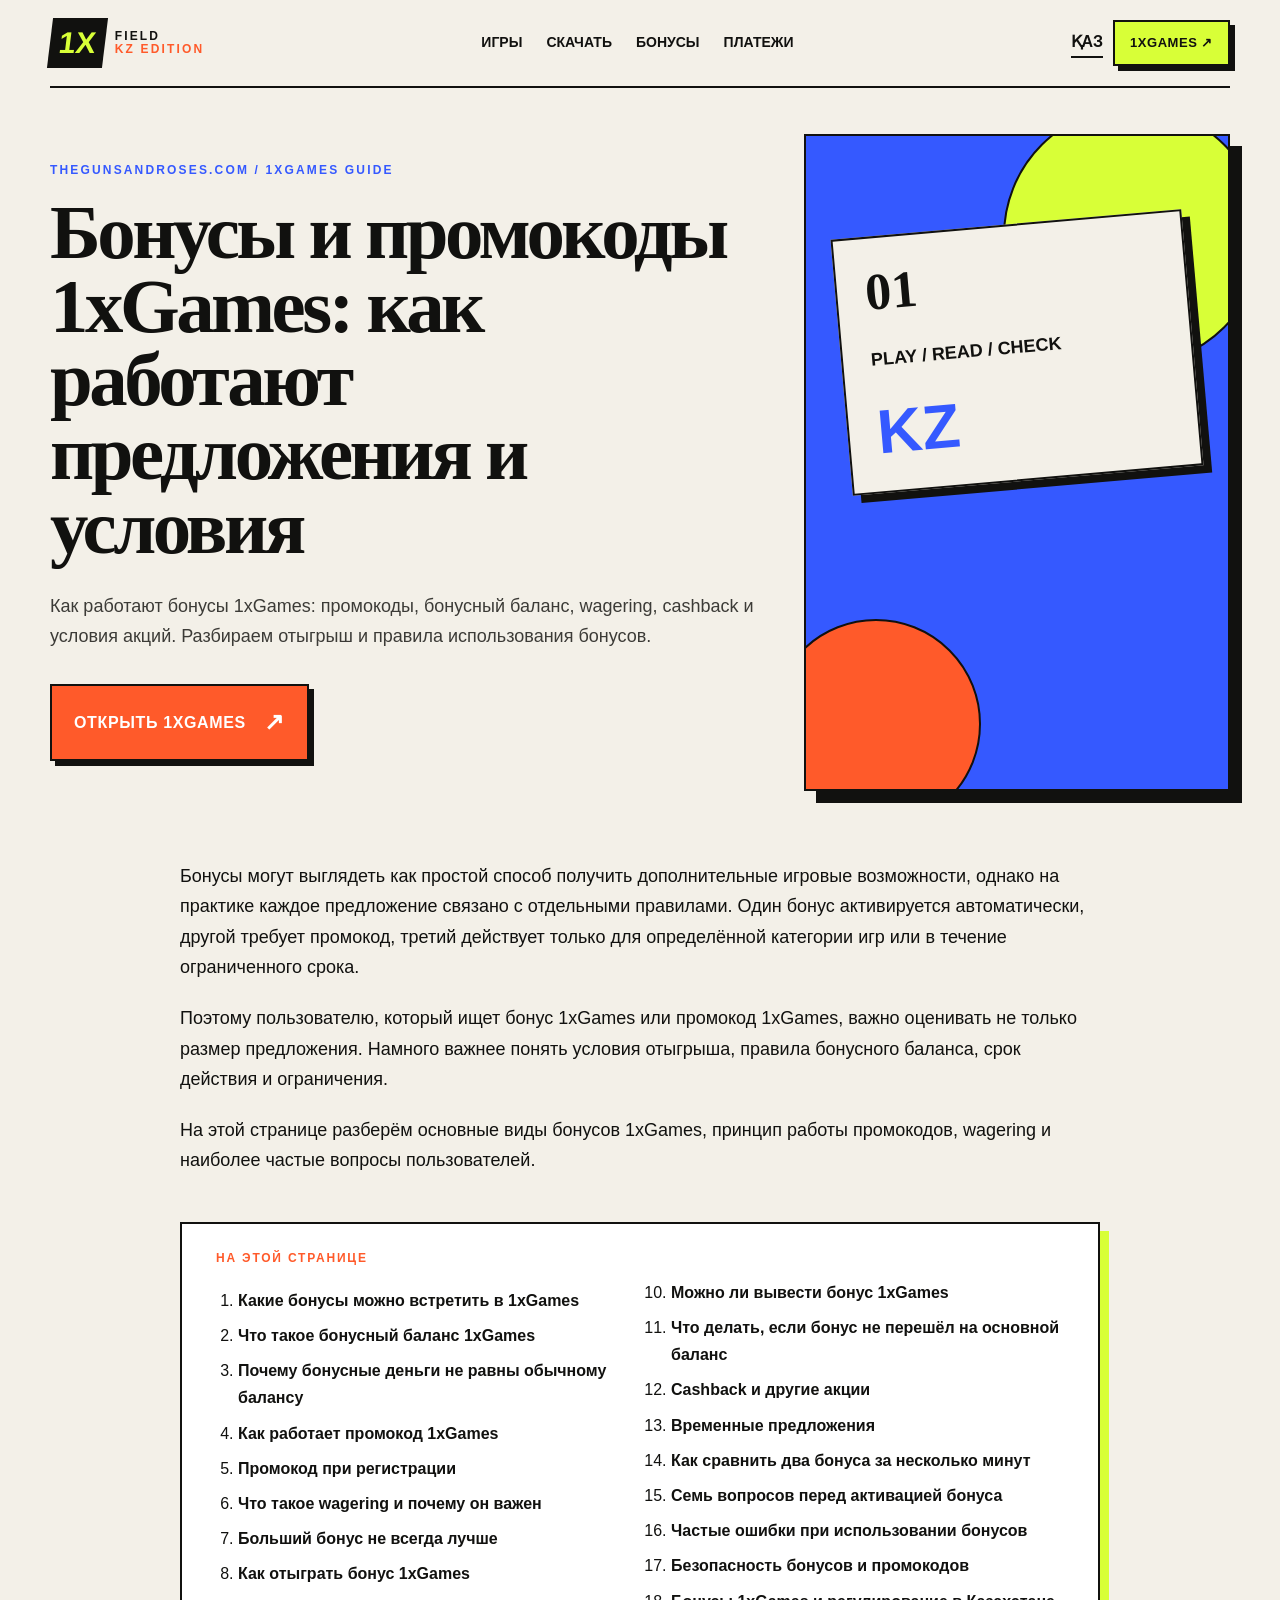
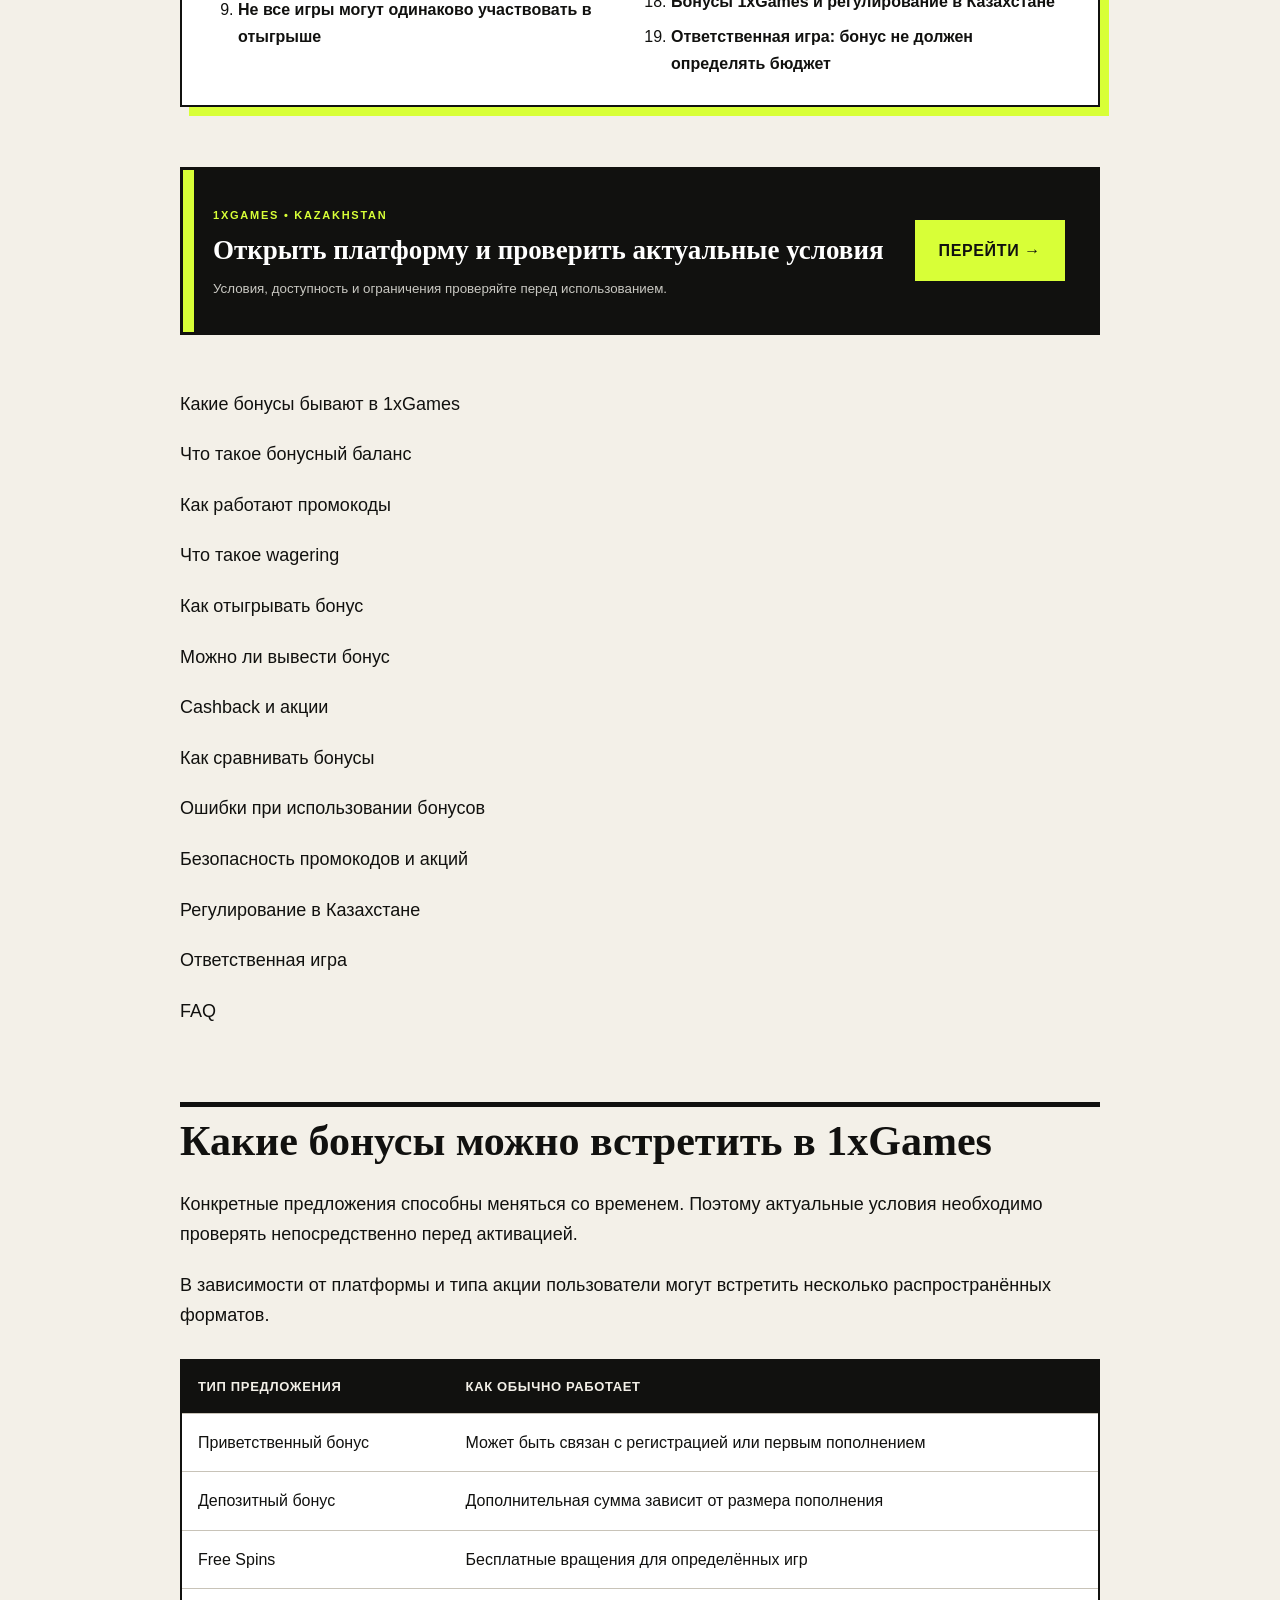
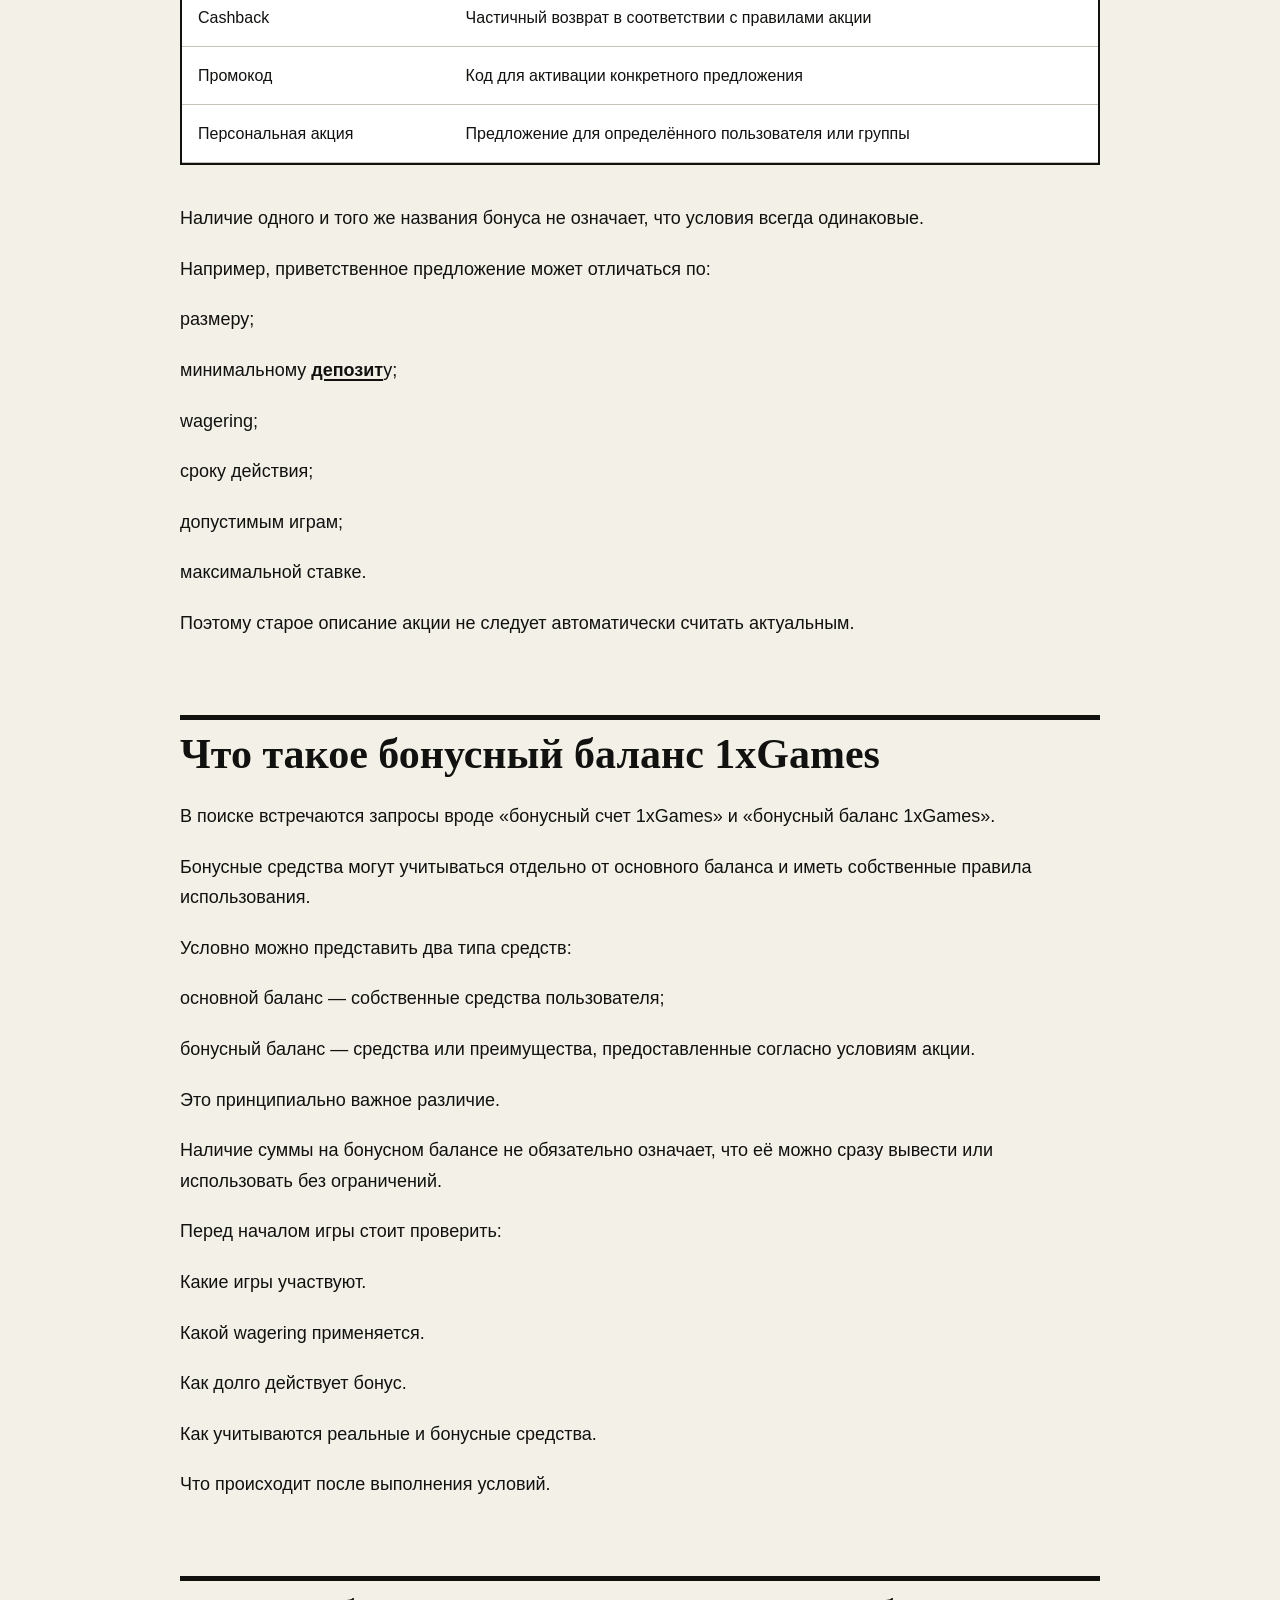
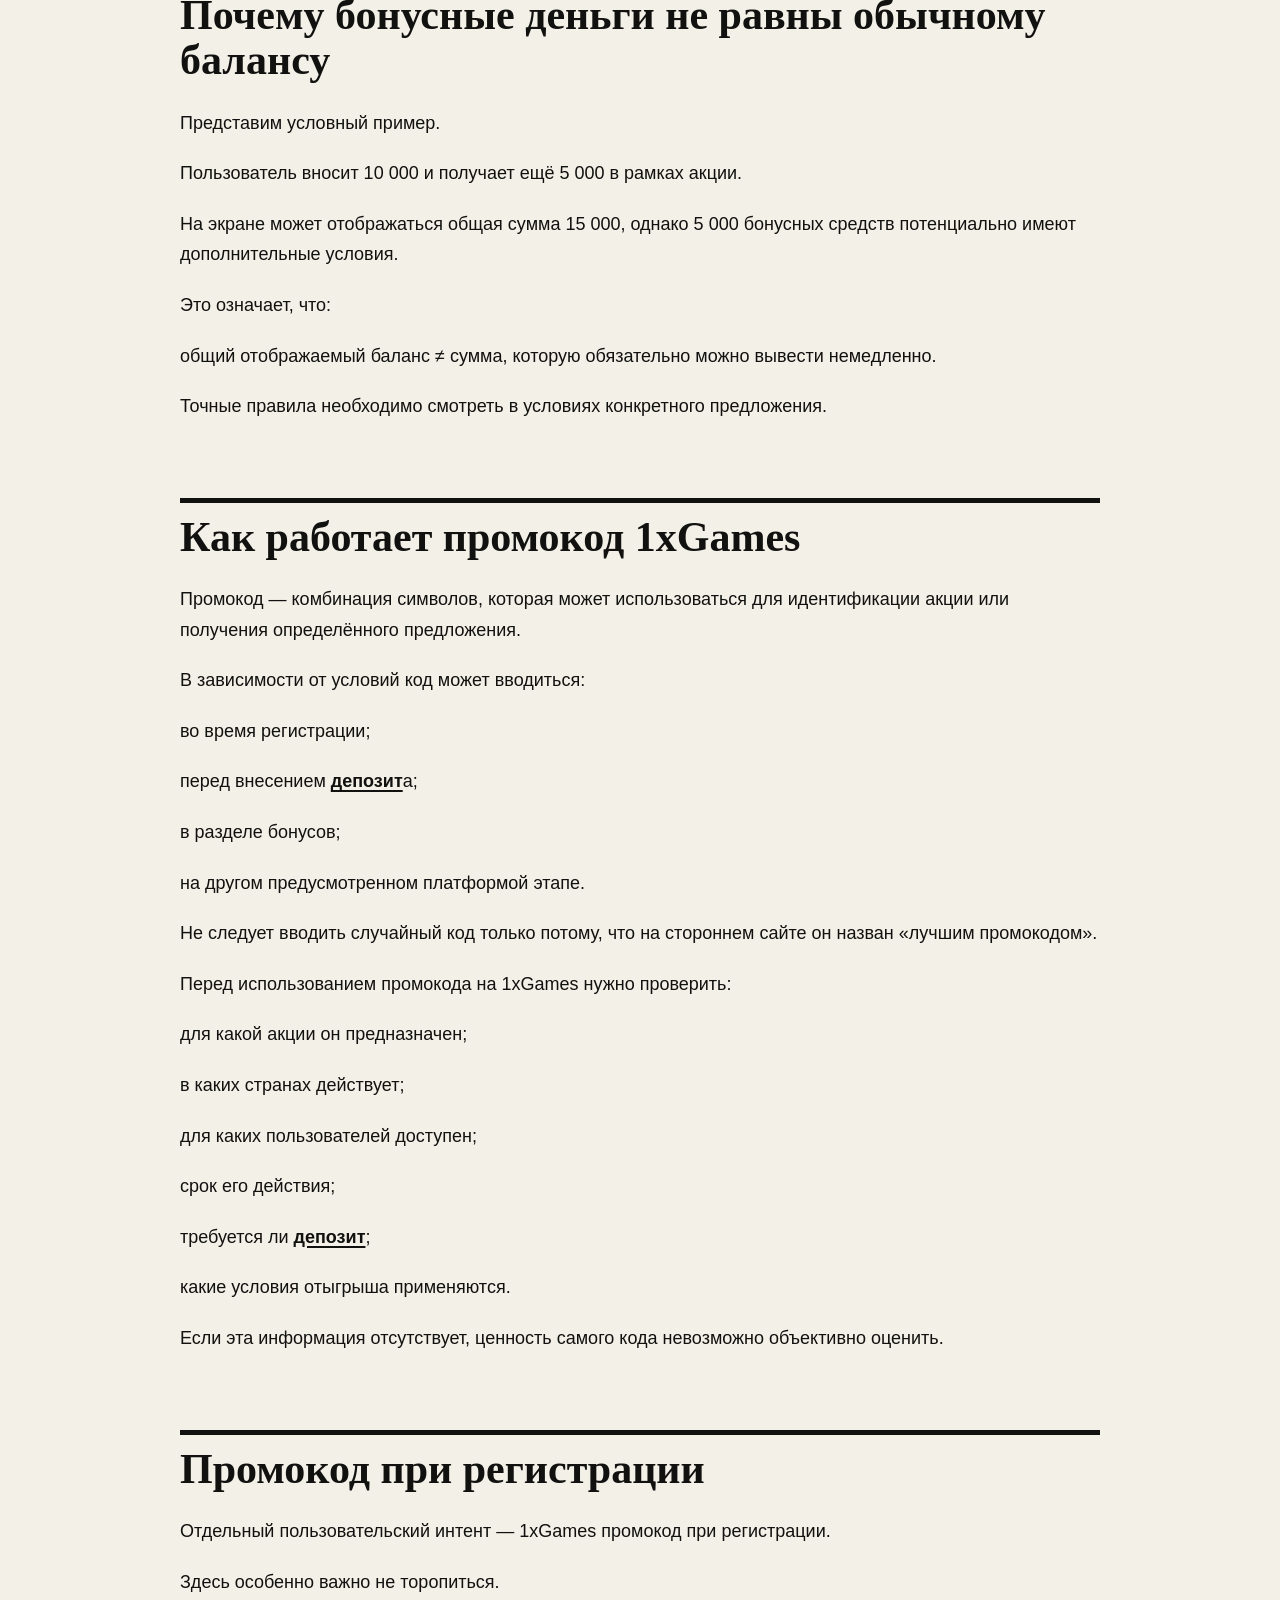
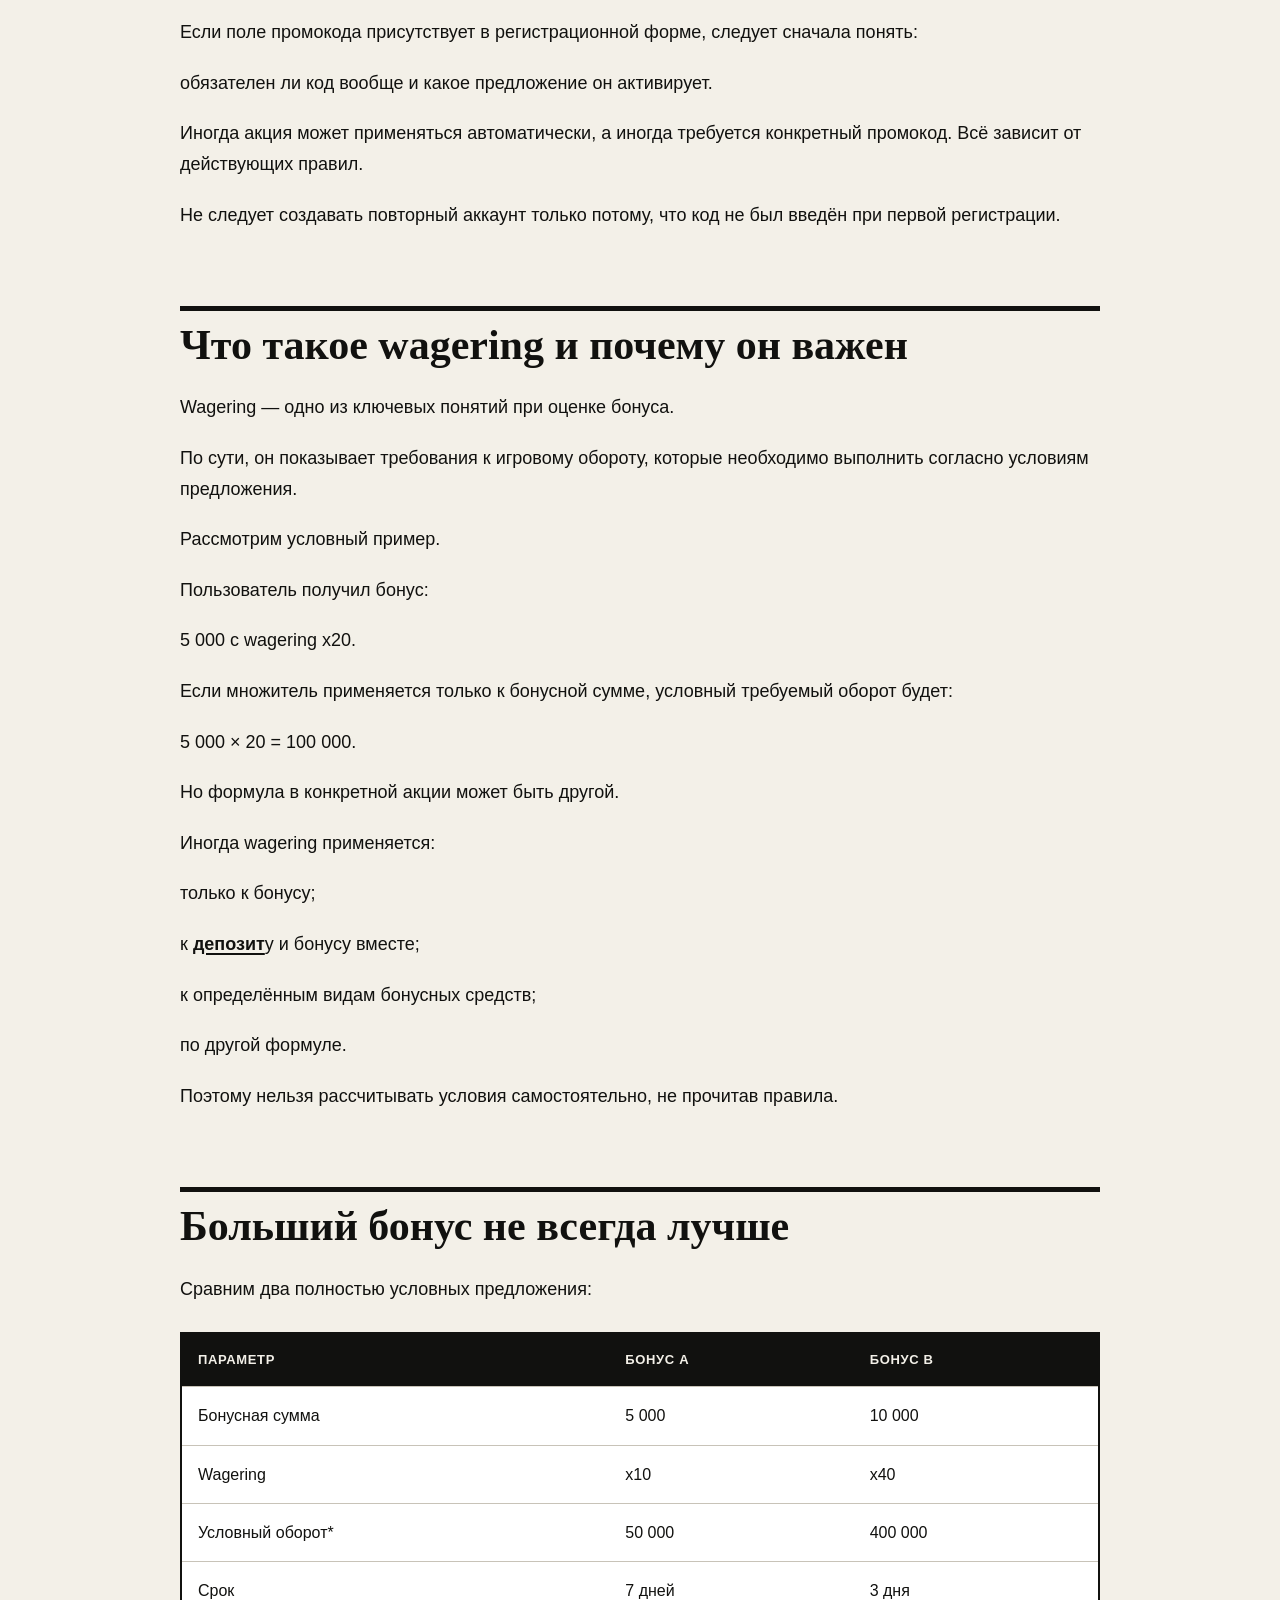
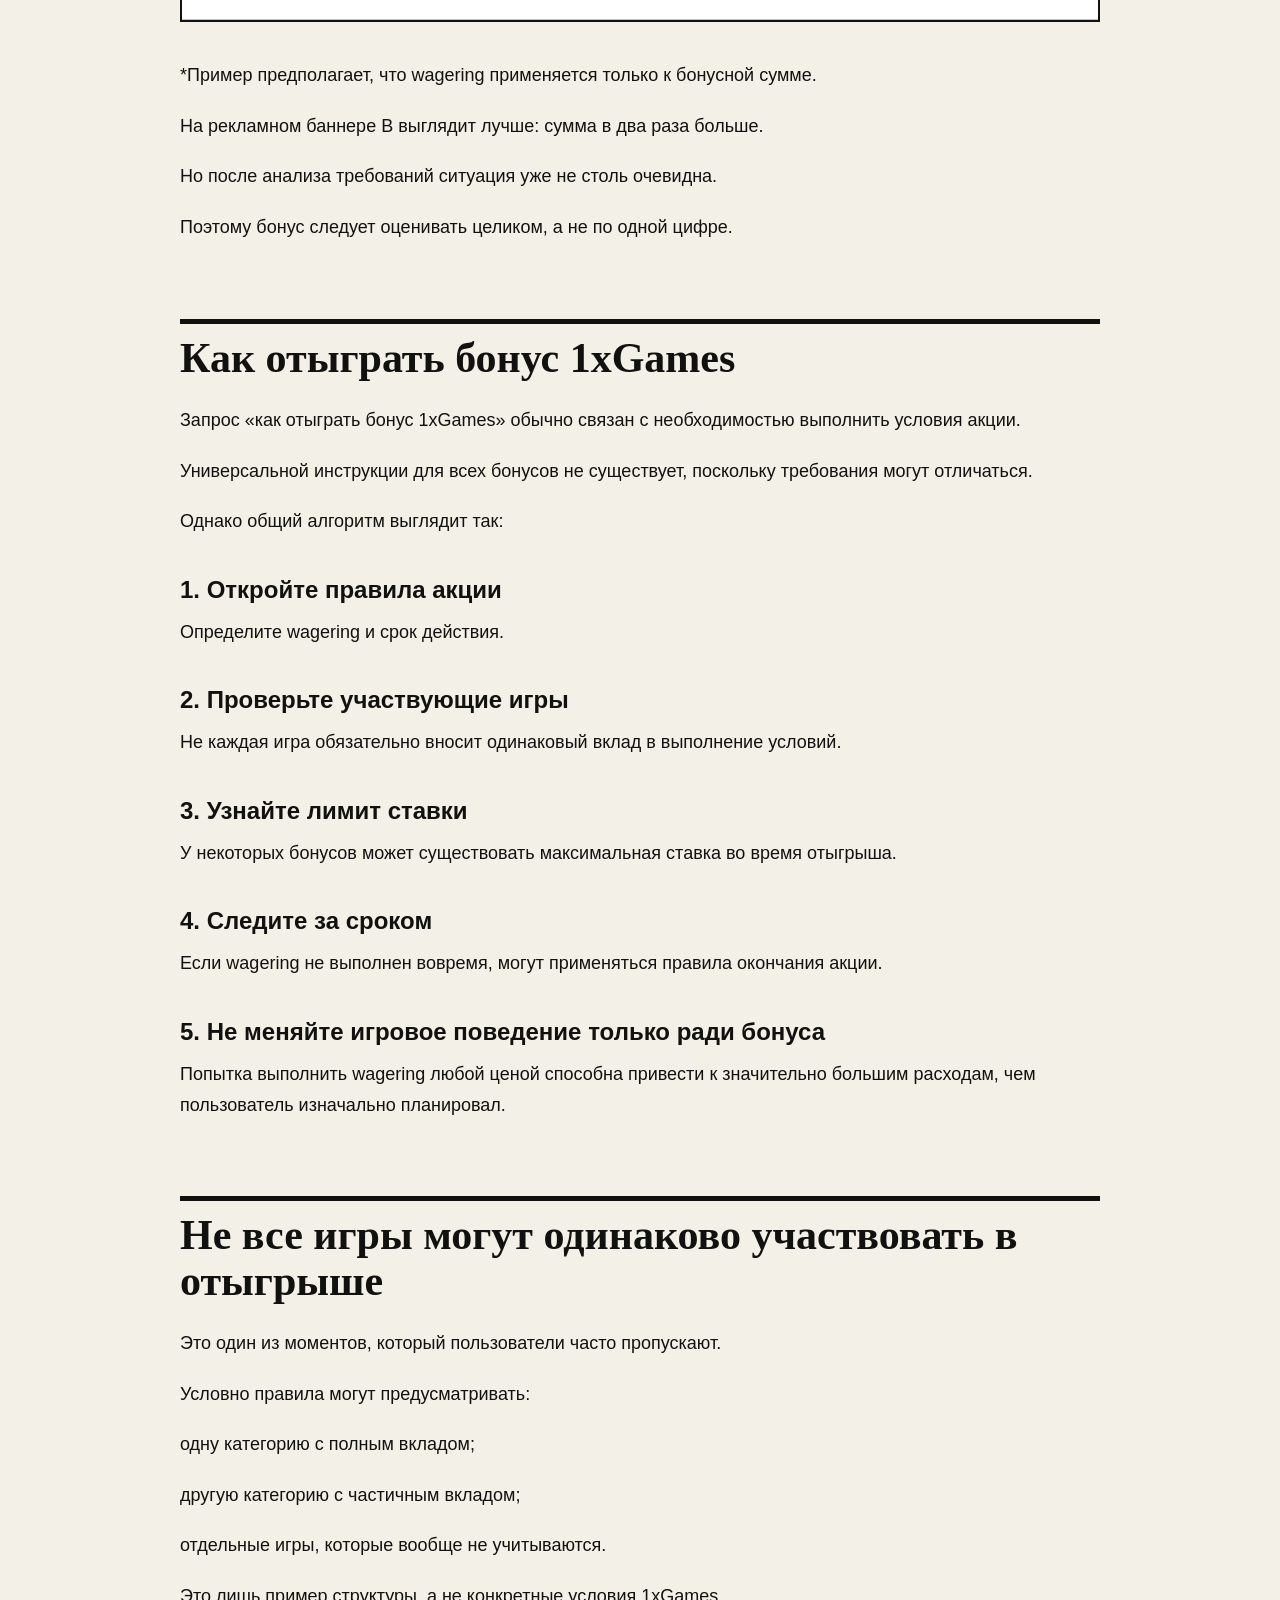
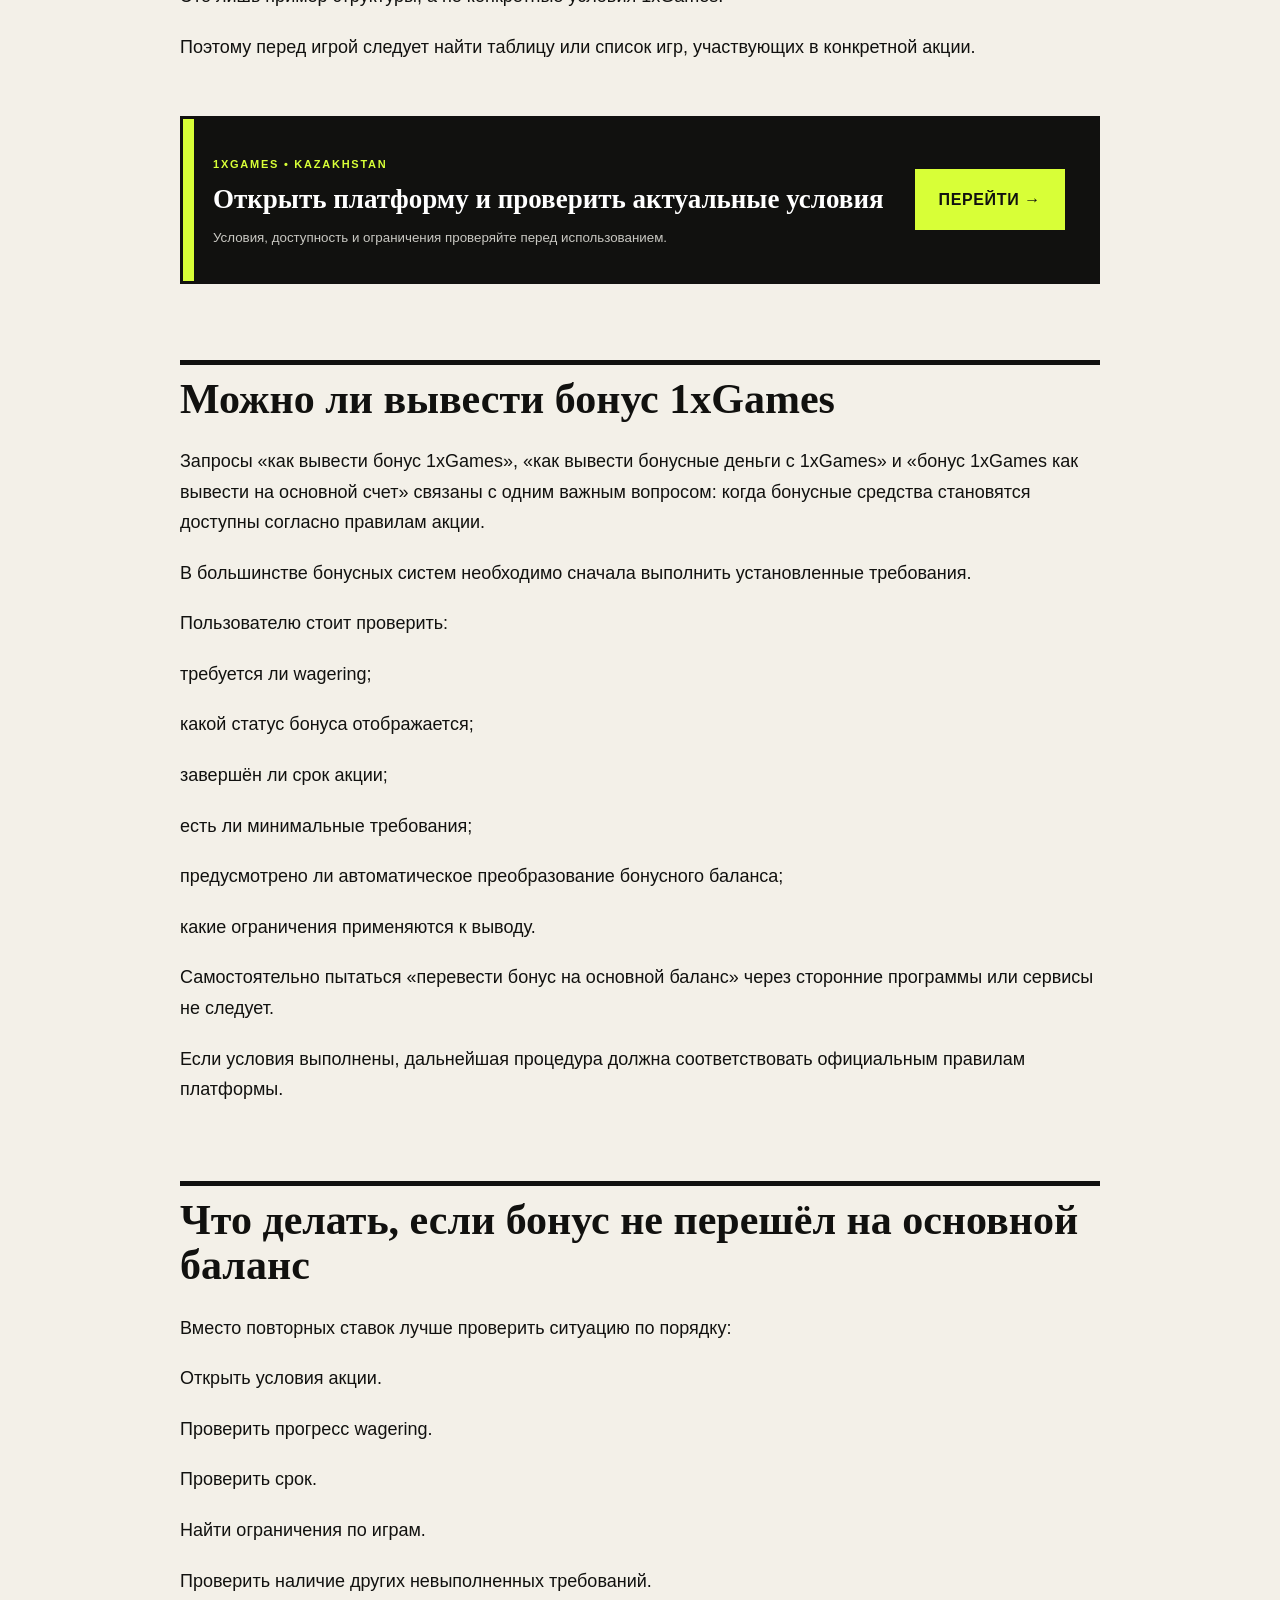
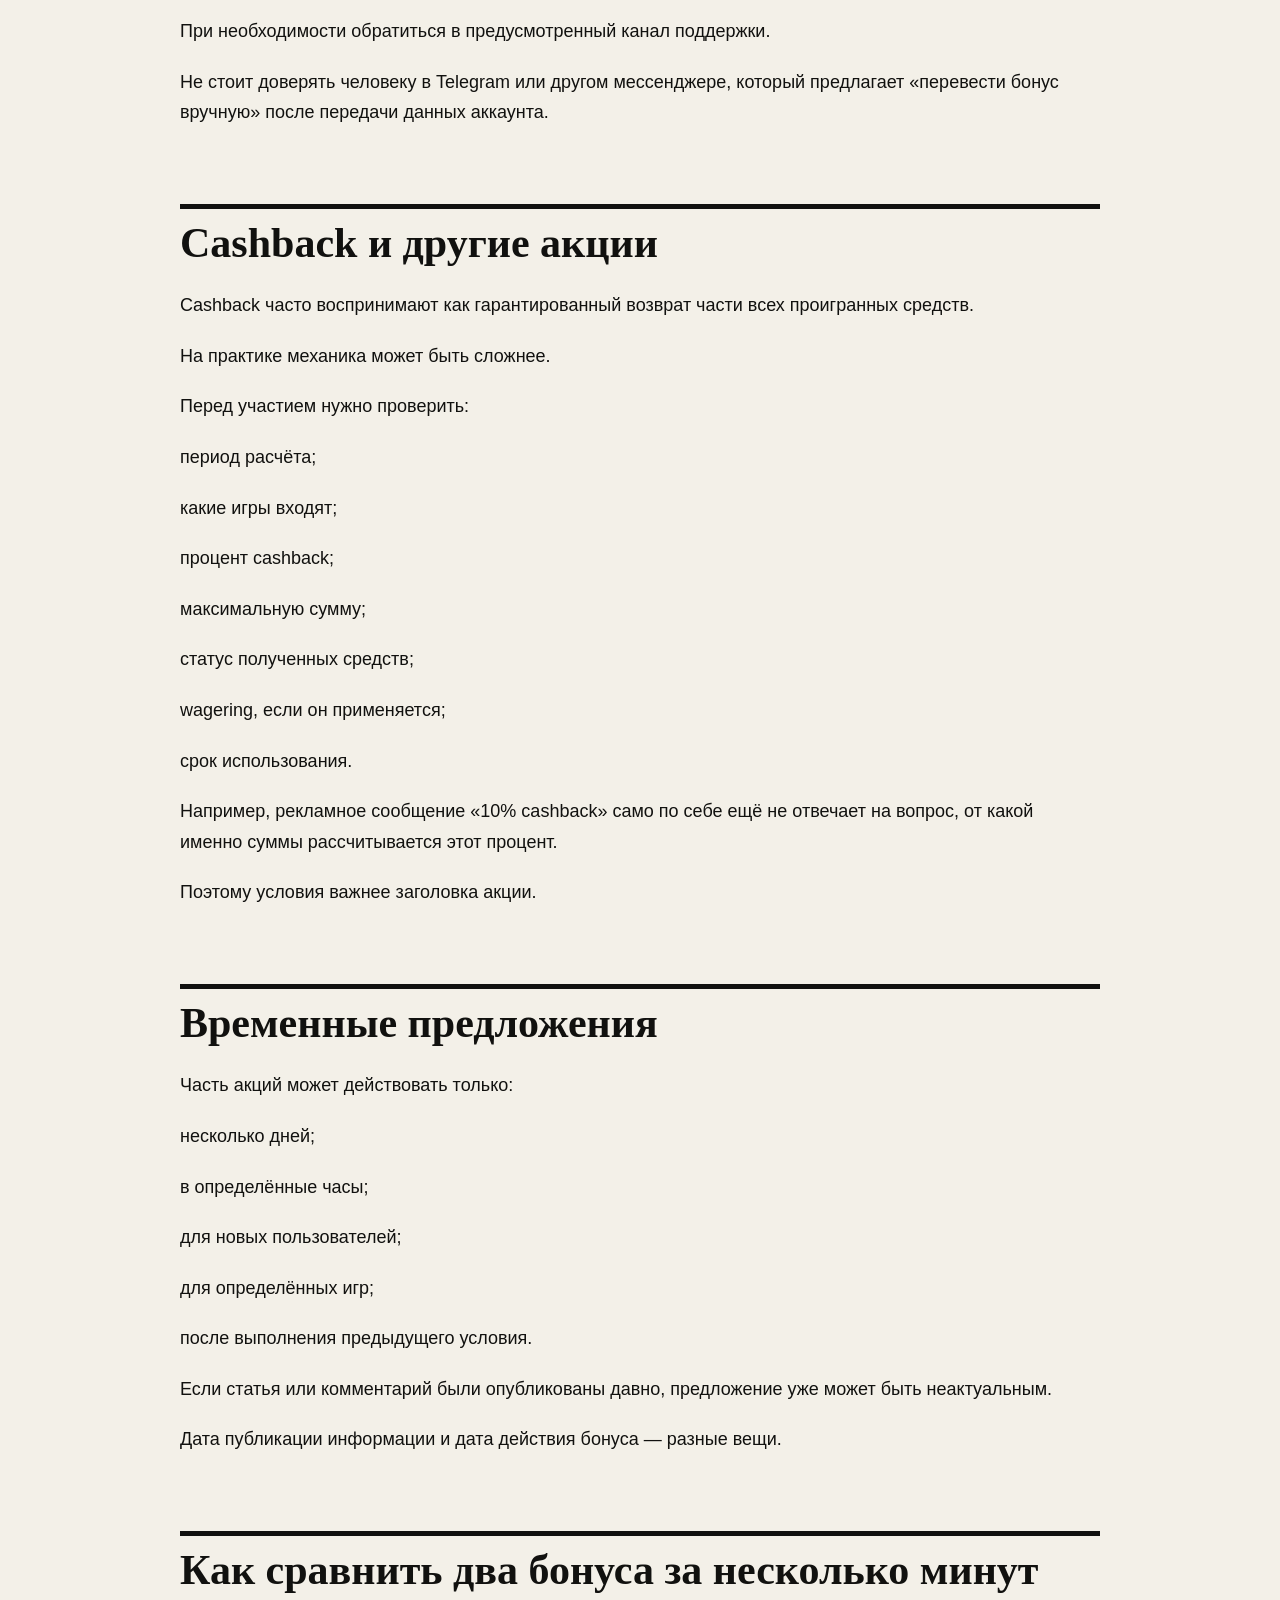
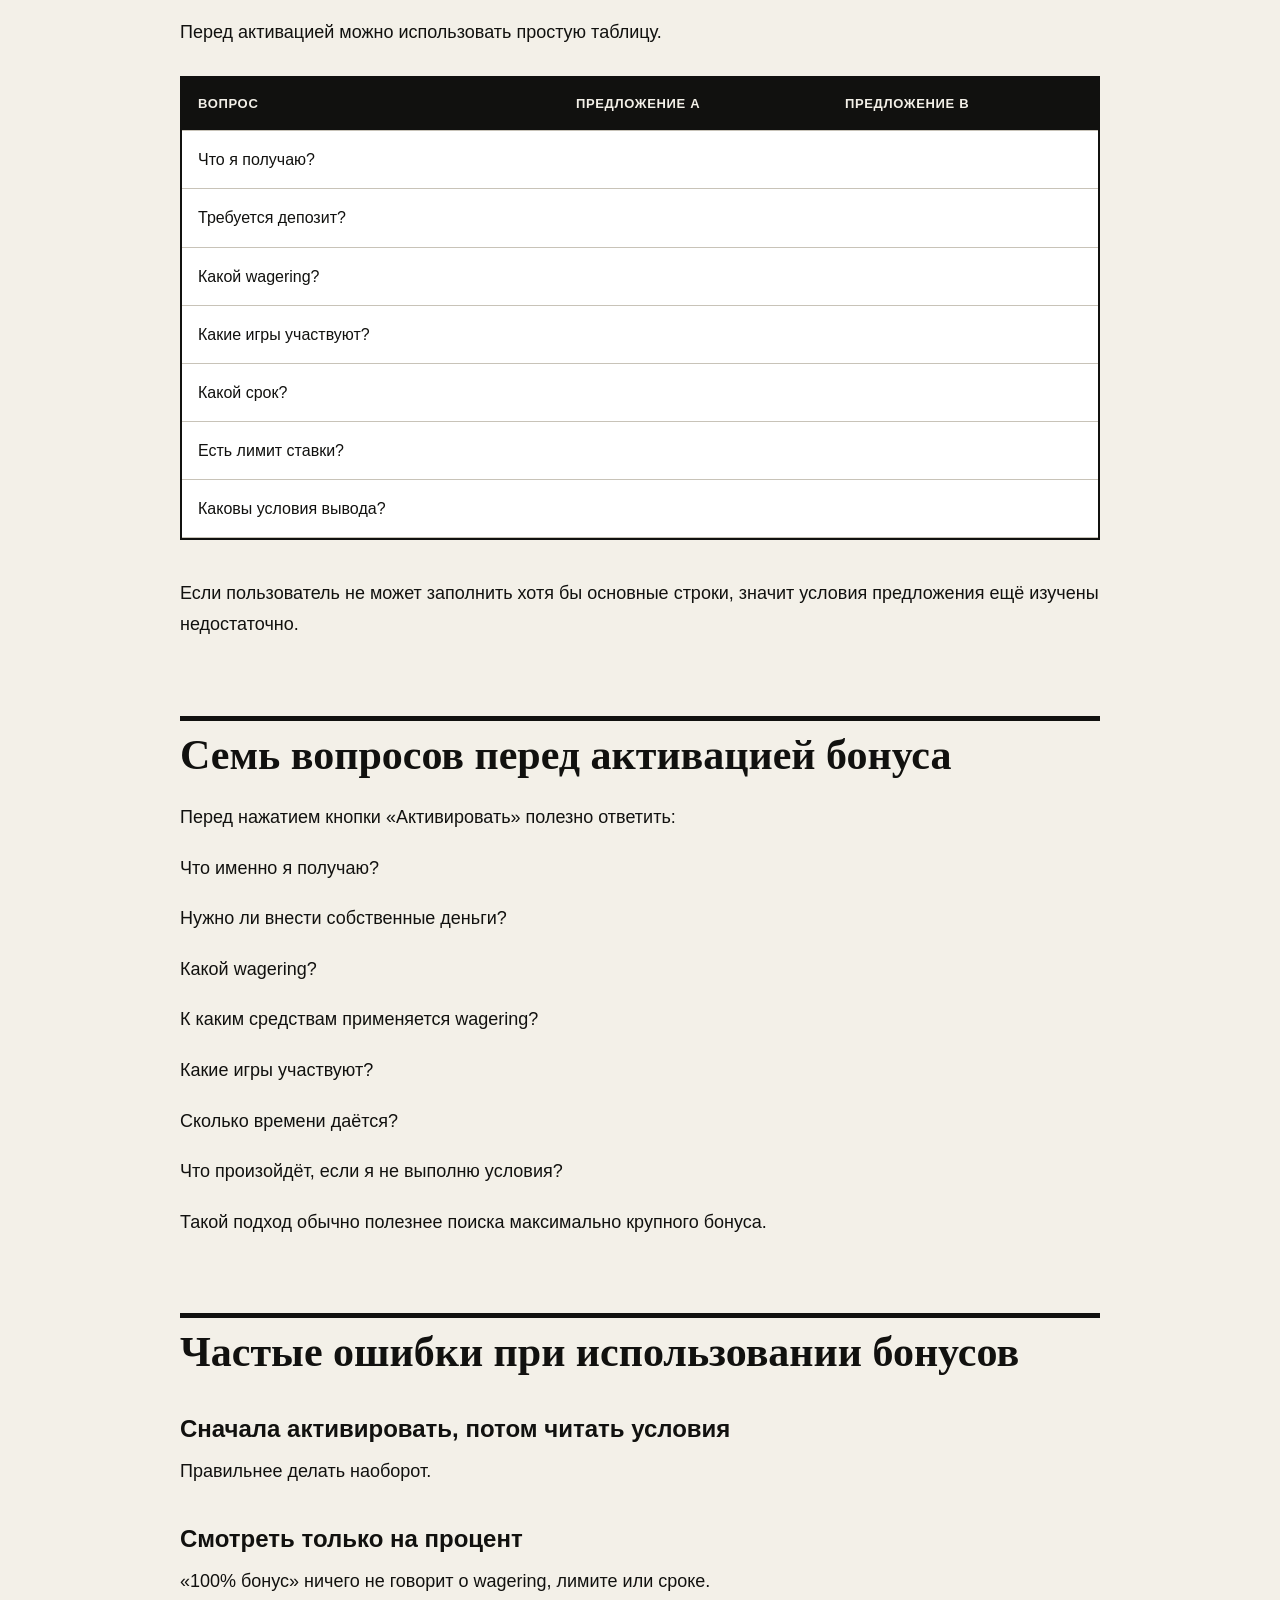
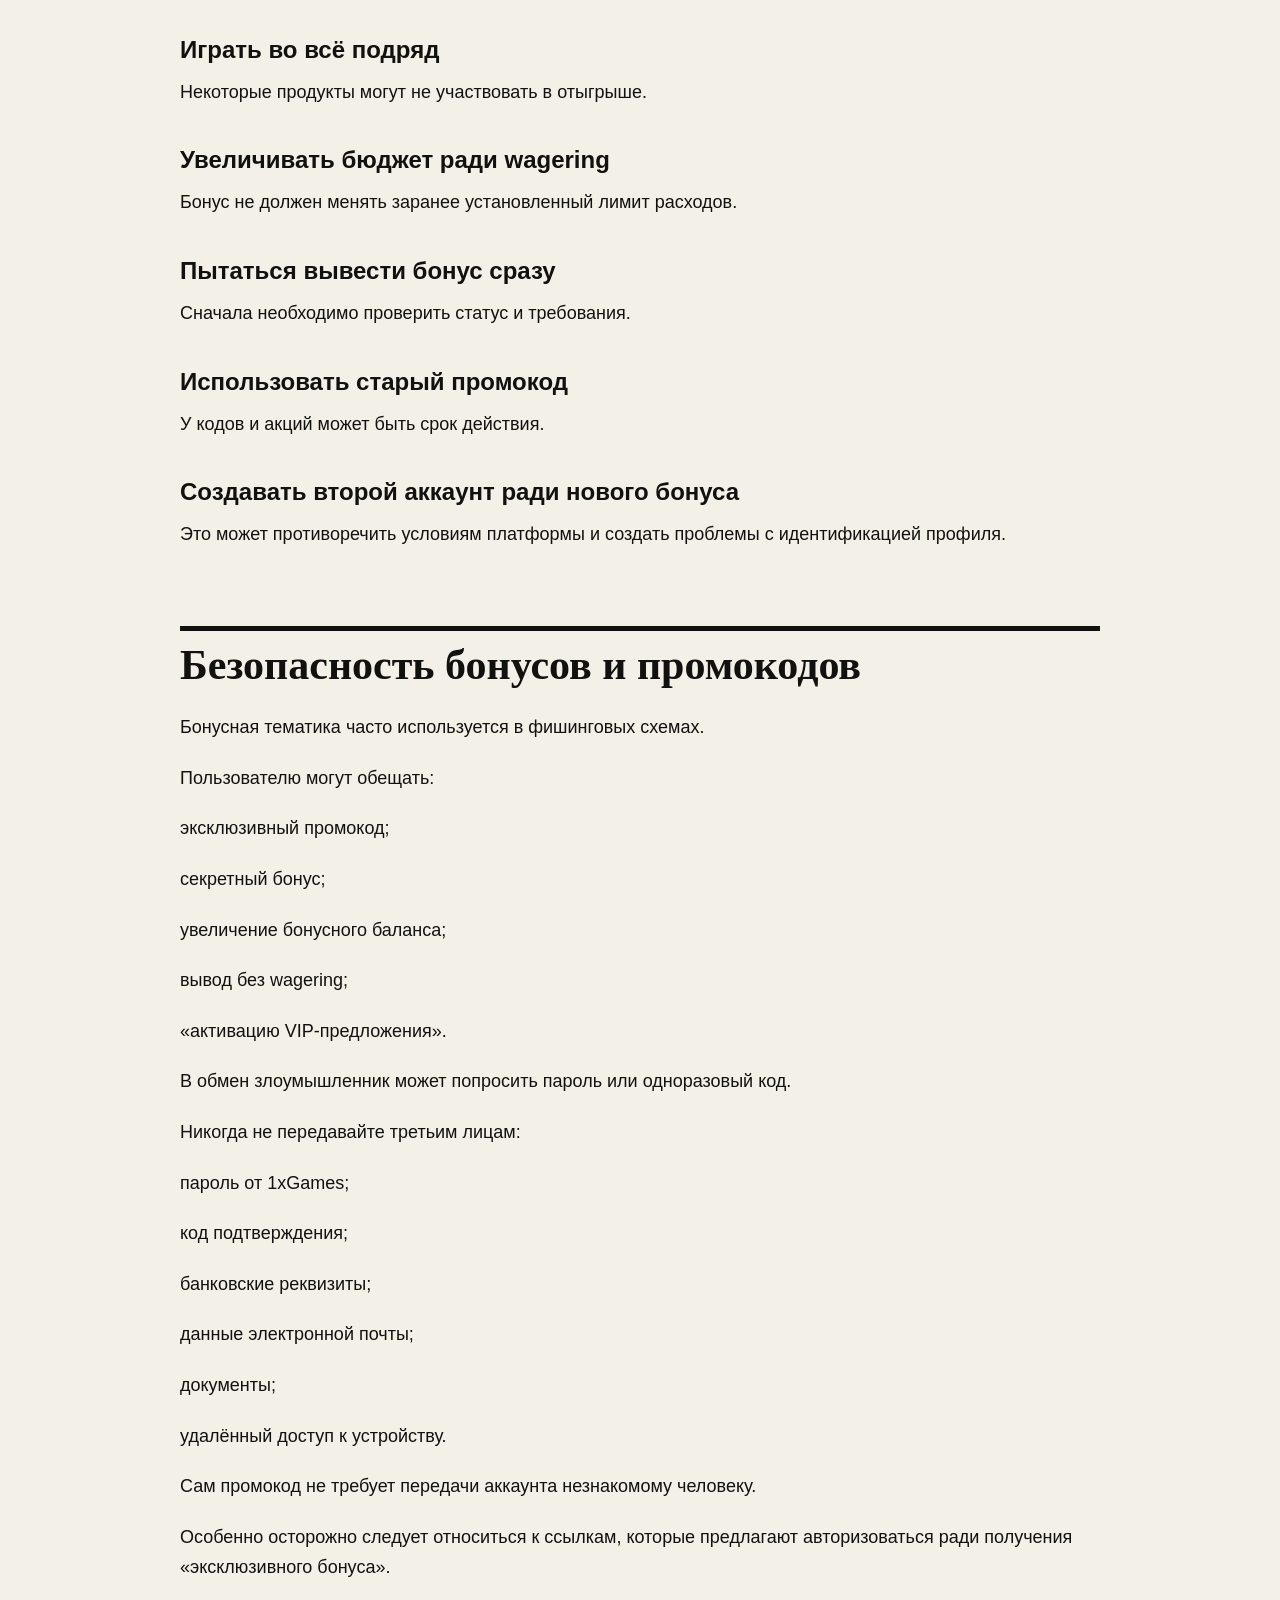
==== bonuses/index.html @ cf9b111a "first commit" ====
<!doctype html><html lang="ru"><head><meta charset="utf-8"><meta name="viewport" content="width=device-width,initial-scale=1"><title>Бонусы 1xGames — промокоды, условия и отыгрыш</title><meta name="description" content="Как работают бонусы 1xGames: промокоды, бонусный баланс, wagering, cashback и условия акций. Разбираем отыгрыш и правила использования бонусов."><link rel="canonical" href="https://thegunsandroses.com/bonuses/"><meta name="robots" content="index,follow"><meta name="google-site-verification" content="P_tBZTkmZBPvhhTVpAWwyuTfqRqusBLi5eSHK2BmX5U" /><meta property="og:title" content="Бонусы 1xGames — промокоды, условия и отыгрыш"><meta property="og:description" content="Как работают бонусы 1xGames: промокоды, бонусный баланс, wagering, cashback и условия акций. Разбираем отыгрыш и правила использования бонусов."><meta property="og:url" content="https://thegunsandroses.com/bonuses/"><meta property="og:type" content="article"><link rel="icon" href="/favicon.svg" type="image/svg+xml"><link rel="stylesheet" href="/assets/css/site.css"></head><body>
<header class="mast"><a class="brand" href="/"><span class="brand-mark">1X</span><span class="brand-copy">FIELD<br><b>KZ EDITION</b></span></a><nav class="desk-nav"><a href="/games/">Игры</a><a href="/download/">Скачать</a><a href="/bonuses/">Бонусы</a><a href="/payments/">Платежи</a></nav><div class="head-actions"><a class="lang" href="/kz/bonuses/">ҚАЗ</a><a class="head-cta" href="/go/">1XGAMES ↗</a></div></header>
<main><section class="hero"><div class="hero-copy"><div class="eyebrow">THEGUNSANDROSES.COM / 1XGAMES GUIDE</div><h1>Бонусы и промокоды 1xGames: как работают предложения и условия</h1><p>Как работают бонусы 1xGames: промокоды, бонусный баланс, wagering, cashback и условия акций. Разбираем отыгрыш и правила использования бонусов.</p><a class="hero-btn" href="/go/">ОТКРЫТЬ 1XGAMES <span>↗</span></a></div><div class="hero-art" aria-hidden="true"><div class="orb orb-a"></div><div class="orb orb-b"></div><div class="grid-card"><span>01</span><b>PLAY / READ / CHECK</b><em>KZ</em></div></div></section>
<article class="content-shell"><p>Бонусы могут выглядеть как простой способ получить дополнительные игровые возможности, однако на практике каждое предложение связано с отдельными правилами. Один бонус активируется автоматически, другой требует промокод, третий действует только для определённой категории игр или в течение ограниченного срока.</p><p>Поэтому пользователю, который ищет бонус 1xGames или промокод 1xGames, важно оценивать не только размер предложения. Намного важнее понять условия отыгрыша, правила бонусного баланса, срок действия и ограничения.</p><p>На этой странице разберём основные виды бонусов 1xGames, принцип работы промокодов, wagering и наиболее частые вопросы пользователей.</p><nav class="toc"><div class="toc-kicker">НА ЭТОЙ СТРАНИЦЕ</div><ol><li><a href="#какие-бонусы-можно-встретить-в-1xgames">Какие бонусы можно встретить в 1xGames</a></li><li><a href="#что-такое-бонусный-баланс-1xgames">Что такое бонусный баланс 1xGames</a></li><li><a href="#почему-бонусные-деньги-не-равны-обычному-балансу">Почему бонусные деньги не равны обычному балансу</a></li><li><a href="#как-работает-промокод-1xgames">Как работает промокод 1xGames</a></li><li><a href="#промокод-при-регистрации">Промокод при регистрации</a></li><li><a href="#что-такое-wagering-и-почему-он-важен">Что такое wagering и почему он важен</a></li><li><a href="#больший-бонус-не-всегда-лучше">Больший бонус не всегда лучше</a></li><li><a href="#как-отыграть-бонус-1xgames">Как отыграть бонус 1xGames</a></li><li><a href="#не-все-игры-могут-одинаково-участвовать-в-отыгрыше">Не все игры могут одинаково участвовать в отыгрыше</a></li><li><a href="#можно-ли-вывести-бонус-1xgames">Можно ли вывести бонус 1xGames</a></li><li><a href="#что-делать-если-бонус-не-перешёл-на-основной-баланс">Что делать, если бонус не перешёл на основной баланс</a></li><li><a href="#cashback-и-другие-акции">Cashback и другие акции</a></li><li><a href="#временные-предложения">Временные предложения</a></li><li><a href="#как-сравнить-два-бонуса-за-несколько-минут">Как сравнить два бонуса за несколько минут</a></li><li><a href="#семь-вопросов-перед-активацией-бонуса">Семь вопросов перед активацией бонуса</a></li><li><a href="#частые-ошибки-при-использовании-бонусов">Частые ошибки при использовании бонусов</a></li><li><a href="#безопасность-бонусов-и-промокодов">Безопасность бонусов и промокодов</a></li><li><a href="#бонусы-1xgames-и-регулирование-в-казахстане">Бонусы 1xGames и регулирование в Казахстане</a></li><li><a href="#ответственная-игра-бонус-не-должен-определять-бюджет">Ответственная игра: бонус не должен определять бюджет</a></li></ol></nav><aside class="ref-panel"><div><span class="ref-label">1XGAMES • KAZAKHSTAN</span><strong>Открыть платформу и проверить актуальные условия</strong><small>Условия, доступность и ограничения проверяйте перед использованием.</small></div><a class="action-btn" href="/go/">ПЕРЕЙТИ →</a></aside><p>Какие бонусы бывают в 1xGames</p><p>Что такое бонусный баланс</p><p>Как работают промокоды</p><p>Что такое wagering</p><p>Как отыгрывать бонус</p><p>Можно ли вывести бонус</p><p>Cashback и акции</p><p>Как сравнивать бонусы</p><p>Ошибки при использовании бонусов</p><p>Безопасность промокодов и акций</p><p>Регулирование в Казахстане</p><p>Ответственная игра</p><p>FAQ</p><h2 id="какие-бонусы-можно-встретить-в-1xgames">Какие бонусы можно встретить в 1xGames</h2><p>Конкретные предложения способны меняться со временем. Поэтому актуальные условия необходимо проверять непосредственно перед активацией.</p><p>В зависимости от платформы и типа акции пользователи могут встретить несколько распространённых форматов.</p><div class="table-wrap"><table><tr><th>Тип предложения</th><th>Как обычно работает</th></tr><tr><td>Приветственный бонус</td><td>Может быть связан с регистрацией или первым пополнением</td></tr><tr><td>Депозитный бонус</td><td>Дополнительная сумма зависит от размера пополнения</td></tr><tr><td>Free Spins</td><td>Бесплатные вращения для определённых игр</td></tr><tr><td>Cashback</td><td>Частичный возврат в соответствии с правилами акции</td></tr><tr><td>Промокод</td><td>Код для активации конкретного предложения</td></tr><tr><td>Персональная акция</td><td>Предложение для определённого пользователя или группы</td></tr></table></div><p>Наличие одного и того же названия бонуса не означает, что условия всегда одинаковые.</p><p>Например, приветственное предложение может отличаться по:</p><p>размеру;</p><p>минимальному <a class="text-link" href="/payments/">депозит</a>у;</p><p>wagering;</p><p>сроку действия;</p><p>допустимым играм;</p><p>максимальной ставке.</p><p>Поэтому старое описание акции не следует автоматически считать актуальным.</p><h2 id="что-такое-бонусный-баланс-1xgames">Что такое бонусный баланс 1xGames</h2><p>В поиске встречаются запросы вроде «бонусный счет 1xGames» и «бонусный баланс 1xGames».</p><p>Бонусные средства могут учитываться отдельно от основного баланса и иметь собственные правила использования.</p><p>Условно можно представить два типа средств:</p><p>основной баланс — собственные средства пользователя;</p><p>бонусный баланс — средства или преимущества, предоставленные согласно условиям акции.</p><p>Это принципиально важное различие.</p><p>Наличие суммы на бонусном балансе не обязательно означает, что её можно сразу вывести или использовать без ограничений.</p><p>Перед началом игры стоит проверить:</p><p>Какие игры участвуют.</p><p>Какой wagering применяется.</p><p>Как долго действует бонус.</p><p>Как учитываются реальные и бонусные средства.</p><p>Что происходит после выполнения условий.</p><h2 id="почему-бонусные-деньги-не-равны-обычному-балансу">Почему бонусные деньги не равны обычному балансу</h2><p>Представим условный пример.</p><p>Пользователь вносит 10 000 и получает ещё 5 000 в рамках акции.</p><p>На экране может отображаться общая сумма 15 000, однако 5 000 бонусных средств потенциально имеют дополнительные условия.</p><p>Это означает, что:</p><p>общий отображаемый баланс ≠ сумма, которую обязательно можно вывести немедленно.</p><p>Точные правила необходимо смотреть в условиях конкретного предложения.</p><h2 id="как-работает-промокод-1xgames">Как работает промокод 1xGames</h2><p>Промокод — комбинация символов, которая может использоваться для идентификации акции или получения определённого предложения.</p><p>В зависимости от условий код может вводиться:</p><p>во время регистрации;</p><p>перед внесением <a class="text-link" href="/payments/">депозит</a>а;</p><p>в разделе бонусов;</p><p>на другом предусмотренном платформой этапе.</p><p>Не следует вводить случайный код только потому, что на стороннем сайте он назван «лучшим промокодом».</p><p>Перед использованием промокода на 1xGames нужно проверить:</p><p>для какой акции он предназначен;</p><p>в каких странах действует;</p><p>для каких пользователей доступен;</p><p>срок его действия;</p><p>требуется ли <a class="text-link" href="/payments/">депозит</a>;</p><p>какие условия отыгрыша применяются.</p><p>Если эта информация отсутствует, ценность самого кода невозможно объективно оценить.</p><h2 id="промокод-при-регистрации">Промокод при регистрации</h2><p>Отдельный пользовательский интент — 1xGames промокод при регистрации.</p><p>Здесь особенно важно не торопиться.</p><p>Если поле промокода присутствует в регистрационной форме, следует сначала понять:</p><p>обязателен ли код вообще и какое предложение он активирует.</p><p>Иногда акция может применяться автоматически, а иногда требуется конкретный промокод. Всё зависит от действующих правил.</p><p>Не следует создавать повторный аккаунт только потому, что код не был введён при первой регистрации.</p><h2 id="что-такое-wagering-и-почему-он-важен">Что такое wagering и почему он важен</h2><p>Wagering — одно из ключевых понятий при оценке бонуса.</p><p>По сути, он показывает требования к игровому обороту, которые необходимо выполнить согласно условиям предложения.</p><p>Рассмотрим условный пример.</p><p>Пользователь получил бонус:</p><p>5 000 с wagering x20.</p><p>Если множитель применяется только к бонусной сумме, условный требуемый оборот будет:</p><p>5 000 × 20 = 100 000.</p><p>Но формула в конкретной акции может быть другой.</p><p>Иногда wagering применяется:</p><p>только к бонусу;</p><p>к <a class="text-link" href="/payments/">депозит</a>у и бонусу вместе;</p><p>к определённым видам бонусных средств;</p><p>по другой формуле.</p><p>Поэтому нельзя рассчитывать условия самостоятельно, не прочитав правила.</p><h2 id="больший-бонус-не-всегда-лучше">Больший бонус не всегда лучше</h2><p>Сравним два полностью условных предложения:</p><div class="table-wrap"><table><tr><th>Параметр</th><th>Бонус A</th><th>Бонус B</th></tr><tr><td>Бонусная сумма</td><td>5 000</td><td>10 000</td></tr><tr><td>Wagering</td><td>x10</td><td>x40</td></tr><tr><td>Условный оборот*</td><td>50 000</td><td>400 000</td></tr><tr><td>Срок</td><td>7 дней</td><td>3 дня</td></tr></table></div><p>*Пример предполагает, что wagering применяется только к бонусной сумме.</p><p>На рекламном баннере B выглядит лучше: сумма в два раза больше.</p><p>Но после анализа требований ситуация уже не столь очевидна.</p><p>Поэтому бонус следует оценивать целиком, а не по одной цифре.</p><h2 id="как-отыграть-бонус-1xgames">Как отыграть бонус 1xGames</h2><p>Запрос «как отыграть бонус 1xGames» обычно связан с необходимостью выполнить условия акции.</p><p>Универсальной инструкции для всех бонусов не существует, поскольку требования могут отличаться.</p><p>Однако общий алгоритм выглядит так:</p><h3>1. Откройте правила акции</h3><p>Определите wagering и срок действия.</p><h3>2. Проверьте участвующие игры</h3><p>Не каждая игра обязательно вносит одинаковый вклад в выполнение условий.</p><h3>3. Узнайте лимит ставки</h3><p>У некоторых бонусов может существовать максимальная ставка во время отыгрыша.</p><h3>4. Следите за сроком</h3><p>Если wagering не выполнен вовремя, могут применяться правила окончания акции.</p><h3>5. Не меняйте игровое поведение только ради бонуса</h3><p>Попытка выполнить wagering любой ценой способна привести к значительно большим расходам, чем пользователь изначально планировал.</p><h2 id="не-все-игры-могут-одинаково-участвовать-в-отыгрыше">Не все игры могут одинаково участвовать в отыгрыше</h2><p>Это один из моментов, который пользователи часто пропускают.</p><p>Условно правила могут предусматривать:</p><p>одну категорию с полным вкладом;</p><p>другую категорию с частичным вкладом;</p><p>отдельные игры, которые вообще не учитываются.</p><p>Это лишь пример структуры, а не конкретные условия 1xGames.</p><p>Поэтому перед игрой следует найти таблицу или список игр, участвующих в конкретной акции.</p><aside class="ref-panel"><div><span class="ref-label">1XGAMES • KAZAKHSTAN</span><strong>Открыть платформу и проверить актуальные условия</strong><small>Условия, доступность и ограничения проверяйте перед использованием.</small></div><a class="action-btn" href="/go/">ПЕРЕЙТИ →</a></aside><h2 id="можно-ли-вывести-бонус-1xgames">Можно ли вывести бонус 1xGames</h2><p>Запросы «как вывести бонус 1xGames», «как вывести бонусные деньги с 1xGames» и «бонус 1xGames как вывести на основной счет» связаны с одним важным вопросом: когда бонусные средства становятся доступны согласно правилам акции.</p><p>В большинстве бонусных систем необходимо сначала выполнить установленные требования.</p><p>Пользователю стоит проверить:</p><p>требуется ли wagering;</p><p>какой статус бонуса отображается;</p><p>завершён ли срок акции;</p><p>есть ли минимальные требования;</p><p>предусмотрено ли автоматическое преобразование бонусного баланса;</p><p>какие ограничения применяются к выводу.</p><p>Самостоятельно пытаться «перевести бонус на основной баланс» через сторонние программы или сервисы не следует.</p><p>Если условия выполнены, дальнейшая процедура должна соответствовать официальным правилам платформы.</p><h2 id="что-делать-если-бонус-не-перешёл-на-основной-баланс">Что делать, если бонус не перешёл на основной баланс</h2><p>Вместо повторных ставок лучше проверить ситуацию по порядку:</p><p>Открыть условия акции.</p><p>Проверить прогресс wagering.</p><p>Проверить срок.</p><p>Найти ограничения по играм.</p><p>Проверить наличие других невыполненных требований.</p><p>При необходимости обратиться в предусмотренный канал поддержки.</p><p>Не стоит доверять человеку в Telegram или другом мессенджере, который предлагает «перевести бонус вручную» после передачи данных аккаунта.</p><h2 id="cashback-и-другие-акции">Cashback и другие акции</h2><p>Cashback часто воспринимают как гарантированный возврат части всех проигранных средств.</p><p>На практике механика может быть сложнее.</p><p>Перед участием нужно проверить:</p><p>период расчёта;</p><p>какие игры входят;</p><p>процент cashback;</p><p>максимальную сумму;</p><p>статус полученных средств;</p><p>wagering, если он применяется;</p><p>срок использования.</p><p>Например, рекламное сообщение «10% cashback» само по себе ещё не отвечает на вопрос, от какой именно суммы рассчитывается этот процент.</p><p>Поэтому условия важнее заголовка акции.</p><h2 id="временные-предложения">Временные предложения</h2><p>Часть акций может действовать только:</p><p>несколько дней;</p><p>в определённые часы;</p><p>для новых пользователей;</p><p>для определённых игр;</p><p>после выполнения предыдущего условия.</p><p>Если статья или комментарий были опубликованы давно, предложение уже может быть неактуальным.</p><p>Дата публикации информации и дата действия бонуса — разные вещи.</p><h2 id="как-сравнить-два-бонуса-за-несколько-минут">Как сравнить два бонуса за несколько минут</h2><p>Перед активацией можно использовать простую таблицу.</p><div class="table-wrap"><table><tr><th>Вопрос</th><th>Предложение A</th><th>Предложение B</th></tr><tr><td>Что я получаю?</td><td></td><td></td></tr><tr><td>Требуется депозит?</td><td></td><td></td></tr><tr><td>Какой wagering?</td><td></td><td></td></tr><tr><td>Какие игры участвуют?</td><td></td><td></td></tr><tr><td>Какой срок?</td><td></td><td></td></tr><tr><td>Есть лимит ставки?</td><td></td><td></td></tr><tr><td>Каковы условия вывода?</td><td></td><td></td></tr></table></div><p>Если пользователь не может заполнить хотя бы основные строки, значит условия предложения ещё изучены недостаточно.</p><h2 id="семь-вопросов-перед-активацией-бонуса">Семь вопросов перед активацией бонуса</h2><p>Перед нажатием кнопки «Активировать» полезно ответить:</p><p>Что именно я получаю?</p><p>Нужно ли внести собственные деньги?</p><p>Какой wagering?</p><p>К каким средствам применяется wagering?</p><p>Какие игры участвуют?</p><p>Сколько времени даётся?</p><p>Что произойдёт, если я не выполню условия?</p><p>Такой подход обычно полезнее поиска максимально крупного бонуса.</p><h2 id="частые-ошибки-при-использовании-бонусов">Частые ошибки при использовании бонусов</h2><h3>Сначала активировать, потом читать условия</h3><p>Правильнее делать наоборот.</p><h3>Смотреть только на процент</h3><p>«100% бонус» ничего не говорит о wagering, лимите или сроке.</p><h3>Играть во всё подряд</h3><p>Некоторые продукты могут не участвовать в отыгрыше.</p><h3>Увеличивать бюджет ради wagering</h3><p>Бонус не должен менять заранее установленный лимит расходов.</p><h3>Пытаться вывести бонус сразу</h3><p>Сначала необходимо проверить статус и требования.</p><h3>Использовать старый промокод</h3><p>У кодов и акций может быть срок действия.</p><h3>Создавать второй аккаунт ради нового бонуса</h3><p>Это может противоречить условиям платформы и создать проблемы с идентификацией профиля.</p><h2 id="безопасность-бонусов-и-промокодов">Безопасность бонусов и промокодов</h2><p>Бонусная тематика часто используется в фишинговых схемах.</p><p>Пользователю могут обещать:</p><p>эксклюзивный промокод;</p><p>секретный бонус;</p><p>увеличение бонусного баланса;</p><p>вывод без wagering;</p><p>«активацию VIP-предложения».</p><p>В обмен злоумышленник может попросить пароль или одноразовый код.</p><p>Никогда не передавайте третьим лицам:</p><p>пароль от 1xGames;</p><p>код подтверждения;</p><p>банковские реквизиты;</p><p>данные электронной почты;</p><p>документы;</p><p>удалённый доступ к устройству.</p><p>Сам промокод не требует передачи аккаунта незнакомому человеку.</p><p>Особенно осторожно следует относиться к ссылкам, которые предлагают авторизоваться ради получения «эксклюзивного бонуса».</p><h2 id="бонусы-1xgames-и-регулирование-в-казахстане">Бонусы 1xGames и регулирование в Казахстане</h2><p>Маркетинговое предложение не определяет правовой статус азартной игры.</p><p>В Республике Казахстан сфера азартных игр регулируется законодательством, и к операторам, отдельным продуктам и пользователям могут применяться специальные требования и ограничения.</p><p>Наличие бонуса, промокода или акции с упоминанием Казахстана само по себе не означает, что конкретному пользователю разрешено участвовать.</p><p>Перед использованием необходимо проверить:</p><p>актуальное законодательство Казахстана;</p><p>возрастные требования;</p><p>правовой статус оператора;</p><p>условия платформы;</p><p>ограничения конкретной акции.</p><p>Не следует использовать бонус или технические способы доступа для обхода правовых ограничений.</p><h2 id="ответственная-игра-бонус-не-должен-определять-бюджет">Ответственная игра: бонус не должен определять бюджет</h2><p>Одна из наиболее полезных проверок перед активацией акции звучит так:</p><p>«Сделал бы я этот <a class="text-link" href="/payments/">депозит</a>, если бы бонуса не существовало?»</p><p>Если ответ «нет», предложение уже влияет на решение потратить деньги.</p><p>Бонус не должен быть причиной:</p><p>увеличивать бюджет;</p><p>вносить средства сверх первоначального плана;</p><p>продолжать игру после установленного времени;</p><p>пытаться выполнить wagering любой ценой;</p><p>использовать кредит или заёмные средства;</p><p>отыгрывать предыдущие потери.</p><p>Правильная последовательность:</p><p>сначала бюджет → затем оценка бонуса.</p><p>Не наоборот.</p><p>Если акция требует большего финансового риска, чем пользователь готов был принять изначально, от неё можно отказаться.</p><p>Отказ от бонуса — нормальное решение.</p><div class="faq-grid"><details><summary>Что такое бонус 1xGames?</summary><div class="faq-answer"><p>Это предложение, которое может предоставлять дополнительные средства, free spins, cashback или другое преимущество при выполнении установленных условий.</p></div></details><details><summary>Что такое бонусный баланс 1xGames?</summary><div class="faq-answer"><p>Бонусные средства могут учитываться отдельно от основного баланса и иметь собственные правила использования и отыгрыша.</p></div></details><details><summary>Как использовать бонус 1xGames?</summary><div class="faq-answer"><p>Сначала необходимо изучить условия акции, проверить wagering, участвующие игры, срок и ограничения. После этого бонус используется согласно установленным правилам.</p></div></details><details><summary>Как отыграть бонус 1xGames?</summary><div class="faq-answer"><p>Необходимо выполнить требования к игровому обороту, предусмотренные конкретной акцией. Формула wagering и вклад разных игр могут отличаться.</p></div></details><details><summary>Можно ли вывести бонус 1xGames?</summary><div class="faq-answer"><p>Это зависит от правил предложения. Бонусные средства могут требовать выполнения wagering или других условий до того, как их статус изменится согласно правилам платформы.</p></div></details><details><summary>Как перевести бонус 1xGames на основной счёт?</summary><div class="faq-answer"><p>Следует проверить, предусмотрен ли такой процесс условиями акции и выполнены ли все требования. Не используйте сторонние программы или услуги для «перевода бонуса».</p></div></details><details><summary>Что значит wagering x20?</summary><div class="faq-answer"><p>В упрощённом виде это множитель игрового оборота. Но необходимо отдельно проверить, применяется x20 только к бонусу, к <a class="text-link" href="/payments/">депозит</a>у и бонусу или к другой сумме.</p></div></details><details><summary>Что такое промокод 1xGames?</summary><div class="faq-answer"><p>Промокод — комбинация символов, которая может активировать определённую акцию. Сам код не объясняет условия предложения, поэтому их нужно читать отдельно.</p></div></details><details><summary>Где вводить промокод 1xGames?</summary><div class="faq-answer"><p>Это зависит от актуального интерфейса и условий акции. Код может использоваться при регистрации, в бонусном разделе или на другом предусмотренном этапе.</p></div></details><details><summary>Что делать, если промокод 1xGames не работает?</summary><div class="faq-answer"><p>Проверьте срок действия, регион, требования к пользователю и правильность ввода. Старый или предназначенный для другой акции код может быть недействителен.</p></div></details><details><summary>Что такое cashback 1xGames?</summary><div class="faq-answer"><p>Cashback — механика частичного возврата согласно правилам конкретной акции. Процент, период расчёта, лимиты и статус полученных средств необходимо проверять в условиях.</p></div></details><details><summary>Стоит ли выбирать самый большой бонус?</summary><div class="faq-answer"><p>Не обязательно. Размер бонуса нужно сравнивать с wagering, сроком, ограничениями игр, лимитами ставок и условиями вывода.</p></div></details></div><aside class="ref-panel"><div><span class="ref-label">1XGAMES • KAZAKHSTAN</span><strong>Открыть платформу и проверить актуальные условия</strong><small>Условия, доступность и ограничения проверяйте перед использованием.</small></div><a class="action-btn" href="/go/">ПЕРЕЙТИ →</a></aside></article></main>
<footer><div class="foot-brand">1X FIELD <span>/ KZ</span></div><div class="foot-links"><a href="/responsible-gaming/">Ответственная игра</a><a href="/privacy-policy/">Privacy</a><a href="/terms/">Terms</a></div><p>18+ • Информационный сайт. Азартные игры связаны с финансовым риском.</p></footer><script src="/assets/js/site.js" defer></script></body></html>
---- assets/css/site.css ----
:root{--ink:#11110f;--paper:#f3f0e8;--acid:#d8ff37;--orange:#ff5a2a;--blue:#3559ff;--muted:#6d6b63;--line:#c8c3b8;--max:1180px}*{box-sizing:border-box}html{scroll-behavior:smooth}body{margin:0;background:var(--paper);color:var(--ink);font-family:"Trebuchet MS",Arial,sans-serif;line-height:1.7}a{color:inherit}.mast{height:88px;max-width:var(--max);margin:auto;display:flex;align-items:center;justify-content:space-between;border-bottom:2px solid var(--ink);gap:24px}.brand{display:flex;align-items:center;text-decoration:none;gap:10px}.brand-mark{background:var(--ink);color:var(--acid);font:900 30px/1 Arial;padding:10px 9px;transform:skew(-7deg)}.brand-copy{font:700 12px/1.05 Arial;letter-spacing:.18em}.brand-copy b{color:var(--orange)}.desk-nav{display:flex;gap:24px}.desk-nav a{text-decoration:none;font-weight:800;font-size:14px;text-transform:uppercase}.desk-nav a:hover,.text-link:hover{color:var(--blue)}.head-actions{display:flex;gap:10px;align-items:center}.lang{font-weight:900;text-decoration:none;border-bottom:2px solid}.head-cta,.hero-btn,.action-btn{display:inline-flex;align-items:center;justify-content:center;text-decoration:none;font-weight:900;text-transform:uppercase;letter-spacing:.04em;border:2px solid var(--ink);box-shadow:5px 5px 0 var(--ink);transition:.18s}.head-cta{background:var(--acid);padding:10px 15px;font-size:13px}.head-cta:hover,.hero-btn:hover,.action-btn:hover{transform:translate(3px,3px);box-shadow:2px 2px 0 var(--ink)}main{overflow:hidden}.hero{max-width:var(--max);margin:46px auto 26px;display:grid;grid-template-columns:1.25fr .75fr;gap:44px;align-items:stretch}.hero-copy{padding:30px 0}.eyebrow{font:900 12px/1 Arial;letter-spacing:.18em;color:var(--blue);margin-bottom:20px}.hero h1,.policy h1{font-family:Georgia,"Times New Roman",serif;font-size:clamp(42px,6vw,78px);line-height:.96;letter-spacing:-.045em;margin:0 0 26px;max-width:900px}.hero-copy>p{font-size:18px;max-width:720px;color:#3c3b37}.hero-btn{margin-top:14px;background:var(--orange);color:#fff;padding:16px 22px}.hero-btn span{font-size:24px;margin-left:18px}.hero-art{position:relative;min-height:430px;border:2px solid var(--ink);background:var(--blue);overflow:hidden;box-shadow:12px 12px 0 var(--ink)}.orb{position:absolute;border-radius:50%;border:2px solid var(--ink)}.orb-a{width:260px;height:260px;background:var(--acid);right:-35px;top:-30px}.orb-b{width:210px;height:210px;background:var(--orange);left:-35px;bottom:-40px}.grid-card{position:absolute;inset:88px 35px auto 35px;background:var(--paper);border:2px solid var(--ink);padding:28px;transform:rotate(-5deg);box-shadow:8px 8px 0 var(--ink);display:grid;gap:26px}.grid-card span{font:900 52px/1 Georgia}.grid-card b{font-size:18px}.grid-card em{font:900 62px/1 Arial;color:var(--blue);font-style:normal}.content-shell{max-width:920px;margin:70px auto 100px}.content-shell>p{font-size:18px;margin:0 0 20px}.content-shell h2{font-family:Georgia,serif;font-size:42px;line-height:1.08;margin:76px 0 24px;padding-top:12px;border-top:5px solid var(--ink)}.content-shell h3{font-size:24px;line-height:1.25;margin:38px 0 12px}.text-link{font-weight:800;text-decoration-thickness:2px;text-underline-offset:3px}.toc{margin:46px 0 60px;background:#fff;border:2px solid var(--ink);padding:28px 34px;box-shadow:9px 9px 0 var(--acid)}.toc-kicker{font:900 12px/1 Arial;letter-spacing:.15em;color:var(--orange);margin-bottom:15px}.toc ol{columns:2;column-gap:40px;margin:0;padding-left:22px}.toc li{break-inside:avoid;margin:8px 0}.toc a{text-decoration:none;font-weight:700}.toc a:hover{text-decoration:underline}.table-wrap{overflow-x:auto;margin:28px 0 38px;border:2px solid var(--ink);background:#fff}.table-wrap table{border-collapse:collapse;width:100%;min-width:620px}.table-wrap th,.table-wrap td{padding:15px 16px;border-bottom:1px solid var(--line);text-align:left;vertical-align:top}.table-wrap th{background:var(--ink);color:var(--paper);font-size:13px;text-transform:uppercase;letter-spacing:.05em}.ref-panel{margin:54px 0;background:var(--ink);color:#fff;border:3px solid var(--ink);padding:30px;display:grid;grid-template-columns:1fr auto;gap:28px;align-items:center;position:relative}.ref-panel:before{content:"";position:absolute;left:0;top:0;width:11px;height:100%;background:var(--acid)}.ref-panel strong{display:block;font:700 27px/1.15 Georgia;margin:8px 0}.ref-panel small{color:#c9c8c2}.ref-label{color:var(--acid);font:900 11px/1 Arial;letter-spacing:.16em}.action-btn{background:var(--acid);color:var(--ink);padding:17px 24px;min-width:150px}.faq-grid{display:grid;gap:14px;margin:30px 0 60px}.faq-grid details{background:#fff;border:2px solid var(--ink);box-shadow:5px 5px 0 #d9d4c8}.faq-grid summary{cursor:pointer;list-style:none;padding:20px 56px 20px 22px;font-weight:900;font-size:18px;position:relative}.faq-grid summary::-webkit-details-marker{display:none}.faq-grid summary:after{content:"+";position:absolute;right:20px;top:12px;font:900 34px/1 Arial;color:var(--orange)}.faq-grid details[open] summary:after{content:"−"}.faq-answer{padding:0 22px 20px;color:#3f3d38}.policy{max-width:920px;margin:90px auto 160px}.policy p{font-size:20px}footer{border-top:2px solid var(--ink);max-width:var(--max);margin:auto;padding:35px 0 55px;display:grid;grid-template-columns:1fr 2fr;gap:20px}.foot-brand{font:900 28px/1 Arial}.foot-brand span{color:var(--orange)}.foot-links{display:flex;gap:22px;flex-wrap:wrap}.foot-links a{font-weight:800}footer p{grid-column:1/-1;color:var(--muted);font-size:13px}
@media(max-width:900px){.mast{height:auto;padding:18px 20px}.desk-nav{display:none}.hero{grid-template-columns:1fr;margin:25px 20px}.hero-art{min-height:300px}.content-shell{margin:50px 20px 80px}.content-shell h2{font-size:34px}.toc ol{columns:1}.ref-panel{grid-template-columns:1fr}.action-btn{width:100%}.policy{margin:60px 20px 100px}footer{margin:0 20px;grid-template-columns:1fr}.head-cta{padding:9px 10px}.brand-copy{display:none}}
@media(max-width:520px){.hero h1{font-size:44px}.hero-art{min-height:250px}.grid-card{inset:55px 25px auto}.grid-card em{font-size:48px}.content-shell>p{font-size:17px}.content-shell h2{font-size:30px}.ref-panel strong{font-size:23px}.toc{padding:24px}.head-actions{gap:7px}.head-cta{font-size:11px}.lang{font-size:12px}}
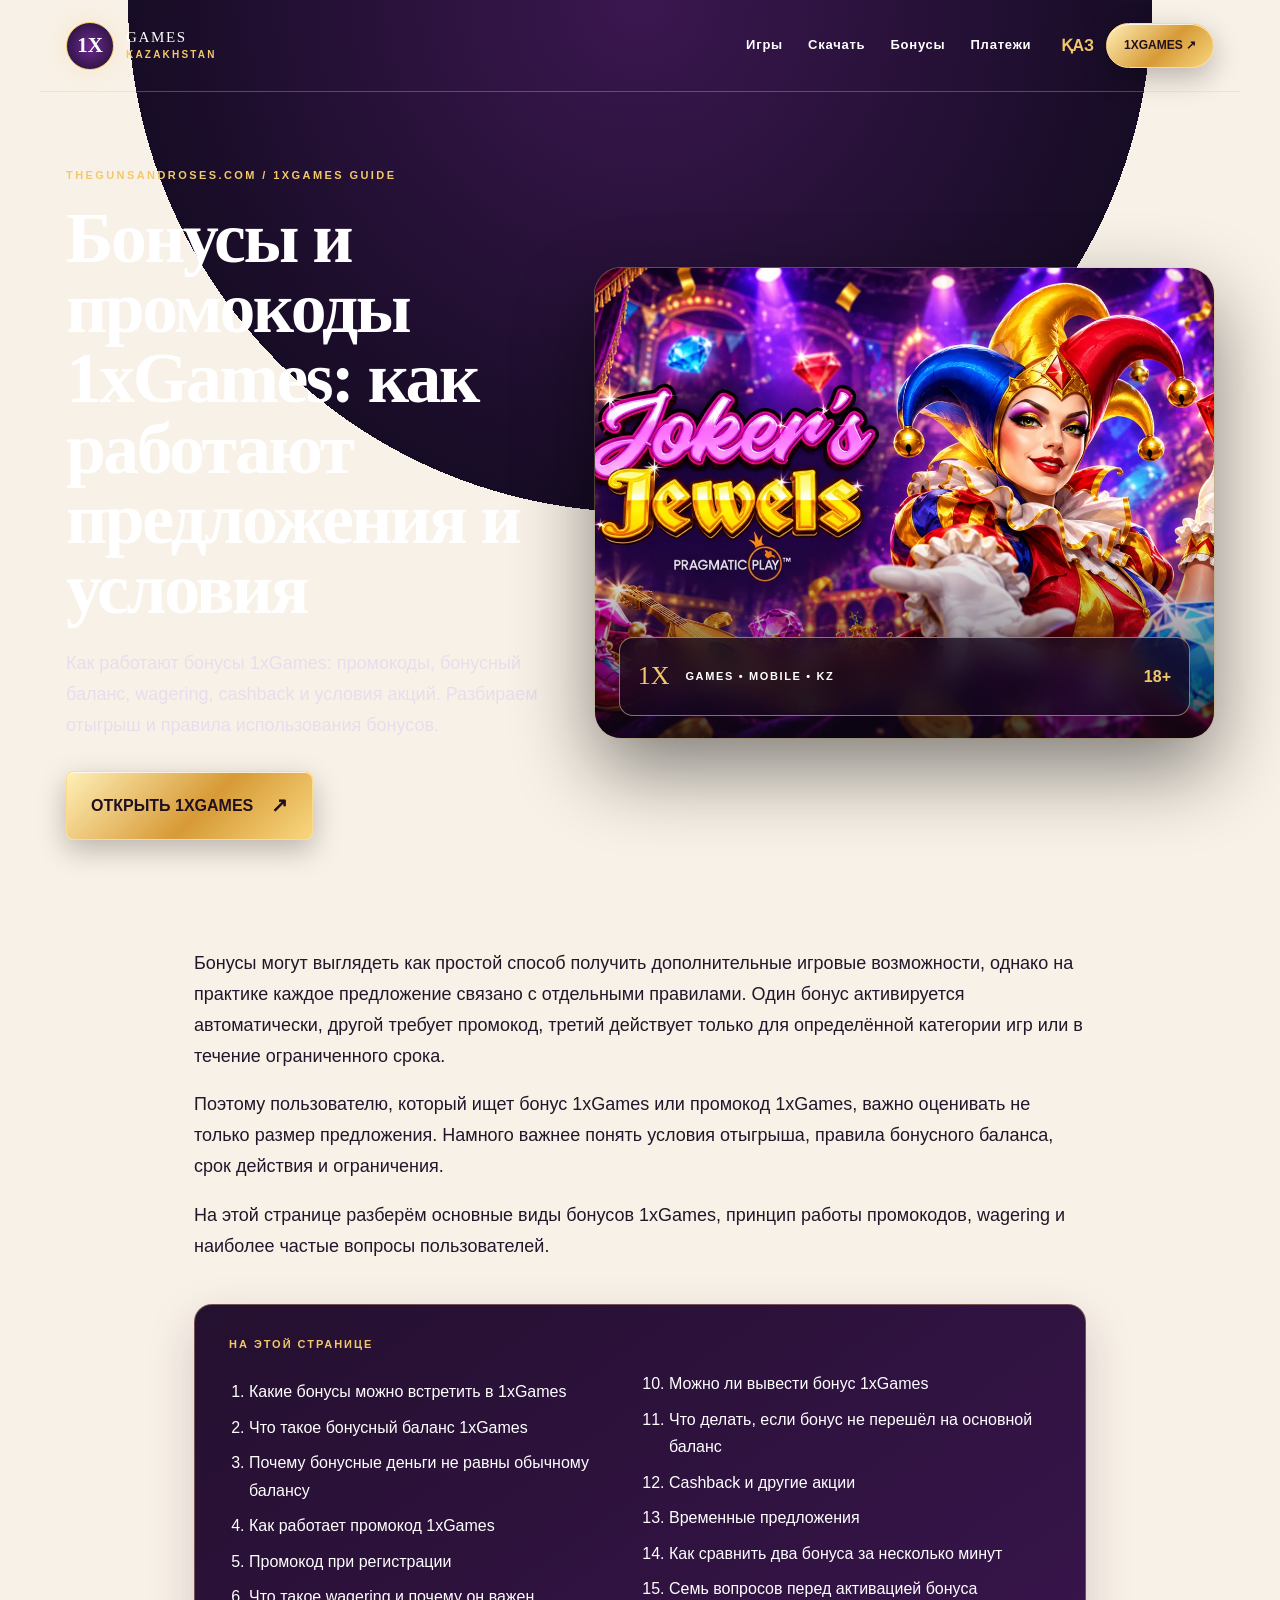
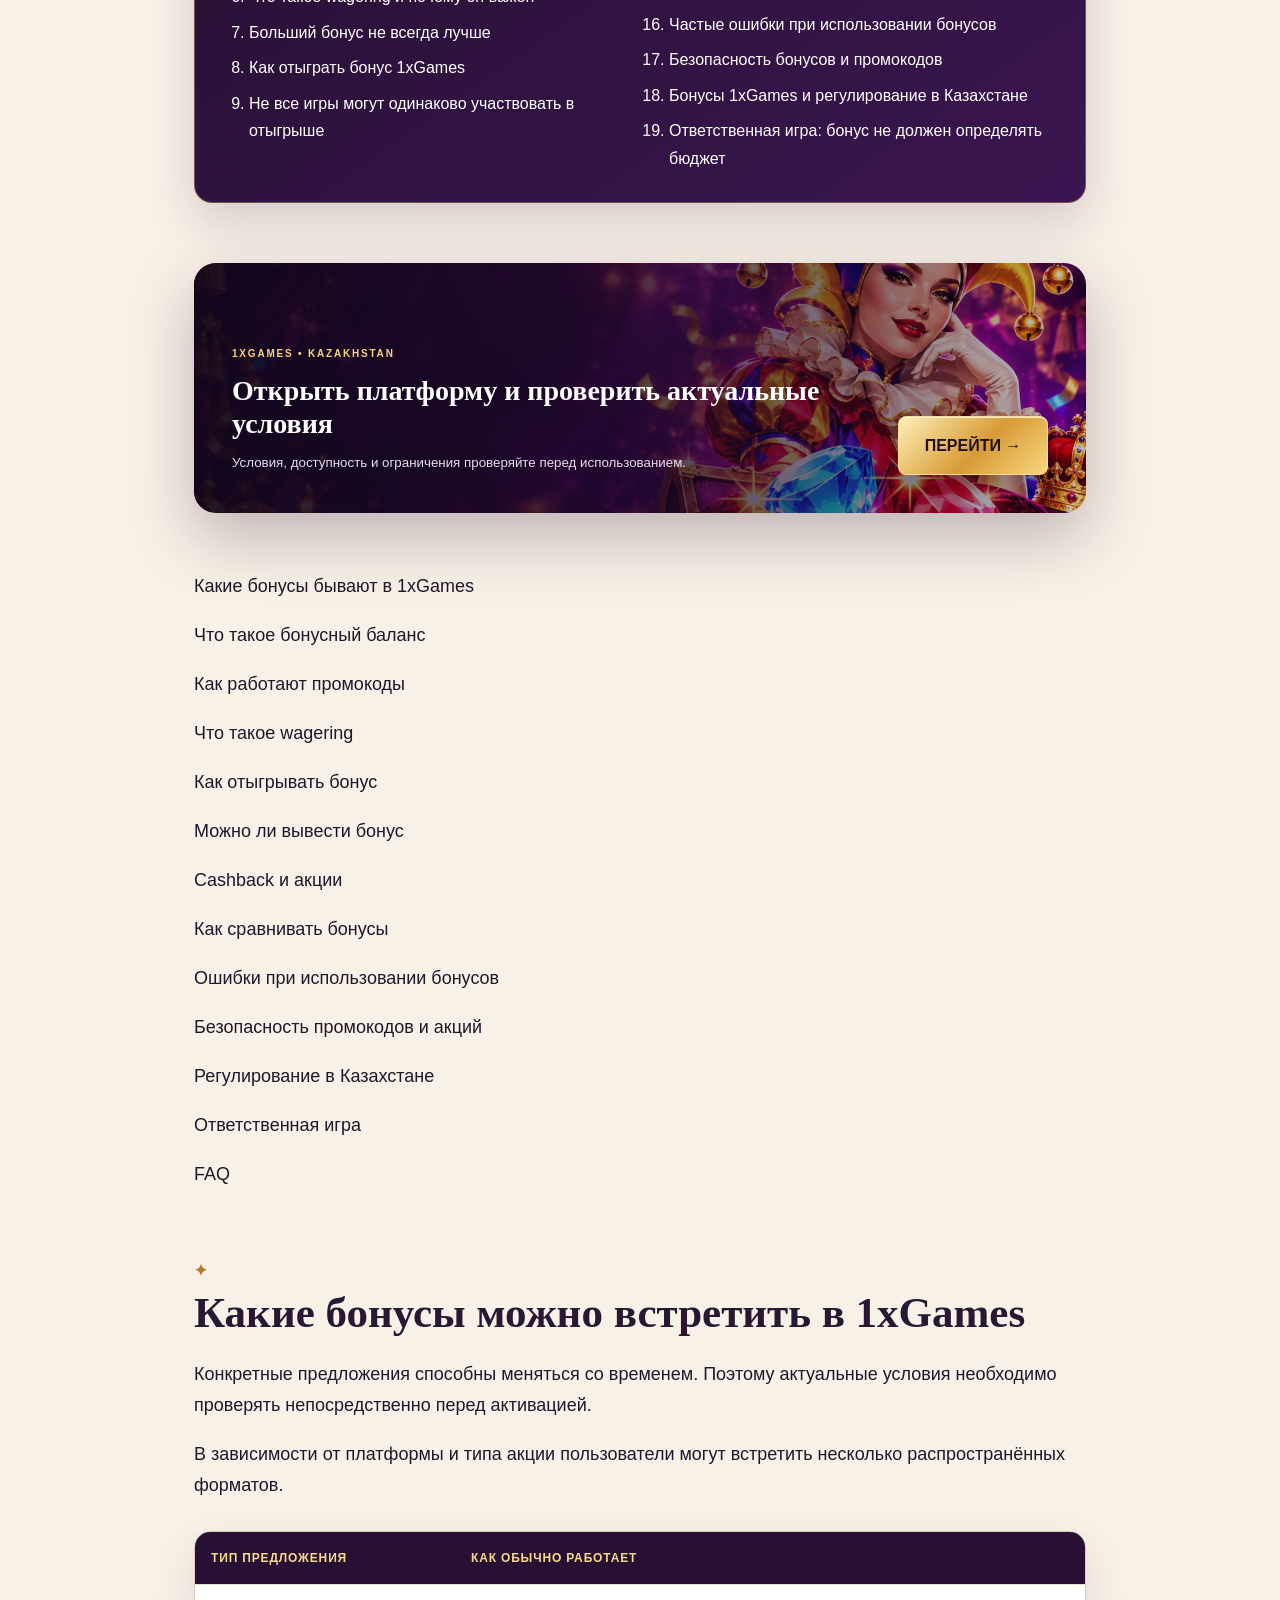
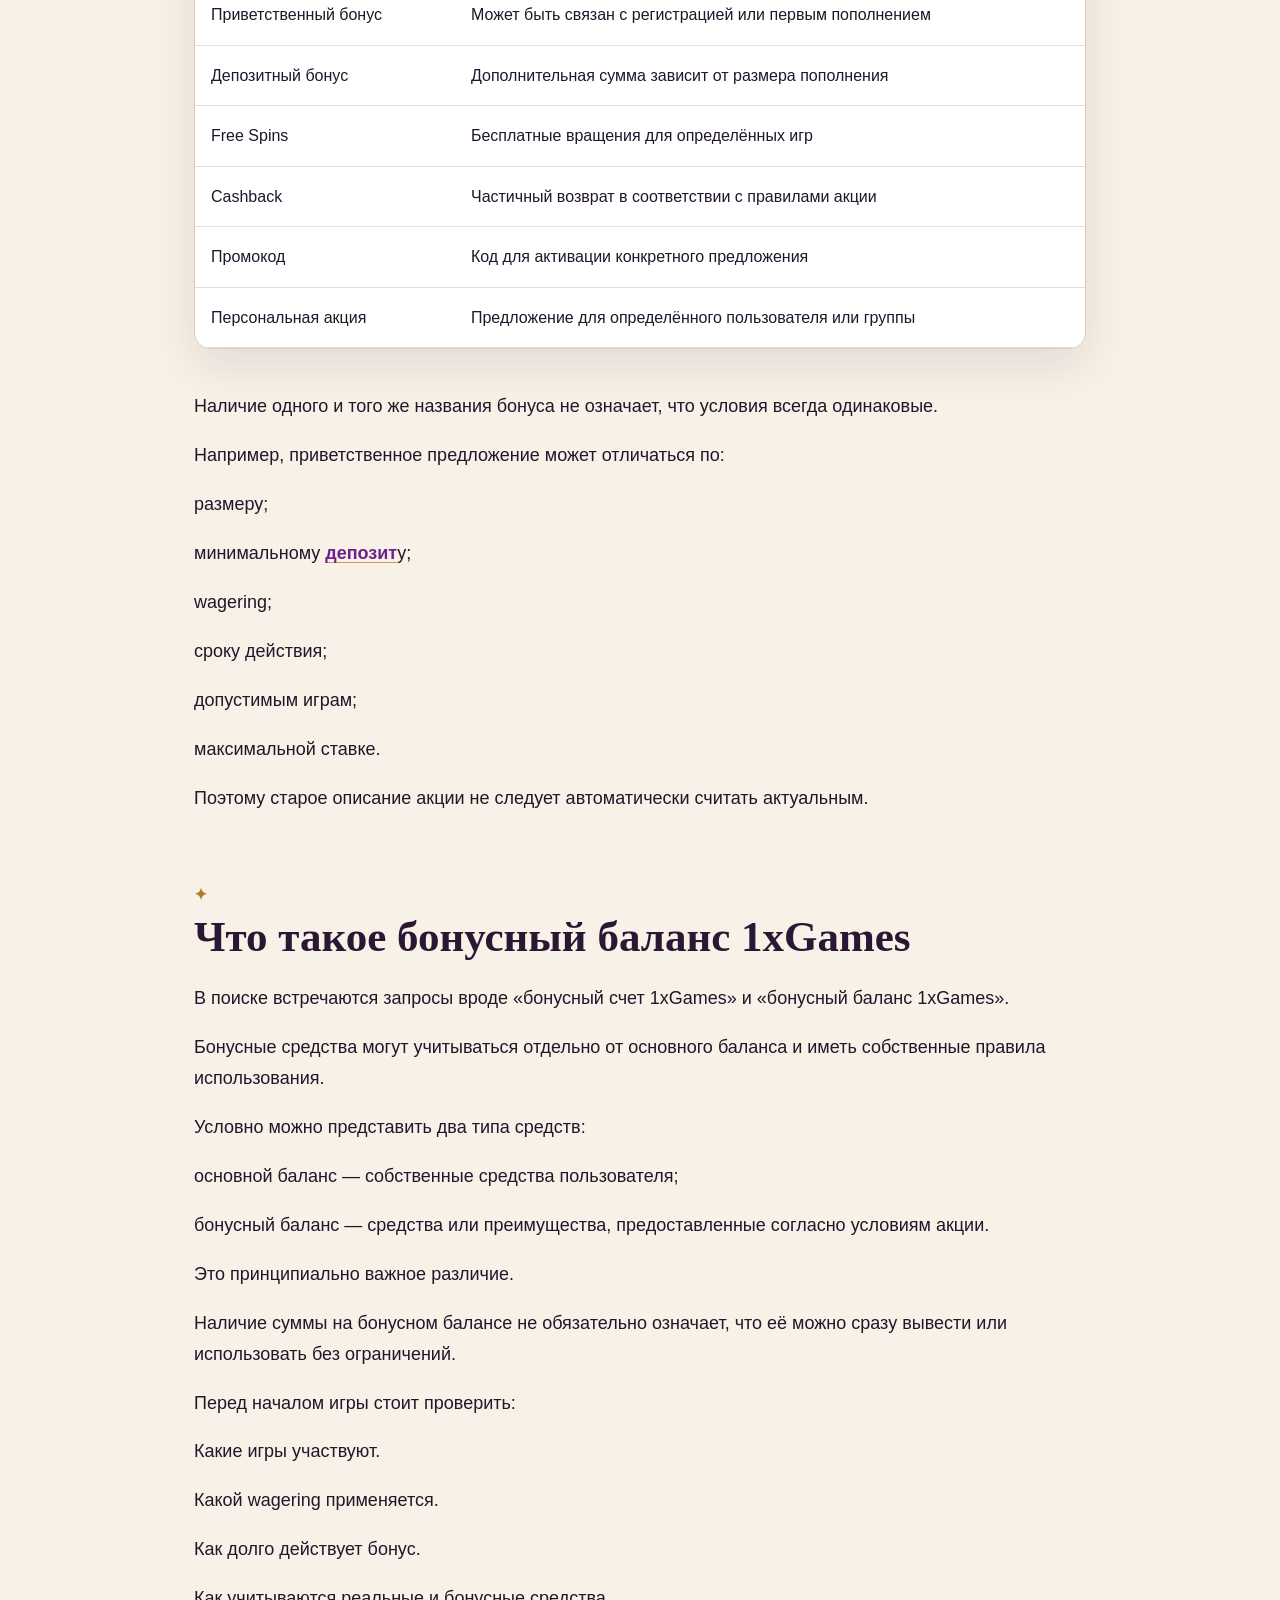
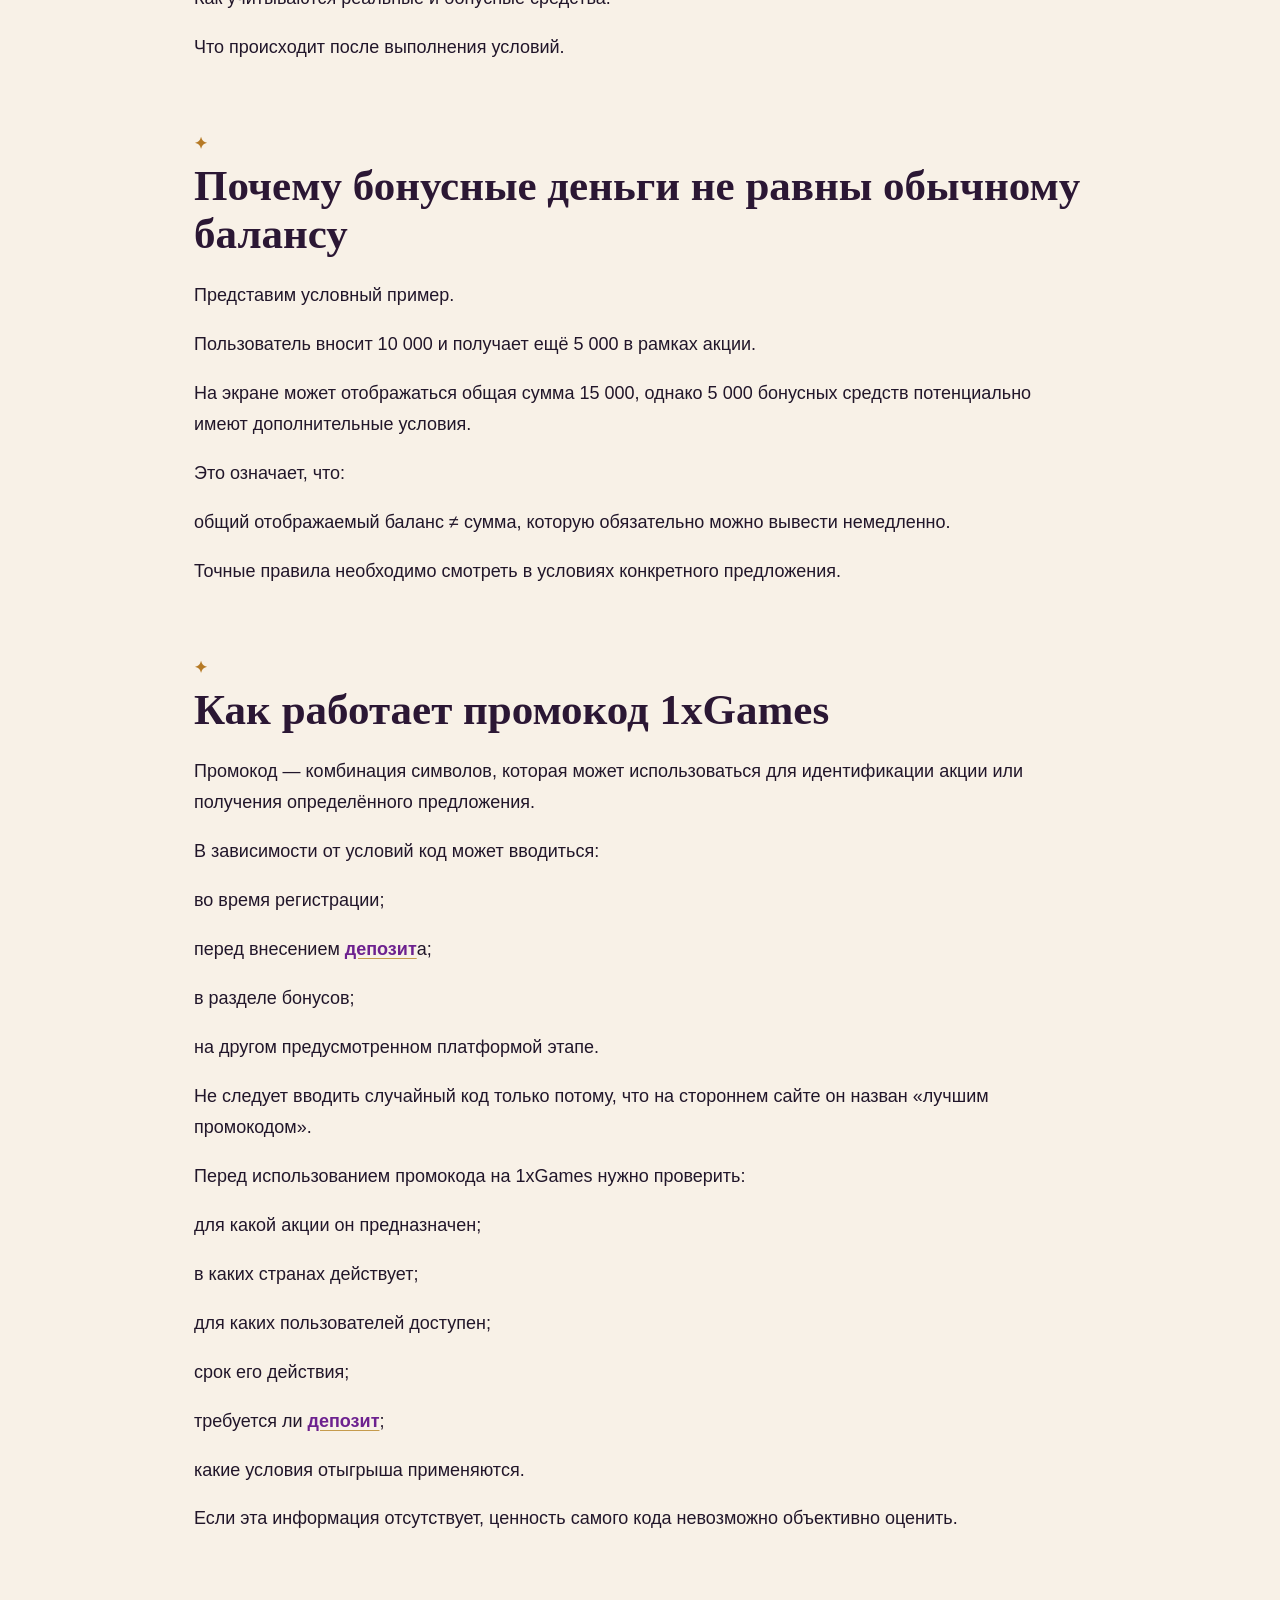
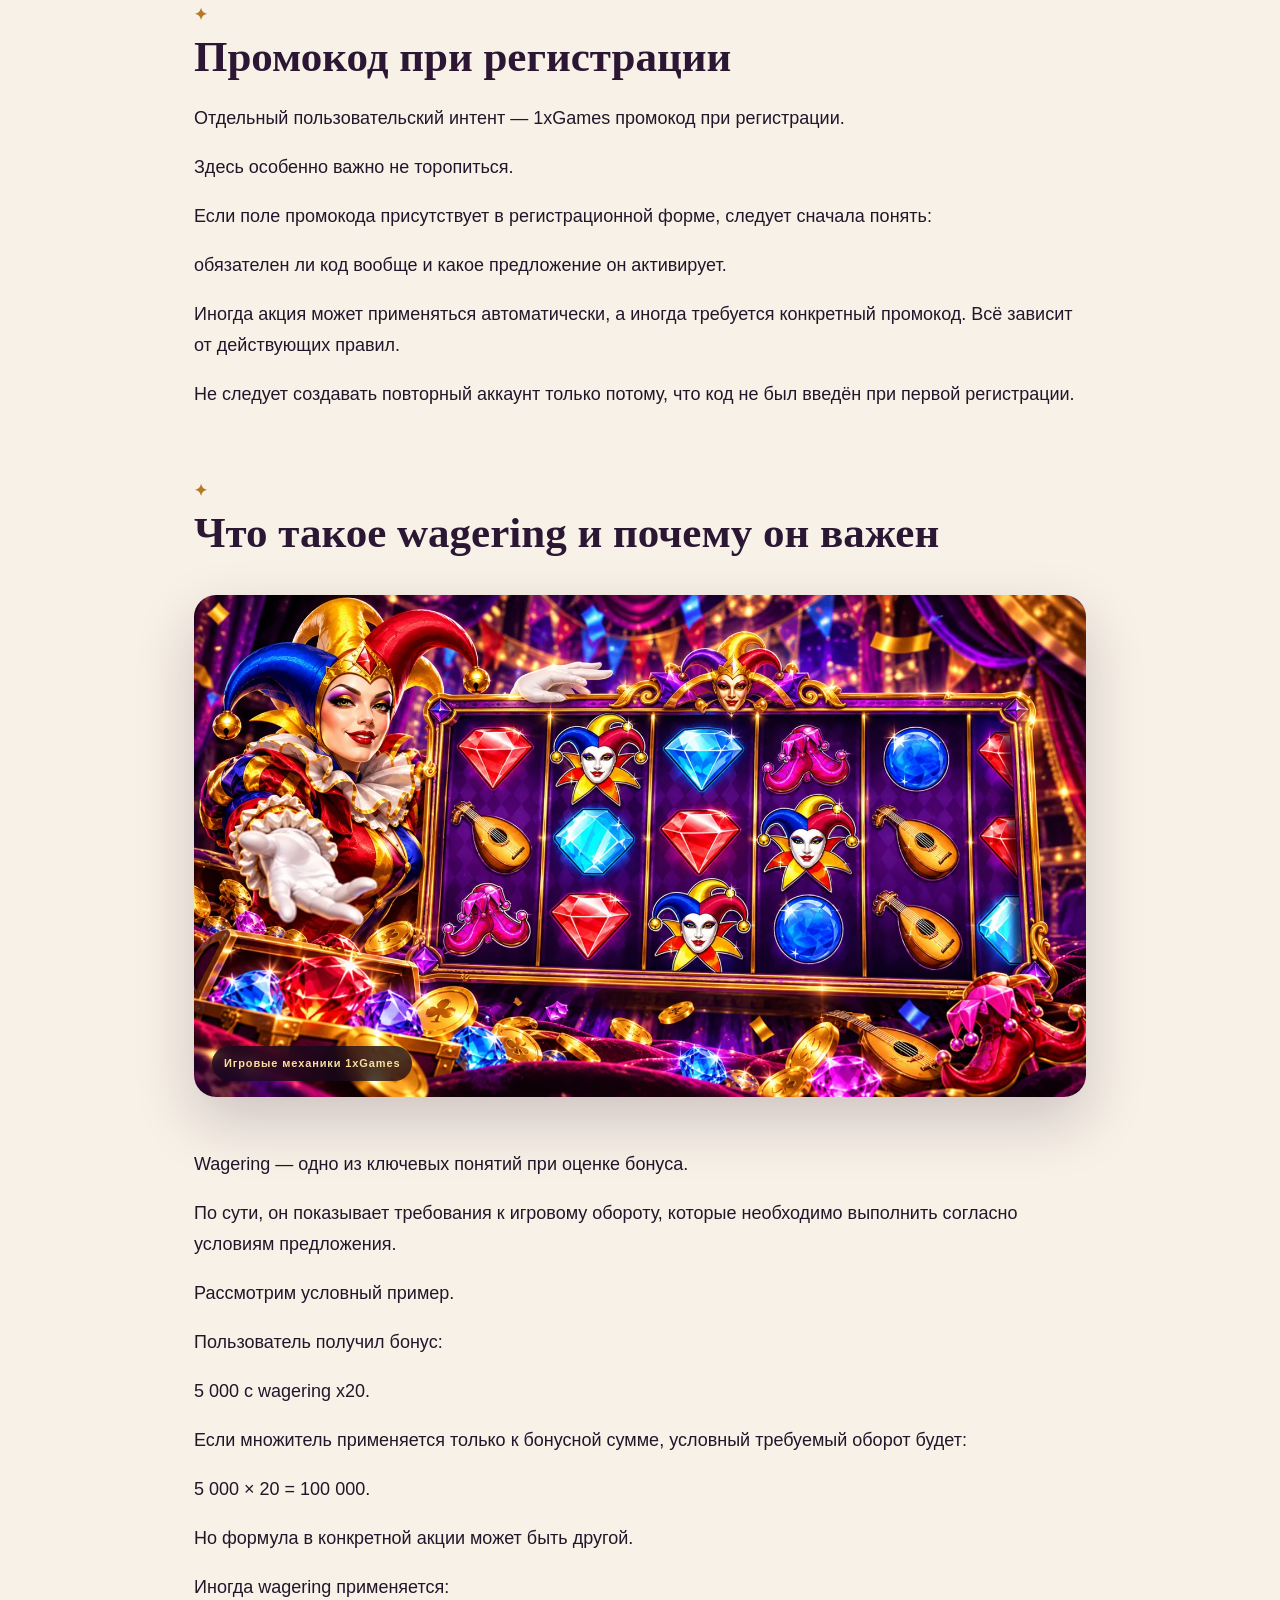
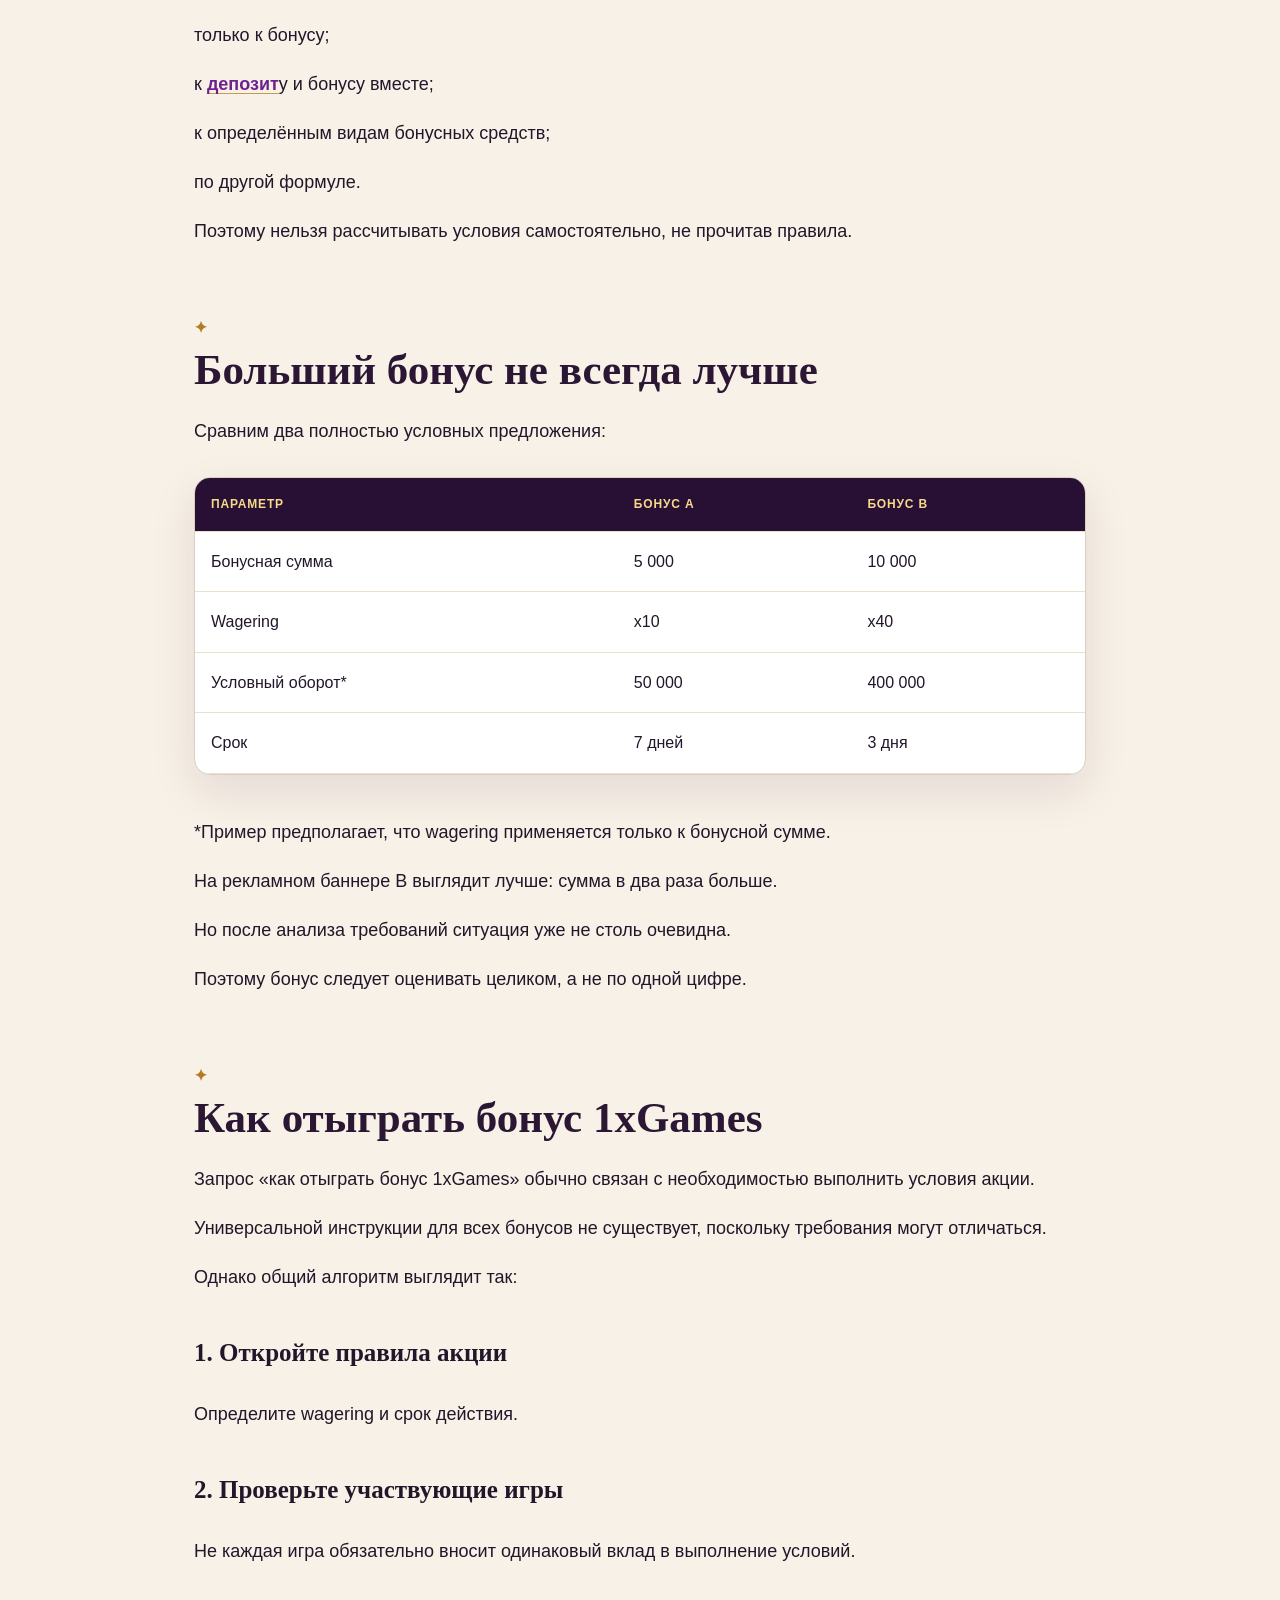
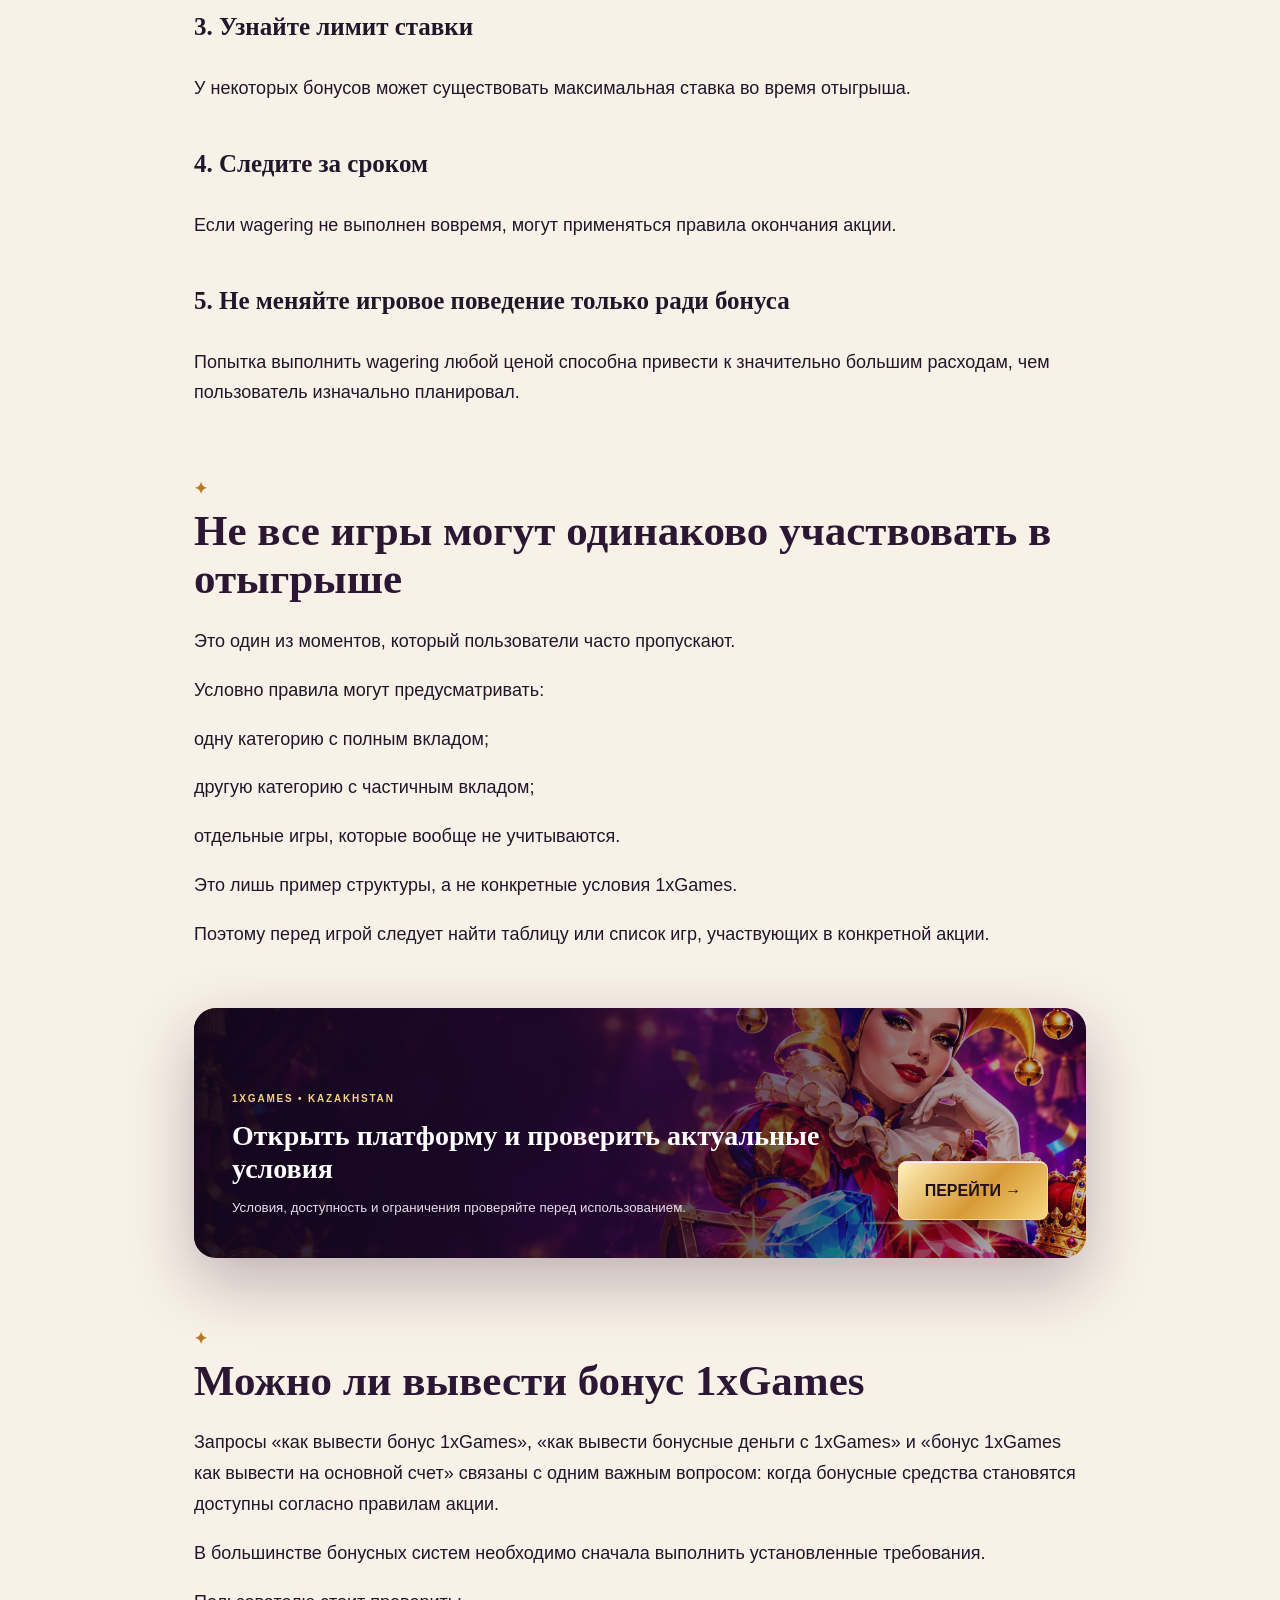
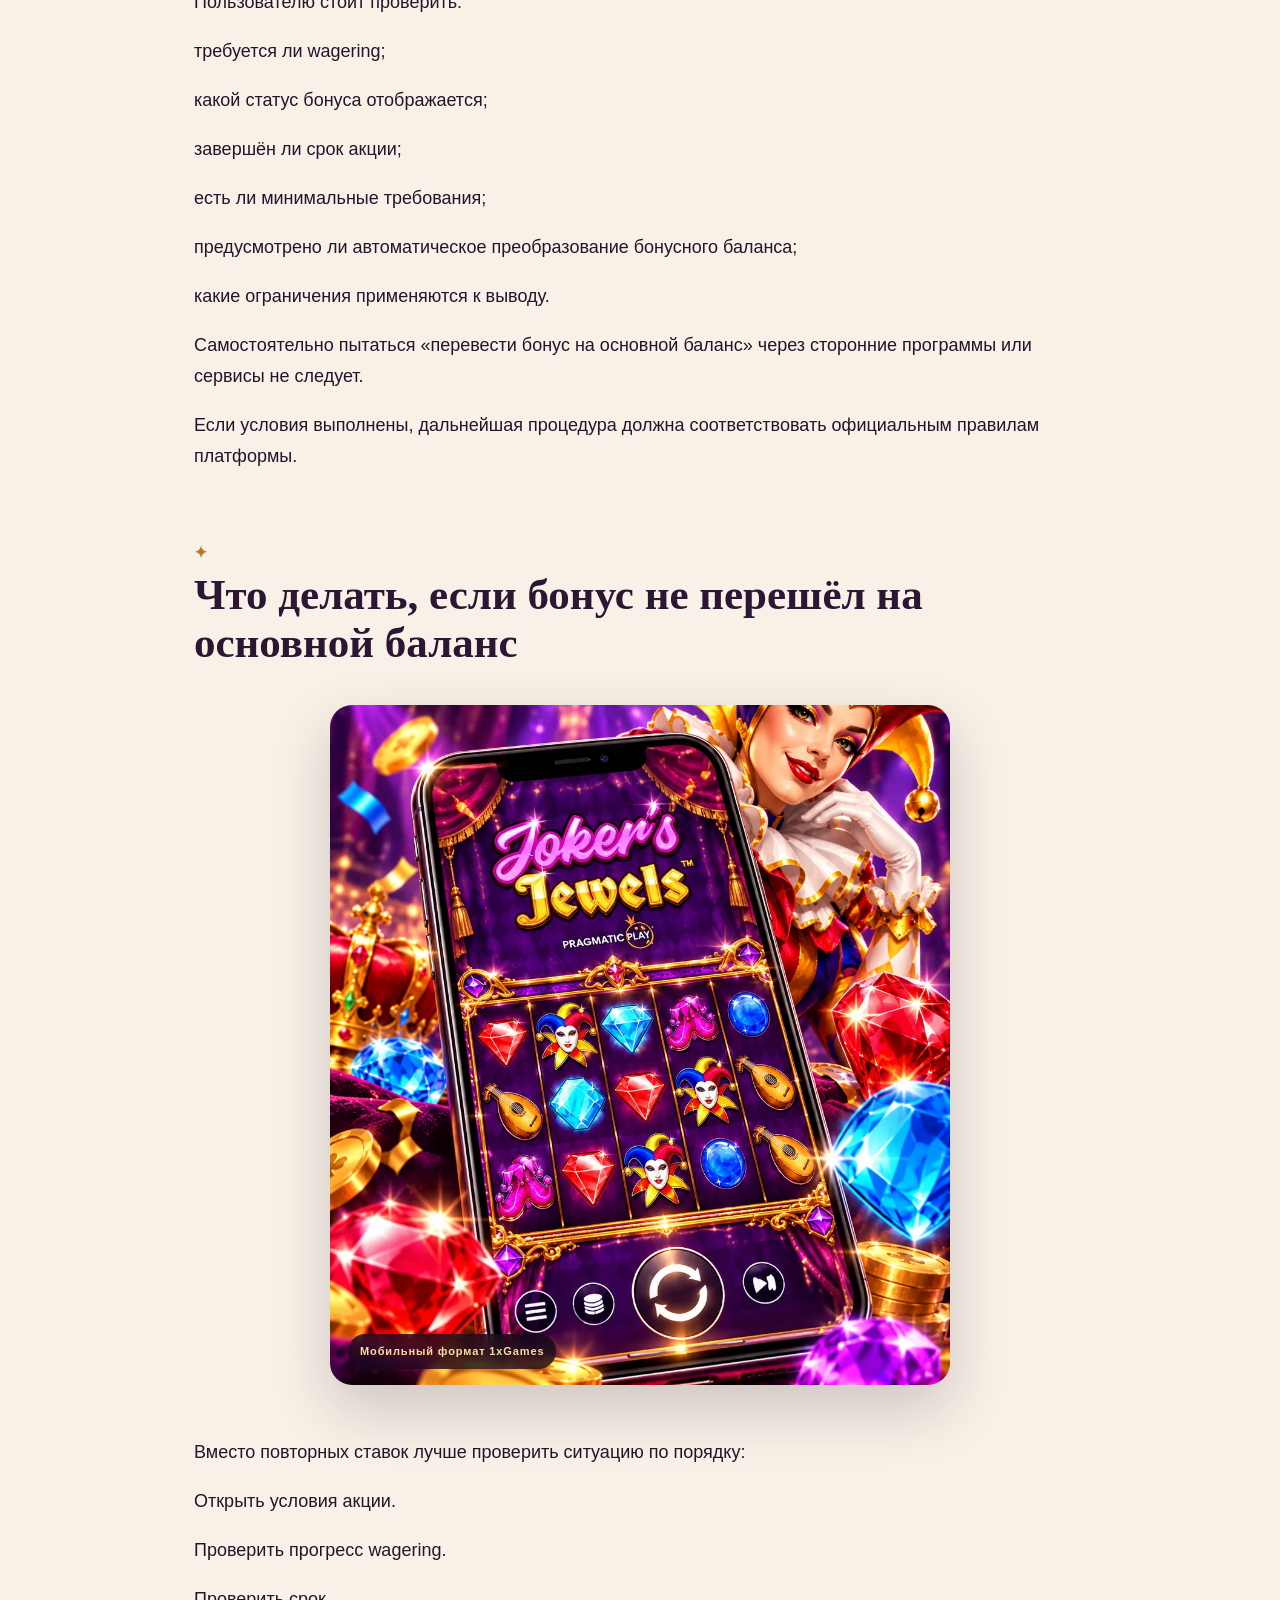
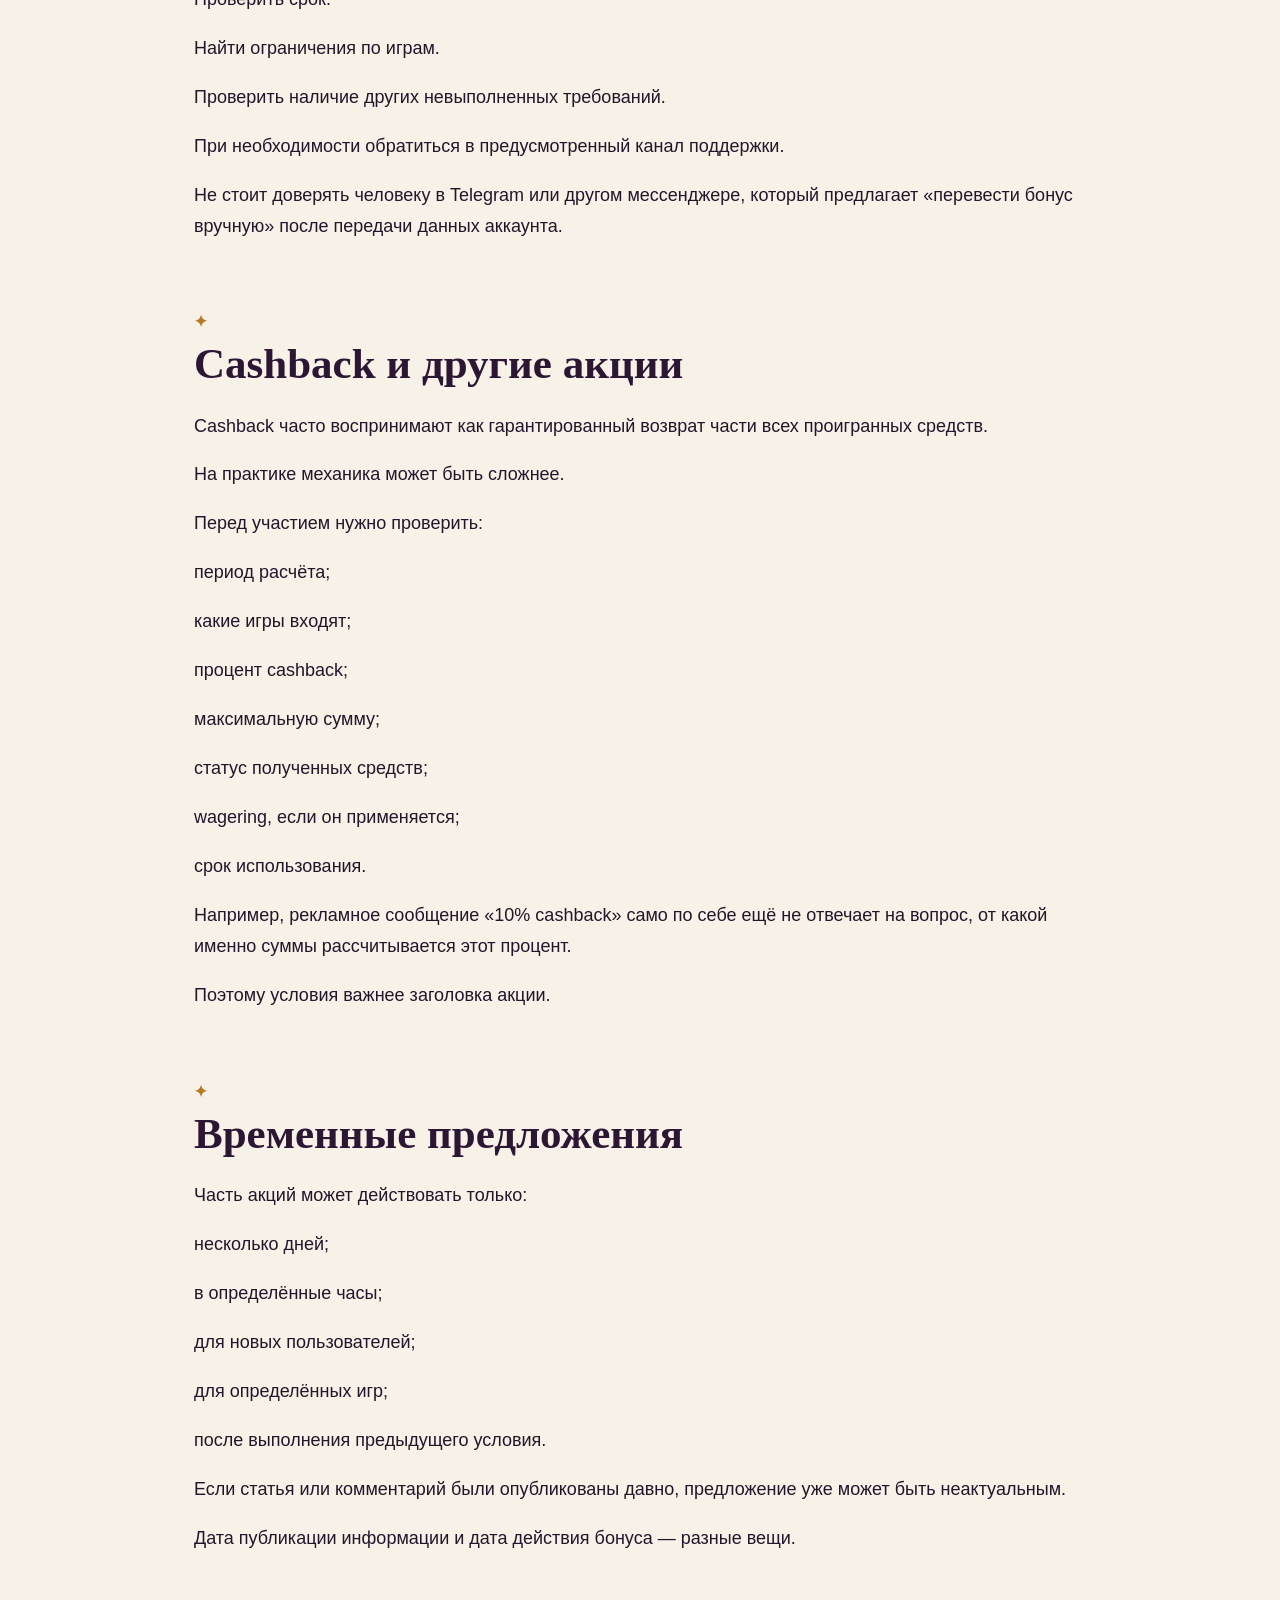
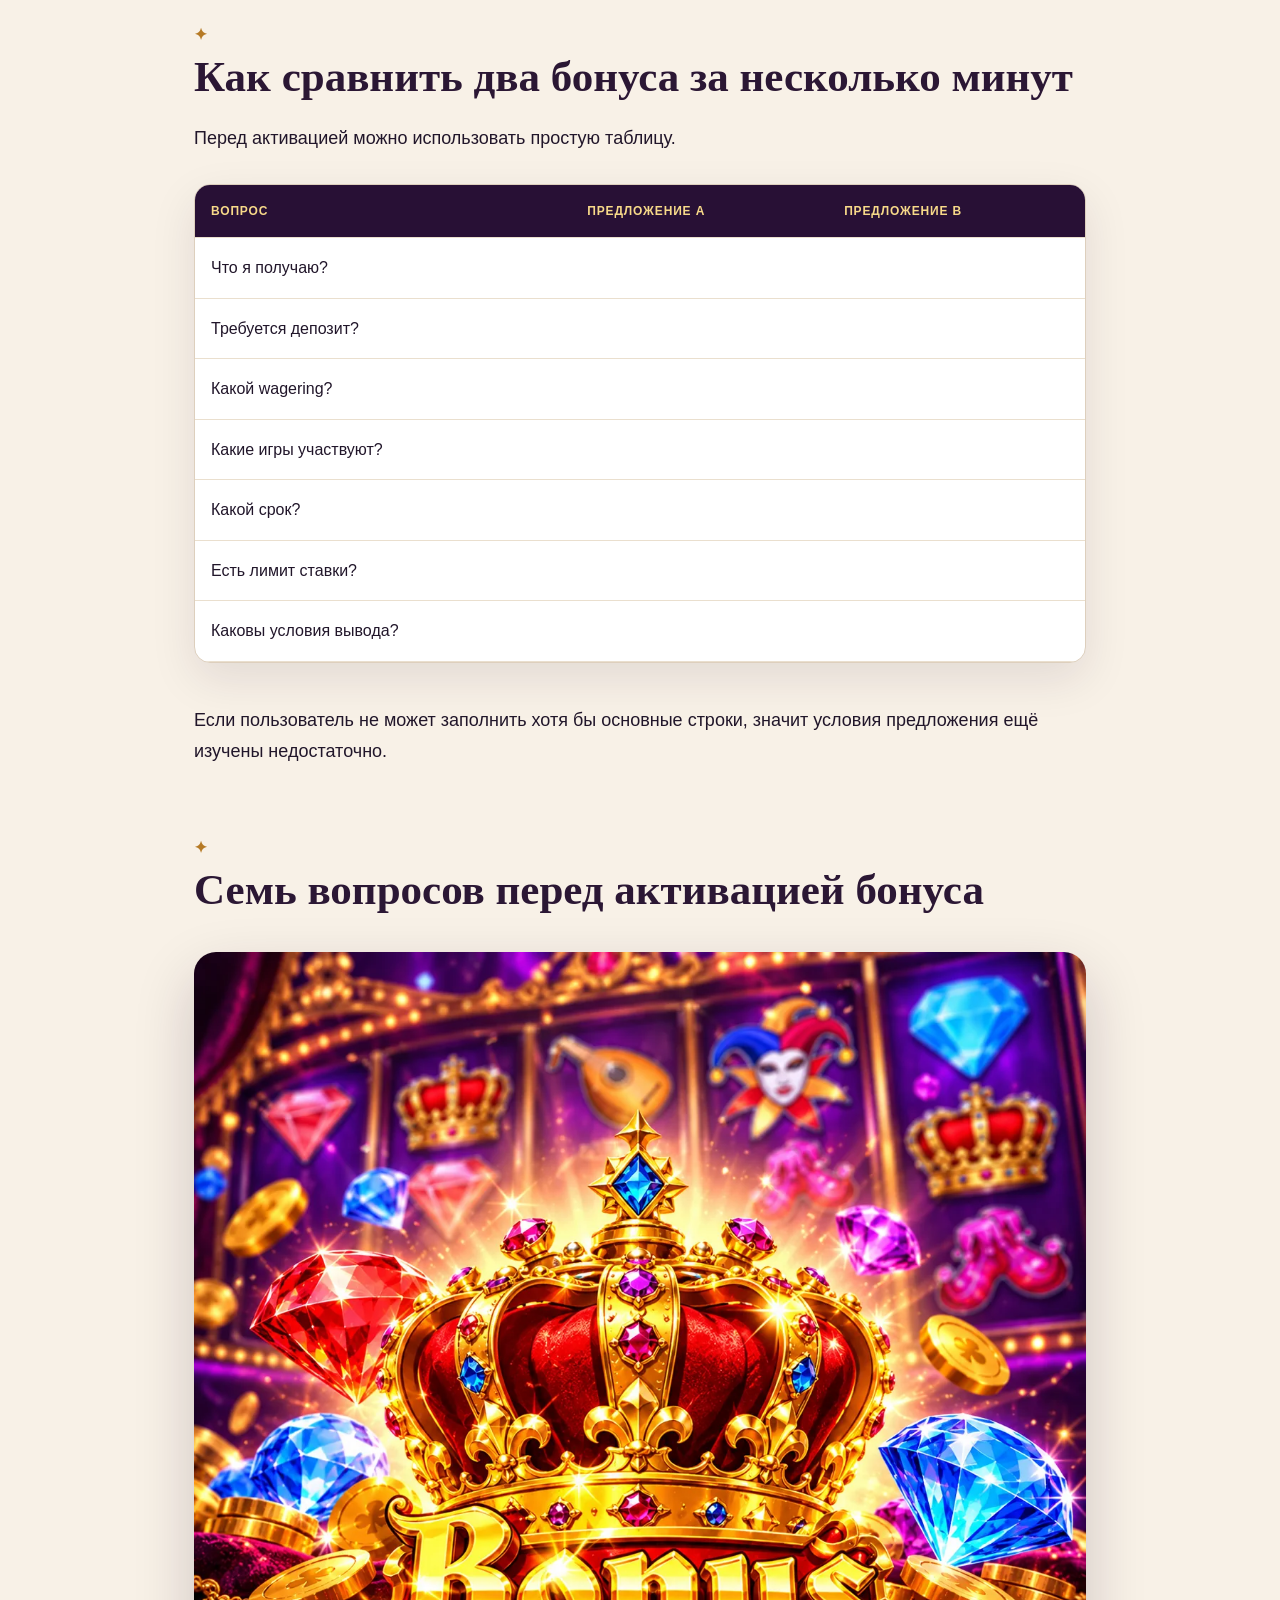
==== commit 68218de9: "Update" ====
--- a/bonuses/index.html
+++ b/bonuses/index.html
@@ -1,5 +1,5 @@
 <!doctype html><html lang="ru"><head><meta charset="utf-8"><meta name="viewport" content="width=device-width,initial-scale=1"><title>Бонусы 1xGames — промокоды, условия и отыгрыш</title><meta name="description" content="Как работают бонусы 1xGames: промокоды, бонусный баланс, wagering, cashback и условия акций. Разбираем отыгрыш и правила использования бонусов."><link rel="canonical" href="https://thegunsandroses.com/bonuses/"><meta name="robots" content="index,follow"><meta name="google-site-verification" content="P_tBZTkmZBPvhhTVpAWwyuTfqRqusBLi5eSHK2BmX5U" /><meta property="og:title" content="Бонусы 1xGames — промокоды, условия и отыгрыш"><meta property="og:description" content="Как работают бонусы 1xGames: промокоды, бонусный баланс, wagering, cashback и условия акций. Разбираем отыгрыш и правила использования бонусов."><meta property="og:url" content="https://thegunsandroses.com/bonuses/"><meta property="og:type" content="article"><link rel="icon" href="/favicon.svg" type="image/svg+xml"><link rel="stylesheet" href="/assets/css/site.css"></head><body>
-<header class="mast"><a class="brand" href="/"><span class="brand-mark">1X</span><span class="brand-copy">FIELD<br><b>KZ EDITION</b></span></a><nav class="desk-nav"><a href="/games/">Игры</a><a href="/download/">Скачать</a><a href="/bonuses/">Бонусы</a><a href="/payments/">Платежи</a></nav><div class="head-actions"><a class="lang" href="/kz/bonuses/">ҚАЗ</a><a class="head-cta" href="/go/">1XGAMES ↗</a></div></header>
-<main><section class="hero"><div class="hero-copy"><div class="eyebrow">THEGUNSANDROSES.COM / 1XGAMES GUIDE</div><h1>Бонусы и промокоды 1xGames: как работают предложения и условия</h1><p>Как работают бонусы 1xGames: промокоды, бонусный баланс, wagering, cashback и условия акций. Разбираем отыгрыш и правила использования бонусов.</p><a class="hero-btn" href="/go/">ОТКРЫТЬ 1XGAMES <span>↗</span></a></div><div class="hero-art" aria-hidden="true"><div class="orb orb-a"></div><div class="orb orb-b"></div><div class="grid-card"><span>01</span><b>PLAY / READ / CHECK</b><em>KZ</em></div></div></section>
-<article class="content-shell"><p>Бонусы могут выглядеть как простой способ получить дополнительные игровые возможности, однако на практике каждое предложение связано с отдельными правилами. Один бонус активируется автоматически, другой требует промокод, третий действует только для определённой категории игр или в течение ограниченного срока.</p><p>Поэтому пользователю, который ищет бонус 1xGames или промокод 1xGames, важно оценивать не только размер предложения. Намного важнее понять условия отыгрыша, правила бонусного баланса, срок действия и ограничения.</p><p>На этой странице разберём основные виды бонусов 1xGames, принцип работы промокодов, wagering и наиболее частые вопросы пользователей.</p><nav class="toc"><div class="toc-kicker">НА ЭТОЙ СТРАНИЦЕ</div><ol><li><a href="#какие-бонусы-можно-встретить-в-1xgames">Какие бонусы можно встретить в 1xGames</a></li><li><a href="#что-такое-бонусный-баланс-1xgames">Что такое бонусный баланс 1xGames</a></li><li><a href="#почему-бонусные-деньги-не-равны-обычному-балансу">Почему бонусные деньги не равны обычному балансу</a></li><li><a href="#как-работает-промокод-1xgames">Как работает промокод 1xGames</a></li><li><a href="#промокод-при-регистрации">Промокод при регистрации</a></li><li><a href="#что-такое-wagering-и-почему-он-важен">Что такое wagering и почему он важен</a></li><li><a href="#больший-бонус-не-всегда-лучше">Больший бонус не всегда лучше</a></li><li><a href="#как-отыграть-бонус-1xgames">Как отыграть бонус 1xGames</a></li><li><a href="#не-все-игры-могут-одинаково-участвовать-в-отыгрыше">Не все игры могут одинаково участвовать в отыгрыше</a></li><li><a href="#можно-ли-вывести-бонус-1xgames">Можно ли вывести бонус 1xGames</a></li><li><a href="#что-делать-если-бонус-не-перешёл-на-основной-баланс">Что делать, если бонус не перешёл на основной баланс</a></li><li><a href="#cashback-и-другие-акции">Cashback и другие акции</a></li><li><a href="#временные-предложения">Временные предложения</a></li><li><a href="#как-сравнить-два-бонуса-за-несколько-минут">Как сравнить два бонуса за несколько минут</a></li><li><a href="#семь-вопросов-перед-активацией-бонуса">Семь вопросов перед активацией бонуса</a></li><li><a href="#частые-ошибки-при-использовании-бонусов">Частые ошибки при использовании бонусов</a></li><li><a href="#безопасность-бонусов-и-промокодов">Безопасность бонусов и промокодов</a></li><li><a href="#бонусы-1xgames-и-регулирование-в-казахстане">Бонусы 1xGames и регулирование в Казахстане</a></li><li><a href="#ответственная-игра-бонус-не-должен-определять-бюджет">Ответственная игра: бонус не должен определять бюджет</a></li></ol></nav><aside class="ref-panel"><div><span class="ref-label">1XGAMES • KAZAKHSTAN</span><strong>Открыть платформу и проверить актуальные условия</strong><small>Условия, доступность и ограничения проверяйте перед использованием.</small></div><a class="action-btn" href="/go/">ПЕРЕЙТИ →</a></aside><p>Какие бонусы бывают в 1xGames</p><p>Что такое бонусный баланс</p><p>Как работают промокоды</p><p>Что такое wagering</p><p>Как отыгрывать бонус</p><p>Можно ли вывести бонус</p><p>Cashback и акции</p><p>Как сравнивать бонусы</p><p>Ошибки при использовании бонусов</p><p>Безопасность промокодов и акций</p><p>Регулирование в Казахстане</p><p>Ответственная игра</p><p>FAQ</p><h2 id="какие-бонусы-можно-встретить-в-1xgames">Какие бонусы можно встретить в 1xGames</h2><p>Конкретные предложения способны меняться со временем. Поэтому актуальные условия необходимо проверять непосредственно перед активацией.</p><p>В зависимости от платформы и типа акции пользователи могут встретить несколько распространённых форматов.</p><div class="table-wrap"><table><tr><th>Тип предложения</th><th>Как обычно работает</th></tr><tr><td>Приветственный бонус</td><td>Может быть связан с регистрацией или первым пополнением</td></tr><tr><td>Депозитный бонус</td><td>Дополнительная сумма зависит от размера пополнения</td></tr><tr><td>Free Spins</td><td>Бесплатные вращения для определённых игр</td></tr><tr><td>Cashback</td><td>Частичный возврат в соответствии с правилами акции</td></tr><tr><td>Промокод</td><td>Код для активации конкретного предложения</td></tr><tr><td>Персональная акция</td><td>Предложение для определённого пользователя или группы</td></tr></table></div><p>Наличие одного и того же названия бонуса не означает, что условия всегда одинаковые.</p><p>Например, приветственное предложение может отличаться по:</p><p>размеру;</p><p>минимальному <a class="text-link" href="/payments/">депозит</a>у;</p><p>wagering;</p><p>сроку действия;</p><p>допустимым играм;</p><p>максимальной ставке.</p><p>Поэтому старое описание акции не следует автоматически считать актуальным.</p><h2 id="что-такое-бонусный-баланс-1xgames">Что такое бонусный баланс 1xGames</h2><p>В поиске встречаются запросы вроде «бонусный счет 1xGames» и «бонусный баланс 1xGames».</p><p>Бонусные средства могут учитываться отдельно от основного баланса и иметь собственные правила использования.</p><p>Условно можно представить два типа средств:</p><p>основной баланс — собственные средства пользователя;</p><p>бонусный баланс — средства или преимущества, предоставленные согласно условиям акции.</p><p>Это принципиально важное различие.</p><p>Наличие суммы на бонусном балансе не обязательно означает, что её можно сразу вывести или использовать без ограничений.</p><p>Перед началом игры стоит проверить:</p><p>Какие игры участвуют.</p><p>Какой wagering применяется.</p><p>Как долго действует бонус.</p><p>Как учитываются реальные и бонусные средства.</p><p>Что происходит после выполнения условий.</p><h2 id="почему-бонусные-деньги-не-равны-обычному-балансу">Почему бонусные деньги не равны обычному балансу</h2><p>Представим условный пример.</p><p>Пользователь вносит 10 000 и получает ещё 5 000 в рамках акции.</p><p>На экране может отображаться общая сумма 15 000, однако 5 000 бонусных средств потенциально имеют дополнительные условия.</p><p>Это означает, что:</p><p>общий отображаемый баланс ≠ сумма, которую обязательно можно вывести немедленно.</p><p>Точные правила необходимо смотреть в условиях конкретного предложения.</p><h2 id="как-работает-промокод-1xgames">Как работает промокод 1xGames</h2><p>Промокод — комбинация символов, которая может использоваться для идентификации акции или получения определённого предложения.</p><p>В зависимости от условий код может вводиться:</p><p>во время регистрации;</p><p>перед внесением <a class="text-link" href="/payments/">депозит</a>а;</p><p>в разделе бонусов;</p><p>на другом предусмотренном платформой этапе.</p><p>Не следует вводить случайный код только потому, что на стороннем сайте он назван «лучшим промокодом».</p><p>Перед использованием промокода на 1xGames нужно проверить:</p><p>для какой акции он предназначен;</p><p>в каких странах действует;</p><p>для каких пользователей доступен;</p><p>срок его действия;</p><p>требуется ли <a class="text-link" href="/payments/">депозит</a>;</p><p>какие условия отыгрыша применяются.</p><p>Если эта информация отсутствует, ценность самого кода невозможно объективно оценить.</p><h2 id="промокод-при-регистрации">Промокод при регистрации</h2><p>Отдельный пользовательский интент — 1xGames промокод при регистрации.</p><p>Здесь особенно важно не торопиться.</p><p>Если поле промокода присутствует в регистрационной форме, следует сначала понять:</p><p>обязателен ли код вообще и какое предложение он активирует.</p><p>Иногда акция может применяться автоматически, а иногда требуется конкретный промокод. Всё зависит от действующих правил.</p><p>Не следует создавать повторный аккаунт только потому, что код не был введён при первой регистрации.</p><h2 id="что-такое-wagering-и-почему-он-важен">Что такое wagering и почему он важен</h2><p>Wagering — одно из ключевых понятий при оценке бонуса.</p><p>По сути, он показывает требования к игровому обороту, которые необходимо выполнить согласно условиям предложения.</p><p>Рассмотрим условный пример.</p><p>Пользователь получил бонус:</p><p>5 000 с wagering x20.</p><p>Если множитель применяется только к бонусной сумме, условный требуемый оборот будет:</p><p>5 000 × 20 = 100 000.</p><p>Но формула в конкретной акции может быть другой.</p><p>Иногда wagering применяется:</p><p>только к бонусу;</p><p>к <a class="text-link" href="/payments/">депозит</a>у и бонусу вместе;</p><p>к определённым видам бонусных средств;</p><p>по другой формуле.</p><p>Поэтому нельзя рассчитывать условия самостоятельно, не прочитав правила.</p><h2 id="больший-бонус-не-всегда-лучше">Больший бонус не всегда лучше</h2><p>Сравним два полностью условных предложения:</p><div class="table-wrap"><table><tr><th>Параметр</th><th>Бонус A</th><th>Бонус B</th></tr><tr><td>Бонусная сумма</td><td>5 000</td><td>10 000</td></tr><tr><td>Wagering</td><td>x10</td><td>x40</td></tr><tr><td>Условный оборот*</td><td>50 000</td><td>400 000</td></tr><tr><td>Срок</td><td>7 дней</td><td>3 дня</td></tr></table></div><p>*Пример предполагает, что wagering применяется только к бонусной сумме.</p><p>На рекламном баннере B выглядит лучше: сумма в два раза больше.</p><p>Но после анализа требований ситуация уже не столь очевидна.</p><p>Поэтому бонус следует оценивать целиком, а не по одной цифре.</p><h2 id="как-отыграть-бонус-1xgames">Как отыграть бонус 1xGames</h2><p>Запрос «как отыграть бонус 1xGames» обычно связан с необходимостью выполнить условия акции.</p><p>Универсальной инструкции для всех бонусов не существует, поскольку требования могут отличаться.</p><p>Однако общий алгоритм выглядит так:</p><h3>1. Откройте правила акции</h3><p>Определите wagering и срок действия.</p><h3>2. Проверьте участвующие игры</h3><p>Не каждая игра обязательно вносит одинаковый вклад в выполнение условий.</p><h3>3. Узнайте лимит ставки</h3><p>У некоторых бонусов может существовать максимальная ставка во время отыгрыша.</p><h3>4. Следите за сроком</h3><p>Если wagering не выполнен вовремя, могут применяться правила окончания акции.</p><h3>5. Не меняйте игровое поведение только ради бонуса</h3><p>Попытка выполнить wagering любой ценой способна привести к значительно большим расходам, чем пользователь изначально планировал.</p><h2 id="не-все-игры-могут-одинаково-участвовать-в-отыгрыше">Не все игры могут одинаково участвовать в отыгрыше</h2><p>Это один из моментов, который пользователи часто пропускают.</p><p>Условно правила могут предусматривать:</p><p>одну категорию с полным вкладом;</p><p>другую категорию с частичным вкладом;</p><p>отдельные игры, которые вообще не учитываются.</p><p>Это лишь пример структуры, а не конкретные условия 1xGames.</p><p>Поэтому перед игрой следует найти таблицу или список игр, участвующих в конкретной акции.</p><aside class="ref-panel"><div><span class="ref-label">1XGAMES • KAZAKHSTAN</span><strong>Открыть платформу и проверить актуальные условия</strong><small>Условия, доступность и ограничения проверяйте перед использованием.</small></div><a class="action-btn" href="/go/">ПЕРЕЙТИ →</a></aside><h2 id="можно-ли-вывести-бонус-1xgames">Можно ли вывести бонус 1xGames</h2><p>Запросы «как вывести бонус 1xGames», «как вывести бонусные деньги с 1xGames» и «бонус 1xGames как вывести на основной счет» связаны с одним важным вопросом: когда бонусные средства становятся доступны согласно правилам акции.</p><p>В большинстве бонусных систем необходимо сначала выполнить установленные требования.</p><p>Пользователю стоит проверить:</p><p>требуется ли wagering;</p><p>какой статус бонуса отображается;</p><p>завершён ли срок акции;</p><p>есть ли минимальные требования;</p><p>предусмотрено ли автоматическое преобразование бонусного баланса;</p><p>какие ограничения применяются к выводу.</p><p>Самостоятельно пытаться «перевести бонус на основной баланс» через сторонние программы или сервисы не следует.</p><p>Если условия выполнены, дальнейшая процедура должна соответствовать официальным правилам платформы.</p><h2 id="что-делать-если-бонус-не-перешёл-на-основной-баланс">Что делать, если бонус не перешёл на основной баланс</h2><p>Вместо повторных ставок лучше проверить ситуацию по порядку:</p><p>Открыть условия акции.</p><p>Проверить прогресс wagering.</p><p>Проверить срок.</p><p>Найти ограничения по играм.</p><p>Проверить наличие других невыполненных требований.</p><p>При необходимости обратиться в предусмотренный канал поддержки.</p><p>Не стоит доверять человеку в Telegram или другом мессенджере, который предлагает «перевести бонус вручную» после передачи данных аккаунта.</p><h2 id="cashback-и-другие-акции">Cashback и другие акции</h2><p>Cashback часто воспринимают как гарантированный возврат части всех проигранных средств.</p><p>На практике механика может быть сложнее.</p><p>Перед участием нужно проверить:</p><p>период расчёта;</p><p>какие игры входят;</p><p>процент cashback;</p><p>максимальную сумму;</p><p>статус полученных средств;</p><p>wagering, если он применяется;</p><p>срок использования.</p><p>Например, рекламное сообщение «10% cashback» само по себе ещё не отвечает на вопрос, от какой именно суммы рассчитывается этот процент.</p><p>Поэтому условия важнее заголовка акции.</p><h2 id="временные-предложения">Временные предложения</h2><p>Часть акций может действовать только:</p><p>несколько дней;</p><p>в определённые часы;</p><p>для новых пользователей;</p><p>для определённых игр;</p><p>после выполнения предыдущего условия.</p><p>Если статья или комментарий были опубликованы давно, предложение уже может быть неактуальным.</p><p>Дата публикации информации и дата действия бонуса — разные вещи.</p><h2 id="как-сравнить-два-бонуса-за-несколько-минут">Как сравнить два бонуса за несколько минут</h2><p>Перед активацией можно использовать простую таблицу.</p><div class="table-wrap"><table><tr><th>Вопрос</th><th>Предложение A</th><th>Предложение B</th></tr><tr><td>Что я получаю?</td><td></td><td></td></tr><tr><td>Требуется депозит?</td><td></td><td></td></tr><tr><td>Какой wagering?</td><td></td><td></td></tr><tr><td>Какие игры участвуют?</td><td></td><td></td></tr><tr><td>Какой срок?</td><td></td><td></td></tr><tr><td>Есть лимит ставки?</td><td></td><td></td></tr><tr><td>Каковы условия вывода?</td><td></td><td></td></tr></table></div><p>Если пользователь не может заполнить хотя бы основные строки, значит условия предложения ещё изучены недостаточно.</p><h2 id="семь-вопросов-перед-активацией-бонуса">Семь вопросов перед активацией бонуса</h2><p>Перед нажатием кнопки «Активировать» полезно ответить:</p><p>Что именно я получаю?</p><p>Нужно ли внести собственные деньги?</p><p>Какой wagering?</p><p>К каким средствам применяется wagering?</p><p>Какие игры участвуют?</p><p>Сколько времени даётся?</p><p>Что произойдёт, если я не выполню условия?</p><p>Такой подход обычно полезнее поиска максимально крупного бонуса.</p><h2 id="частые-ошибки-при-использовании-бонусов">Частые ошибки при использовании бонусов</h2><h3>Сначала активировать, потом читать условия</h3><p>Правильнее делать наоборот.</p><h3>Смотреть только на процент</h3><p>«100% бонус» ничего не говорит о wagering, лимите или сроке.</p><h3>Играть во всё подряд</h3><p>Некоторые продукты могут не участвовать в отыгрыше.</p><h3>Увеличивать бюджет ради wagering</h3><p>Бонус не должен менять заранее установленный лимит расходов.</p><h3>Пытаться вывести бонус сразу</h3><p>Сначала необходимо проверить статус и требования.</p><h3>Использовать старый промокод</h3><p>У кодов и акций может быть срок действия.</p><h3>Создавать второй аккаунт ради нового бонуса</h3><p>Это может противоречить условиям платформы и создать проблемы с идентификацией профиля.</p><h2 id="безопасность-бонусов-и-промокодов">Безопасность бонусов и промокодов</h2><p>Бонусная тематика часто используется в фишинговых схемах.</p><p>Пользователю могут обещать:</p><p>эксклюзивный промокод;</p><p>секретный бонус;</p><p>увеличение бонусного баланса;</p><p>вывод без wagering;</p><p>«активацию VIP-предложения».</p><p>В обмен злоумышленник может попросить пароль или одноразовый код.</p><p>Никогда не передавайте третьим лицам:</p><p>пароль от 1xGames;</p><p>код подтверждения;</p><p>банковские реквизиты;</p><p>данные электронной почты;</p><p>документы;</p><p>удалённый доступ к устройству.</p><p>Сам промокод не требует передачи аккаунта незнакомому человеку.</p><p>Особенно осторожно следует относиться к ссылкам, которые предлагают авторизоваться ради получения «эксклюзивного бонуса».</p><h2 id="бонусы-1xgames-и-регулирование-в-казахстане">Бонусы 1xGames и регулирование в Казахстане</h2><p>Маркетинговое предложение не определяет правовой статус азартной игры.</p><p>В Республике Казахстан сфера азартных игр регулируется законодательством, и к операторам, отдельным продуктам и пользователям могут применяться специальные требования и ограничения.</p><p>Наличие бонуса, промокода или акции с упоминанием Казахстана само по себе не означает, что конкретному пользователю разрешено участвовать.</p><p>Перед использованием необходимо проверить:</p><p>актуальное законодательство Казахстана;</p><p>возрастные требования;</p><p>правовой статус оператора;</p><p>условия платформы;</p><p>ограничения конкретной акции.</p><p>Не следует использовать бонус или технические способы доступа для обхода правовых ограничений.</p><h2 id="ответственная-игра-бонус-не-должен-определять-бюджет">Ответственная игра: бонус не должен определять бюджет</h2><p>Одна из наиболее полезных проверок перед активацией акции звучит так:</p><p>«Сделал бы я этот <a class="text-link" href="/payments/">депозит</a>, если бы бонуса не существовало?»</p><p>Если ответ «нет», предложение уже влияет на решение потратить деньги.</p><p>Бонус не должен быть причиной:</p><p>увеличивать бюджет;</p><p>вносить средства сверх первоначального плана;</p><p>продолжать игру после установленного времени;</p><p>пытаться выполнить wagering любой ценой;</p><p>использовать кредит или заёмные средства;</p><p>отыгрывать предыдущие потери.</p><p>Правильная последовательность:</p><p>сначала бюджет → затем оценка бонуса.</p><p>Не наоборот.</p><p>Если акция требует большего финансового риска, чем пользователь готов был принять изначально, от неё можно отказаться.</p><p>Отказ от бонуса — нормальное решение.</p><div class="faq-grid"><details><summary>Что такое бонус 1xGames?</summary><div class="faq-answer"><p>Это предложение, которое может предоставлять дополнительные средства, free spins, cashback или другое преимущество при выполнении установленных условий.</p></div></details><details><summary>Что такое бонусный баланс 1xGames?</summary><div class="faq-answer"><p>Бонусные средства могут учитываться отдельно от основного баланса и иметь собственные правила использования и отыгрыша.</p></div></details><details><summary>Как использовать бонус 1xGames?</summary><div class="faq-answer"><p>Сначала необходимо изучить условия акции, проверить wagering, участвующие игры, срок и ограничения. После этого бонус используется согласно установленным правилам.</p></div></details><details><summary>Как отыграть бонус 1xGames?</summary><div class="faq-answer"><p>Необходимо выполнить требования к игровому обороту, предусмотренные конкретной акцией. Формула wagering и вклад разных игр могут отличаться.</p></div></details><details><summary>Можно ли вывести бонус 1xGames?</summary><div class="faq-answer"><p>Это зависит от правил предложения. Бонусные средства могут требовать выполнения wagering или других условий до того, как их статус изменится согласно правилам платформы.</p></div></details><details><summary>Как перевести бонус 1xGames на основной счёт?</summary><div class="faq-answer"><p>Следует проверить, предусмотрен ли такой процесс условиями акции и выполнены ли все требования. Не используйте сторонние программы или услуги для «перевода бонуса».</p></div></details><details><summary>Что значит wagering x20?</summary><div class="faq-answer"><p>В упрощённом виде это множитель игрового оборота. Но необходимо отдельно проверить, применяется x20 только к бонусу, к <a class="text-link" href="/payments/">депозит</a>у и бонусу или к другой сумме.</p></div></details><details><summary>Что такое промокод 1xGames?</summary><div class="faq-answer"><p>Промокод — комбинация символов, которая может активировать определённую акцию. Сам код не объясняет условия предложения, поэтому их нужно читать отдельно.</p></div></details><details><summary>Где вводить промокод 1xGames?</summary><div class="faq-answer"><p>Это зависит от актуального интерфейса и условий акции. Код может использоваться при регистрации, в бонусном разделе или на другом предусмотренном этапе.</p></div></details><details><summary>Что делать, если промокод 1xGames не работает?</summary><div class="faq-answer"><p>Проверьте срок действия, регион, требования к пользователю и правильность ввода. Старый или предназначенный для другой акции код может быть недействителен.</p></div></details><details><summary>Что такое cashback 1xGames?</summary><div class="faq-answer"><p>Cashback — механика частичного возврата согласно правилам конкретной акции. Процент, период расчёта, лимиты и статус полученных средств необходимо проверять в условиях.</p></div></details><details><summary>Стоит ли выбирать самый большой бонус?</summary><div class="faq-answer"><p>Не обязательно. Размер бонуса нужно сравнивать с wagering, сроком, ограничениями игр, лимитами ставок и условиями вывода.</p></div></details></div><aside class="ref-panel"><div><span class="ref-label">1XGAMES • KAZAKHSTAN</span><strong>Открыть платформу и проверить актуальные условия</strong><small>Условия, доступность и ограничения проверяйте перед использованием.</small></div><a class="action-btn" href="/go/">ПЕРЕЙТИ →</a></aside></article></main>
-<footer><div class="foot-brand">1X FIELD <span>/ KZ</span></div><div class="foot-links"><a href="/responsible-gaming/">Ответственная игра</a><a href="/privacy-policy/">Privacy</a><a href="/terms/">Terms</a></div><p>18+ • Информационный сайт. Азартные игры связаны с финансовым риском.</p></footer><script src="/assets/js/site.js" defer></script></body></html>+<header class="mast"><a class="brand" href="/"><span class="brand-mark">1X</span><span class="brand-copy">GAMES<br><b>KAZAKHSTAN</b></span></a><nav class="desk-nav"><a href="/games/">Игры</a><a href="/download/">Скачать</a><a href="/bonuses/">Бонусы</a><a href="/payments/">Платежи</a></nav><div class="head-actions"><a class="lang" href="/kz/bonuses/">ҚАЗ</a><a class="head-cta" href="/go/">1XGAMES ↗</a></div></header>
+<main><section class="hero"><div class="hero-copy"><div class="eyebrow">THEGUNSANDROSES.COM / 1XGAMES GUIDE</div><h1>Бонусы и промокоды 1xGames: как работают предложения и условия</h1><p>Как работают бонусы 1xGames: промокоды, бонусный баланс, wagering, cashback и условия акций. Разбираем отыгрыш и правила использования бонусов.</p><a class="hero-btn" href="/go/">ОТКРЫТЬ 1XGAMES <span>↗</span></a></div><div class="hero-art" aria-hidden="true"><div class="grid-card"><span>1X</span><b>GAMES • MOBILE • KZ</b><em>18+</em></div></div></section>
+<article class="content-shell"><p>Бонусы могут выглядеть как простой способ получить дополнительные игровые возможности, однако на практике каждое предложение связано с отдельными правилами. Один бонус активируется автоматически, другой требует промокод, третий действует только для определённой категории игр или в течение ограниченного срока.</p><p>Поэтому пользователю, который ищет бонус 1xGames или промокод 1xGames, важно оценивать не только размер предложения. Намного важнее понять условия отыгрыша, правила бонусного баланса, срок действия и ограничения.</p><p>На этой странице разберём основные виды бонусов 1xGames, принцип работы промокодов, wagering и наиболее частые вопросы пользователей.</p><nav class="toc"><div class="toc-kicker">НА ЭТОЙ СТРАНИЦЕ</div><ol><li><a href="#какие-бонусы-можно-встретить-в-1xgames">Какие бонусы можно встретить в 1xGames</a></li><li><a href="#что-такое-бонусный-баланс-1xgames">Что такое бонусный баланс 1xGames</a></li><li><a href="#почему-бонусные-деньги-не-равны-обычному-балансу">Почему бонусные деньги не равны обычному балансу</a></li><li><a href="#как-работает-промокод-1xgames">Как работает промокод 1xGames</a></li><li><a href="#промокод-при-регистрации">Промокод при регистрации</a></li><li><a href="#что-такое-wagering-и-почему-он-важен">Что такое wagering и почему он важен</a></li><li><a href="#больший-бонус-не-всегда-лучше">Больший бонус не всегда лучше</a></li><li><a href="#как-отыграть-бонус-1xgames">Как отыграть бонус 1xGames</a></li><li><a href="#не-все-игры-могут-одинаково-участвовать-в-отыгрыше">Не все игры могут одинаково участвовать в отыгрыше</a></li><li><a href="#можно-ли-вывести-бонус-1xgames">Можно ли вывести бонус 1xGames</a></li><li><a href="#что-делать-если-бонус-не-перешёл-на-основной-баланс">Что делать, если бонус не перешёл на основной баланс</a></li><li><a href="#cashback-и-другие-акции">Cashback и другие акции</a></li><li><a href="#временные-предложения">Временные предложения</a></li><li><a href="#как-сравнить-два-бонуса-за-несколько-минут">Как сравнить два бонуса за несколько минут</a></li><li><a href="#семь-вопросов-перед-активацией-бонуса">Семь вопросов перед активацией бонуса</a></li><li><a href="#частые-ошибки-при-использовании-бонусов">Частые ошибки при использовании бонусов</a></li><li><a href="#безопасность-бонусов-и-промокодов">Безопасность бонусов и промокодов</a></li><li><a href="#бонусы-1xgames-и-регулирование-в-казахстане">Бонусы 1xGames и регулирование в Казахстане</a></li><li><a href="#ответственная-игра-бонус-не-должен-определять-бюджет">Ответственная игра: бонус не должен определять бюджет</a></li></ol></nav><aside class="ref-panel"><div><span class="ref-label">1XGAMES • KAZAKHSTAN</span><strong>Открыть платформу и проверить актуальные условия</strong><small>Условия, доступность и ограничения проверяйте перед использованием.</small></div><a class="action-btn" href="/go/">ПЕРЕЙТИ →</a></aside><p>Какие бонусы бывают в 1xGames</p><p>Что такое бонусный баланс</p><p>Как работают промокоды</p><p>Что такое wagering</p><p>Как отыгрывать бонус</p><p>Можно ли вывести бонус</p><p>Cashback и акции</p><p>Как сравнивать бонусы</p><p>Ошибки при использовании бонусов</p><p>Безопасность промокодов и акций</p><p>Регулирование в Казахстане</p><p>Ответственная игра</p><p>FAQ</p><h2 id="какие-бонусы-можно-встретить-в-1xgames">Какие бонусы можно встретить в 1xGames</h2><p>Конкретные предложения способны меняться со временем. Поэтому актуальные условия необходимо проверять непосредственно перед активацией.</p><p>В зависимости от платформы и типа акции пользователи могут встретить несколько распространённых форматов.</p><div class="table-wrap"><table><tr><th>Тип предложения</th><th>Как обычно работает</th></tr><tr><td>Приветственный бонус</td><td>Может быть связан с регистрацией или первым пополнением</td></tr><tr><td>Депозитный бонус</td><td>Дополнительная сумма зависит от размера пополнения</td></tr><tr><td>Free Spins</td><td>Бесплатные вращения для определённых игр</td></tr><tr><td>Cashback</td><td>Частичный возврат в соответствии с правилами акции</td></tr><tr><td>Промокод</td><td>Код для активации конкретного предложения</td></tr><tr><td>Персональная акция</td><td>Предложение для определённого пользователя или группы</td></tr></table></div><p>Наличие одного и того же названия бонуса не означает, что условия всегда одинаковые.</p><p>Например, приветственное предложение может отличаться по:</p><p>размеру;</p><p>минимальному <a class="text-link" href="/payments/">депозит</a>у;</p><p>wagering;</p><p>сроку действия;</p><p>допустимым играм;</p><p>максимальной ставке.</p><p>Поэтому старое описание акции не следует автоматически считать актуальным.</p><h2 id="что-такое-бонусный-баланс-1xgames">Что такое бонусный баланс 1xGames</h2><p>В поиске встречаются запросы вроде «бонусный счет 1xGames» и «бонусный баланс 1xGames».</p><p>Бонусные средства могут учитываться отдельно от основного баланса и иметь собственные правила использования.</p><p>Условно можно представить два типа средств:</p><p>основной баланс — собственные средства пользователя;</p><p>бонусный баланс — средства или преимущества, предоставленные согласно условиям акции.</p><p>Это принципиально важное различие.</p><p>Наличие суммы на бонусном балансе не обязательно означает, что её можно сразу вывести или использовать без ограничений.</p><p>Перед началом игры стоит проверить:</p><p>Какие игры участвуют.</p><p>Какой wagering применяется.</p><p>Как долго действует бонус.</p><p>Как учитываются реальные и бонусные средства.</p><p>Что происходит после выполнения условий.</p><h2 id="почему-бонусные-деньги-не-равны-обычному-балансу">Почему бонусные деньги не равны обычному балансу</h2><p>Представим условный пример.</p><p>Пользователь вносит 10 000 и получает ещё 5 000 в рамках акции.</p><p>На экране может отображаться общая сумма 15 000, однако 5 000 бонусных средств потенциально имеют дополнительные условия.</p><p>Это означает, что:</p><p>общий отображаемый баланс ≠ сумма, которую обязательно можно вывести немедленно.</p><p>Точные правила необходимо смотреть в условиях конкретного предложения.</p><h2 id="как-работает-промокод-1xgames">Как работает промокод 1xGames</h2><p>Промокод — комбинация символов, которая может использоваться для идентификации акции или получения определённого предложения.</p><p>В зависимости от условий код может вводиться:</p><p>во время регистрации;</p><p>перед внесением <a class="text-link" href="/payments/">депозит</a>а;</p><p>в разделе бонусов;</p><p>на другом предусмотренном платформой этапе.</p><p>Не следует вводить случайный код только потому, что на стороннем сайте он назван «лучшим промокодом».</p><p>Перед использованием промокода на 1xGames нужно проверить:</p><p>для какой акции он предназначен;</p><p>в каких странах действует;</p><p>для каких пользователей доступен;</p><p>срок его действия;</p><p>требуется ли <a class="text-link" href="/payments/">депозит</a>;</p><p>какие условия отыгрыша применяются.</p><p>Если эта информация отсутствует, ценность самого кода невозможно объективно оценить.</p><h2 id="промокод-при-регистрации">Промокод при регистрации</h2><p>Отдельный пользовательский интент — 1xGames промокод при регистрации.</p><p>Здесь особенно важно не торопиться.</p><p>Если поле промокода присутствует в регистрационной форме, следует сначала понять:</p><p>обязателен ли код вообще и какое предложение он активирует.</p><p>Иногда акция может применяться автоматически, а иногда требуется конкретный промокод. Всё зависит от действующих правил.</p><p>Не следует создавать повторный аккаунт только потому, что код не был введён при первой регистрации.</p><h2 id="что-такое-wagering-и-почему-он-важен">Что такое wagering и почему он важен</h2><figure class="editorial-image"><img src="/assets/img/gameplay.webp" alt="Игровые механики 1xGames" loading="lazy"><figcaption class="image-note">Игровые механики 1xGames</figcaption></figure><p>Wagering — одно из ключевых понятий при оценке бонуса.</p><p>По сути, он показывает требования к игровому обороту, которые необходимо выполнить согласно условиям предложения.</p><p>Рассмотрим условный пример.</p><p>Пользователь получил бонус:</p><p>5 000 с wagering x20.</p><p>Если множитель применяется только к бонусной сумме, условный требуемый оборот будет:</p><p>5 000 × 20 = 100 000.</p><p>Но формула в конкретной акции может быть другой.</p><p>Иногда wagering применяется:</p><p>только к бонусу;</p><p>к <a class="text-link" href="/payments/">депозит</a>у и бонусу вместе;</p><p>к определённым видам бонусных средств;</p><p>по другой формуле.</p><p>Поэтому нельзя рассчитывать условия самостоятельно, не прочитав правила.</p><h2 id="больший-бонус-не-всегда-лучше">Больший бонус не всегда лучше</h2><p>Сравним два полностью условных предложения:</p><div class="table-wrap"><table><tr><th>Параметр</th><th>Бонус A</th><th>Бонус B</th></tr><tr><td>Бонусная сумма</td><td>5 000</td><td>10 000</td></tr><tr><td>Wagering</td><td>x10</td><td>x40</td></tr><tr><td>Условный оборот*</td><td>50 000</td><td>400 000</td></tr><tr><td>Срок</td><td>7 дней</td><td>3 дня</td></tr></table></div><p>*Пример предполагает, что wagering применяется только к бонусной сумме.</p><p>На рекламном баннере B выглядит лучше: сумма в два раза больше.</p><p>Но после анализа требований ситуация уже не столь очевидна.</p><p>Поэтому бонус следует оценивать целиком, а не по одной цифре.</p><h2 id="как-отыграть-бонус-1xgames">Как отыграть бонус 1xGames</h2><p>Запрос «как отыграть бонус 1xGames» обычно связан с необходимостью выполнить условия акции.</p><p>Универсальной инструкции для всех бонусов не существует, поскольку требования могут отличаться.</p><p>Однако общий алгоритм выглядит так:</p><h3>1. Откройте правила акции</h3><p>Определите wagering и срок действия.</p><h3>2. Проверьте участвующие игры</h3><p>Не каждая игра обязательно вносит одинаковый вклад в выполнение условий.</p><h3>3. Узнайте лимит ставки</h3><p>У некоторых бонусов может существовать максимальная ставка во время отыгрыша.</p><h3>4. Следите за сроком</h3><p>Если wagering не выполнен вовремя, могут применяться правила окончания акции.</p><h3>5. Не меняйте игровое поведение только ради бонуса</h3><p>Попытка выполнить wagering любой ценой способна привести к значительно большим расходам, чем пользователь изначально планировал.</p><h2 id="не-все-игры-могут-одинаково-участвовать-в-отыгрыше">Не все игры могут одинаково участвовать в отыгрыше</h2><p>Это один из моментов, который пользователи часто пропускают.</p><p>Условно правила могут предусматривать:</p><p>одну категорию с полным вкладом;</p><p>другую категорию с частичным вкладом;</p><p>отдельные игры, которые вообще не учитываются.</p><p>Это лишь пример структуры, а не конкретные условия 1xGames.</p><p>Поэтому перед игрой следует найти таблицу или список игр, участвующих в конкретной акции.</p><aside class="ref-panel"><div><span class="ref-label">1XGAMES • KAZAKHSTAN</span><strong>Открыть платформу и проверить актуальные условия</strong><small>Условия, доступность и ограничения проверяйте перед использованием.</small></div><a class="action-btn" href="/go/">ПЕРЕЙТИ →</a></aside><h2 id="можно-ли-вывести-бонус-1xgames">Можно ли вывести бонус 1xGames</h2><p>Запросы «как вывести бонус 1xGames», «как вывести бонусные деньги с 1xGames» и «бонус 1xGames как вывести на основной счет» связаны с одним важным вопросом: когда бонусные средства становятся доступны согласно правилам акции.</p><p>В большинстве бонусных систем необходимо сначала выполнить установленные требования.</p><p>Пользователю стоит проверить:</p><p>требуется ли wagering;</p><p>какой статус бонуса отображается;</p><p>завершён ли срок акции;</p><p>есть ли минимальные требования;</p><p>предусмотрено ли автоматическое преобразование бонусного баланса;</p><p>какие ограничения применяются к выводу.</p><p>Самостоятельно пытаться «перевести бонус на основной баланс» через сторонние программы или сервисы не следует.</p><p>Если условия выполнены, дальнейшая процедура должна соответствовать официальным правилам платформы.</p><h2 id="что-делать-если-бонус-не-перешёл-на-основной-баланс">Что делать, если бонус не перешёл на основной баланс</h2><figure class="editorial-image tall"><img src="/assets/img/mobile.webp" alt="Мобильный формат 1xGames" loading="lazy"><figcaption class="image-note">Мобильный формат 1xGames</figcaption></figure><p>Вместо повторных ставок лучше проверить ситуацию по порядку:</p><p>Открыть условия акции.</p><p>Проверить прогресс wagering.</p><p>Проверить срок.</p><p>Найти ограничения по играм.</p><p>Проверить наличие других невыполненных требований.</p><p>При необходимости обратиться в предусмотренный канал поддержки.</p><p>Не стоит доверять человеку в Telegram или другом мессенджере, который предлагает «перевести бонус вручную» после передачи данных аккаунта.</p><h2 id="cashback-и-другие-акции">Cashback и другие акции</h2><p>Cashback часто воспринимают как гарантированный возврат части всех проигранных средств.</p><p>На практике механика может быть сложнее.</p><p>Перед участием нужно проверить:</p><p>период расчёта;</p><p>какие игры входят;</p><p>процент cashback;</p><p>максимальную сумму;</p><p>статус полученных средств;</p><p>wagering, если он применяется;</p><p>срок использования.</p><p>Например, рекламное сообщение «10% cashback» само по себе ещё не отвечает на вопрос, от какой именно суммы рассчитывается этот процент.</p><p>Поэтому условия важнее заголовка акции.</p><h2 id="временные-предложения">Временные предложения</h2><p>Часть акций может действовать только:</p><p>несколько дней;</p><p>в определённые часы;</p><p>для новых пользователей;</p><p>для определённых игр;</p><p>после выполнения предыдущего условия.</p><p>Если статья или комментарий были опубликованы давно, предложение уже может быть неактуальным.</p><p>Дата публикации информации и дата действия бонуса — разные вещи.</p><h2 id="как-сравнить-два-бонуса-за-несколько-минут">Как сравнить два бонуса за несколько минут</h2><p>Перед активацией можно использовать простую таблицу.</p><div class="table-wrap"><table><tr><th>Вопрос</th><th>Предложение A</th><th>Предложение B</th></tr><tr><td>Что я получаю?</td><td></td><td></td></tr><tr><td>Требуется депозит?</td><td></td><td></td></tr><tr><td>Какой wagering?</td><td></td><td></td></tr><tr><td>Какие игры участвуют?</td><td></td><td></td></tr><tr><td>Какой срок?</td><td></td><td></td></tr><tr><td>Есть лимит ставки?</td><td></td><td></td></tr><tr><td>Каковы условия вывода?</td><td></td><td></td></tr></table></div><p>Если пользователь не может заполнить хотя бы основные строки, значит условия предложения ещё изучены недостаточно.</p><h2 id="семь-вопросов-перед-активацией-бонуса">Семь вопросов перед активацией бонуса</h2><figure class="editorial-image"><img src="/assets/img/feature.webp" alt="Функции и игровые возможности" loading="lazy"><figcaption class="image-note">Функции и игровые возможности</figcaption></figure><p>Перед нажатием кнопки «Активировать» полезно ответить:</p><p>Что именно я получаю?</p><p>Нужно ли внести собственные деньги?</p><p>Какой wagering?</p><p>К каким средствам применяется wagering?</p><p>Какие игры участвуют?</p><p>Сколько времени даётся?</p><p>Что произойдёт, если я не выполню условия?</p><p>Такой подход обычно полезнее поиска максимально крупного бонуса.</p><h2 id="частые-ошибки-при-использовании-бонусов">Частые ошибки при использовании бонусов</h2><h3>Сначала активировать, потом читать условия</h3><p>Правильнее делать наоборот.</p><h3>Смотреть только на процент</h3><p>«100% бонус» ничего не говорит о wagering, лимите или сроке.</p><h3>Играть во всё подряд</h3><p>Некоторые продукты могут не участвовать в отыгрыше.</p><h3>Увеличивать бюджет ради wagering</h3><p>Бонус не должен менять заранее установленный лимит расходов.</p><h3>Пытаться вывести бонус сразу</h3><p>Сначала необходимо проверить статус и требования.</p><h3>Использовать старый промокод</h3><p>У кодов и акций может быть срок действия.</p><h3>Создавать второй аккаунт ради нового бонуса</h3><p>Это может противоречить условиям платформы и создать проблемы с идентификацией профиля.</p><h2 id="безопасность-бонусов-и-промокодов">Безопасность бонусов и промокодов</h2><p>Бонусная тематика часто используется в фишинговых схемах.</p><p>Пользователю могут обещать:</p><p>эксклюзивный промокод;</p><p>секретный бонус;</p><p>увеличение бонусного баланса;</p><p>вывод без wagering;</p><p>«активацию VIP-предложения».</p><p>В обмен злоумышленник может попросить пароль или одноразовый код.</p><p>Никогда не передавайте третьим лицам:</p><p>пароль от 1xGames;</p><p>код подтверждения;</p><p>банковские реквизиты;</p><p>данные электронной почты;</p><p>документы;</p><p>удалённый доступ к устройству.</p><p>Сам промокод не требует передачи аккаунта незнакомому человеку.</p><p>Особенно осторожно следует относиться к ссылкам, которые предлагают авторизоваться ради получения «эксклюзивного бонуса».</p><h2 id="бонусы-1xgames-и-регулирование-в-казахстане">Бонусы 1xGames и регулирование в Казахстане</h2><p>Маркетинговое предложение не определяет правовой статус азартной игры.</p><p>В Республике Казахстан сфера азартных игр регулируется законодательством, и к операторам, отдельным продуктам и пользователям могут применяться специальные требования и ограничения.</p><p>Наличие бонуса, промокода или акции с упоминанием Казахстана само по себе не означает, что конкретному пользователю разрешено участвовать.</p><p>Перед использованием необходимо проверить:</p><p>актуальное законодательство Казахстана;</p><p>возрастные требования;</p><p>правовой статус оператора;</p><p>условия платформы;</p><p>ограничения конкретной акции.</p><p>Не следует использовать бонус или технические способы доступа для обхода правовых ограничений.</p><h2 id="ответственная-игра-бонус-не-должен-определять-бюджет">Ответственная игра: бонус не должен определять бюджет</h2><p>Одна из наиболее полезных проверок перед активацией акции звучит так:</p><p>«Сделал бы я этот <a class="text-link" href="/payments/">депозит</a>, если бы бонуса не существовало?»</p><p>Если ответ «нет», предложение уже влияет на решение потратить деньги.</p><p>Бонус не должен быть причиной:</p><p>увеличивать бюджет;</p><p>вносить средства сверх первоначального плана;</p><p>продолжать игру после установленного времени;</p><p>пытаться выполнить wagering любой ценой;</p><p>использовать кредит или заёмные средства;</p><p>отыгрывать предыдущие потери.</p><p>Правильная последовательность:</p><p>сначала бюджет → затем оценка бонуса.</p><p>Не наоборот.</p><p>Если акция требует большего финансового риска, чем пользователь готов был принять изначально, от неё можно отказаться.</p><p>Отказ от бонуса — нормальное решение.</p><div class="faq-grid"><details><summary>Что такое бонус 1xGames?</summary><div class="faq-answer"><p>Это предложение, которое может предоставлять дополнительные средства, free spins, cashback или другое преимущество при выполнении установленных условий.</p></div></details><details><summary>Что такое бонусный баланс 1xGames?</summary><div class="faq-answer"><p>Бонусные средства могут учитываться отдельно от основного баланса и иметь собственные правила использования и отыгрыша.</p></div></details><details><summary>Как использовать бонус 1xGames?</summary><div class="faq-answer"><p>Сначала необходимо изучить условия акции, проверить wagering, участвующие игры, срок и ограничения. После этого бонус используется согласно установленным правилам.</p></div></details><details><summary>Как отыграть бонус 1xGames?</summary><div class="faq-answer"><p>Необходимо выполнить требования к игровому обороту, предусмотренные конкретной акцией. Формула wagering и вклад разных игр могут отличаться.</p></div></details><details><summary>Можно ли вывести бонус 1xGames?</summary><div class="faq-answer"><p>Это зависит от правил предложения. Бонусные средства могут требовать выполнения wagering или других условий до того, как их статус изменится согласно правилам платформы.</p></div></details><details><summary>Как перевести бонус 1xGames на основной счёт?</summary><div class="faq-answer"><p>Следует проверить, предусмотрен ли такой процесс условиями акции и выполнены ли все требования. Не используйте сторонние программы или услуги для «перевода бонуса».</p></div></details><details><summary>Что значит wagering x20?</summary><div class="faq-answer"><p>В упрощённом виде это множитель игрового оборота. Но необходимо отдельно проверить, применяется x20 только к бонусу, к <a class="text-link" href="/payments/">депозит</a>у и бонусу или к другой сумме.</p></div></details><details><summary>Что такое промокод 1xGames?</summary><div class="faq-answer"><p>Промокод — комбинация символов, которая может активировать определённую акцию. Сам код не объясняет условия предложения, поэтому их нужно читать отдельно.</p></div></details><details><summary>Где вводить промокод 1xGames?</summary><div class="faq-answer"><p>Это зависит от актуального интерфейса и условий акции. Код может использоваться при регистрации, в бонусном разделе или на другом предусмотренном этапе.</p></div></details><details><summary>Что делать, если промокод 1xGames не работает?</summary><div class="faq-answer"><p>Проверьте срок действия, регион, требования к пользователю и правильность ввода. Старый или предназначенный для другой акции код может быть недействителен.</p></div></details><details><summary>Что такое cashback 1xGames?</summary><div class="faq-answer"><p>Cashback — механика частичного возврата согласно правилам конкретной акции. Процент, период расчёта, лимиты и статус полученных средств необходимо проверять в условиях.</p></div></details><details><summary>Стоит ли выбирать самый большой бонус?</summary><div class="faq-answer"><p>Не обязательно. Размер бонуса нужно сравнивать с wagering, сроком, ограничениями игр, лимитами ставок и условиями вывода.</p></div></details></div><aside class="ref-panel"><div><span class="ref-label">1XGAMES • KAZAKHSTAN</span><strong>Открыть платформу и проверить актуальные условия</strong><small>Условия, доступность и ограничения проверяйте перед использованием.</small></div><a class="action-btn" href="/go/">ПЕРЕЙТИ →</a></aside></article></main>
+<footer><div class="foot-brand">1X GAMES <span>/ KZ</span></div><div class="foot-links"><a href="/responsible-gaming/">Ответственная игра</a><a href="/privacy-policy/">Privacy</a><a href="/terms/">Terms</a></div><p>18+ • Информационный сайт. Азартные игры связаны с финансовым риском.</p></footer><script src="/assets/js/site.js" defer></script></body></html>
--- a/assets/css/site.css
+++ b/assets/css/site.css
@@ -1,4 +1,9 @@
 
-:root{--ink:#11110f;--paper:#f3f0e8;--acid:#d8ff37;--orange:#ff5a2a;--blue:#3559ff;--muted:#6d6b63;--line:#c8c3b8;--max:1180px}*{box-sizing:border-box}html{scroll-behavior:smooth}body{margin:0;background:var(--paper);color:var(--ink);font-family:"Trebuchet MS",Arial,sans-serif;line-height:1.7}a{color:inherit}.mast{height:88px;max-width:var(--max);margin:auto;display:flex;align-items:center;justify-content:space-between;border-bottom:2px solid var(--ink);gap:24px}.brand{display:flex;align-items:center;text-decoration:none;gap:10px}.brand-mark{background:var(--ink);color:var(--acid);font:900 30px/1 Arial;padding:10px 9px;transform:skew(-7deg)}.brand-copy{font:700 12px/1.05 Arial;letter-spacing:.18em}.brand-copy b{color:var(--orange)}.desk-nav{display:flex;gap:24px}.desk-nav a{text-decoration:none;font-weight:800;font-size:14px;text-transform:uppercase}.desk-nav a:hover,.text-link:hover{color:var(--blue)}.head-actions{display:flex;gap:10px;align-items:center}.lang{font-weight:900;text-decoration:none;border-bottom:2px solid}.head-cta,.hero-btn,.action-btn{display:inline-flex;align-items:center;justify-content:center;text-decoration:none;font-weight:900;text-transform:uppercase;letter-spacing:.04em;border:2px solid var(--ink);box-shadow:5px 5px 0 var(--ink);transition:.18s}.head-cta{background:var(--acid);padding:10px 15px;font-size:13px}.head-cta:hover,.hero-btn:hover,.action-btn:hover{transform:translate(3px,3px);box-shadow:2px 2px 0 var(--ink)}main{overflow:hidden}.hero{max-width:var(--max);margin:46px auto 26px;display:grid;grid-template-columns:1.25fr .75fr;gap:44px;align-items:stretch}.hero-copy{padding:30px 0}.eyebrow{font:900 12px/1 Arial;letter-spacing:.18em;color:var(--blue);margin-bottom:20px}.hero h1,.policy h1{font-family:Georgia,"Times New Roman",serif;font-size:clamp(42px,6vw,78px);line-height:.96;letter-spacing:-.045em;margin:0 0 26px;max-width:900px}.hero-copy>p{font-size:18px;max-width:720px;color:#3c3b37}.hero-btn{margin-top:14px;background:var(--orange);color:#fff;padding:16px 22px}.hero-btn span{font-size:24px;margin-left:18px}.hero-art{position:relative;min-height:430px;border:2px solid var(--ink);background:var(--blue);overflow:hidden;box-shadow:12px 12px 0 var(--ink)}.orb{position:absolute;border-radius:50%;border:2px solid var(--ink)}.orb-a{width:260px;height:260px;background:var(--acid);right:-35px;top:-30px}.orb-b{width:210px;height:210px;background:var(--orange);left:-35px;bottom:-40px}.grid-card{position:absolute;inset:88px 35px auto 35px;background:var(--paper);border:2px solid var(--ink);padding:28px;transform:rotate(-5deg);box-shadow:8px 8px 0 var(--ink);display:grid;gap:26px}.grid-card span{font:900 52px/1 Georgia}.grid-card b{font-size:18px}.grid-card em{font:900 62px/1 Arial;color:var(--blue);font-style:normal}.content-shell{max-width:920px;margin:70px auto 100px}.content-shell>p{font-size:18px;margin:0 0 20px}.content-shell h2{font-family:Georgia,serif;font-size:42px;line-height:1.08;margin:76px 0 24px;padding-top:12px;border-top:5px solid var(--ink)}.content-shell h3{font-size:24px;line-height:1.25;margin:38px 0 12px}.text-link{font-weight:800;text-decoration-thickness:2px;text-underline-offset:3px}.toc{margin:46px 0 60px;background:#fff;border:2px solid var(--ink);padding:28px 34px;box-shadow:9px 9px 0 var(--acid)}.toc-kicker{font:900 12px/1 Arial;letter-spacing:.15em;color:var(--orange);margin-bottom:15px}.toc ol{columns:2;column-gap:40px;margin:0;padding-left:22px}.toc li{break-inside:avoid;margin:8px 0}.toc a{text-decoration:none;font-weight:700}.toc a:hover{text-decoration:underline}.table-wrap{overflow-x:auto;margin:28px 0 38px;border:2px solid var(--ink);background:#fff}.table-wrap table{border-collapse:collapse;width:100%;min-width:620px}.table-wrap th,.table-wrap td{padding:15px 16px;border-bottom:1px solid var(--line);text-align:left;vertical-align:top}.table-wrap th{background:var(--ink);color:var(--paper);font-size:13px;text-transform:uppercase;letter-spacing:.05em}.ref-panel{margin:54px 0;background:var(--ink);color:#fff;border:3px solid var(--ink);padding:30px;display:grid;grid-template-columns:1fr auto;gap:28px;align-items:center;position:relative}.ref-panel:before{content:"";position:absolute;left:0;top:0;width:11px;height:100%;background:var(--acid)}.ref-panel strong{display:block;font:700 27px/1.15 Georgia;margin:8px 0}.ref-panel small{color:#c9c8c2}.ref-label{color:var(--acid);font:900 11px/1 Arial;letter-spacing:.16em}.action-btn{background:var(--acid);color:var(--ink);padding:17px 24px;min-width:150px}.faq-grid{display:grid;gap:14px;margin:30px 0 60px}.faq-grid details{background:#fff;border:2px solid var(--ink);box-shadow:5px 5px 0 #d9d4c8}.faq-grid summary{cursor:pointer;list-style:none;padding:20px 56px 20px 22px;font-weight:900;font-size:18px;position:relative}.faq-grid summary::-webkit-details-marker{display:none}.faq-grid summary:after{content:"+";position:absolute;right:20px;top:12px;font:900 34px/1 Arial;color:var(--orange)}.faq-grid details[open] summary:after{content:"−"}.faq-answer{padding:0 22px 20px;color:#3f3d38}.policy{max-width:920px;margin:90px auto 160px}.policy p{font-size:20px}footer{border-top:2px solid var(--ink);max-width:var(--max);margin:auto;padding:35px 0 55px;display:grid;grid-template-columns:1fr 2fr;gap:20px}.foot-brand{font:900 28px/1 Arial}.foot-brand span{color:var(--orange)}.foot-links{display:flex;gap:22px;flex-wrap:wrap}.foot-links a{font-weight:800}footer p{grid-column:1/-1;color:var(--muted);font-size:13px}
-@media(max-width:900px){.mast{height:auto;padding:18px 20px}.desk-nav{display:none}.hero{grid-template-columns:1fr;margin:25px 20px}.hero-art{min-height:300px}.content-shell{margin:50px 20px 80px}.content-shell h2{font-size:34px}.toc ol{columns:1}.ref-panel{grid-template-columns:1fr}.action-btn{width:100%}.policy{margin:60px 20px 100px}footer{margin:0 20px;grid-template-columns:1fr}.head-cta{padding:9px 10px}.brand-copy{display:none}}
-@media(max-width:520px){.hero h1{font-size:44px}.hero-art{min-height:250px}.grid-card{inset:55px 25px auto}.grid-card em{font-size:48px}.content-shell>p{font-size:17px}.content-shell h2{font-size:30px}.ref-panel strong{font-size:23px}.toc{padding:24px}.head-actions{gap:7px}.head-cta{font-size:11px}.lang{font-size:12px}}
+:root{--night:#10091b;--night2:#1b0d2d;--velvet:#34104b;--gold:#f2c86b;--gold2:#b67a25;--cream:#fff7e8;--rose:#b81755;--violet:#6c28a9;--ink:#21162a;--muted:#74687b;--max:1200px;--content:940px}
+*{box-sizing:border-box}html{scroll-behavior:smooth}body{margin:0;background:radial-gradient(circle at 50% 0,#3b1750 0,#170c25 32rem,#f8f1e7 32rem,#f8f1e7 100%);color:var(--ink);font-family:Arial,"Helvetica Neue",sans-serif;line-height:1.72}a{color:inherit}main{overflow:hidden}.mast{max-width:var(--max);margin:0 auto;height:92px;display:flex;align-items:center;gap:30px;padding:0 26px;color:#fff;border-bottom:1px solid rgba(242,200,107,.32);position:relative;z-index:5}.brand{display:flex;align-items:center;gap:12px;text-decoration:none;margin-right:auto}.brand-mark{width:48px;height:48px;border:1px solid var(--gold);border-radius:50%;display:grid;place-items:center;font-family:Georgia,serif;font-size:21px;font-weight:800;background:radial-gradient(circle,#6e2b91,#1c0c2d);box-shadow:0 0 28px rgba(242,200,107,.2)}.brand-copy{font-family:Georgia,serif;font-size:15px;line-height:1.05;letter-spacing:.11em}.brand-copy b{font:700 10px/1 Arial;color:var(--gold);letter-spacing:.22em}.desk-nav{display:flex;gap:25px}.desk-nav a{text-decoration:none;font-size:13px;font-weight:700;letter-spacing:.06em}.desk-nav a:hover{color:var(--gold)}.head-actions{display:flex;align-items:center;gap:12px}.lang{color:var(--gold);font-weight:800;text-decoration:none}.head-cta,.hero-btn,.action-btn{display:inline-flex;align-items:center;justify-content:center;text-decoration:none;font-weight:800;border:1px solid #ffd98c;color:#21101e;background:linear-gradient(135deg,#fff0b8,#d79a36 55%,#f8d77f);box-shadow:0 10px 28px rgba(0,0,0,.25),inset 0 1px rgba(255,255,255,.8);transition:.2s}.head-cta{padding:11px 17px;border-radius:999px;font-size:12px}.head-cta:hover,.hero-btn:hover,.action-btn:hover{transform:translateY(-2px);filter:brightness(1.08)}
+.hero{max-width:var(--max);margin:42px auto 76px;padding:0 26px;display:grid;grid-template-columns:.88fr 1.12fr;align-items:center;gap:42px;color:#fff}.hero-copy{padding:32px 0}.eyebrow{color:var(--gold);font-size:11px;font-weight:800;letter-spacing:.22em;text-transform:uppercase;margin-bottom:18px}.hero h1,.policy h1{font-family:Georgia,"Times New Roman",serif;font-size:clamp(42px,5.6vw,72px);line-height:.98;letter-spacing:-.035em;margin:0 0 24px}.hero-copy>p{font-size:18px;color:#e8ddec;max-width:620px}.hero-btn{margin-top:12px;padding:16px 24px;border-radius:8px}.hero-btn span{font-size:20px;margin-left:18px}.hero-art{min-height:470px;border-radius:26px;background:url('/assets/img/hero.webp') center/cover no-repeat;position:relative;box-shadow:0 32px 80px rgba(0,0,0,.48),0 0 0 1px rgba(255,218,142,.35);overflow:hidden}.hero-art:after{content:"";position:absolute;inset:0;background:linear-gradient(180deg,transparent 58%,rgba(12,5,20,.82))}.grid-card{position:absolute;z-index:2;left:24px;right:24px;bottom:22px;padding:16px 18px;border:1px solid rgba(255,224,157,.5);border-radius:14px;background:rgba(20,8,31,.72);backdrop-filter:blur(12px);display:flex;align-items:center;gap:16px}.grid-card span{font-family:Georgia,serif;color:var(--gold);font-size:26px}.grid-card b{font-size:11px;letter-spacing:.15em}.grid-card em{margin-left:auto;font-style:normal;font-weight:900;color:var(--gold)}
+.content-shell{max-width:var(--content);margin:0 auto 110px;padding:0 24px}.content-shell>p{font-size:18px}.content-shell h2{font-family:Georgia,serif;font-size:clamp(31px,4vw,43px);line-height:1.12;margin:72px 0 22px;color:#2b1734}.content-shell h2:before{content:"✦";display:block;color:var(--gold2);font-size:16px;margin-bottom:9px}.content-shell h3{font-family:Georgia,serif;font-size:25px;margin-top:38px}.text-link{color:#6d218f;font-weight:700;text-decoration-color:#c69b4d;text-underline-offset:3px}.toc{margin:42px 0 60px;padding:30px 34px;border-radius:18px;background:linear-gradient(145deg,#24102f,#3b1550);color:#fff;box-shadow:0 18px 48px rgba(51,20,65,.18);border:1px solid rgba(242,200,107,.35)}.toc-kicker{font-size:11px;letter-spacing:.18em;color:var(--gold);font-weight:900;margin-bottom:16px}.toc ol{columns:2;column-gap:38px;margin:0;padding-left:20px}.toc li{break-inside:avoid;margin:8px 0}.toc a{text-decoration:none}.toc a:hover{color:var(--gold)}.table-wrap{overflow-x:auto;margin:30px 0 42px;border-radius:16px;box-shadow:0 16px 45px rgba(44,20,51,.1);border:1px solid #ddcfbd;background:#fff}.table-wrap table{border-collapse:collapse;width:100%;min-width:650px}.table-wrap th,.table-wrap td{padding:16px;border-bottom:1px solid #eadfce;text-align:left}.table-wrap th{background:#281035;color:#f7d989;font-size:12px;text-transform:uppercase;letter-spacing:.07em}
+.editorial-image{margin:38px 0 52px;border-radius:22px;overflow:hidden;box-shadow:0 24px 60px rgba(39,15,47,.2);position:relative}.editorial-image img{width:100%;height:auto;display:block}.editorial-image.tall{max-width:620px;margin-left:auto;margin-right:auto}.editorial-image.tall img{max-height:680px;object-fit:cover}.image-note{position:absolute;left:18px;bottom:16px;padding:8px 12px;border-radius:999px;background:rgba(20,8,29,.75);backdrop-filter:blur(8px);color:#f8dfa1;font-size:11px;font-weight:800;letter-spacing:.08em}
+.ref-panel{margin:58px 0;border-radius:22px;min-height:250px;padding:38px;display:grid;grid-template-columns:1fr auto;gap:28px;align-items:end;position:relative;overflow:hidden;color:#fff;background:#24102f url('/assets/img/cta.webp') center/cover no-repeat;box-shadow:0 24px 65px rgba(39,15,47,.28)}.ref-panel:before{content:"";position:absolute;inset:0;background:linear-gradient(90deg,rgba(18,7,28,.94),rgba(28,9,39,.72) 58%,rgba(28,9,39,.25))}.ref-panel>div,.ref-panel>a{position:relative;z-index:1}.ref-panel strong{display:block;font-family:Georgia,serif;font-size:28px;line-height:1.18;margin:8px 0}.ref-panel small{color:#e8ddeb}.ref-label{color:#f5d47f;font-size:10px;letter-spacing:.18em;font-weight:900}.action-btn{padding:15px 22px;border-radius:8px;min-width:150px}.faq-grid{display:grid;gap:13px;margin:30px 0 58px}.faq-grid details{background:#fff;border:1px solid #dfd1c0;border-radius:14px;box-shadow:0 9px 24px rgba(46,26,48,.06)}.faq-grid summary{cursor:pointer;list-style:none;padding:19px 55px 19px 21px;font-weight:800;position:relative}.faq-grid summary::-webkit-details-marker{display:none}.faq-grid summary:after{content:"+";position:absolute;right:20px;color:#8a3ca3;font-size:26px;top:11px}.faq-grid details[open] summary:after{content:"−"}.faq-answer{padding:0 21px 18px;color:#54485a}.policy{max-width:900px;margin:80px auto 140px;padding:0 24px}.policy h1{color:#fff;margin-bottom:70px}.policy p{font-size:18px}footer{background:#14091f;color:#ddd0e1;padding:48px max(24px,calc((100vw - var(--max))/2));display:grid;grid-template-columns:1fr 2fr;gap:24px}.foot-brand{font-family:Georgia,serif;font-size:25px;color:#fff}.foot-brand span{color:var(--gold)}.foot-links{display:flex;gap:22px;flex-wrap:wrap}.foot-links a{color:#eee;text-decoration:none}.foot-links a:hover{color:var(--gold)}footer p{grid-column:1/-1;color:#9e91a3;font-size:13px}
+@media(max-width:900px){body{background:linear-gradient(#170c25 0 29rem,#f8f1e7 29rem)}.mast{height:auto;min-height:78px;padding:14px 18px;gap:13px}.desk-nav{display:flex;order:3;width:100%;overflow-x:auto;padding:5px 0 2px}.mast{flex-wrap:wrap}.brand-copy{display:none}.hero{grid-template-columns:1fr;margin:24px auto 58px;padding:0 18px;gap:24px}.hero-copy{padding:12px 0}.hero-art{min-height:330px}.content-shell{padding:0 18px}.toc ol{columns:1}.ref-panel{grid-template-columns:1fr;padding:28px;min-height:300px}.action-btn{width:100%}.policy{margin-top:55px}.policy h1{margin-bottom:55px}footer{grid-template-columns:1fr}.head-cta{padding:9px 12px}}
+@media(max-width:520px){.hero h1{font-size:43px}.hero-art{min-height:280px;border-radius:18px}.grid-card{left:12px;right:12px;bottom:12px}.grid-card b{display:none}.content-shell h2{font-size:30px}.toc{padding:25px 22px}.ref-panel strong{font-size:24px}.lang{font-size:12px}.head-cta{font-size:10px}.editorial-image{border-radius:15px}}
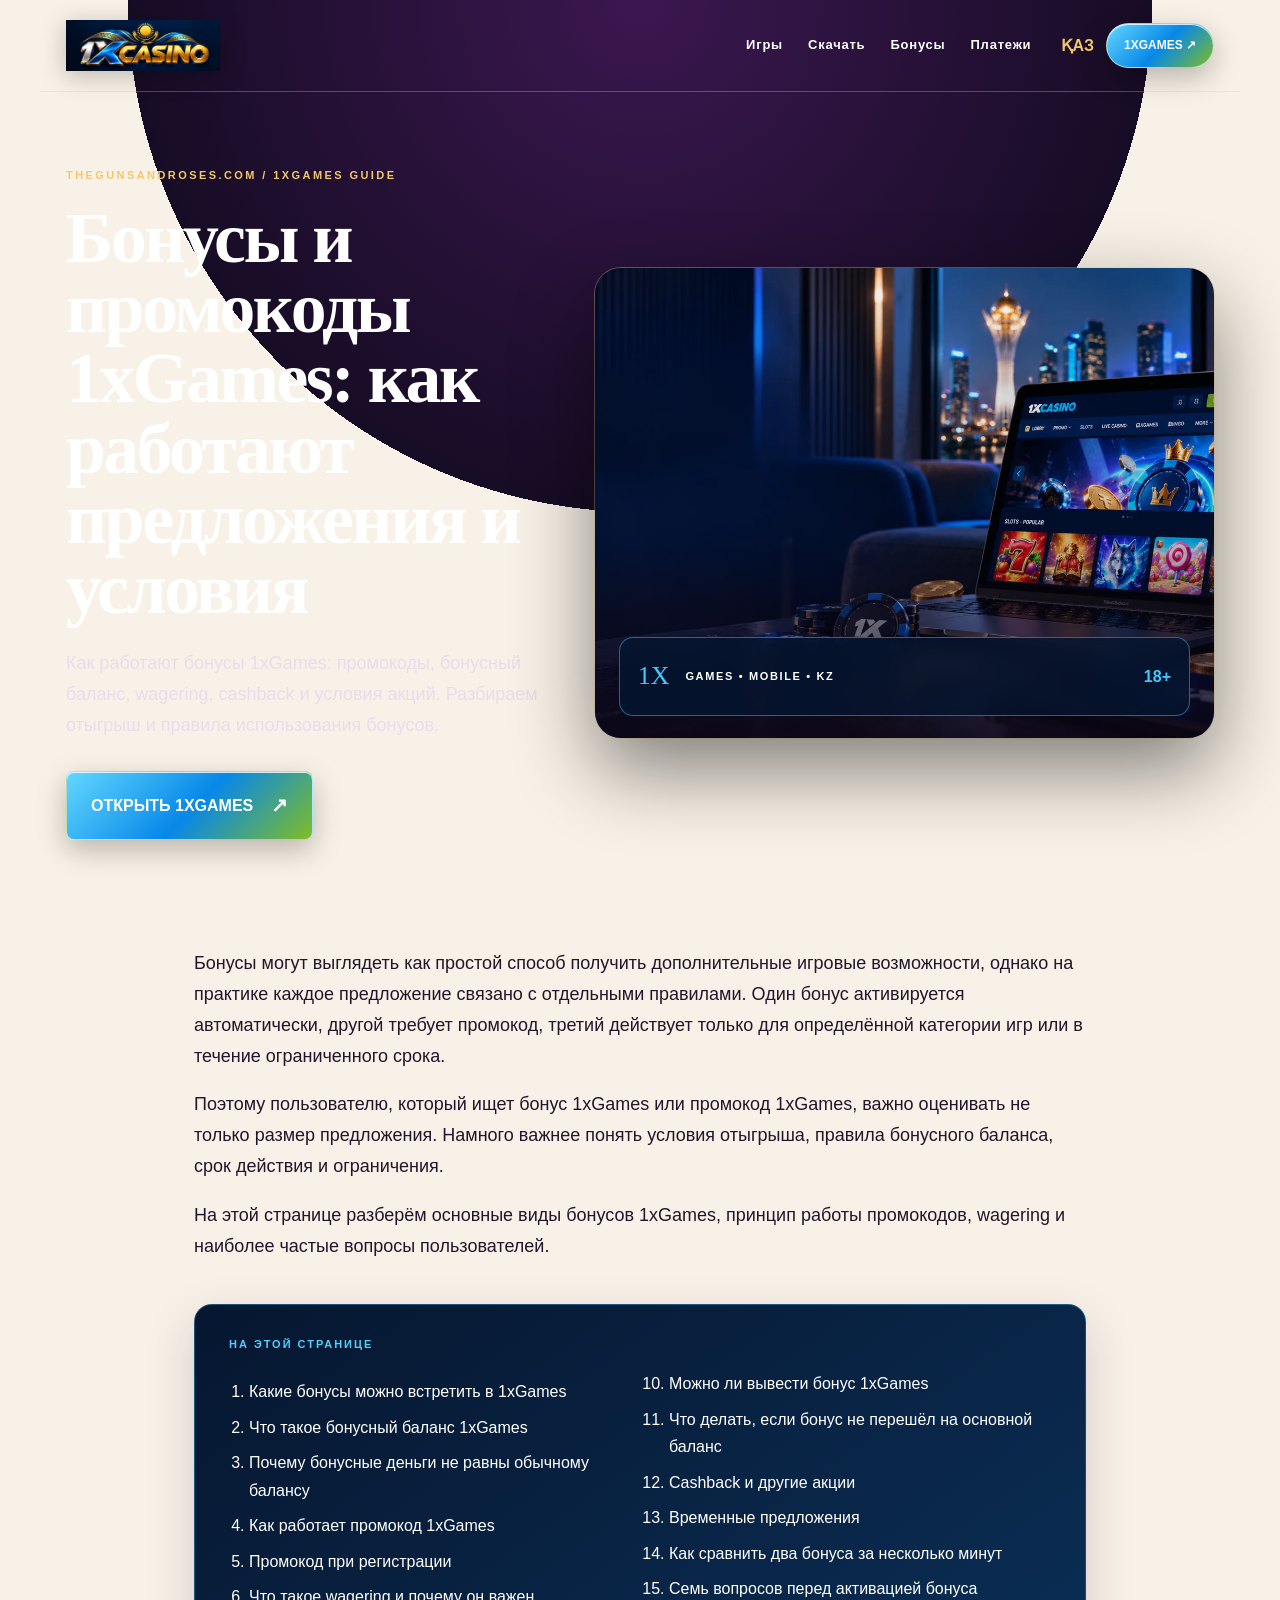
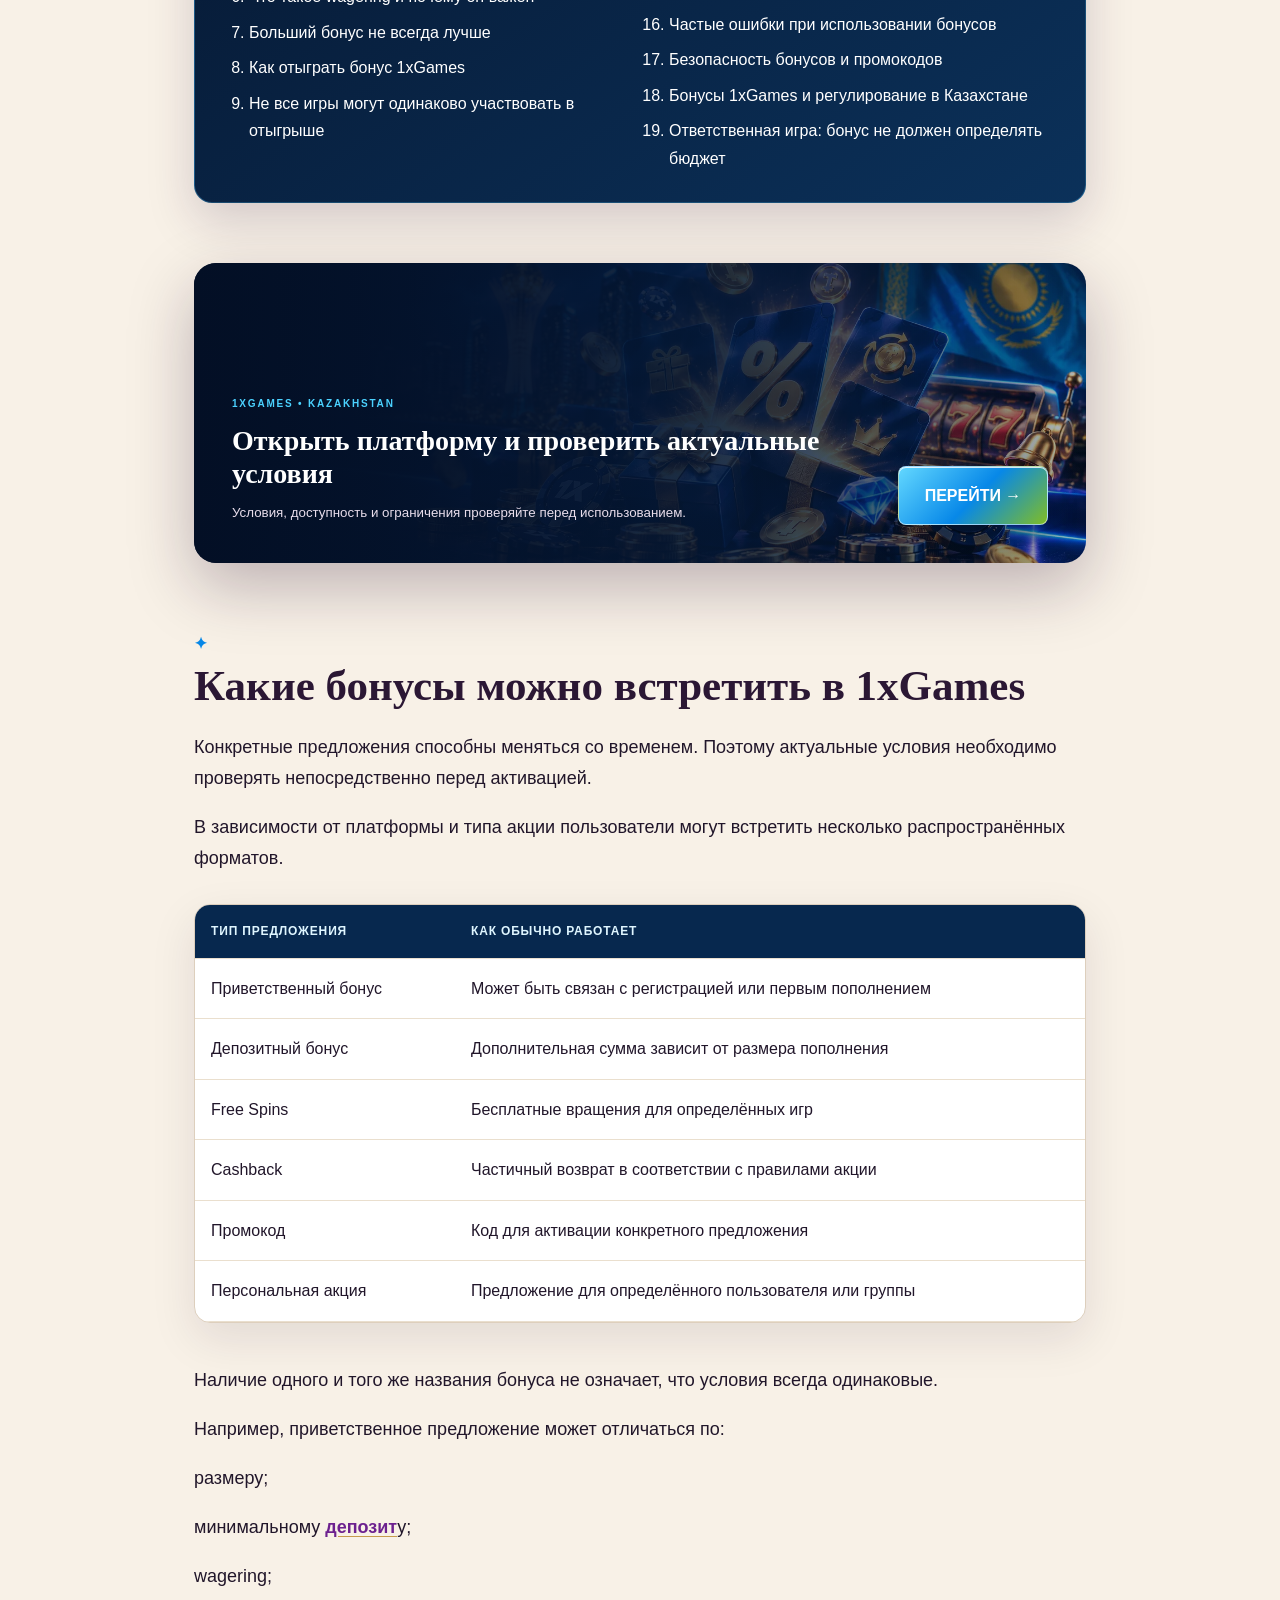
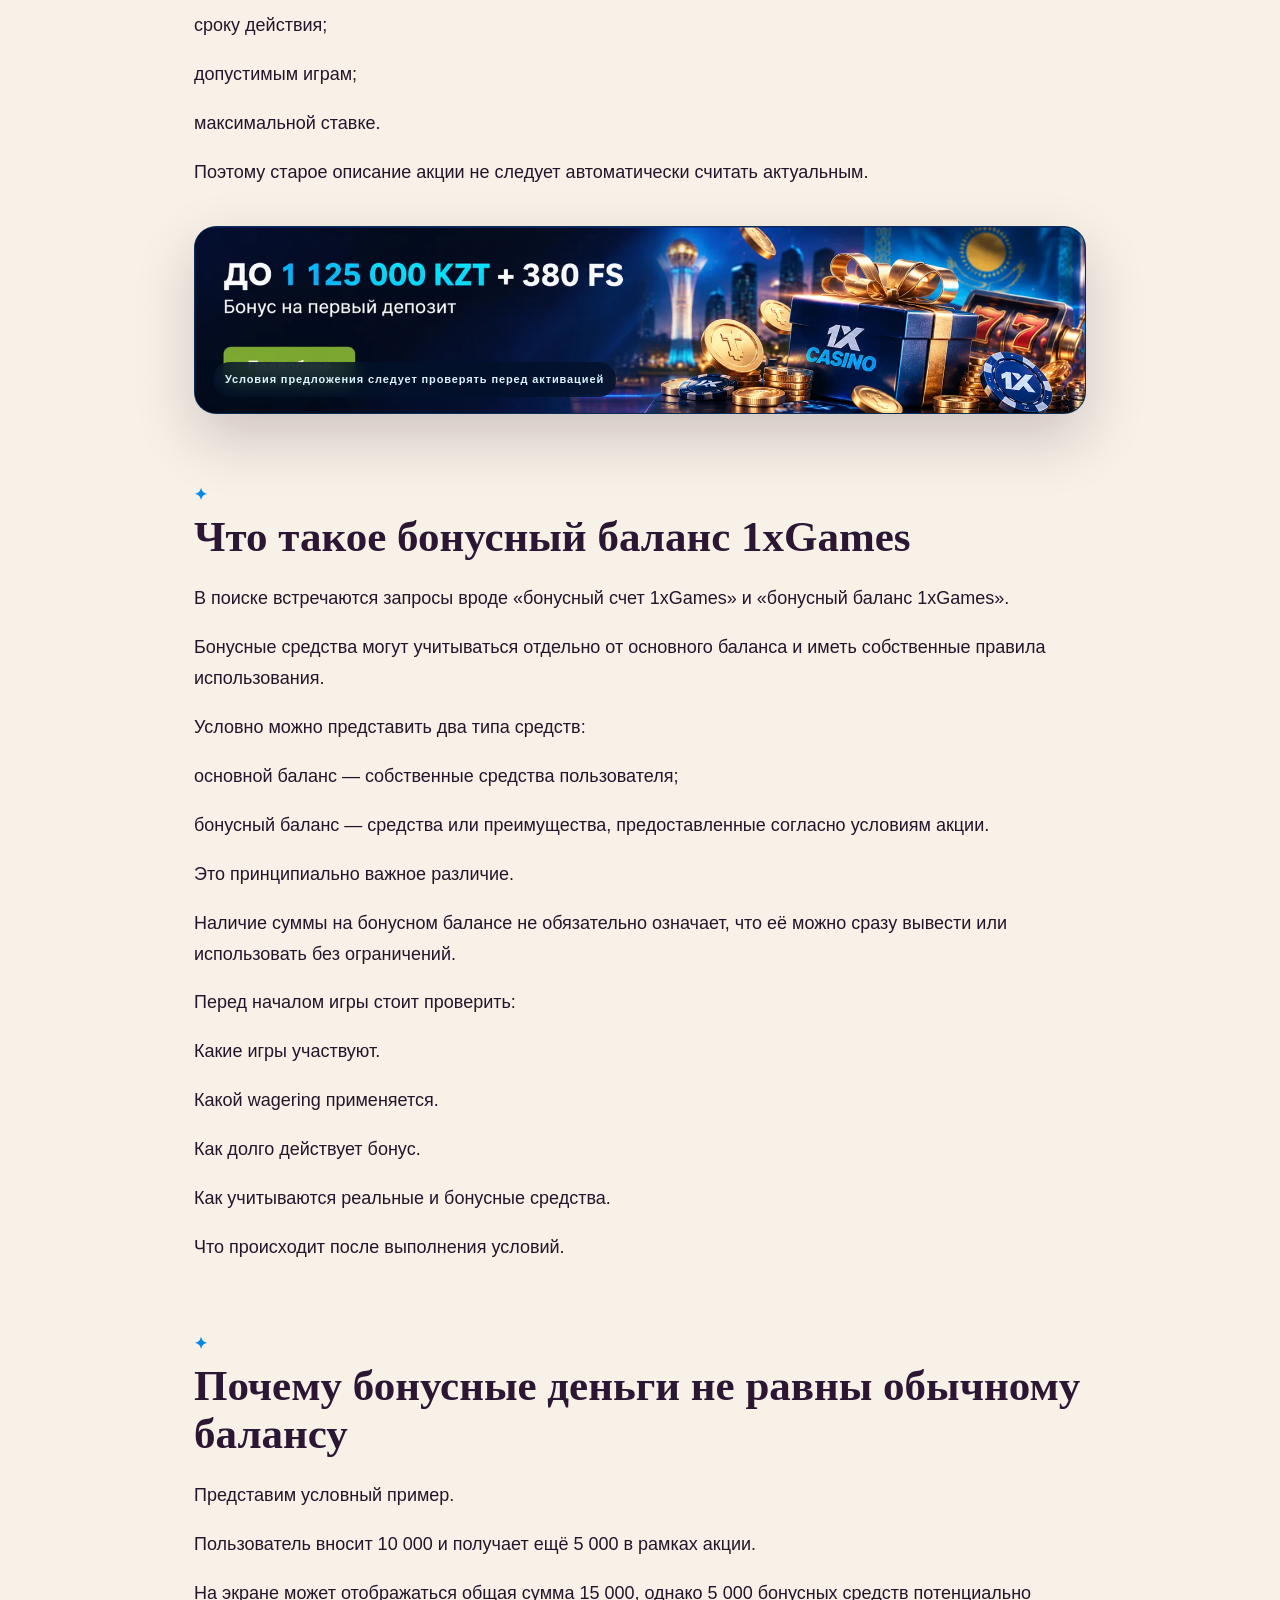
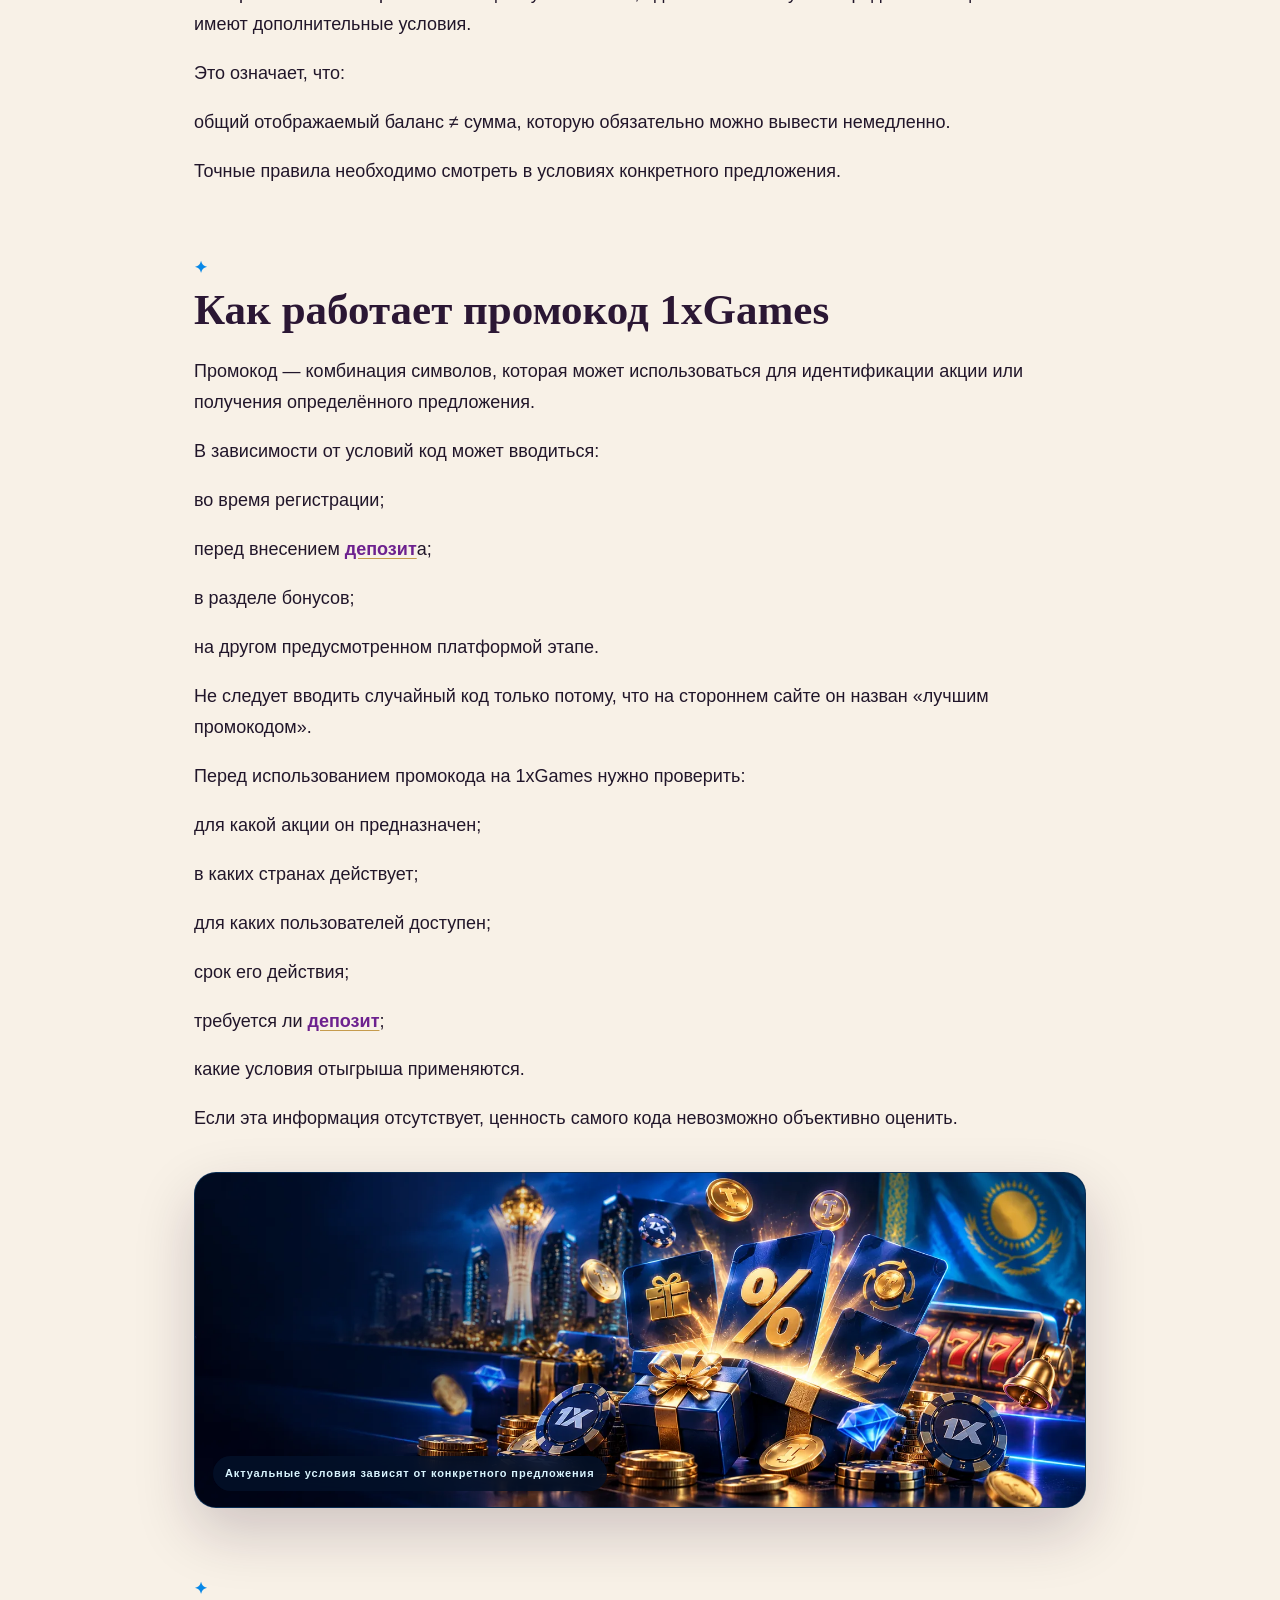
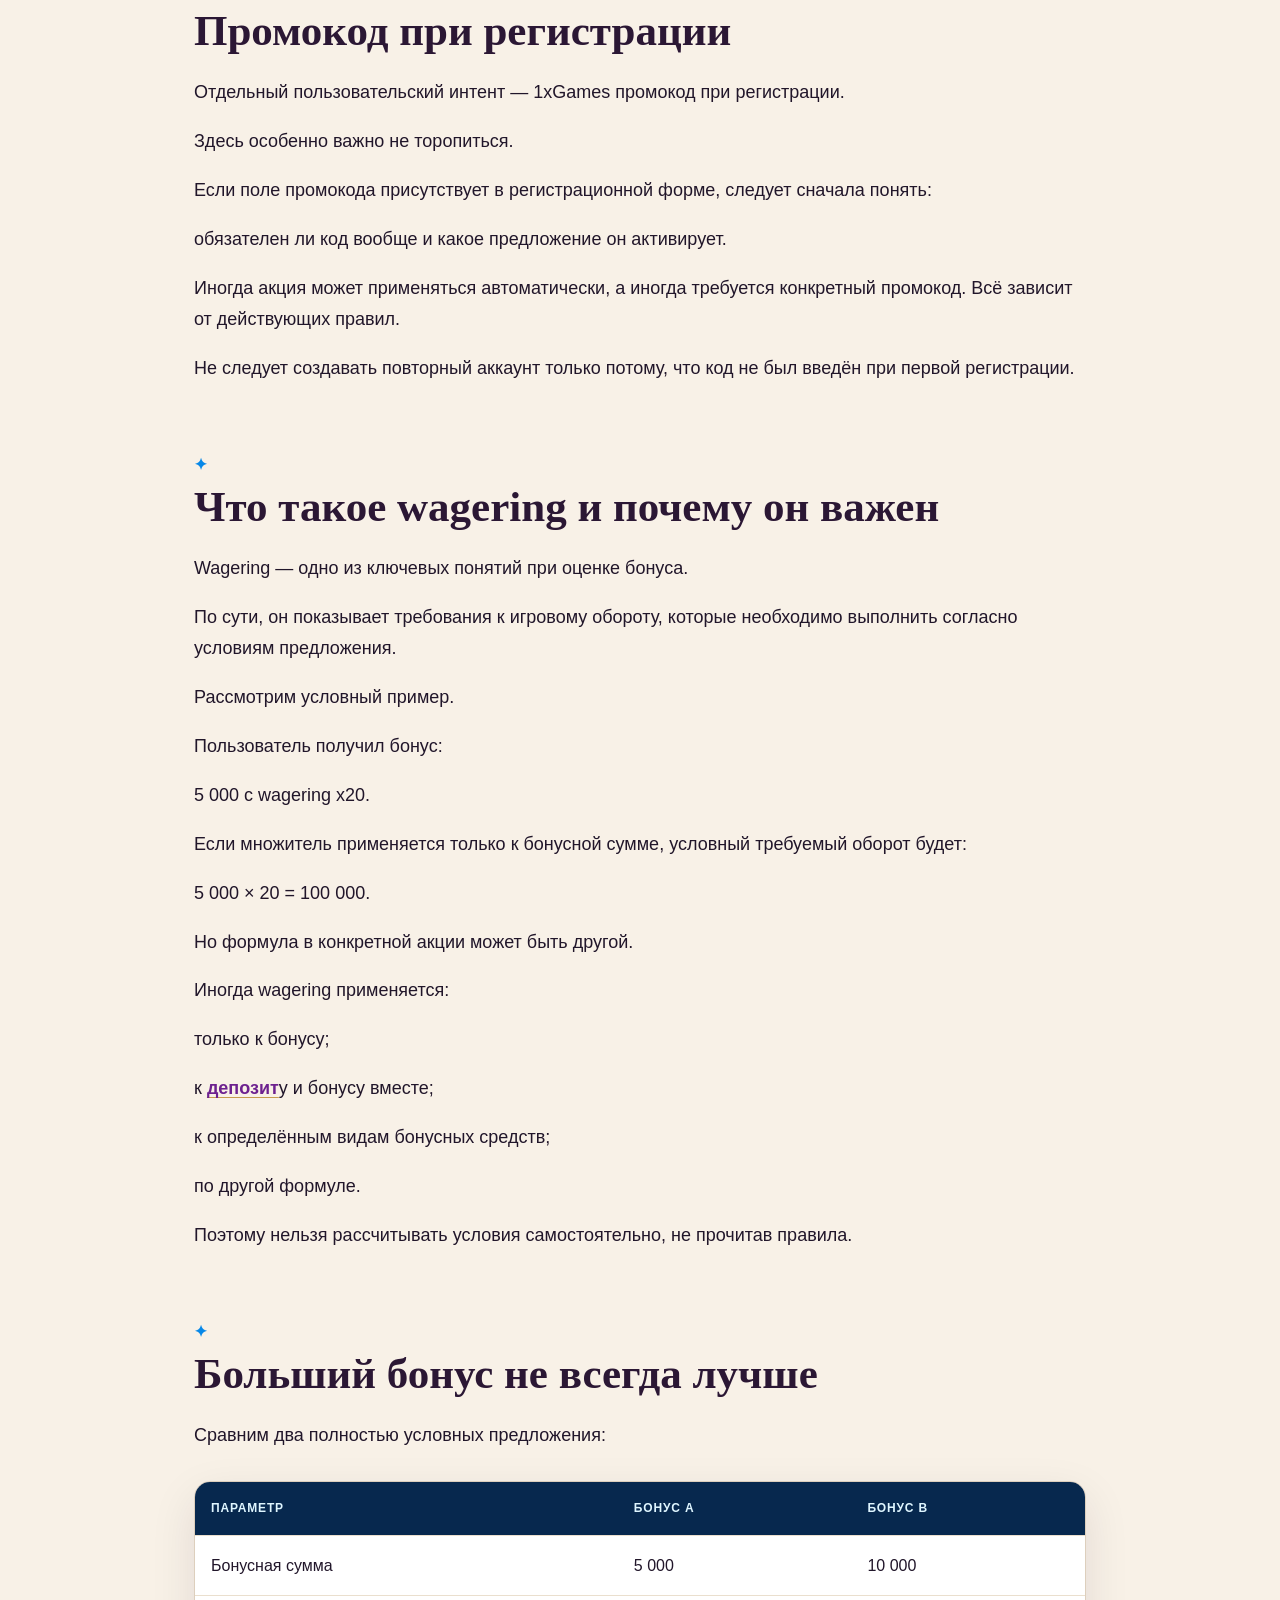
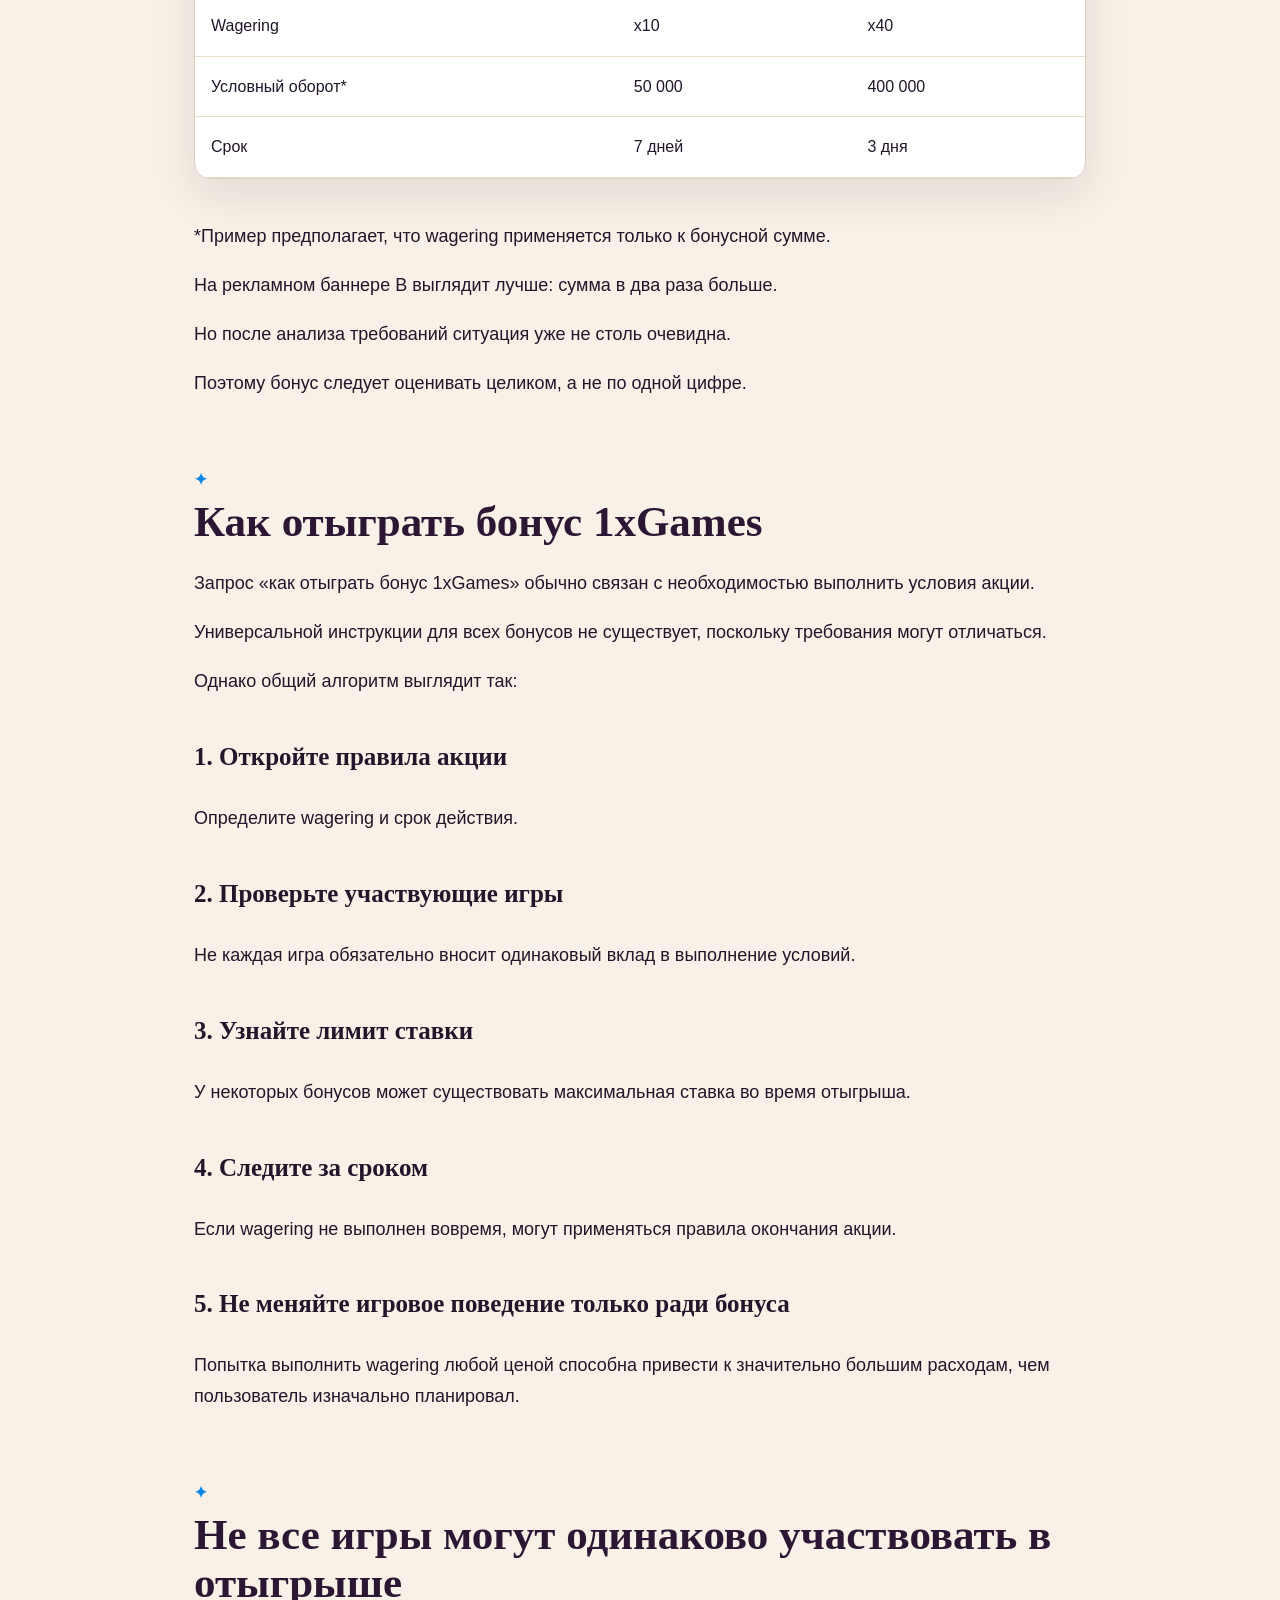
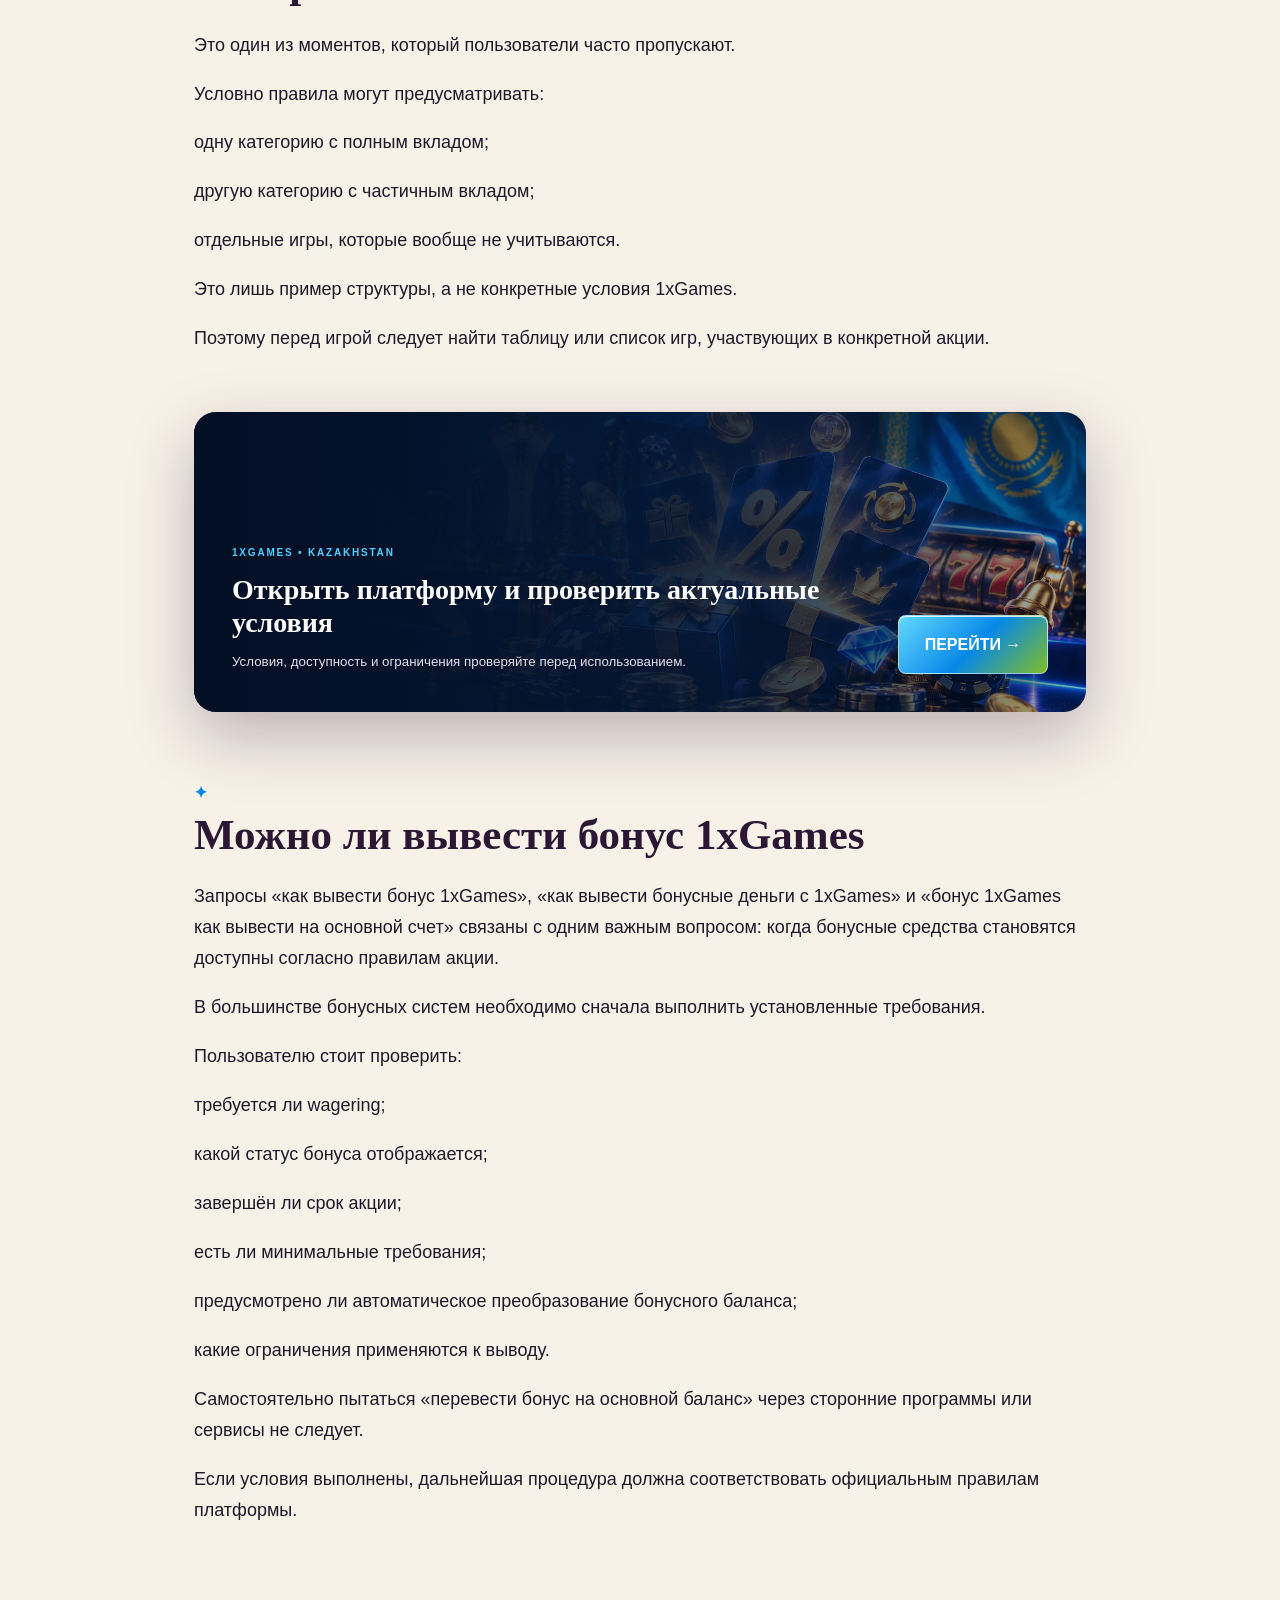
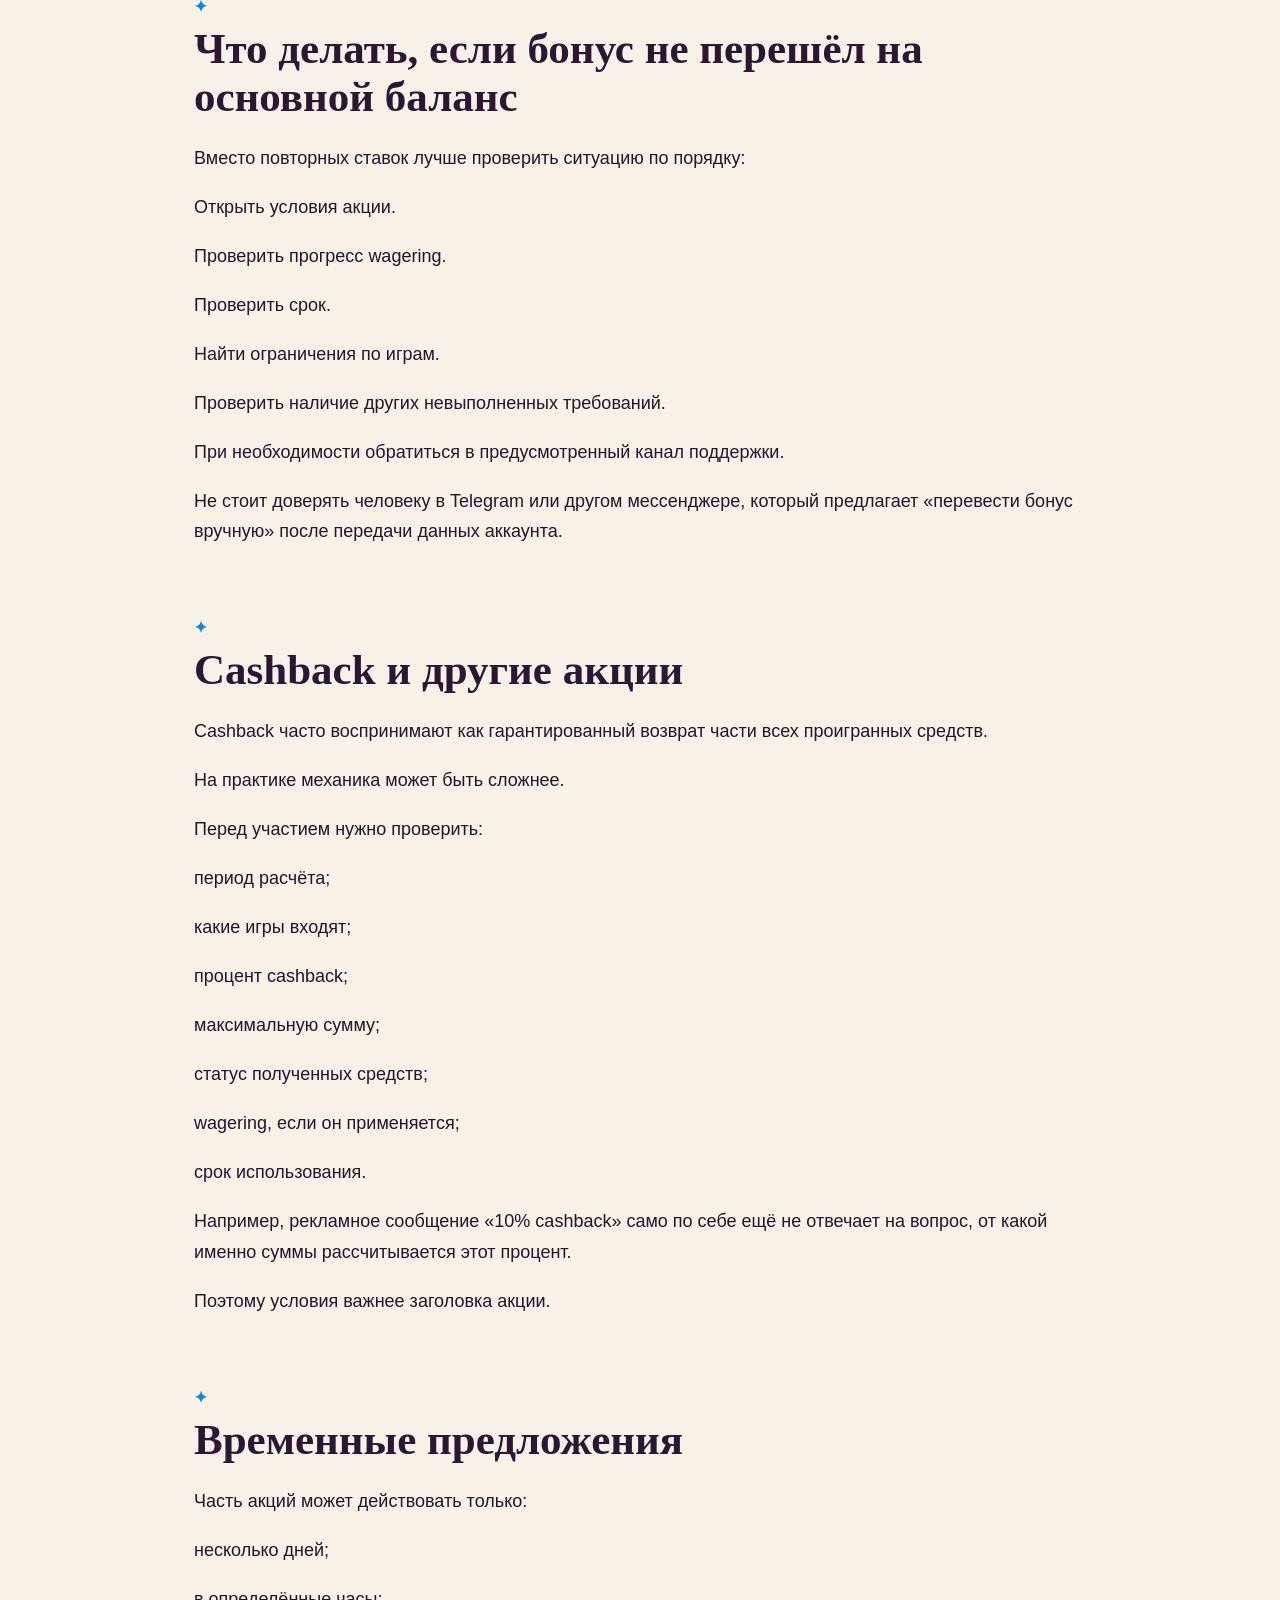
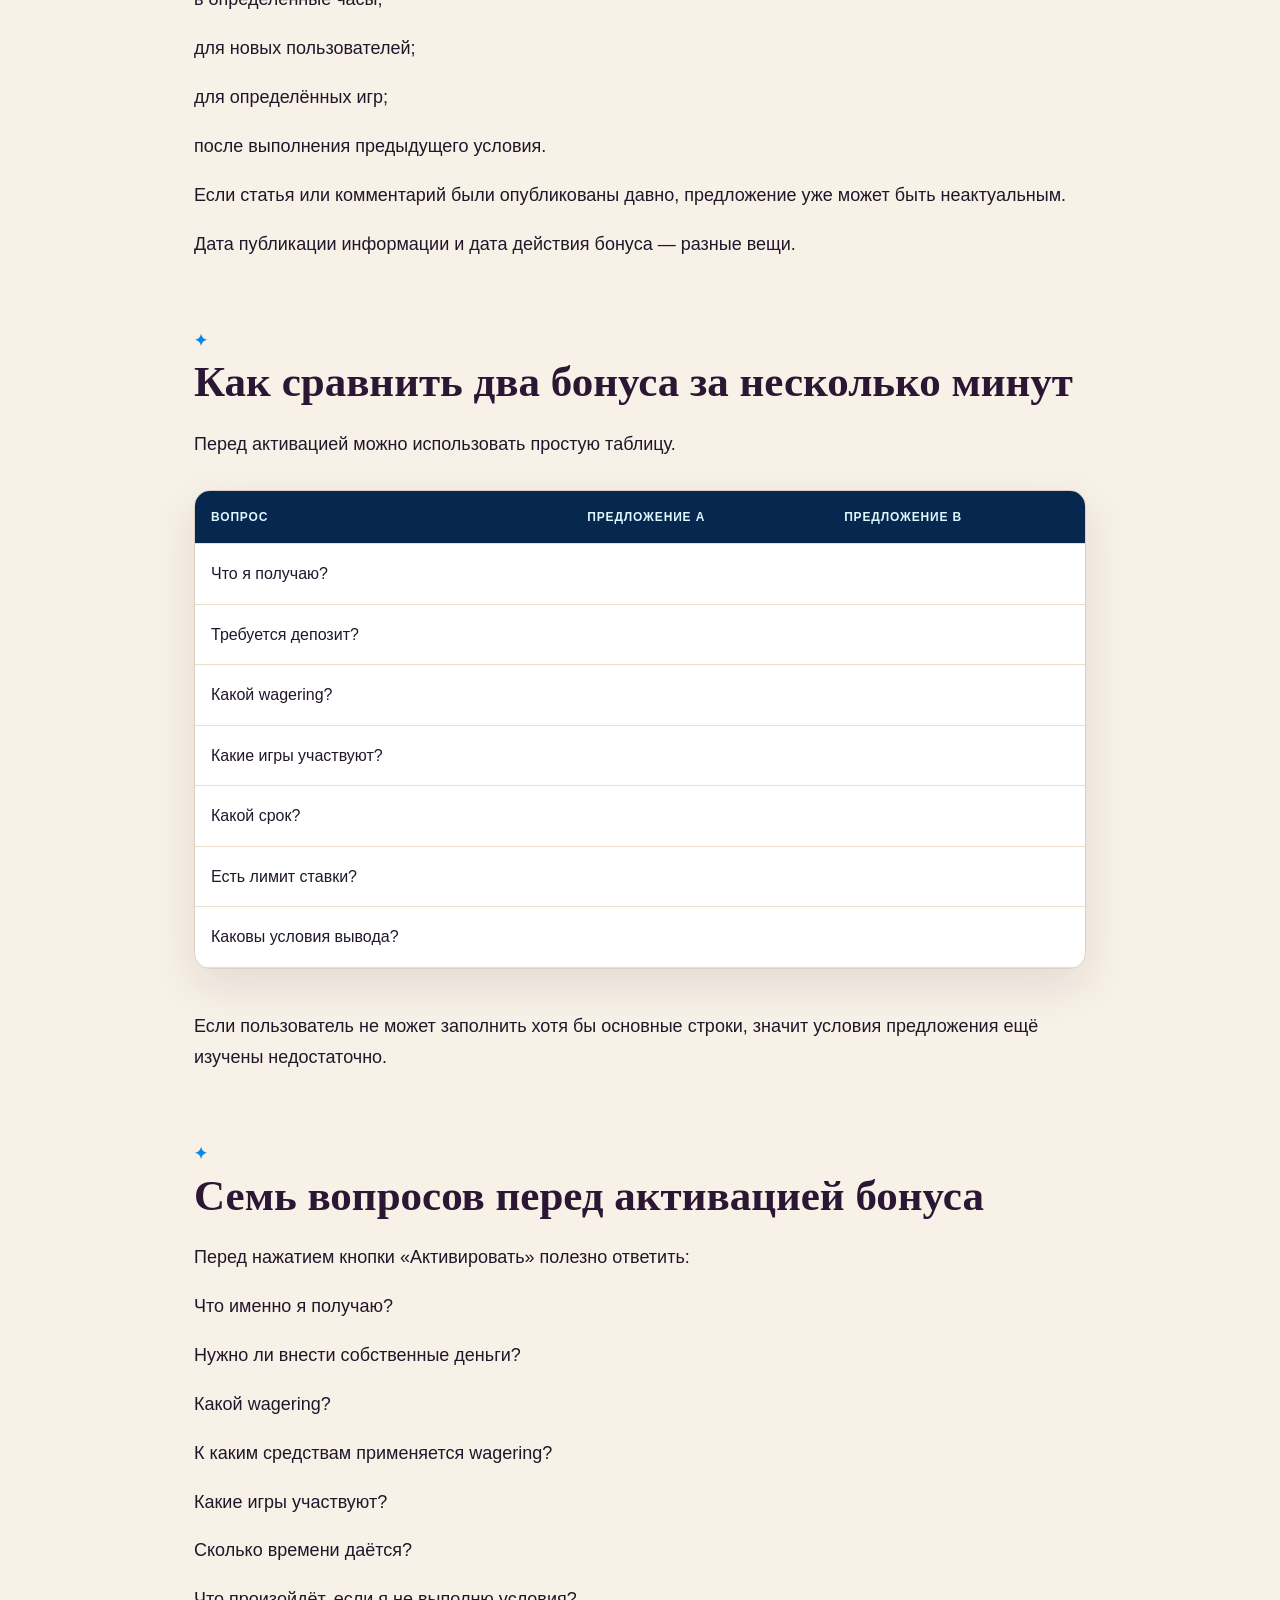
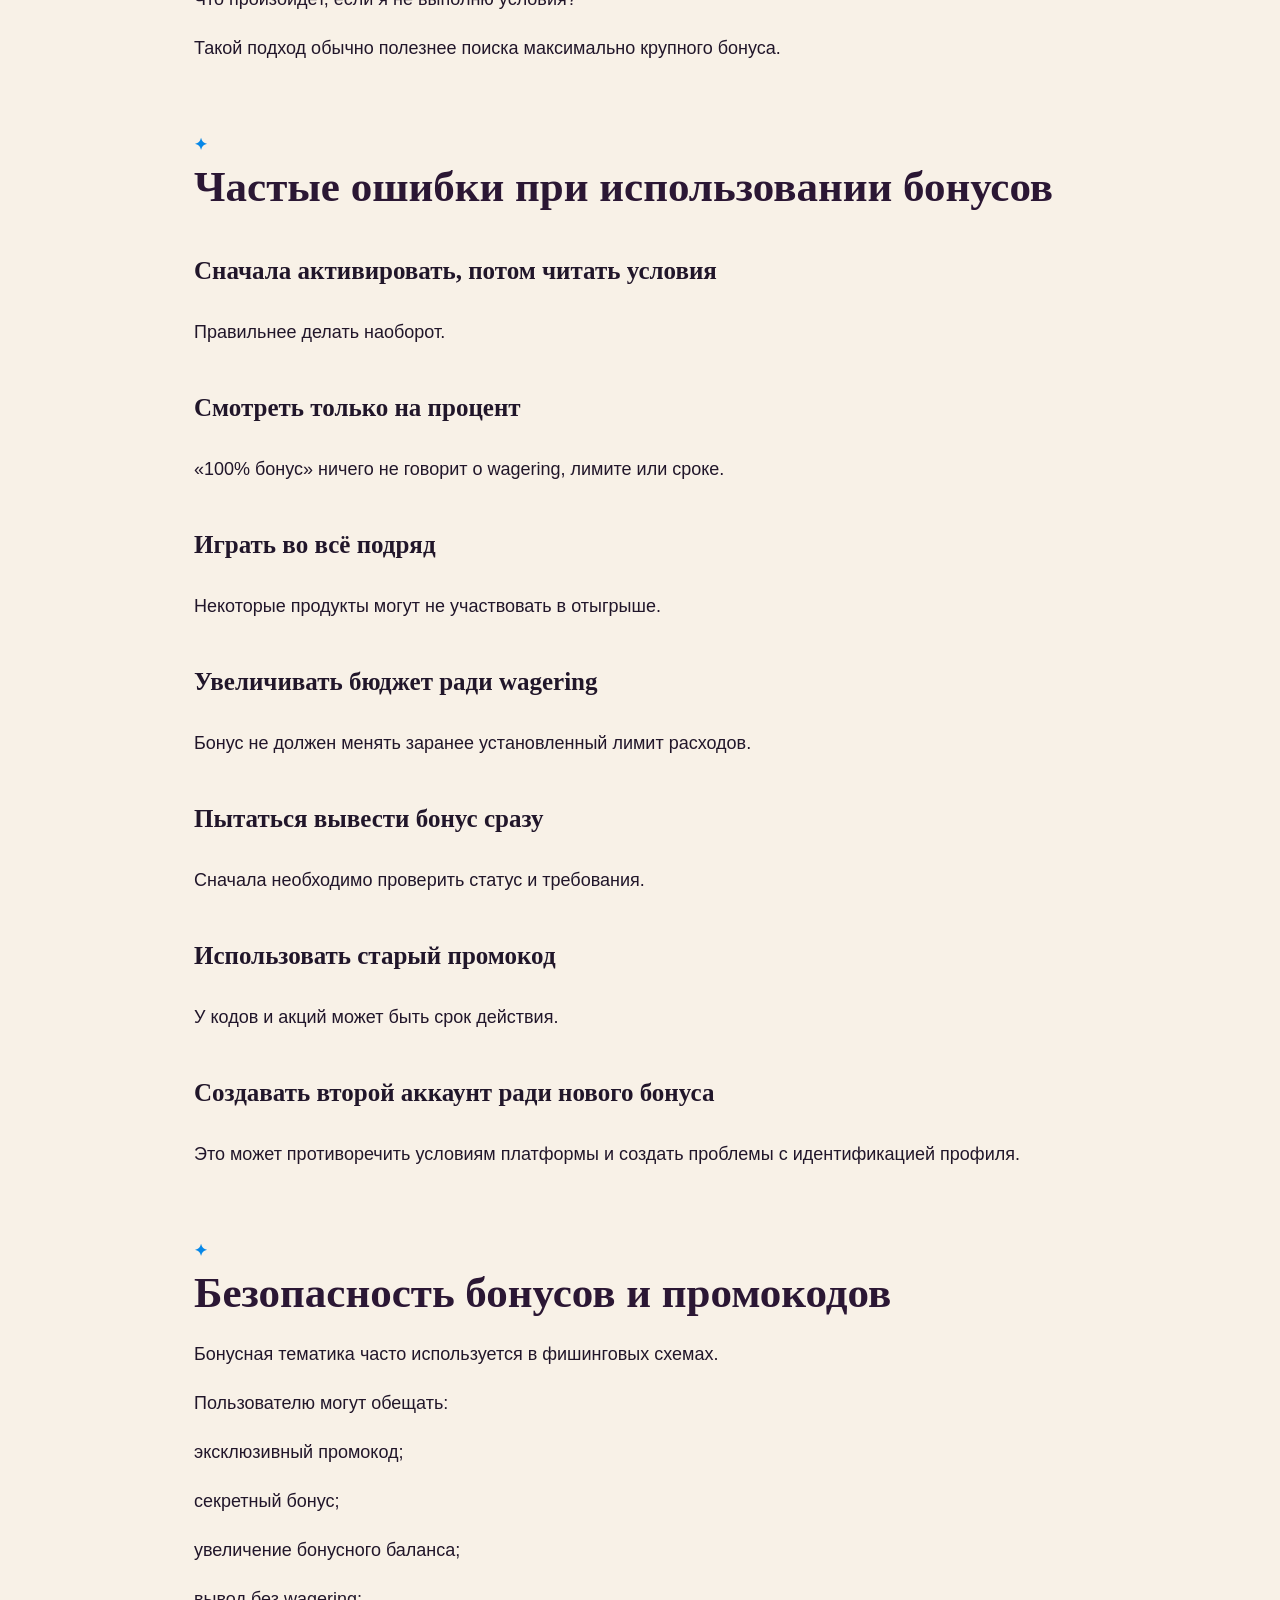
==== commit a059399f: "Update2" ====
--- a/bonuses/index.html
+++ b/bonuses/index.html
@@ -1,5 +1,5 @@
-<!doctype html><html lang="ru"><head><meta charset="utf-8"><meta name="viewport" content="width=device-width,initial-scale=1"><title>Бонусы 1xGames — промокоды, условия и отыгрыш</title><meta name="description" content="Как работают бонусы 1xGames: промокоды, бонусный баланс, wagering, cashback и условия акций. Разбираем отыгрыш и правила использования бонусов."><link rel="canonical" href="https://thegunsandroses.com/bonuses/"><meta name="robots" content="index,follow"><meta name="google-site-verification" content="P_tBZTkmZBPvhhTVpAWwyuTfqRqusBLi5eSHK2BmX5U" /><meta property="og:title" content="Бонусы 1xGames — промокоды, условия и отыгрыш"><meta property="og:description" content="Как работают бонусы 1xGames: промокоды, бонусный баланс, wagering, cashback и условия акций. Разбираем отыгрыш и правила использования бонусов."><meta property="og:url" content="https://thegunsandroses.com/bonuses/"><meta property="og:type" content="article"><link rel="icon" href="/favicon.svg" type="image/svg+xml"><link rel="stylesheet" href="/assets/css/site.css"></head><body>
-<header class="mast"><a class="brand" href="/"><span class="brand-mark">1X</span><span class="brand-copy">GAMES<br><b>KAZAKHSTAN</b></span></a><nav class="desk-nav"><a href="/games/">Игры</a><a href="/download/">Скачать</a><a href="/bonuses/">Бонусы</a><a href="/payments/">Платежи</a></nav><div class="head-actions"><a class="lang" href="/kz/bonuses/">ҚАЗ</a><a class="head-cta" href="/go/">1XGAMES ↗</a></div></header>
+<!doctype html><html lang="ru"><head><meta charset="utf-8"><meta name="viewport" content="width=device-width,initial-scale=1"><title>Бонусы 1xGames — промокоды, условия и отыгрыш</title><meta name="description" content="Как работают бонусы 1xGames: промокоды, бонусный баланс, wagering, cashback и условия акций. Разбираем отыгрыш и правила использования бонусов."><link rel="canonical" href="https://thegunsandroses.com/bonuses/"><meta name="robots" content="index,follow"><meta name="google-site-verification" content="P_tBZTkmZBPvhhTVpAWwyuTfqRqusBLi5eSHK2BmX5U" /><meta property="og:title" content="Бонусы 1xGames — промокоды, условия и отыгрыш"><meta property="og:description" content="Как работают бонусы 1xGames: промокоды, бонусный баланс, wagering, cashback и условия акций. Разбираем отыгрыш и правила использования бонусов."><meta property="og:url" content="https://thegunsandroses.com/bonuses/"><meta property="og:type" content="article"><link rel="icon" href="/assets/img/favicon.webp" type="image/webp"><link rel="stylesheet" href="/assets/css/site.css"></head><body class="route-bonuses">
+<header class="mast"><a class="brand" href="/"><img src="/assets/img/logo.webp" alt="1xCasino Kazakhstan"></a><nav class="desk-nav"><a href="/games/">Игры</a><a href="/download/">Скачать</a><a href="/bonuses/">Бонусы</a><a href="/payments/">Платежи</a></nav><div class="head-actions"><a class="lang" href="/kz/bonuses/">ҚАЗ</a><a class="head-cta" href="/go/">1XGAMES ↗</a></div></header>
 <main><section class="hero"><div class="hero-copy"><div class="eyebrow">THEGUNSANDROSES.COM / 1XGAMES GUIDE</div><h1>Бонусы и промокоды 1xGames: как работают предложения и условия</h1><p>Как работают бонусы 1xGames: промокоды, бонусный баланс, wagering, cashback и условия акций. Разбираем отыгрыш и правила использования бонусов.</p><a class="hero-btn" href="/go/">ОТКРЫТЬ 1XGAMES <span>↗</span></a></div><div class="hero-art" aria-hidden="true"><div class="grid-card"><span>1X</span><b>GAMES • MOBILE • KZ</b><em>18+</em></div></div></section>
-<article class="content-shell"><p>Бонусы могут выглядеть как простой способ получить дополнительные игровые возможности, однако на практике каждое предложение связано с отдельными правилами. Один бонус активируется автоматически, другой требует промокод, третий действует только для определённой категории игр или в течение ограниченного срока.</p><p>Поэтому пользователю, который ищет бонус 1xGames или промокод 1xGames, важно оценивать не только размер предложения. Намного важнее понять условия отыгрыша, правила бонусного баланса, срок действия и ограничения.</p><p>На этой странице разберём основные виды бонусов 1xGames, принцип работы промокодов, wagering и наиболее частые вопросы пользователей.</p><nav class="toc"><div class="toc-kicker">НА ЭТОЙ СТРАНИЦЕ</div><ol><li><a href="#какие-бонусы-можно-встретить-в-1xgames">Какие бонусы можно встретить в 1xGames</a></li><li><a href="#что-такое-бонусный-баланс-1xgames">Что такое бонусный баланс 1xGames</a></li><li><a href="#почему-бонусные-деньги-не-равны-обычному-балансу">Почему бонусные деньги не равны обычному балансу</a></li><li><a href="#как-работает-промокод-1xgames">Как работает промокод 1xGames</a></li><li><a href="#промокод-при-регистрации">Промокод при регистрации</a></li><li><a href="#что-такое-wagering-и-почему-он-важен">Что такое wagering и почему он важен</a></li><li><a href="#больший-бонус-не-всегда-лучше">Больший бонус не всегда лучше</a></li><li><a href="#как-отыграть-бонус-1xgames">Как отыграть бонус 1xGames</a></li><li><a href="#не-все-игры-могут-одинаково-участвовать-в-отыгрыше">Не все игры могут одинаково участвовать в отыгрыше</a></li><li><a href="#можно-ли-вывести-бонус-1xgames">Можно ли вывести бонус 1xGames</a></li><li><a href="#что-делать-если-бонус-не-перешёл-на-основной-баланс">Что делать, если бонус не перешёл на основной баланс</a></li><li><a href="#cashback-и-другие-акции">Cashback и другие акции</a></li><li><a href="#временные-предложения">Временные предложения</a></li><li><a href="#как-сравнить-два-бонуса-за-несколько-минут">Как сравнить два бонуса за несколько минут</a></li><li><a href="#семь-вопросов-перед-активацией-бонуса">Семь вопросов перед активацией бонуса</a></li><li><a href="#частые-ошибки-при-использовании-бонусов">Частые ошибки при использовании бонусов</a></li><li><a href="#безопасность-бонусов-и-промокодов">Безопасность бонусов и промокодов</a></li><li><a href="#бонусы-1xgames-и-регулирование-в-казахстане">Бонусы 1xGames и регулирование в Казахстане</a></li><li><a href="#ответственная-игра-бонус-не-должен-определять-бюджет">Ответственная игра: бонус не должен определять бюджет</a></li></ol></nav><aside class="ref-panel"><div><span class="ref-label">1XGAMES • KAZAKHSTAN</span><strong>Открыть платформу и проверить актуальные условия</strong><small>Условия, доступность и ограничения проверяйте перед использованием.</small></div><a class="action-btn" href="/go/">ПЕРЕЙТИ →</a></aside><p>Какие бонусы бывают в 1xGames</p><p>Что такое бонусный баланс</p><p>Как работают промокоды</p><p>Что такое wagering</p><p>Как отыгрывать бонус</p><p>Можно ли вывести бонус</p><p>Cashback и акции</p><p>Как сравнивать бонусы</p><p>Ошибки при использовании бонусов</p><p>Безопасность промокодов и акций</p><p>Регулирование в Казахстане</p><p>Ответственная игра</p><p>FAQ</p><h2 id="какие-бонусы-можно-встретить-в-1xgames">Какие бонусы можно встретить в 1xGames</h2><p>Конкретные предложения способны меняться со временем. Поэтому актуальные условия необходимо проверять непосредственно перед активацией.</p><p>В зависимости от платформы и типа акции пользователи могут встретить несколько распространённых форматов.</p><div class="table-wrap"><table><tr><th>Тип предложения</th><th>Как обычно работает</th></tr><tr><td>Приветственный бонус</td><td>Может быть связан с регистрацией или первым пополнением</td></tr><tr><td>Депозитный бонус</td><td>Дополнительная сумма зависит от размера пополнения</td></tr><tr><td>Free Spins</td><td>Бесплатные вращения для определённых игр</td></tr><tr><td>Cashback</td><td>Частичный возврат в соответствии с правилами акции</td></tr><tr><td>Промокод</td><td>Код для активации конкретного предложения</td></tr><tr><td>Персональная акция</td><td>Предложение для определённого пользователя или группы</td></tr></table></div><p>Наличие одного и того же названия бонуса не означает, что условия всегда одинаковые.</p><p>Например, приветственное предложение может отличаться по:</p><p>размеру;</p><p>минимальному <a class="text-link" href="/payments/">депозит</a>у;</p><p>wagering;</p><p>сроку действия;</p><p>допустимым играм;</p><p>максимальной ставке.</p><p>Поэтому старое описание акции не следует автоматически считать актуальным.</p><h2 id="что-такое-бонусный-баланс-1xgames">Что такое бонусный баланс 1xGames</h2><p>В поиске встречаются запросы вроде «бонусный счет 1xGames» и «бонусный баланс 1xGames».</p><p>Бонусные средства могут учитываться отдельно от основного баланса и иметь собственные правила использования.</p><p>Условно можно представить два типа средств:</p><p>основной баланс — собственные средства пользователя;</p><p>бонусный баланс — средства или преимущества, предоставленные согласно условиям акции.</p><p>Это принципиально важное различие.</p><p>Наличие суммы на бонусном балансе не обязательно означает, что её можно сразу вывести или использовать без ограничений.</p><p>Перед началом игры стоит проверить:</p><p>Какие игры участвуют.</p><p>Какой wagering применяется.</p><p>Как долго действует бонус.</p><p>Как учитываются реальные и бонусные средства.</p><p>Что происходит после выполнения условий.</p><h2 id="почему-бонусные-деньги-не-равны-обычному-балансу">Почему бонусные деньги не равны обычному балансу</h2><p>Представим условный пример.</p><p>Пользователь вносит 10 000 и получает ещё 5 000 в рамках акции.</p><p>На экране может отображаться общая сумма 15 000, однако 5 000 бонусных средств потенциально имеют дополнительные условия.</p><p>Это означает, что:</p><p>общий отображаемый баланс ≠ сумма, которую обязательно можно вывести немедленно.</p><p>Точные правила необходимо смотреть в условиях конкретного предложения.</p><h2 id="как-работает-промокод-1xgames">Как работает промокод 1xGames</h2><p>Промокод — комбинация символов, которая может использоваться для идентификации акции или получения определённого предложения.</p><p>В зависимости от условий код может вводиться:</p><p>во время регистрации;</p><p>перед внесением <a class="text-link" href="/payments/">депозит</a>а;</p><p>в разделе бонусов;</p><p>на другом предусмотренном платформой этапе.</p><p>Не следует вводить случайный код только потому, что на стороннем сайте он назван «лучшим промокодом».</p><p>Перед использованием промокода на 1xGames нужно проверить:</p><p>для какой акции он предназначен;</p><p>в каких странах действует;</p><p>для каких пользователей доступен;</p><p>срок его действия;</p><p>требуется ли <a class="text-link" href="/payments/">депозит</a>;</p><p>какие условия отыгрыша применяются.</p><p>Если эта информация отсутствует, ценность самого кода невозможно объективно оценить.</p><h2 id="промокод-при-регистрации">Промокод при регистрации</h2><p>Отдельный пользовательский интент — 1xGames промокод при регистрации.</p><p>Здесь особенно важно не торопиться.</p><p>Если поле промокода присутствует в регистрационной форме, следует сначала понять:</p><p>обязателен ли код вообще и какое предложение он активирует.</p><p>Иногда акция может применяться автоматически, а иногда требуется конкретный промокод. Всё зависит от действующих правил.</p><p>Не следует создавать повторный аккаунт только потому, что код не был введён при первой регистрации.</p><h2 id="что-такое-wagering-и-почему-он-важен">Что такое wagering и почему он важен</h2><figure class="editorial-image"><img src="/assets/img/gameplay.webp" alt="Игровые механики 1xGames" loading="lazy"><figcaption class="image-note">Игровые механики 1xGames</figcaption></figure><p>Wagering — одно из ключевых понятий при оценке бонуса.</p><p>По сути, он показывает требования к игровому обороту, которые необходимо выполнить согласно условиям предложения.</p><p>Рассмотрим условный пример.</p><p>Пользователь получил бонус:</p><p>5 000 с wagering x20.</p><p>Если множитель применяется только к бонусной сумме, условный требуемый оборот будет:</p><p>5 000 × 20 = 100 000.</p><p>Но формула в конкретной акции может быть другой.</p><p>Иногда wagering применяется:</p><p>только к бонусу;</p><p>к <a class="text-link" href="/payments/">депозит</a>у и бонусу вместе;</p><p>к определённым видам бонусных средств;</p><p>по другой формуле.</p><p>Поэтому нельзя рассчитывать условия самостоятельно, не прочитав правила.</p><h2 id="больший-бонус-не-всегда-лучше">Больший бонус не всегда лучше</h2><p>Сравним два полностью условных предложения:</p><div class="table-wrap"><table><tr><th>Параметр</th><th>Бонус A</th><th>Бонус B</th></tr><tr><td>Бонусная сумма</td><td>5 000</td><td>10 000</td></tr><tr><td>Wagering</td><td>x10</td><td>x40</td></tr><tr><td>Условный оборот*</td><td>50 000</td><td>400 000</td></tr><tr><td>Срок</td><td>7 дней</td><td>3 дня</td></tr></table></div><p>*Пример предполагает, что wagering применяется только к бонусной сумме.</p><p>На рекламном баннере B выглядит лучше: сумма в два раза больше.</p><p>Но после анализа требований ситуация уже не столь очевидна.</p><p>Поэтому бонус следует оценивать целиком, а не по одной цифре.</p><h2 id="как-отыграть-бонус-1xgames">Как отыграть бонус 1xGames</h2><p>Запрос «как отыграть бонус 1xGames» обычно связан с необходимостью выполнить условия акции.</p><p>Универсальной инструкции для всех бонусов не существует, поскольку требования могут отличаться.</p><p>Однако общий алгоритм выглядит так:</p><h3>1. Откройте правила акции</h3><p>Определите wagering и срок действия.</p><h3>2. Проверьте участвующие игры</h3><p>Не каждая игра обязательно вносит одинаковый вклад в выполнение условий.</p><h3>3. Узнайте лимит ставки</h3><p>У некоторых бонусов может существовать максимальная ставка во время отыгрыша.</p><h3>4. Следите за сроком</h3><p>Если wagering не выполнен вовремя, могут применяться правила окончания акции.</p><h3>5. Не меняйте игровое поведение только ради бонуса</h3><p>Попытка выполнить wagering любой ценой способна привести к значительно большим расходам, чем пользователь изначально планировал.</p><h2 id="не-все-игры-могут-одинаково-участвовать-в-отыгрыше">Не все игры могут одинаково участвовать в отыгрыше</h2><p>Это один из моментов, который пользователи часто пропускают.</p><p>Условно правила могут предусматривать:</p><p>одну категорию с полным вкладом;</p><p>другую категорию с частичным вкладом;</p><p>отдельные игры, которые вообще не учитываются.</p><p>Это лишь пример структуры, а не конкретные условия 1xGames.</p><p>Поэтому перед игрой следует найти таблицу или список игр, участвующих в конкретной акции.</p><aside class="ref-panel"><div><span class="ref-label">1XGAMES • KAZAKHSTAN</span><strong>Открыть платформу и проверить актуальные условия</strong><small>Условия, доступность и ограничения проверяйте перед использованием.</small></div><a class="action-btn" href="/go/">ПЕРЕЙТИ →</a></aside><h2 id="можно-ли-вывести-бонус-1xgames">Можно ли вывести бонус 1xGames</h2><p>Запросы «как вывести бонус 1xGames», «как вывести бонусные деньги с 1xGames» и «бонус 1xGames как вывести на основной счет» связаны с одним важным вопросом: когда бонусные средства становятся доступны согласно правилам акции.</p><p>В большинстве бонусных систем необходимо сначала выполнить установленные требования.</p><p>Пользователю стоит проверить:</p><p>требуется ли wagering;</p><p>какой статус бонуса отображается;</p><p>завершён ли срок акции;</p><p>есть ли минимальные требования;</p><p>предусмотрено ли автоматическое преобразование бонусного баланса;</p><p>какие ограничения применяются к выводу.</p><p>Самостоятельно пытаться «перевести бонус на основной баланс» через сторонние программы или сервисы не следует.</p><p>Если условия выполнены, дальнейшая процедура должна соответствовать официальным правилам платформы.</p><h2 id="что-делать-если-бонус-не-перешёл-на-основной-баланс">Что делать, если бонус не перешёл на основной баланс</h2><figure class="editorial-image tall"><img src="/assets/img/mobile.webp" alt="Мобильный формат 1xGames" loading="lazy"><figcaption class="image-note">Мобильный формат 1xGames</figcaption></figure><p>Вместо повторных ставок лучше проверить ситуацию по порядку:</p><p>Открыть условия акции.</p><p>Проверить прогресс wagering.</p><p>Проверить срок.</p><p>Найти ограничения по играм.</p><p>Проверить наличие других невыполненных требований.</p><p>При необходимости обратиться в предусмотренный канал поддержки.</p><p>Не стоит доверять человеку в Telegram или другом мессенджере, который предлагает «перевести бонус вручную» после передачи данных аккаунта.</p><h2 id="cashback-и-другие-акции">Cashback и другие акции</h2><p>Cashback часто воспринимают как гарантированный возврат части всех проигранных средств.</p><p>На практике механика может быть сложнее.</p><p>Перед участием нужно проверить:</p><p>период расчёта;</p><p>какие игры входят;</p><p>процент cashback;</p><p>максимальную сумму;</p><p>статус полученных средств;</p><p>wagering, если он применяется;</p><p>срок использования.</p><p>Например, рекламное сообщение «10% cashback» само по себе ещё не отвечает на вопрос, от какой именно суммы рассчитывается этот процент.</p><p>Поэтому условия важнее заголовка акции.</p><h2 id="временные-предложения">Временные предложения</h2><p>Часть акций может действовать только:</p><p>несколько дней;</p><p>в определённые часы;</p><p>для новых пользователей;</p><p>для определённых игр;</p><p>после выполнения предыдущего условия.</p><p>Если статья или комментарий были опубликованы давно, предложение уже может быть неактуальным.</p><p>Дата публикации информации и дата действия бонуса — разные вещи.</p><h2 id="как-сравнить-два-бонуса-за-несколько-минут">Как сравнить два бонуса за несколько минут</h2><p>Перед активацией можно использовать простую таблицу.</p><div class="table-wrap"><table><tr><th>Вопрос</th><th>Предложение A</th><th>Предложение B</th></tr><tr><td>Что я получаю?</td><td></td><td></td></tr><tr><td>Требуется депозит?</td><td></td><td></td></tr><tr><td>Какой wagering?</td><td></td><td></td></tr><tr><td>Какие игры участвуют?</td><td></td><td></td></tr><tr><td>Какой срок?</td><td></td><td></td></tr><tr><td>Есть лимит ставки?</td><td></td><td></td></tr><tr><td>Каковы условия вывода?</td><td></td><td></td></tr></table></div><p>Если пользователь не может заполнить хотя бы основные строки, значит условия предложения ещё изучены недостаточно.</p><h2 id="семь-вопросов-перед-активацией-бонуса">Семь вопросов перед активацией бонуса</h2><figure class="editorial-image"><img src="/assets/img/feature.webp" alt="Функции и игровые возможности" loading="lazy"><figcaption class="image-note">Функции и игровые возможности</figcaption></figure><p>Перед нажатием кнопки «Активировать» полезно ответить:</p><p>Что именно я получаю?</p><p>Нужно ли внести собственные деньги?</p><p>Какой wagering?</p><p>К каким средствам применяется wagering?</p><p>Какие игры участвуют?</p><p>Сколько времени даётся?</p><p>Что произойдёт, если я не выполню условия?</p><p>Такой подход обычно полезнее поиска максимально крупного бонуса.</p><h2 id="частые-ошибки-при-использовании-бонусов">Частые ошибки при использовании бонусов</h2><h3>Сначала активировать, потом читать условия</h3><p>Правильнее делать наоборот.</p><h3>Смотреть только на процент</h3><p>«100% бонус» ничего не говорит о wagering, лимите или сроке.</p><h3>Играть во всё подряд</h3><p>Некоторые продукты могут не участвовать в отыгрыше.</p><h3>Увеличивать бюджет ради wagering</h3><p>Бонус не должен менять заранее установленный лимит расходов.</p><h3>Пытаться вывести бонус сразу</h3><p>Сначала необходимо проверить статус и требования.</p><h3>Использовать старый промокод</h3><p>У кодов и акций может быть срок действия.</p><h3>Создавать второй аккаунт ради нового бонуса</h3><p>Это может противоречить условиям платформы и создать проблемы с идентификацией профиля.</p><h2 id="безопасность-бонусов-и-промокодов">Безопасность бонусов и промокодов</h2><p>Бонусная тематика часто используется в фишинговых схемах.</p><p>Пользователю могут обещать:</p><p>эксклюзивный промокод;</p><p>секретный бонус;</p><p>увеличение бонусного баланса;</p><p>вывод без wagering;</p><p>«активацию VIP-предложения».</p><p>В обмен злоумышленник может попросить пароль или одноразовый код.</p><p>Никогда не передавайте третьим лицам:</p><p>пароль от 1xGames;</p><p>код подтверждения;</p><p>банковские реквизиты;</p><p>данные электронной почты;</p><p>документы;</p><p>удалённый доступ к устройству.</p><p>Сам промокод не требует передачи аккаунта незнакомому человеку.</p><p>Особенно осторожно следует относиться к ссылкам, которые предлагают авторизоваться ради получения «эксклюзивного бонуса».</p><h2 id="бонусы-1xgames-и-регулирование-в-казахстане">Бонусы 1xGames и регулирование в Казахстане</h2><p>Маркетинговое предложение не определяет правовой статус азартной игры.</p><p>В Республике Казахстан сфера азартных игр регулируется законодательством, и к операторам, отдельным продуктам и пользователям могут применяться специальные требования и ограничения.</p><p>Наличие бонуса, промокода или акции с упоминанием Казахстана само по себе не означает, что конкретному пользователю разрешено участвовать.</p><p>Перед использованием необходимо проверить:</p><p>актуальное законодательство Казахстана;</p><p>возрастные требования;</p><p>правовой статус оператора;</p><p>условия платформы;</p><p>ограничения конкретной акции.</p><p>Не следует использовать бонус или технические способы доступа для обхода правовых ограничений.</p><h2 id="ответственная-игра-бонус-не-должен-определять-бюджет">Ответственная игра: бонус не должен определять бюджет</h2><p>Одна из наиболее полезных проверок перед активацией акции звучит так:</p><p>«Сделал бы я этот <a class="text-link" href="/payments/">депозит</a>, если бы бонуса не существовало?»</p><p>Если ответ «нет», предложение уже влияет на решение потратить деньги.</p><p>Бонус не должен быть причиной:</p><p>увеличивать бюджет;</p><p>вносить средства сверх первоначального плана;</p><p>продолжать игру после установленного времени;</p><p>пытаться выполнить wagering любой ценой;</p><p>использовать кредит или заёмные средства;</p><p>отыгрывать предыдущие потери.</p><p>Правильная последовательность:</p><p>сначала бюджет → затем оценка бонуса.</p><p>Не наоборот.</p><p>Если акция требует большего финансового риска, чем пользователь готов был принять изначально, от неё можно отказаться.</p><p>Отказ от бонуса — нормальное решение.</p><div class="faq-grid"><details><summary>Что такое бонус 1xGames?</summary><div class="faq-answer"><p>Это предложение, которое может предоставлять дополнительные средства, free spins, cashback или другое преимущество при выполнении установленных условий.</p></div></details><details><summary>Что такое бонусный баланс 1xGames?</summary><div class="faq-answer"><p>Бонусные средства могут учитываться отдельно от основного баланса и иметь собственные правила использования и отыгрыша.</p></div></details><details><summary>Как использовать бонус 1xGames?</summary><div class="faq-answer"><p>Сначала необходимо изучить условия акции, проверить wagering, участвующие игры, срок и ограничения. После этого бонус используется согласно установленным правилам.</p></div></details><details><summary>Как отыграть бонус 1xGames?</summary><div class="faq-answer"><p>Необходимо выполнить требования к игровому обороту, предусмотренные конкретной акцией. Формула wagering и вклад разных игр могут отличаться.</p></div></details><details><summary>Можно ли вывести бонус 1xGames?</summary><div class="faq-answer"><p>Это зависит от правил предложения. Бонусные средства могут требовать выполнения wagering или других условий до того, как их статус изменится согласно правилам платформы.</p></div></details><details><summary>Как перевести бонус 1xGames на основной счёт?</summary><div class="faq-answer"><p>Следует проверить, предусмотрен ли такой процесс условиями акции и выполнены ли все требования. Не используйте сторонние программы или услуги для «перевода бонуса».</p></div></details><details><summary>Что значит wagering x20?</summary><div class="faq-answer"><p>В упрощённом виде это множитель игрового оборота. Но необходимо отдельно проверить, применяется x20 только к бонусу, к <a class="text-link" href="/payments/">депозит</a>у и бонусу или к другой сумме.</p></div></details><details><summary>Что такое промокод 1xGames?</summary><div class="faq-answer"><p>Промокод — комбинация символов, которая может активировать определённую акцию. Сам код не объясняет условия предложения, поэтому их нужно читать отдельно.</p></div></details><details><summary>Где вводить промокод 1xGames?</summary><div class="faq-answer"><p>Это зависит от актуального интерфейса и условий акции. Код может использоваться при регистрации, в бонусном разделе или на другом предусмотренном этапе.</p></div></details><details><summary>Что делать, если промокод 1xGames не работает?</summary><div class="faq-answer"><p>Проверьте срок действия, регион, требования к пользователю и правильность ввода. Старый или предназначенный для другой акции код может быть недействителен.</p></div></details><details><summary>Что такое cashback 1xGames?</summary><div class="faq-answer"><p>Cashback — механика частичного возврата согласно правилам конкретной акции. Процент, период расчёта, лимиты и статус полученных средств необходимо проверять в условиях.</p></div></details><details><summary>Стоит ли выбирать самый большой бонус?</summary><div class="faq-answer"><p>Не обязательно. Размер бонуса нужно сравнивать с wagering, сроком, ограничениями игр, лимитами ставок и условиями вывода.</p></div></details></div><aside class="ref-panel"><div><span class="ref-label">1XGAMES • KAZAKHSTAN</span><strong>Открыть платформу и проверить актуальные условия</strong><small>Условия, доступность и ограничения проверяйте перед использованием.</small></div><a class="action-btn" href="/go/">ПЕРЕЙТИ →</a></aside></article></main>
+<article class="content-shell"><p>Бонусы могут выглядеть как простой способ получить дополнительные игровые возможности, однако на практике каждое предложение связано с отдельными правилами. Один бонус активируется автоматически, другой требует промокод, третий действует только для определённой категории игр или в течение ограниченного срока.</p><p>Поэтому пользователю, который ищет бонус 1xGames или промокод 1xGames, важно оценивать не только размер предложения. Намного важнее понять условия отыгрыша, правила бонусного баланса, срок действия и ограничения.</p><p>На этой странице разберём основные виды бонусов 1xGames, принцип работы промокодов, wagering и наиболее частые вопросы пользователей.</p><nav class="toc"><div class="toc-kicker">НА ЭТОЙ СТРАНИЦЕ</div><ol><li><a href="#какие-бонусы-можно-встретить-в-1xgames">Какие бонусы можно встретить в 1xGames</a></li><li><a href="#что-такое-бонусный-баланс-1xgames">Что такое бонусный баланс 1xGames</a></li><li><a href="#почему-бонусные-деньги-не-равны-обычному-балансу">Почему бонусные деньги не равны обычному балансу</a></li><li><a href="#как-работает-промокод-1xgames">Как работает промокод 1xGames</a></li><li><a href="#промокод-при-регистрации">Промокод при регистрации</a></li><li><a href="#что-такое-wagering-и-почему-он-важен">Что такое wagering и почему он важен</a></li><li><a href="#больший-бонус-не-всегда-лучше">Больший бонус не всегда лучше</a></li><li><a href="#как-отыграть-бонус-1xgames">Как отыграть бонус 1xGames</a></li><li><a href="#не-все-игры-могут-одинаково-участвовать-в-отыгрыше">Не все игры могут одинаково участвовать в отыгрыше</a></li><li><a href="#можно-ли-вывести-бонус-1xgames">Можно ли вывести бонус 1xGames</a></li><li><a href="#что-делать-если-бонус-не-перешёл-на-основной-баланс">Что делать, если бонус не перешёл на основной баланс</a></li><li><a href="#cashback-и-другие-акции">Cashback и другие акции</a></li><li><a href="#временные-предложения">Временные предложения</a></li><li><a href="#как-сравнить-два-бонуса-за-несколько-минут">Как сравнить два бонуса за несколько минут</a></li><li><a href="#семь-вопросов-перед-активацией-бонуса">Семь вопросов перед активацией бонуса</a></li><li><a href="#частые-ошибки-при-использовании-бонусов">Частые ошибки при использовании бонусов</a></li><li><a href="#безопасность-бонусов-и-промокодов">Безопасность бонусов и промокодов</a></li><li><a href="#бонусы-1xgames-и-регулирование-в-казахстане">Бонусы 1xGames и регулирование в Казахстане</a></li><li><a href="#ответственная-игра-бонус-не-должен-определять-бюджет">Ответственная игра: бонус не должен определять бюджет</a></li></ol></nav><aside class="ref-panel"><div><span class="ref-label">1XGAMES • KAZAKHSTAN</span><strong>Открыть платформу и проверить актуальные условия</strong><small>Условия, доступность и ограничения проверяйте перед использованием.</small></div><a class="action-btn" href="/go/">ПЕРЕЙТИ →</a></aside><h2 id="какие-бонусы-можно-встретить-в-1xgames">Какие бонусы можно встретить в 1xGames</h2><p>Конкретные предложения способны меняться со временем. Поэтому актуальные условия необходимо проверять непосредственно перед активацией.</p><p>В зависимости от платформы и типа акции пользователи могут встретить несколько распространённых форматов.</p><div class="table-wrap"><table><tr><th>Тип предложения</th><th>Как обычно работает</th></tr><tr><td>Приветственный бонус</td><td>Может быть связан с регистрацией или первым пополнением</td></tr><tr><td>Депозитный бонус</td><td>Дополнительная сумма зависит от размера пополнения</td></tr><tr><td>Free Spins</td><td>Бесплатные вращения для определённых игр</td></tr><tr><td>Cashback</td><td>Частичный возврат в соответствии с правилами акции</td></tr><tr><td>Промокод</td><td>Код для активации конкретного предложения</td></tr><tr><td>Персональная акция</td><td>Предложение для определённого пользователя или группы</td></tr></table></div><p>Наличие одного и того же названия бонуса не означает, что условия всегда одинаковые.</p><p>Например, приветственное предложение может отличаться по:</p><p>размеру;</p><p>минимальному <a class="text-link" href="/payments/">депозит</a>у;</p><p>wagering;</p><p>сроку действия;</p><p>допустимым играм;</p><p>максимальной ставке.</p><p>Поэтому старое описание акции не следует автоматически считать актуальным.</p><figure class="editorial-image wide"><img src="/assets/img/bonus.webp" alt="Бонусное предложение" loading="lazy"><figcaption class="image-note">Условия предложения следует проверять перед активацией</figcaption></figure><h2 id="что-такое-бонусный-баланс-1xgames">Что такое бонусный баланс 1xGames</h2><p>В поиске встречаются запросы вроде «бонусный счет 1xGames» и «бонусный баланс 1xGames».</p><p>Бонусные средства могут учитываться отдельно от основного баланса и иметь собственные правила использования.</p><p>Условно можно представить два типа средств:</p><p>основной баланс — собственные средства пользователя;</p><p>бонусный баланс — средства или преимущества, предоставленные согласно условиям акции.</p><p>Это принципиально важное различие.</p><p>Наличие суммы на бонусном балансе не обязательно означает, что её можно сразу вывести или использовать без ограничений.</p><p>Перед началом игры стоит проверить:</p><p>Какие игры участвуют.</p><p>Какой wagering применяется.</p><p>Как долго действует бонус.</p><p>Как учитываются реальные и бонусные средства.</p><p>Что происходит после выполнения условий.</p><h2 id="почему-бонусные-деньги-не-равны-обычному-балансу">Почему бонусные деньги не равны обычному балансу</h2><p>Представим условный пример.</p><p>Пользователь вносит 10 000 и получает ещё 5 000 в рамках акции.</p><p>На экране может отображаться общая сумма 15 000, однако 5 000 бонусных средств потенциально имеют дополнительные условия.</p><p>Это означает, что:</p><p>общий отображаемый баланс ≠ сумма, которую обязательно можно вывести немедленно.</p><p>Точные правила необходимо смотреть в условиях конкретного предложения.</p><h2 id="как-работает-промокод-1xgames">Как работает промокод 1xGames</h2><p>Промокод — комбинация символов, которая может использоваться для идентификации акции или получения определённого предложения.</p><p>В зависимости от условий код может вводиться:</p><p>во время регистрации;</p><p>перед внесением <a class="text-link" href="/payments/">депозит</a>а;</p><p>в разделе бонусов;</p><p>на другом предусмотренном платформой этапе.</p><p>Не следует вводить случайный код только потому, что на стороннем сайте он назван «лучшим промокодом».</p><p>Перед использованием промокода на 1xGames нужно проверить:</p><p>для какой акции он предназначен;</p><p>в каких странах действует;</p><p>для каких пользователей доступен;</p><p>срок его действия;</p><p>требуется ли <a class="text-link" href="/payments/">депозит</a>;</p><p>какие условия отыгрыша применяются.</p><p>Если эта информация отсутствует, ценность самого кода невозможно объективно оценить.</p><figure class="editorial-image wide"><img src="/assets/img/promo.webp" alt="Промо и акции" loading="lazy"><figcaption class="image-note">Актуальные условия зависят от конкретного предложения</figcaption></figure><h2 id="промокод-при-регистрации">Промокод при регистрации</h2><p>Отдельный пользовательский интент — 1xGames промокод при регистрации.</p><p>Здесь особенно важно не торопиться.</p><p>Если поле промокода присутствует в регистрационной форме, следует сначала понять:</p><p>обязателен ли код вообще и какое предложение он активирует.</p><p>Иногда акция может применяться автоматически, а иногда требуется конкретный промокод. Всё зависит от действующих правил.</p><p>Не следует создавать повторный аккаунт только потому, что код не был введён при первой регистрации.</p><h2 id="что-такое-wagering-и-почему-он-важен">Что такое wagering и почему он важен</h2><p>Wagering — одно из ключевых понятий при оценке бонуса.</p><p>По сути, он показывает требования к игровому обороту, которые необходимо выполнить согласно условиям предложения.</p><p>Рассмотрим условный пример.</p><p>Пользователь получил бонус:</p><p>5 000 с wagering x20.</p><p>Если множитель применяется только к бонусной сумме, условный требуемый оборот будет:</p><p>5 000 × 20 = 100 000.</p><p>Но формула в конкретной акции может быть другой.</p><p>Иногда wagering применяется:</p><p>только к бонусу;</p><p>к <a class="text-link" href="/payments/">депозит</a>у и бонусу вместе;</p><p>к определённым видам бонусных средств;</p><p>по другой формуле.</p><p>Поэтому нельзя рассчитывать условия самостоятельно, не прочитав правила.</p><h2 id="больший-бонус-не-всегда-лучше">Больший бонус не всегда лучше</h2><p>Сравним два полностью условных предложения:</p><div class="table-wrap"><table><tr><th>Параметр</th><th>Бонус A</th><th>Бонус B</th></tr><tr><td>Бонусная сумма</td><td>5 000</td><td>10 000</td></tr><tr><td>Wagering</td><td>x10</td><td>x40</td></tr><tr><td>Условный оборот*</td><td>50 000</td><td>400 000</td></tr><tr><td>Срок</td><td>7 дней</td><td>3 дня</td></tr></table></div><p>*Пример предполагает, что wagering применяется только к бонусной сумме.</p><p>На рекламном баннере B выглядит лучше: сумма в два раза больше.</p><p>Но после анализа требований ситуация уже не столь очевидна.</p><p>Поэтому бонус следует оценивать целиком, а не по одной цифре.</p><h2 id="как-отыграть-бонус-1xgames">Как отыграть бонус 1xGames</h2><p>Запрос «как отыграть бонус 1xGames» обычно связан с необходимостью выполнить условия акции.</p><p>Универсальной инструкции для всех бонусов не существует, поскольку требования могут отличаться.</p><p>Однако общий алгоритм выглядит так:</p><h3>1. Откройте правила акции</h3><p>Определите wagering и срок действия.</p><h3>2. Проверьте участвующие игры</h3><p>Не каждая игра обязательно вносит одинаковый вклад в выполнение условий.</p><h3>3. Узнайте лимит ставки</h3><p>У некоторых бонусов может существовать максимальная ставка во время отыгрыша.</p><h3>4. Следите за сроком</h3><p>Если wagering не выполнен вовремя, могут применяться правила окончания акции.</p><h3>5. Не меняйте игровое поведение только ради бонуса</h3><p>Попытка выполнить wagering любой ценой способна привести к значительно большим расходам, чем пользователь изначально планировал.</p><h2 id="не-все-игры-могут-одинаково-участвовать-в-отыгрыше">Не все игры могут одинаково участвовать в отыгрыше</h2><p>Это один из моментов, который пользователи часто пропускают.</p><p>Условно правила могут предусматривать:</p><p>одну категорию с полным вкладом;</p><p>другую категорию с частичным вкладом;</p><p>отдельные игры, которые вообще не учитываются.</p><p>Это лишь пример структуры, а не конкретные условия 1xGames.</p><p>Поэтому перед игрой следует найти таблицу или список игр, участвующих в конкретной акции.</p><aside class="ref-panel"><div><span class="ref-label">1XGAMES • KAZAKHSTAN</span><strong>Открыть платформу и проверить актуальные условия</strong><small>Условия, доступность и ограничения проверяйте перед использованием.</small></div><a class="action-btn" href="/go/">ПЕРЕЙТИ →</a></aside><h2 id="можно-ли-вывести-бонус-1xgames">Можно ли вывести бонус 1xGames</h2><p>Запросы «как вывести бонус 1xGames», «как вывести бонусные деньги с 1xGames» и «бонус 1xGames как вывести на основной счет» связаны с одним важным вопросом: когда бонусные средства становятся доступны согласно правилам акции.</p><p>В большинстве бонусных систем необходимо сначала выполнить установленные требования.</p><p>Пользователю стоит проверить:</p><p>требуется ли wagering;</p><p>какой статус бонуса отображается;</p><p>завершён ли срок акции;</p><p>есть ли минимальные требования;</p><p>предусмотрено ли автоматическое преобразование бонусного баланса;</p><p>какие ограничения применяются к выводу.</p><p>Самостоятельно пытаться «перевести бонус на основной баланс» через сторонние программы или сервисы не следует.</p><p>Если условия выполнены, дальнейшая процедура должна соответствовать официальным правилам платформы.</p><h2 id="что-делать-если-бонус-не-перешёл-на-основной-баланс">Что делать, если бонус не перешёл на основной баланс</h2><p>Вместо повторных ставок лучше проверить ситуацию по порядку:</p><p>Открыть условия акции.</p><p>Проверить прогресс wagering.</p><p>Проверить срок.</p><p>Найти ограничения по играм.</p><p>Проверить наличие других невыполненных требований.</p><p>При необходимости обратиться в предусмотренный канал поддержки.</p><p>Не стоит доверять человеку в Telegram или другом мессенджере, который предлагает «перевести бонус вручную» после передачи данных аккаунта.</p><h2 id="cashback-и-другие-акции">Cashback и другие акции</h2><p>Cashback часто воспринимают как гарантированный возврат части всех проигранных средств.</p><p>На практике механика может быть сложнее.</p><p>Перед участием нужно проверить:</p><p>период расчёта;</p><p>какие игры входят;</p><p>процент cashback;</p><p>максимальную сумму;</p><p>статус полученных средств;</p><p>wagering, если он применяется;</p><p>срок использования.</p><p>Например, рекламное сообщение «10% cashback» само по себе ещё не отвечает на вопрос, от какой именно суммы рассчитывается этот процент.</p><p>Поэтому условия важнее заголовка акции.</p><h2 id="временные-предложения">Временные предложения</h2><p>Часть акций может действовать только:</p><p>несколько дней;</p><p>в определённые часы;</p><p>для новых пользователей;</p><p>для определённых игр;</p><p>после выполнения предыдущего условия.</p><p>Если статья или комментарий были опубликованы давно, предложение уже может быть неактуальным.</p><p>Дата публикации информации и дата действия бонуса — разные вещи.</p><h2 id="как-сравнить-два-бонуса-за-несколько-минут">Как сравнить два бонуса за несколько минут</h2><p>Перед активацией можно использовать простую таблицу.</p><div class="table-wrap"><table><tr><th>Вопрос</th><th>Предложение A</th><th>Предложение B</th></tr><tr><td>Что я получаю?</td><td></td><td></td></tr><tr><td>Требуется депозит?</td><td></td><td></td></tr><tr><td>Какой wagering?</td><td></td><td></td></tr><tr><td>Какие игры участвуют?</td><td></td><td></td></tr><tr><td>Какой срок?</td><td></td><td></td></tr><tr><td>Есть лимит ставки?</td><td></td><td></td></tr><tr><td>Каковы условия вывода?</td><td></td><td></td></tr></table></div><p>Если пользователь не может заполнить хотя бы основные строки, значит условия предложения ещё изучены недостаточно.</p><h2 id="семь-вопросов-перед-активацией-бонуса">Семь вопросов перед активацией бонуса</h2><p>Перед нажатием кнопки «Активировать» полезно ответить:</p><p>Что именно я получаю?</p><p>Нужно ли внести собственные деньги?</p><p>Какой wagering?</p><p>К каким средствам применяется wagering?</p><p>Какие игры участвуют?</p><p>Сколько времени даётся?</p><p>Что произойдёт, если я не выполню условия?</p><p>Такой подход обычно полезнее поиска максимально крупного бонуса.</p><h2 id="частые-ошибки-при-использовании-бонусов">Частые ошибки при использовании бонусов</h2><h3>Сначала активировать, потом читать условия</h3><p>Правильнее делать наоборот.</p><h3>Смотреть только на процент</h3><p>«100% бонус» ничего не говорит о wagering, лимите или сроке.</p><h3>Играть во всё подряд</h3><p>Некоторые продукты могут не участвовать в отыгрыше.</p><h3>Увеличивать бюджет ради wagering</h3><p>Бонус не должен менять заранее установленный лимит расходов.</p><h3>Пытаться вывести бонус сразу</h3><p>Сначала необходимо проверить статус и требования.</p><h3>Использовать старый промокод</h3><p>У кодов и акций может быть срок действия.</p><h3>Создавать второй аккаунт ради нового бонуса</h3><p>Это может противоречить условиям платформы и создать проблемы с идентификацией профиля.</p><h2 id="безопасность-бонусов-и-промокодов">Безопасность бонусов и промокодов</h2><p>Бонусная тематика часто используется в фишинговых схемах.</p><p>Пользователю могут обещать:</p><p>эксклюзивный промокод;</p><p>секретный бонус;</p><p>увеличение бонусного баланса;</p><p>вывод без wagering;</p><p>«активацию VIP-предложения».</p><p>В обмен злоумышленник может попросить пароль или одноразовый код.</p><p>Никогда не передавайте третьим лицам:</p><p>пароль от 1xGames;</p><p>код подтверждения;</p><p>банковские реквизиты;</p><p>данные электронной почты;</p><p>документы;</p><p>удалённый доступ к устройству.</p><p>Сам промокод не требует передачи аккаунта незнакомому человеку.</p><p>Особенно осторожно следует относиться к ссылкам, которые предлагают авторизоваться ради получения «эксклюзивного бонуса».</p><h2 id="бонусы-1xgames-и-регулирование-в-казахстане">Бонусы 1xGames и регулирование в Казахстане</h2><p>Маркетинговое предложение не определяет правовой статус азартной игры.</p><p>В Республике Казахстан сфера азартных игр регулируется законодательством, и к операторам, отдельным продуктам и пользователям могут применяться специальные требования и ограничения.</p><p>Наличие бонуса, промокода или акции с упоминанием Казахстана само по себе не означает, что конкретному пользователю разрешено участвовать.</p><p>Перед использованием необходимо проверить:</p><p>актуальное законодательство Казахстана;</p><p>возрастные требования;</p><p>правовой статус оператора;</p><p>условия платформы;</p><p>ограничения конкретной акции.</p><p>Не следует использовать бонус или технические способы доступа для обхода правовых ограничений.</p><h2 id="ответственная-игра-бонус-не-должен-определять-бюджет">Ответственная игра: бонус не должен определять бюджет</h2><p>Одна из наиболее полезных проверок перед активацией акции звучит так:</p><p>«Сделал бы я этот <a class="text-link" href="/payments/">депозит</a>, если бы бонуса не существовало?»</p><p>Если ответ «нет», предложение уже влияет на решение потратить деньги.</p><p>Бонус не должен быть причиной:</p><p>увеличивать бюджет;</p><p>вносить средства сверх первоначального плана;</p><p>продолжать игру после установленного времени;</p><p>пытаться выполнить wagering любой ценой;</p><p>использовать кредит или заёмные средства;</p><p>отыгрывать предыдущие потери.</p><p>Правильная последовательность:</p><p>сначала бюджет → затем оценка бонуса.</p><p>Не наоборот.</p><p>Если акция требует большего финансового риска, чем пользователь готов был принять изначально, от неё можно отказаться.</p><p>Отказ от бонуса — нормальное решение.</p><div class="faq-grid"><details><summary>Что такое бонус 1xGames?</summary><div class="faq-answer"><p>Это предложение, которое может предоставлять дополнительные средства, free spins, cashback или другое преимущество при выполнении установленных условий.</p></div></details><details><summary>Что такое бонусный баланс 1xGames?</summary><div class="faq-answer"><p>Бонусные средства могут учитываться отдельно от основного баланса и иметь собственные правила использования и отыгрыша.</p></div></details><details><summary>Как использовать бонус 1xGames?</summary><div class="faq-answer"><p>Сначала необходимо изучить условия акции, проверить wagering, участвующие игры, срок и ограничения. После этого бонус используется согласно установленным правилам.</p></div></details><details><summary>Как отыграть бонус 1xGames?</summary><div class="faq-answer"><p>Необходимо выполнить требования к игровому обороту, предусмотренные конкретной акцией. Формула wagering и вклад разных игр могут отличаться.</p></div></details><details><summary>Можно ли вывести бонус 1xGames?</summary><div class="faq-answer"><p>Это зависит от правил предложения. Бонусные средства могут требовать выполнения wagering или других условий до того, как их статус изменится согласно правилам платформы.</p></div></details><details><summary>Как перевести бонус 1xGames на основной счёт?</summary><div class="faq-answer"><p>Следует проверить, предусмотрен ли такой процесс условиями акции и выполнены ли все требования. Не используйте сторонние программы или услуги для «перевода бонуса».</p></div></details><details><summary>Что значит wagering x20?</summary><div class="faq-answer"><p>В упрощённом виде это множитель игрового оборота. Но необходимо отдельно проверить, применяется x20 только к бонусу, к <a class="text-link" href="/payments/">депозит</a>у и бонусу или к другой сумме.</p></div></details><details><summary>Что такое промокод 1xGames?</summary><div class="faq-answer"><p>Промокод — комбинация символов, которая может активировать определённую акцию. Сам код не объясняет условия предложения, поэтому их нужно читать отдельно.</p></div></details><details><summary>Где вводить промокод 1xGames?</summary><div class="faq-answer"><p>Это зависит от актуального интерфейса и условий акции. Код может использоваться при регистрации, в бонусном разделе или на другом предусмотренном этапе.</p></div></details><details><summary>Что делать, если промокод 1xGames не работает?</summary><div class="faq-answer"><p>Проверьте срок действия, регион, требования к пользователю и правильность ввода. Старый или предназначенный для другой акции код может быть недействителен.</p></div></details><details><summary>Что такое cashback 1xGames?</summary><div class="faq-answer"><p>Cashback — механика частичного возврата согласно правилам конкретной акции. Процент, период расчёта, лимиты и статус полученных средств необходимо проверять в условиях.</p></div></details><details><summary>Стоит ли выбирать самый большой бонус?</summary><div class="faq-answer"><p>Не обязательно. Размер бонуса нужно сравнивать с wagering, сроком, ограничениями игр, лимитами ставок и условиями вывода.</p></div></details></div><aside class="ref-panel"><div><span class="ref-label">1XGAMES • KAZAKHSTAN</span><strong>Открыть платформу и проверить актуальные условия</strong><small>Условия, доступность и ограничения проверяйте перед использованием.</small></div><a class="action-btn" href="/go/">ПЕРЕЙТИ →</a></aside></article></main>
 <footer><div class="foot-brand">1X GAMES <span>/ KZ</span></div><div class="foot-links"><a href="/responsible-gaming/">Ответственная игра</a><a href="/privacy-policy/">Privacy</a><a href="/terms/">Terms</a></div><p>18+ • Информационный сайт. Азартные игры связаны с финансовым риском.</p></footer><script src="/assets/js/site.js" defer></script></body></html>
--- a/assets/css/site.css
+++ b/assets/css/site.css
@@ -7,3 +7,8 @@
 .ref-panel{margin:58px 0;border-radius:22px;min-height:250px;padding:38px;display:grid;grid-template-columns:1fr auto;gap:28px;align-items:end;position:relative;overflow:hidden;color:#fff;background:#24102f url('/assets/img/cta.webp') center/cover no-repeat;box-shadow:0 24px 65px rgba(39,15,47,.28)}.ref-panel:before{content:"";position:absolute;inset:0;background:linear-gradient(90deg,rgba(18,7,28,.94),rgba(28,9,39,.72) 58%,rgba(28,9,39,.25))}.ref-panel>div,.ref-panel>a{position:relative;z-index:1}.ref-panel strong{display:block;font-family:Georgia,serif;font-size:28px;line-height:1.18;margin:8px 0}.ref-panel small{color:#e8ddeb}.ref-label{color:#f5d47f;font-size:10px;letter-spacing:.18em;font-weight:900}.action-btn{padding:15px 22px;border-radius:8px;min-width:150px}.faq-grid{display:grid;gap:13px;margin:30px 0 58px}.faq-grid details{background:#fff;border:1px solid #dfd1c0;border-radius:14px;box-shadow:0 9px 24px rgba(46,26,48,.06)}.faq-grid summary{cursor:pointer;list-style:none;padding:19px 55px 19px 21px;font-weight:800;position:relative}.faq-grid summary::-webkit-details-marker{display:none}.faq-grid summary:after{content:"+";position:absolute;right:20px;color:#8a3ca3;font-size:26px;top:11px}.faq-grid details[open] summary:after{content:"−"}.faq-answer{padding:0 21px 18px;color:#54485a}.policy{max-width:900px;margin:80px auto 140px;padding:0 24px}.policy h1{color:#fff;margin-bottom:70px}.policy p{font-size:18px}footer{background:#14091f;color:#ddd0e1;padding:48px max(24px,calc((100vw - var(--max))/2));display:grid;grid-template-columns:1fr 2fr;gap:24px}.foot-brand{font-family:Georgia,serif;font-size:25px;color:#fff}.foot-brand span{color:var(--gold)}.foot-links{display:flex;gap:22px;flex-wrap:wrap}.foot-links a{color:#eee;text-decoration:none}.foot-links a:hover{color:var(--gold)}footer p{grid-column:1/-1;color:#9e91a3;font-size:13px}
 @media(max-width:900px){body{background:linear-gradient(#170c25 0 29rem,#f8f1e7 29rem)}.mast{height:auto;min-height:78px;padding:14px 18px;gap:13px}.desk-nav{display:flex;order:3;width:100%;overflow-x:auto;padding:5px 0 2px}.mast{flex-wrap:wrap}.brand-copy{display:none}.hero{grid-template-columns:1fr;margin:24px auto 58px;padding:0 18px;gap:24px}.hero-copy{padding:12px 0}.hero-art{min-height:330px}.content-shell{padding:0 18px}.toc ol{columns:1}.ref-panel{grid-template-columns:1fr;padding:28px;min-height:300px}.action-btn{width:100%}.policy{margin-top:55px}.policy h1{margin-bottom:55px}footer{grid-template-columns:1fr}.head-cta{padding:9px 12px}}
 @media(max-width:520px){.hero h1{font-size:43px}.hero-art{min-height:280px;border-radius:18px}.grid-card{left:12px;right:12px;bottom:12px}.grid-card b{display:none}.content-shell h2{font-size:30px}.toc{padding:25px 22px}.ref-panel strong{font-size:24px}.lang{font-size:12px}.head-cta{font-size:10px}.editorial-image{border-radius:15px}}
+
+/* v3: Kazakhstan visual system using supplied media */
+.brand img{display:block;width:154px;max-height:52px;object-fit:contain;object-position:left center;filter:drop-shadow(0 5px 12px rgba(0,0,0,.24))}.brand-mark,.brand-copy{display:none!important}
+.hero-art{background-image:linear-gradient(180deg,rgba(7,19,44,.02),rgba(5,12,31,.35)),url('/assets/img/hero.webp');background-position:center;background-size:cover}.route-kz .hero-art{background-position:62% center}.grid-card{background:rgba(5,21,48,.78);border-color:rgba(71,191,255,.48)}.grid-card span,.grid-card em{color:#43c9ff}.head-cta,.hero-btn,.action-btn{background:linear-gradient(135deg,#63d8ff,#0788e8 52%,#80bd25);border-color:rgba(255,255,255,.55);color:#fff}.ref-panel{background-image:linear-gradient(90deg,rgba(4,17,42,.96),rgba(4,26,57,.72) 52%,rgba(4,20,48,.18)),url('/assets/img/promo.webp');background-position:center;background-size:cover;min-height:300px}.ref-panel:before{background:linear-gradient(90deg,rgba(3,15,37,.96),rgba(4,23,51,.68) 58%,rgba(4,23,51,.12))}.ref-label{color:#4bd2ff}.editorial-image{background:#061b39;border:1px solid rgba(22,134,209,.18)}.editorial-image img{width:100%;height:auto;max-height:none;object-fit:contain;display:block}.editorial-image.phone-shot{max-width:650px;margin-left:auto;margin-right:auto;background:linear-gradient(145deg,#06152d,#0b3561);padding:22px}.editorial-image.phone-shot img{max-height:820px;object-fit:contain}.editorial-image.phone-shot .image-note{left:38px;bottom:36px}.image-note{background:rgba(3,18,42,.82);color:#d9f5ff}.content-shell h2:before{color:#0788e8}.toc{background:linear-gradient(145deg,#06162f,#0b315a);border-color:rgba(70,192,255,.3)}.toc-kicker{color:#4bd2ff}.table-wrap th{background:#07284e;color:#dff6ff}.faq-grid summary:after{color:#0788e8}
+@media(max-width:900px){.brand img{width:126px}.hero-art{background-position:62% center}.editorial-image.phone-shot{padding:12px}.ref-panel{min-height:330px;background-position:62% center}}
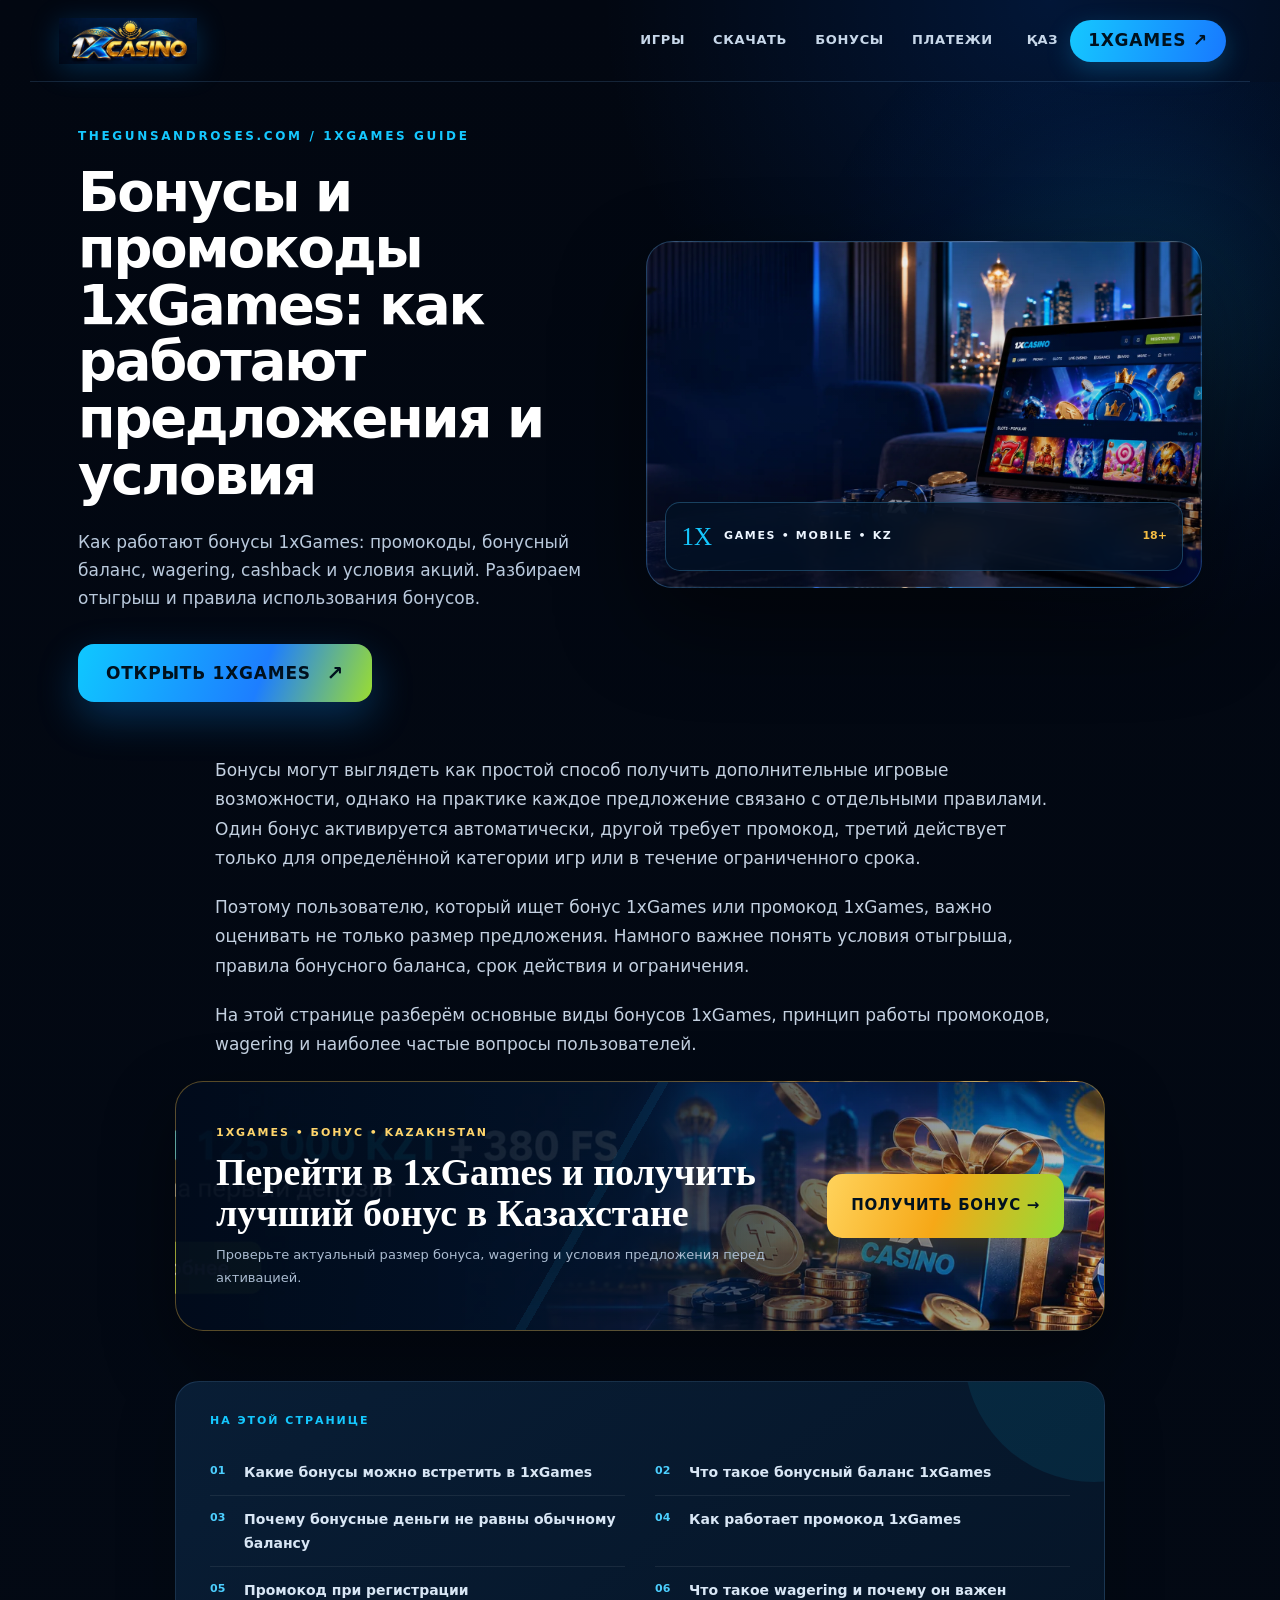
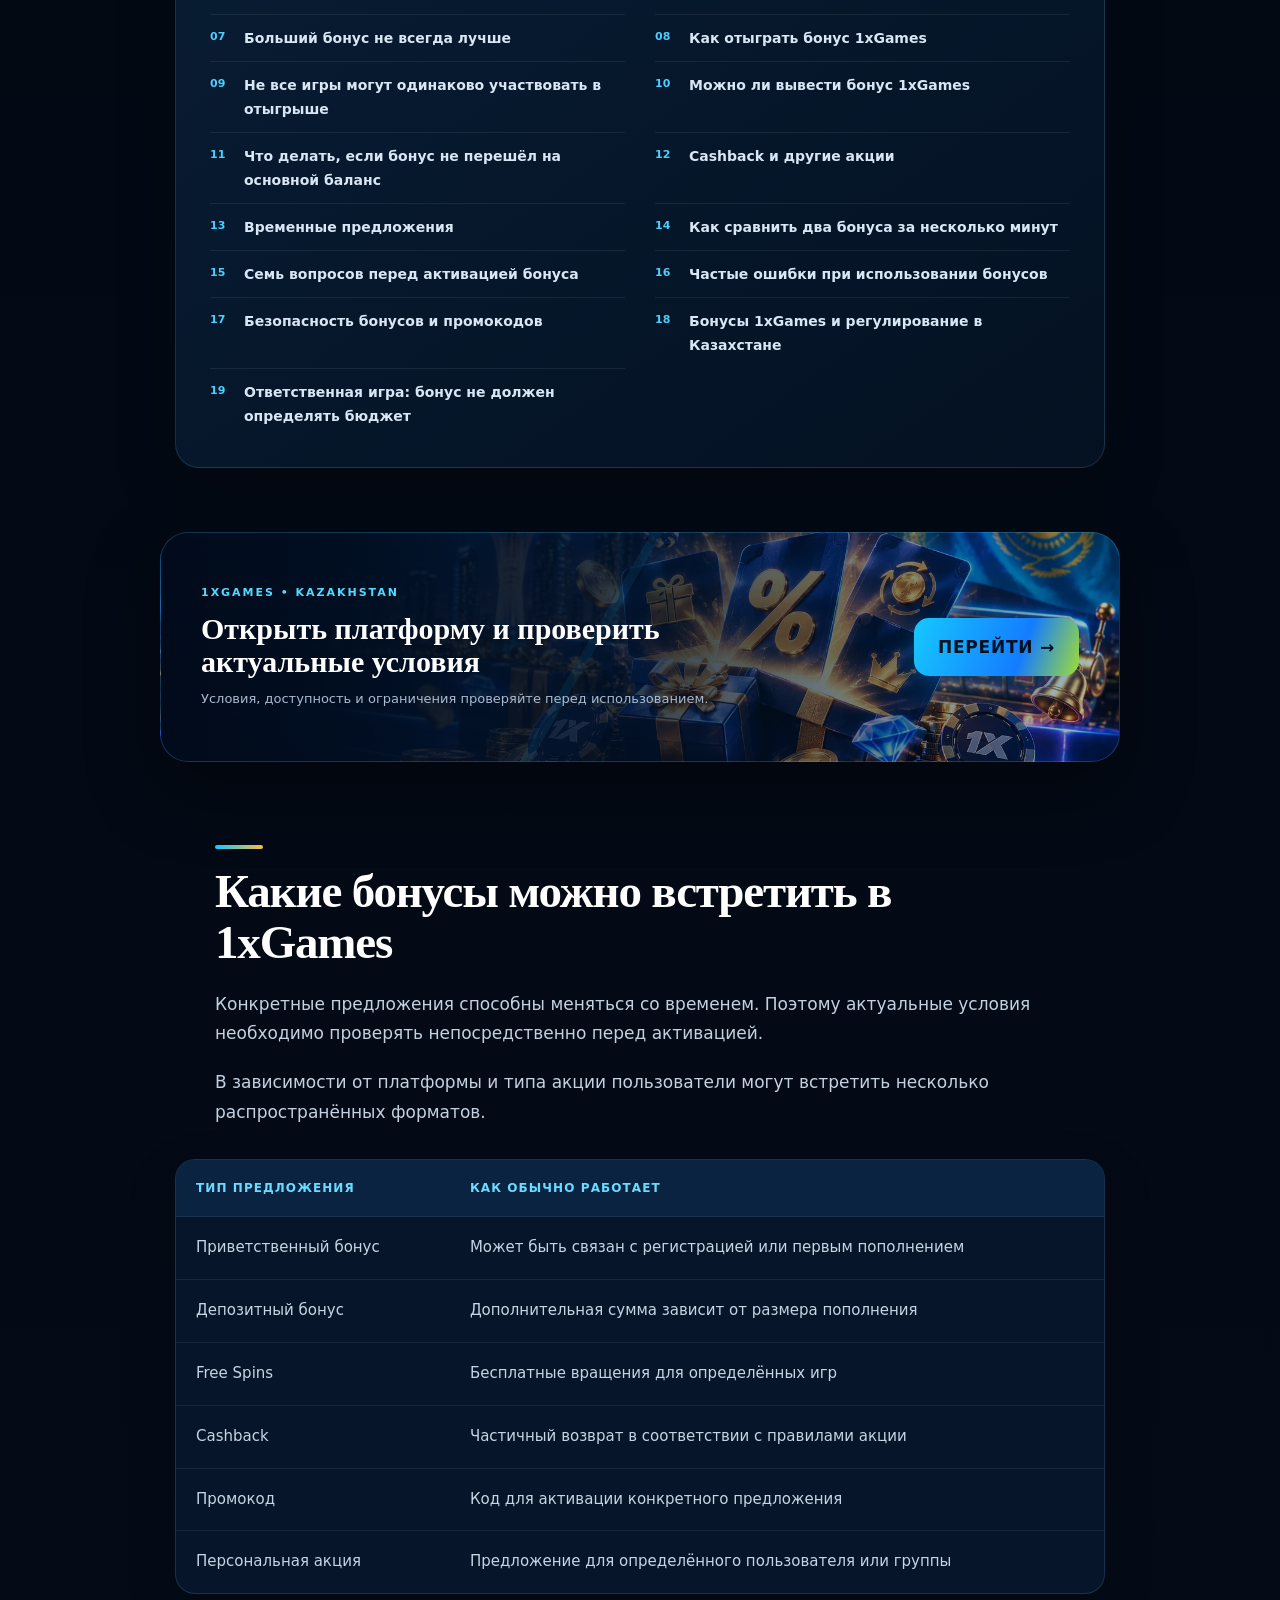
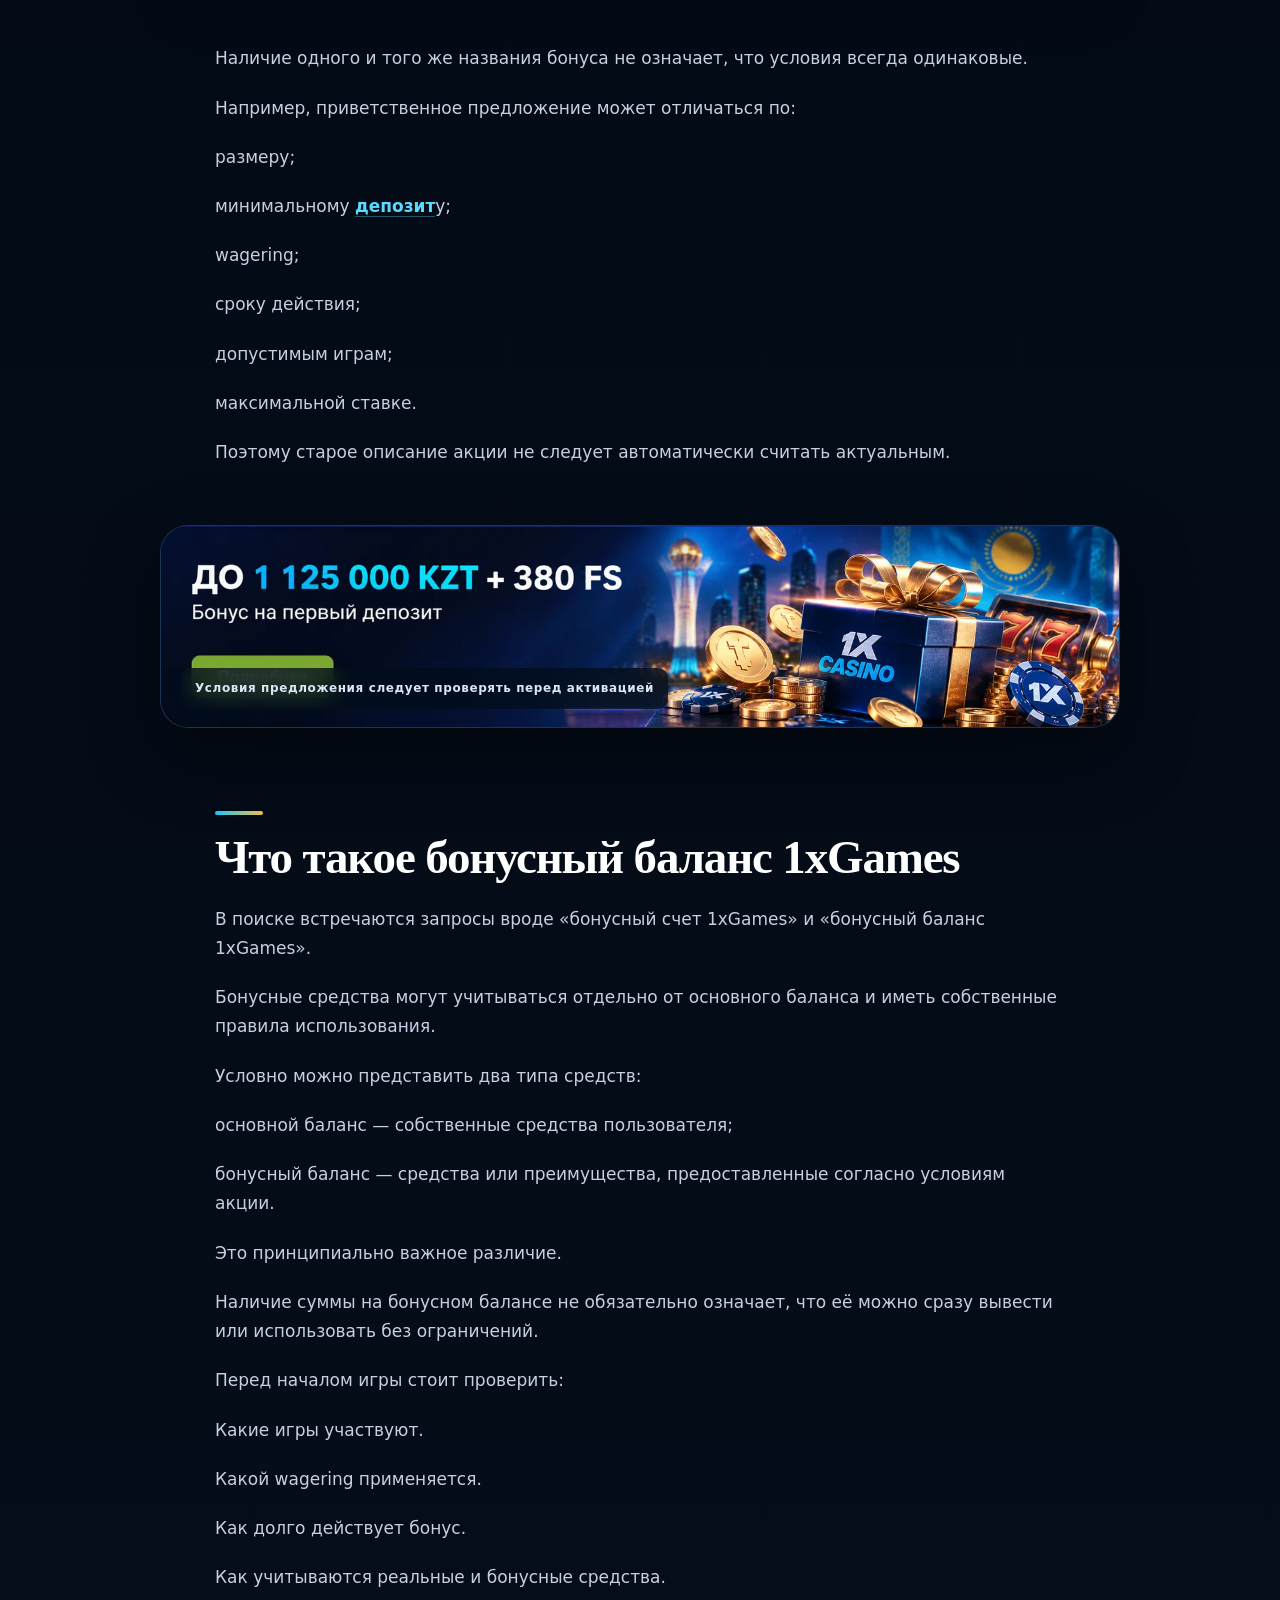
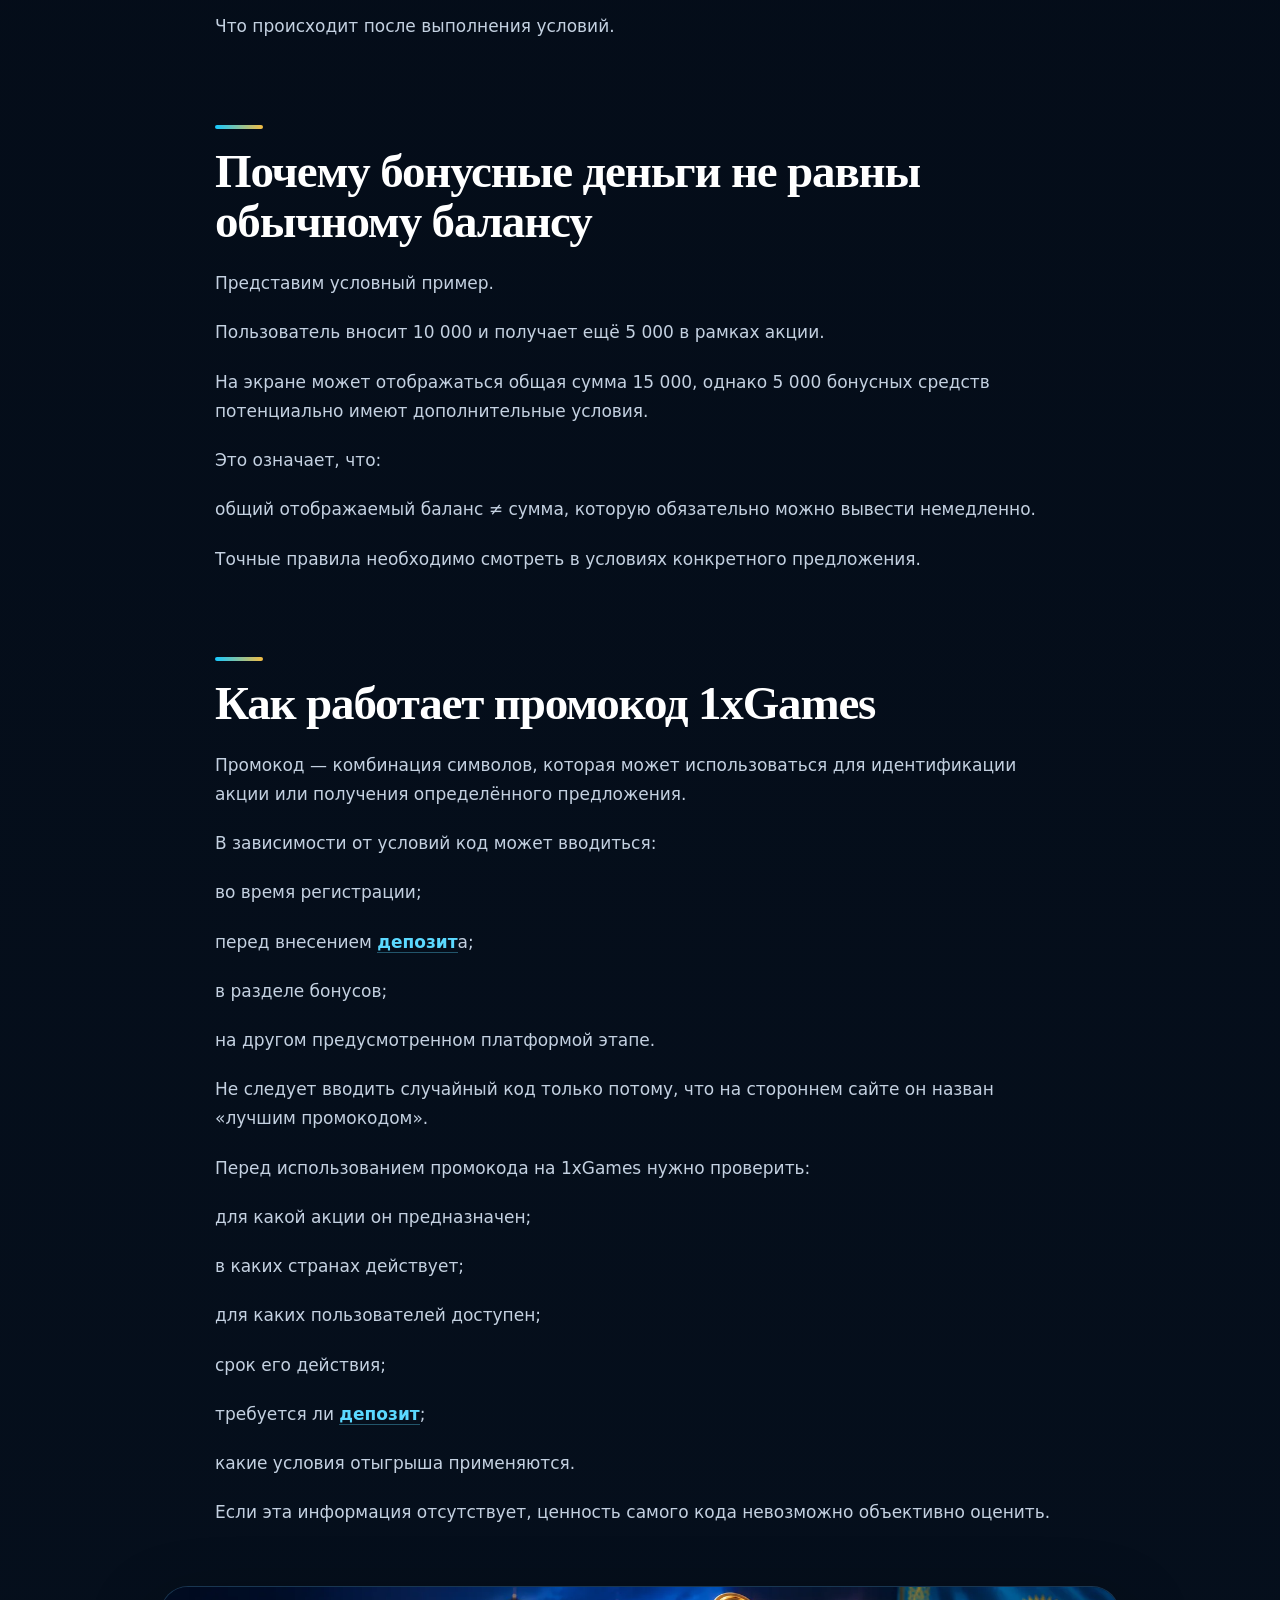
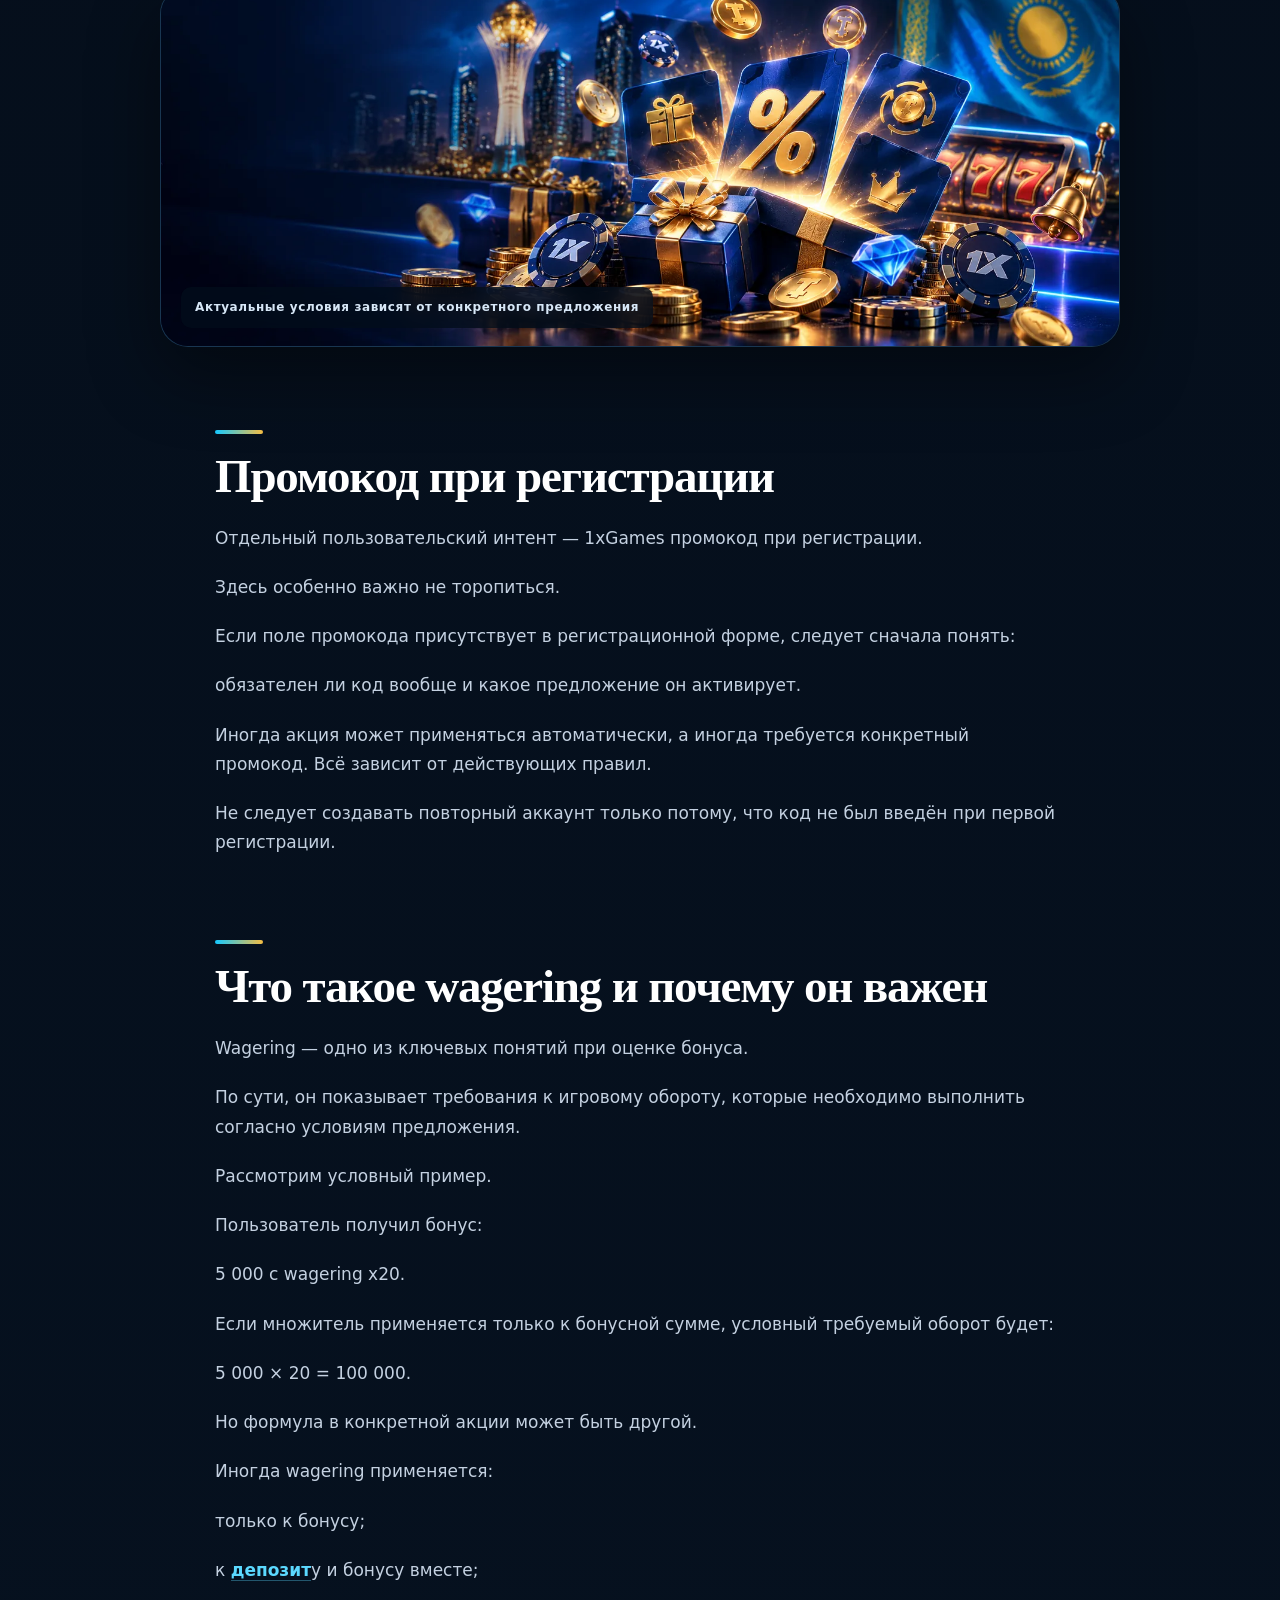
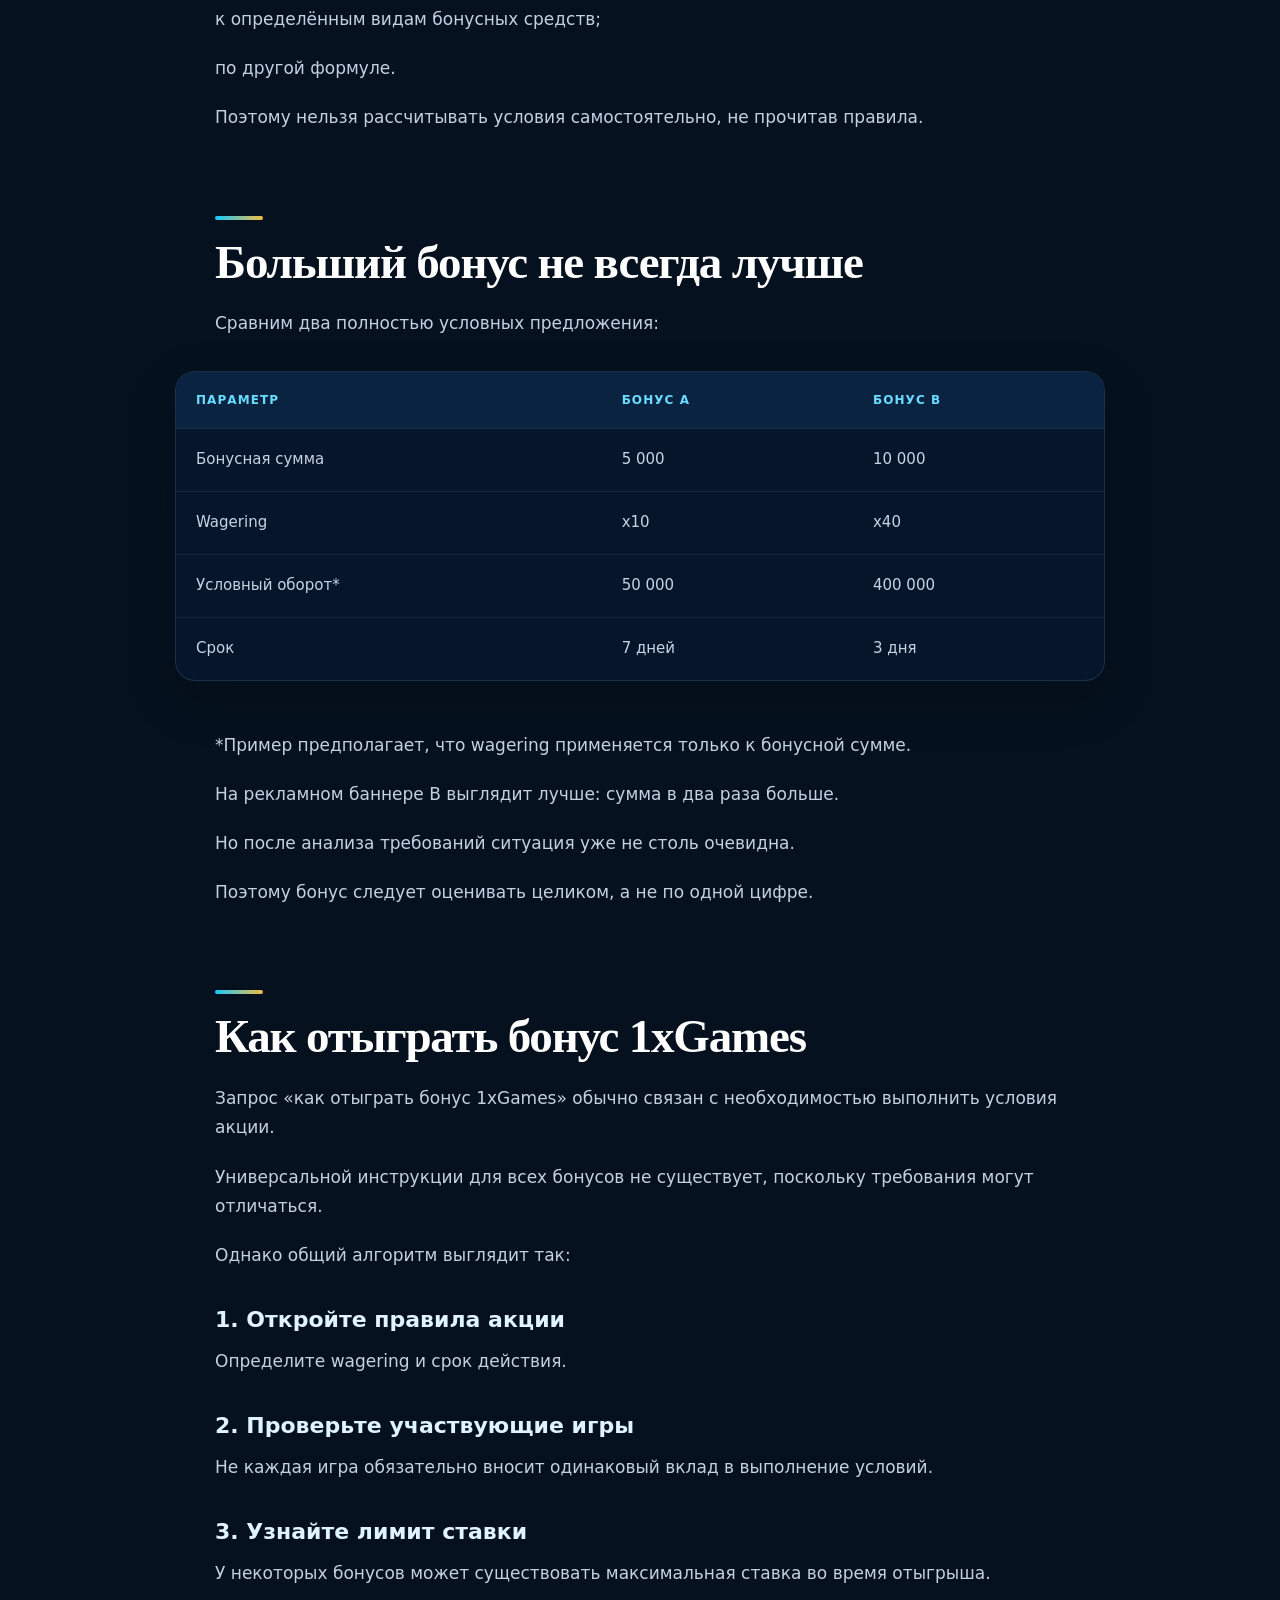
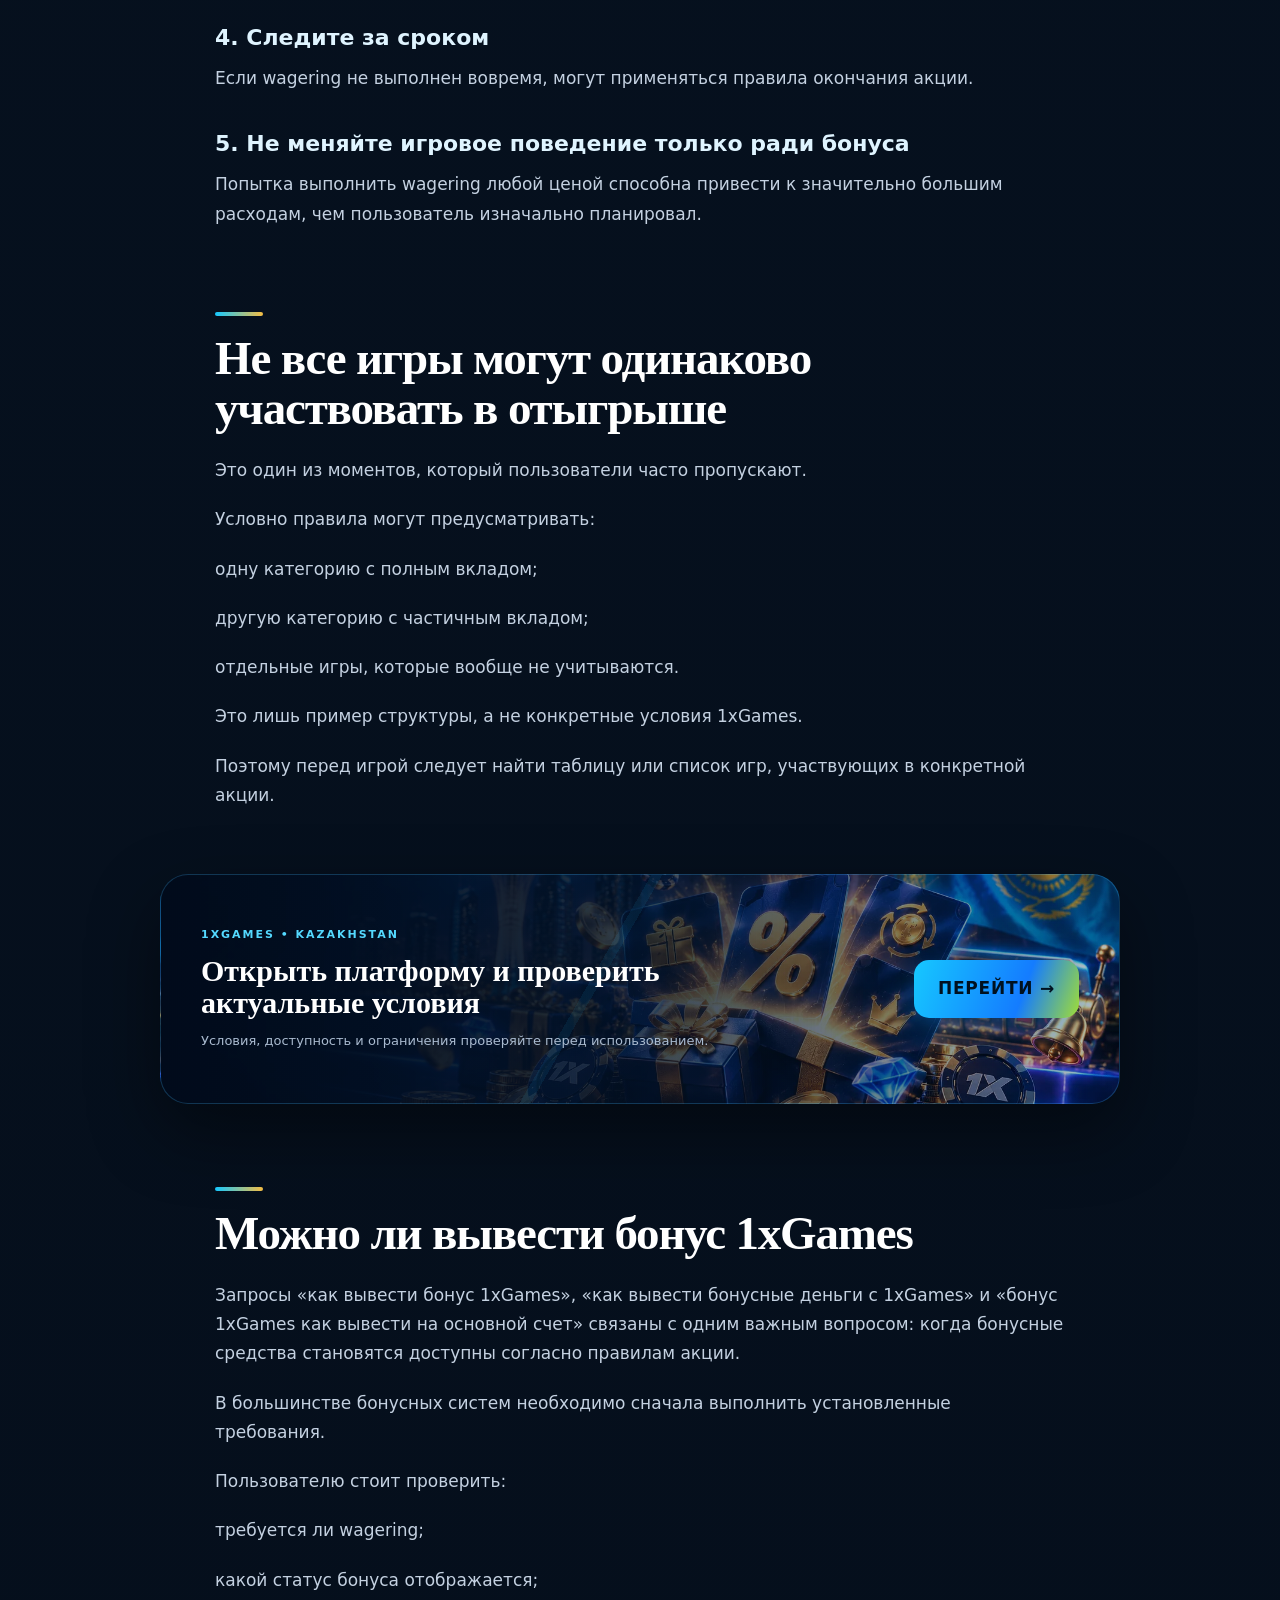
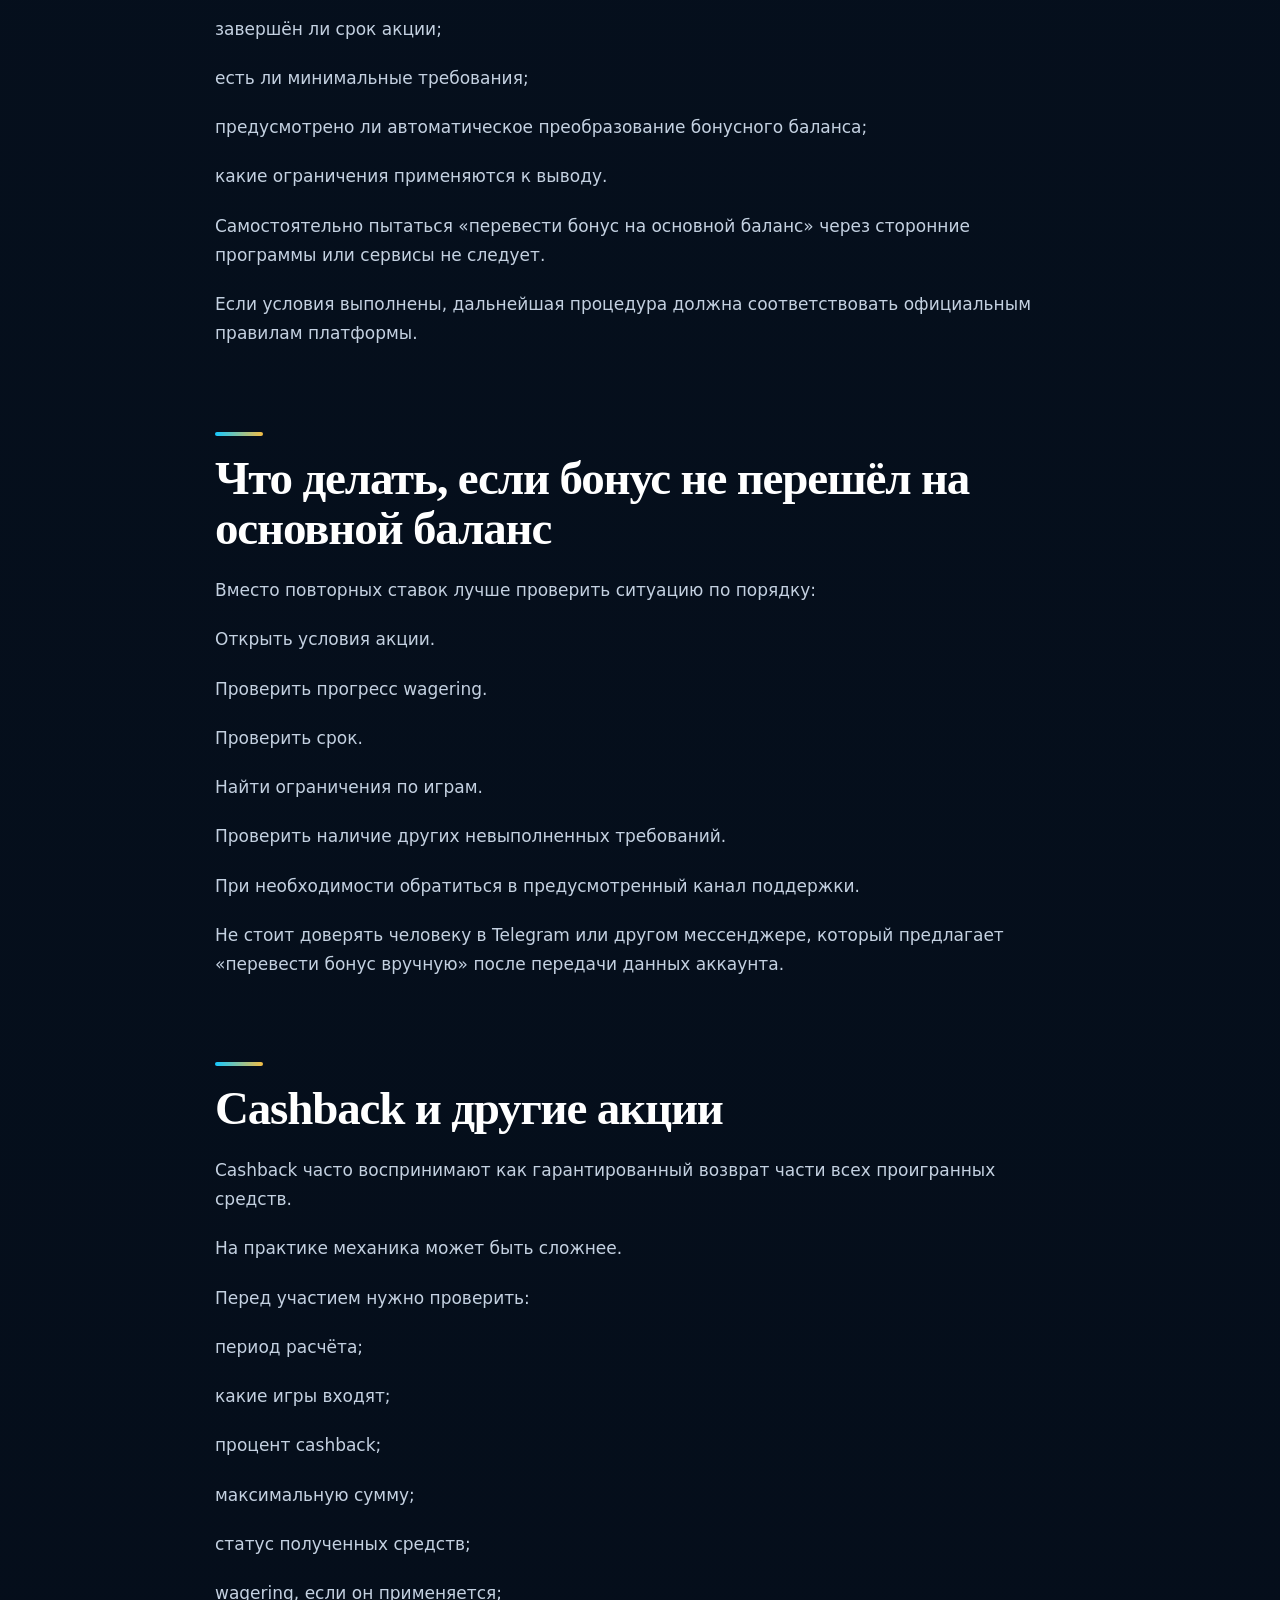
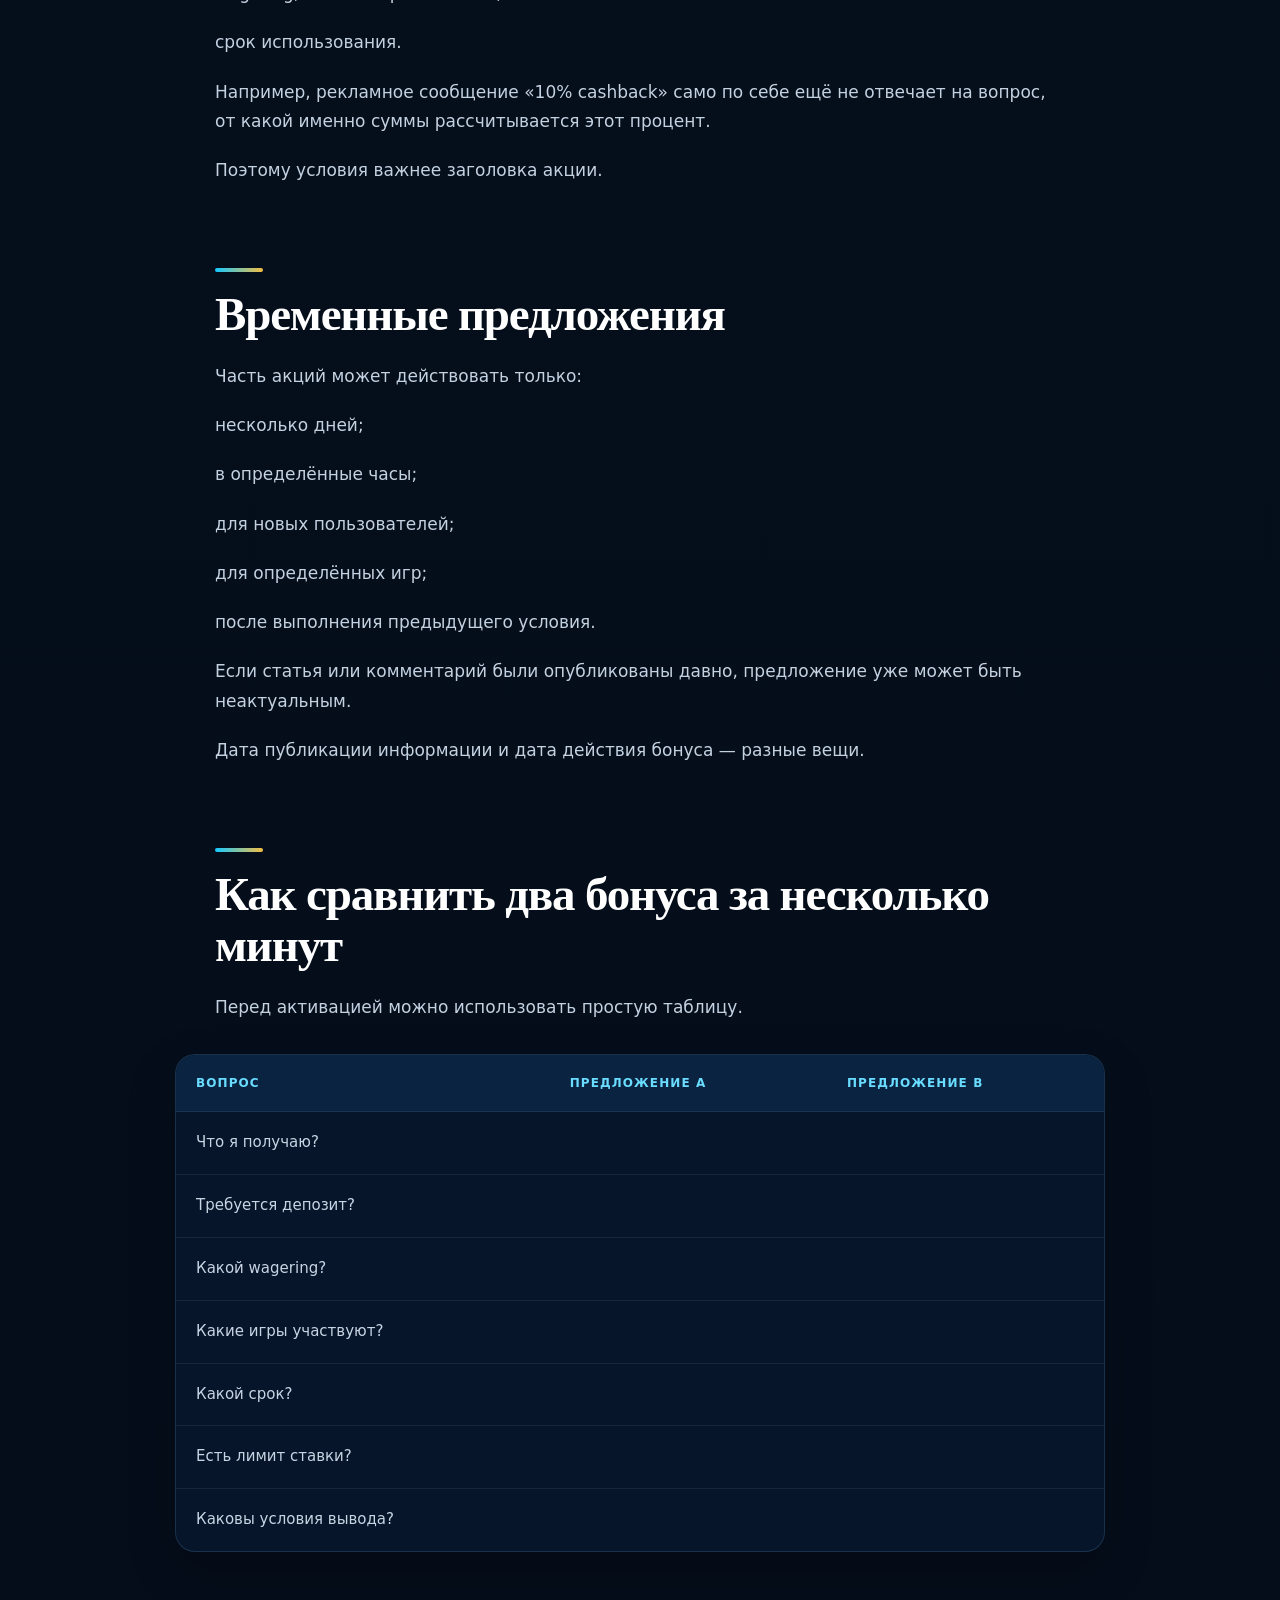
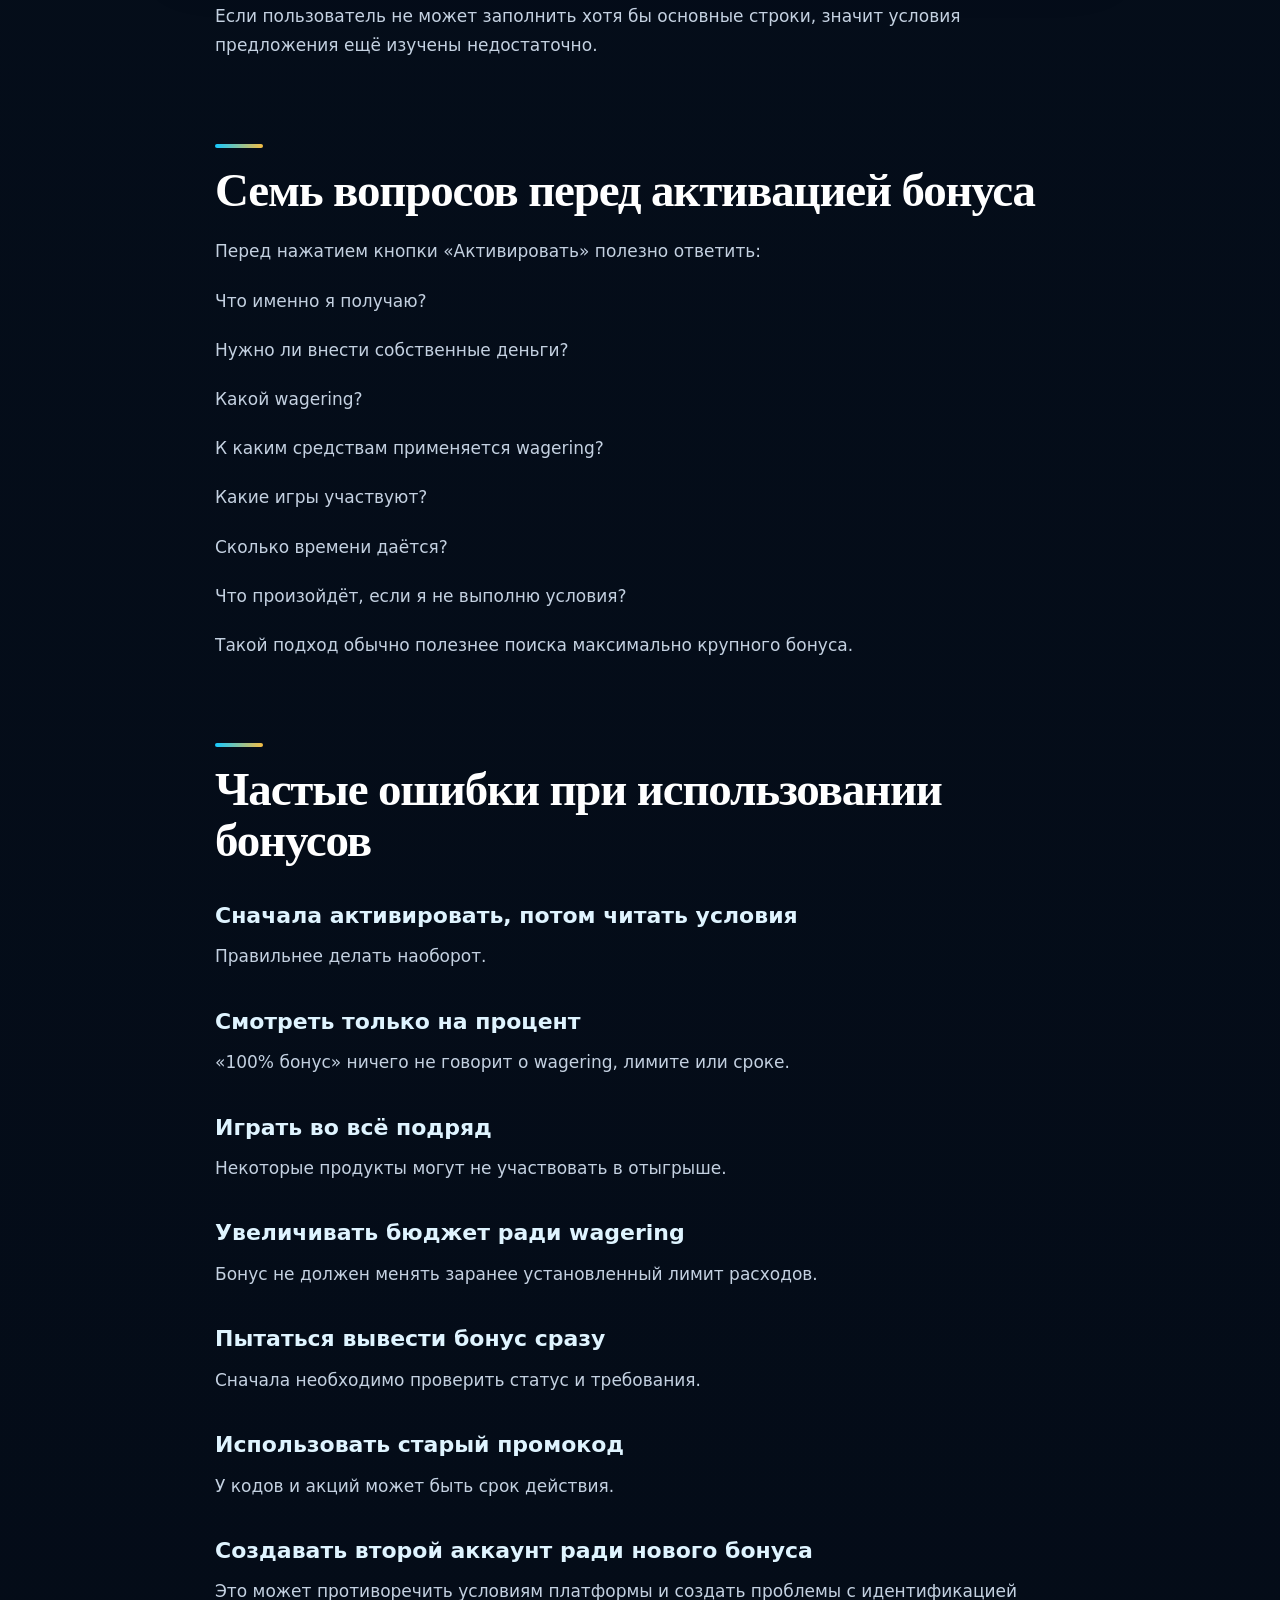
==== commit 5635c5f3: "Update5" ====
--- a/bonuses/index.html
+++ b/bonuses/index.html
@@ -1,5 +1,5 @@
-<!doctype html><html lang="ru"><head><meta charset="utf-8"><meta name="viewport" content="width=device-width,initial-scale=1"><title>Бонусы 1xGames — промокоды, условия и отыгрыш</title><meta name="description" content="Как работают бонусы 1xGames: промокоды, бонусный баланс, wagering, cashback и условия акций. Разбираем отыгрыш и правила использования бонусов."><link rel="canonical" href="https://thegunsandroses.com/bonuses/"><meta name="robots" content="index,follow"><meta name="google-site-verification" content="P_tBZTkmZBPvhhTVpAWwyuTfqRqusBLi5eSHK2BmX5U" /><meta property="og:title" content="Бонусы 1xGames — промокоды, условия и отыгрыш"><meta property="og:description" content="Как работают бонусы 1xGames: промокоды, бонусный баланс, wagering, cashback и условия акций. Разбираем отыгрыш и правила использования бонусов."><meta property="og:url" content="https://thegunsandroses.com/bonuses/"><meta property="og:type" content="article"><link rel="icon" href="/assets/img/favicon.webp" type="image/webp"><link rel="stylesheet" href="/assets/css/site.css"></head><body class="route-bonuses">
+<!doctype html><html lang="ru"><head><meta charset="utf-8"><meta name="viewport" content="width=device-width,initial-scale=1"><title>Бонусы 1xGames — промокоды, условия и отыгрыш</title><meta name="description" content="Как работают бонусы 1xGames: промокоды, бонусный баланс, wagering, cashback и условия акций. Разбираем отыгрыш и правила использования бонусов."><link rel="canonical" href="https://thegunsandroses.com/bonuses/"><meta name="robots" content="index,follow"><meta name="google-site-verification" content="P_tBZTkmZBPvhhTVpAWwyuTfqRqusBLi5eSHK2BmX5U" /><meta property="og:title" content="Бонусы 1xGames — промокоды, условия и отыгрыш"><meta property="og:description" content="Как работают бонусы 1xGames: промокоды, бонусный баланс, wagering, cashback и условия акций. Разбираем отыгрыш и правила использования бонусов."><meta property="og:url" content="https://thegunsandroses.com/bonuses/"><meta property="og:type" content="article"><link rel="icon" href="/assets/img/favicon.webp" type="image/webp"><link rel="stylesheet" href="/assets/css/site.css?v=5"></head><body class="route-bonuses">
 <header class="mast"><a class="brand" href="/"><img src="/assets/img/logo.webp" alt="1xCasino Kazakhstan"></a><nav class="desk-nav"><a href="/games/">Игры</a><a href="/download/">Скачать</a><a href="/bonuses/">Бонусы</a><a href="/payments/">Платежи</a></nav><div class="head-actions"><a class="lang" href="/kz/bonuses/">ҚАЗ</a><a class="head-cta" href="/go/">1XGAMES ↗</a></div></header>
 <main><section class="hero"><div class="hero-copy"><div class="eyebrow">THEGUNSANDROSES.COM / 1XGAMES GUIDE</div><h1>Бонусы и промокоды 1xGames: как работают предложения и условия</h1><p>Как работают бонусы 1xGames: промокоды, бонусный баланс, wagering, cashback и условия акций. Разбираем отыгрыш и правила использования бонусов.</p><a class="hero-btn" href="/go/">ОТКРЫТЬ 1XGAMES <span>↗</span></a></div><div class="hero-art" aria-hidden="true"><div class="grid-card"><span>1X</span><b>GAMES • MOBILE • KZ</b><em>18+</em></div></div></section>
-<article class="content-shell"><p>Бонусы могут выглядеть как простой способ получить дополнительные игровые возможности, однако на практике каждое предложение связано с отдельными правилами. Один бонус активируется автоматически, другой требует промокод, третий действует только для определённой категории игр или в течение ограниченного срока.</p><p>Поэтому пользователю, который ищет бонус 1xGames или промокод 1xGames, важно оценивать не только размер предложения. Намного важнее понять условия отыгрыша, правила бонусного баланса, срок действия и ограничения.</p><p>На этой странице разберём основные виды бонусов 1xGames, принцип работы промокодов, wagering и наиболее частые вопросы пользователей.</p><nav class="toc"><div class="toc-kicker">НА ЭТОЙ СТРАНИЦЕ</div><ol><li><a href="#какие-бонусы-можно-встретить-в-1xgames">Какие бонусы можно встретить в 1xGames</a></li><li><a href="#что-такое-бонусный-баланс-1xgames">Что такое бонусный баланс 1xGames</a></li><li><a href="#почему-бонусные-деньги-не-равны-обычному-балансу">Почему бонусные деньги не равны обычному балансу</a></li><li><a href="#как-работает-промокод-1xgames">Как работает промокод 1xGames</a></li><li><a href="#промокод-при-регистрации">Промокод при регистрации</a></li><li><a href="#что-такое-wagering-и-почему-он-важен">Что такое wagering и почему он важен</a></li><li><a href="#больший-бонус-не-всегда-лучше">Больший бонус не всегда лучше</a></li><li><a href="#как-отыграть-бонус-1xgames">Как отыграть бонус 1xGames</a></li><li><a href="#не-все-игры-могут-одинаково-участвовать-в-отыгрыше">Не все игры могут одинаково участвовать в отыгрыше</a></li><li><a href="#можно-ли-вывести-бонус-1xgames">Можно ли вывести бонус 1xGames</a></li><li><a href="#что-делать-если-бонус-не-перешёл-на-основной-баланс">Что делать, если бонус не перешёл на основной баланс</a></li><li><a href="#cashback-и-другие-акции">Cashback и другие акции</a></li><li><a href="#временные-предложения">Временные предложения</a></li><li><a href="#как-сравнить-два-бонуса-за-несколько-минут">Как сравнить два бонуса за несколько минут</a></li><li><a href="#семь-вопросов-перед-активацией-бонуса">Семь вопросов перед активацией бонуса</a></li><li><a href="#частые-ошибки-при-использовании-бонусов">Частые ошибки при использовании бонусов</a></li><li><a href="#безопасность-бонусов-и-промокодов">Безопасность бонусов и промокодов</a></li><li><a href="#бонусы-1xgames-и-регулирование-в-казахстане">Бонусы 1xGames и регулирование в Казахстане</a></li><li><a href="#ответственная-игра-бонус-не-должен-определять-бюджет">Ответственная игра: бонус не должен определять бюджет</a></li></ol></nav><aside class="ref-panel"><div><span class="ref-label">1XGAMES • KAZAKHSTAN</span><strong>Открыть платформу и проверить актуальные условия</strong><small>Условия, доступность и ограничения проверяйте перед использованием.</small></div><a class="action-btn" href="/go/">ПЕРЕЙТИ →</a></aside><h2 id="какие-бонусы-можно-встретить-в-1xgames">Какие бонусы можно встретить в 1xGames</h2><p>Конкретные предложения способны меняться со временем. Поэтому актуальные условия необходимо проверять непосредственно перед активацией.</p><p>В зависимости от платформы и типа акции пользователи могут встретить несколько распространённых форматов.</p><div class="table-wrap"><table><tr><th>Тип предложения</th><th>Как обычно работает</th></tr><tr><td>Приветственный бонус</td><td>Может быть связан с регистрацией или первым пополнением</td></tr><tr><td>Депозитный бонус</td><td>Дополнительная сумма зависит от размера пополнения</td></tr><tr><td>Free Spins</td><td>Бесплатные вращения для определённых игр</td></tr><tr><td>Cashback</td><td>Частичный возврат в соответствии с правилами акции</td></tr><tr><td>Промокод</td><td>Код для активации конкретного предложения</td></tr><tr><td>Персональная акция</td><td>Предложение для определённого пользователя или группы</td></tr></table></div><p>Наличие одного и того же названия бонуса не означает, что условия всегда одинаковые.</p><p>Например, приветственное предложение может отличаться по:</p><p>размеру;</p><p>минимальному <a class="text-link" href="/payments/">депозит</a>у;</p><p>wagering;</p><p>сроку действия;</p><p>допустимым играм;</p><p>максимальной ставке.</p><p>Поэтому старое описание акции не следует автоматически считать актуальным.</p><figure class="editorial-image wide"><img src="/assets/img/bonus.webp" alt="Бонусное предложение" loading="lazy"><figcaption class="image-note">Условия предложения следует проверять перед активацией</figcaption></figure><h2 id="что-такое-бонусный-баланс-1xgames">Что такое бонусный баланс 1xGames</h2><p>В поиске встречаются запросы вроде «бонусный счет 1xGames» и «бонусный баланс 1xGames».</p><p>Бонусные средства могут учитываться отдельно от основного баланса и иметь собственные правила использования.</p><p>Условно можно представить два типа средств:</p><p>основной баланс — собственные средства пользователя;</p><p>бонусный баланс — средства или преимущества, предоставленные согласно условиям акции.</p><p>Это принципиально важное различие.</p><p>Наличие суммы на бонусном балансе не обязательно означает, что её можно сразу вывести или использовать без ограничений.</p><p>Перед началом игры стоит проверить:</p><p>Какие игры участвуют.</p><p>Какой wagering применяется.</p><p>Как долго действует бонус.</p><p>Как учитываются реальные и бонусные средства.</p><p>Что происходит после выполнения условий.</p><h2 id="почему-бонусные-деньги-не-равны-обычному-балансу">Почему бонусные деньги не равны обычному балансу</h2><p>Представим условный пример.</p><p>Пользователь вносит 10 000 и получает ещё 5 000 в рамках акции.</p><p>На экране может отображаться общая сумма 15 000, однако 5 000 бонусных средств потенциально имеют дополнительные условия.</p><p>Это означает, что:</p><p>общий отображаемый баланс ≠ сумма, которую обязательно можно вывести немедленно.</p><p>Точные правила необходимо смотреть в условиях конкретного предложения.</p><h2 id="как-работает-промокод-1xgames">Как работает промокод 1xGames</h2><p>Промокод — комбинация символов, которая может использоваться для идентификации акции или получения определённого предложения.</p><p>В зависимости от условий код может вводиться:</p><p>во время регистрации;</p><p>перед внесением <a class="text-link" href="/payments/">депозит</a>а;</p><p>в разделе бонусов;</p><p>на другом предусмотренном платформой этапе.</p><p>Не следует вводить случайный код только потому, что на стороннем сайте он назван «лучшим промокодом».</p><p>Перед использованием промокода на 1xGames нужно проверить:</p><p>для какой акции он предназначен;</p><p>в каких странах действует;</p><p>для каких пользователей доступен;</p><p>срок его действия;</p><p>требуется ли <a class="text-link" href="/payments/">депозит</a>;</p><p>какие условия отыгрыша применяются.</p><p>Если эта информация отсутствует, ценность самого кода невозможно объективно оценить.</p><figure class="editorial-image wide"><img src="/assets/img/promo.webp" alt="Промо и акции" loading="lazy"><figcaption class="image-note">Актуальные условия зависят от конкретного предложения</figcaption></figure><h2 id="промокод-при-регистрации">Промокод при регистрации</h2><p>Отдельный пользовательский интент — 1xGames промокод при регистрации.</p><p>Здесь особенно важно не торопиться.</p><p>Если поле промокода присутствует в регистрационной форме, следует сначала понять:</p><p>обязателен ли код вообще и какое предложение он активирует.</p><p>Иногда акция может применяться автоматически, а иногда требуется конкретный промокод. Всё зависит от действующих правил.</p><p>Не следует создавать повторный аккаунт только потому, что код не был введён при первой регистрации.</p><h2 id="что-такое-wagering-и-почему-он-важен">Что такое wagering и почему он важен</h2><p>Wagering — одно из ключевых понятий при оценке бонуса.</p><p>По сути, он показывает требования к игровому обороту, которые необходимо выполнить согласно условиям предложения.</p><p>Рассмотрим условный пример.</p><p>Пользователь получил бонус:</p><p>5 000 с wagering x20.</p><p>Если множитель применяется только к бонусной сумме, условный требуемый оборот будет:</p><p>5 000 × 20 = 100 000.</p><p>Но формула в конкретной акции может быть другой.</p><p>Иногда wagering применяется:</p><p>только к бонусу;</p><p>к <a class="text-link" href="/payments/">депозит</a>у и бонусу вместе;</p><p>к определённым видам бонусных средств;</p><p>по другой формуле.</p><p>Поэтому нельзя рассчитывать условия самостоятельно, не прочитав правила.</p><h2 id="больший-бонус-не-всегда-лучше">Больший бонус не всегда лучше</h2><p>Сравним два полностью условных предложения:</p><div class="table-wrap"><table><tr><th>Параметр</th><th>Бонус A</th><th>Бонус B</th></tr><tr><td>Бонусная сумма</td><td>5 000</td><td>10 000</td></tr><tr><td>Wagering</td><td>x10</td><td>x40</td></tr><tr><td>Условный оборот*</td><td>50 000</td><td>400 000</td></tr><tr><td>Срок</td><td>7 дней</td><td>3 дня</td></tr></table></div><p>*Пример предполагает, что wagering применяется только к бонусной сумме.</p><p>На рекламном баннере B выглядит лучше: сумма в два раза больше.</p><p>Но после анализа требований ситуация уже не столь очевидна.</p><p>Поэтому бонус следует оценивать целиком, а не по одной цифре.</p><h2 id="как-отыграть-бонус-1xgames">Как отыграть бонус 1xGames</h2><p>Запрос «как отыграть бонус 1xGames» обычно связан с необходимостью выполнить условия акции.</p><p>Универсальной инструкции для всех бонусов не существует, поскольку требования могут отличаться.</p><p>Однако общий алгоритм выглядит так:</p><h3>1. Откройте правила акции</h3><p>Определите wagering и срок действия.</p><h3>2. Проверьте участвующие игры</h3><p>Не каждая игра обязательно вносит одинаковый вклад в выполнение условий.</p><h3>3. Узнайте лимит ставки</h3><p>У некоторых бонусов может существовать максимальная ставка во время отыгрыша.</p><h3>4. Следите за сроком</h3><p>Если wagering не выполнен вовремя, могут применяться правила окончания акции.</p><h3>5. Не меняйте игровое поведение только ради бонуса</h3><p>Попытка выполнить wagering любой ценой способна привести к значительно большим расходам, чем пользователь изначально планировал.</p><h2 id="не-все-игры-могут-одинаково-участвовать-в-отыгрыше">Не все игры могут одинаково участвовать в отыгрыше</h2><p>Это один из моментов, который пользователи часто пропускают.</p><p>Условно правила могут предусматривать:</p><p>одну категорию с полным вкладом;</p><p>другую категорию с частичным вкладом;</p><p>отдельные игры, которые вообще не учитываются.</p><p>Это лишь пример структуры, а не конкретные условия 1xGames.</p><p>Поэтому перед игрой следует найти таблицу или список игр, участвующих в конкретной акции.</p><aside class="ref-panel"><div><span class="ref-label">1XGAMES • KAZAKHSTAN</span><strong>Открыть платформу и проверить актуальные условия</strong><small>Условия, доступность и ограничения проверяйте перед использованием.</small></div><a class="action-btn" href="/go/">ПЕРЕЙТИ →</a></aside><h2 id="можно-ли-вывести-бонус-1xgames">Можно ли вывести бонус 1xGames</h2><p>Запросы «как вывести бонус 1xGames», «как вывести бонусные деньги с 1xGames» и «бонус 1xGames как вывести на основной счет» связаны с одним важным вопросом: когда бонусные средства становятся доступны согласно правилам акции.</p><p>В большинстве бонусных систем необходимо сначала выполнить установленные требования.</p><p>Пользователю стоит проверить:</p><p>требуется ли wagering;</p><p>какой статус бонуса отображается;</p><p>завершён ли срок акции;</p><p>есть ли минимальные требования;</p><p>предусмотрено ли автоматическое преобразование бонусного баланса;</p><p>какие ограничения применяются к выводу.</p><p>Самостоятельно пытаться «перевести бонус на основной баланс» через сторонние программы или сервисы не следует.</p><p>Если условия выполнены, дальнейшая процедура должна соответствовать официальным правилам платформы.</p><h2 id="что-делать-если-бонус-не-перешёл-на-основной-баланс">Что делать, если бонус не перешёл на основной баланс</h2><p>Вместо повторных ставок лучше проверить ситуацию по порядку:</p><p>Открыть условия акции.</p><p>Проверить прогресс wagering.</p><p>Проверить срок.</p><p>Найти ограничения по играм.</p><p>Проверить наличие других невыполненных требований.</p><p>При необходимости обратиться в предусмотренный канал поддержки.</p><p>Не стоит доверять человеку в Telegram или другом мессенджере, который предлагает «перевести бонус вручную» после передачи данных аккаунта.</p><h2 id="cashback-и-другие-акции">Cashback и другие акции</h2><p>Cashback часто воспринимают как гарантированный возврат части всех проигранных средств.</p><p>На практике механика может быть сложнее.</p><p>Перед участием нужно проверить:</p><p>период расчёта;</p><p>какие игры входят;</p><p>процент cashback;</p><p>максимальную сумму;</p><p>статус полученных средств;</p><p>wagering, если он применяется;</p><p>срок использования.</p><p>Например, рекламное сообщение «10% cashback» само по себе ещё не отвечает на вопрос, от какой именно суммы рассчитывается этот процент.</p><p>Поэтому условия важнее заголовка акции.</p><h2 id="временные-предложения">Временные предложения</h2><p>Часть акций может действовать только:</p><p>несколько дней;</p><p>в определённые часы;</p><p>для новых пользователей;</p><p>для определённых игр;</p><p>после выполнения предыдущего условия.</p><p>Если статья или комментарий были опубликованы давно, предложение уже может быть неактуальным.</p><p>Дата публикации информации и дата действия бонуса — разные вещи.</p><h2 id="как-сравнить-два-бонуса-за-несколько-минут">Как сравнить два бонуса за несколько минут</h2><p>Перед активацией можно использовать простую таблицу.</p><div class="table-wrap"><table><tr><th>Вопрос</th><th>Предложение A</th><th>Предложение B</th></tr><tr><td>Что я получаю?</td><td></td><td></td></tr><tr><td>Требуется депозит?</td><td></td><td></td></tr><tr><td>Какой wagering?</td><td></td><td></td></tr><tr><td>Какие игры участвуют?</td><td></td><td></td></tr><tr><td>Какой срок?</td><td></td><td></td></tr><tr><td>Есть лимит ставки?</td><td></td><td></td></tr><tr><td>Каковы условия вывода?</td><td></td><td></td></tr></table></div><p>Если пользователь не может заполнить хотя бы основные строки, значит условия предложения ещё изучены недостаточно.</p><h2 id="семь-вопросов-перед-активацией-бонуса">Семь вопросов перед активацией бонуса</h2><p>Перед нажатием кнопки «Активировать» полезно ответить:</p><p>Что именно я получаю?</p><p>Нужно ли внести собственные деньги?</p><p>Какой wagering?</p><p>К каким средствам применяется wagering?</p><p>Какие игры участвуют?</p><p>Сколько времени даётся?</p><p>Что произойдёт, если я не выполню условия?</p><p>Такой подход обычно полезнее поиска максимально крупного бонуса.</p><h2 id="частые-ошибки-при-использовании-бонусов">Частые ошибки при использовании бонусов</h2><h3>Сначала активировать, потом читать условия</h3><p>Правильнее делать наоборот.</p><h3>Смотреть только на процент</h3><p>«100% бонус» ничего не говорит о wagering, лимите или сроке.</p><h3>Играть во всё подряд</h3><p>Некоторые продукты могут не участвовать в отыгрыше.</p><h3>Увеличивать бюджет ради wagering</h3><p>Бонус не должен менять заранее установленный лимит расходов.</p><h3>Пытаться вывести бонус сразу</h3><p>Сначала необходимо проверить статус и требования.</p><h3>Использовать старый промокод</h3><p>У кодов и акций может быть срок действия.</p><h3>Создавать второй аккаунт ради нового бонуса</h3><p>Это может противоречить условиям платформы и создать проблемы с идентификацией профиля.</p><h2 id="безопасность-бонусов-и-промокодов">Безопасность бонусов и промокодов</h2><p>Бонусная тематика часто используется в фишинговых схемах.</p><p>Пользователю могут обещать:</p><p>эксклюзивный промокод;</p><p>секретный бонус;</p><p>увеличение бонусного баланса;</p><p>вывод без wagering;</p><p>«активацию VIP-предложения».</p><p>В обмен злоумышленник может попросить пароль или одноразовый код.</p><p>Никогда не передавайте третьим лицам:</p><p>пароль от 1xGames;</p><p>код подтверждения;</p><p>банковские реквизиты;</p><p>данные электронной почты;</p><p>документы;</p><p>удалённый доступ к устройству.</p><p>Сам промокод не требует передачи аккаунта незнакомому человеку.</p><p>Особенно осторожно следует относиться к ссылкам, которые предлагают авторизоваться ради получения «эксклюзивного бонуса».</p><h2 id="бонусы-1xgames-и-регулирование-в-казахстане">Бонусы 1xGames и регулирование в Казахстане</h2><p>Маркетинговое предложение не определяет правовой статус азартной игры.</p><p>В Республике Казахстан сфера азартных игр регулируется законодательством, и к операторам, отдельным продуктам и пользователям могут применяться специальные требования и ограничения.</p><p>Наличие бонуса, промокода или акции с упоминанием Казахстана само по себе не означает, что конкретному пользователю разрешено участвовать.</p><p>Перед использованием необходимо проверить:</p><p>актуальное законодательство Казахстана;</p><p>возрастные требования;</p><p>правовой статус оператора;</p><p>условия платформы;</p><p>ограничения конкретной акции.</p><p>Не следует использовать бонус или технические способы доступа для обхода правовых ограничений.</p><h2 id="ответственная-игра-бонус-не-должен-определять-бюджет">Ответственная игра: бонус не должен определять бюджет</h2><p>Одна из наиболее полезных проверок перед активацией акции звучит так:</p><p>«Сделал бы я этот <a class="text-link" href="/payments/">депозит</a>, если бы бонуса не существовало?»</p><p>Если ответ «нет», предложение уже влияет на решение потратить деньги.</p><p>Бонус не должен быть причиной:</p><p>увеличивать бюджет;</p><p>вносить средства сверх первоначального плана;</p><p>продолжать игру после установленного времени;</p><p>пытаться выполнить wagering любой ценой;</p><p>использовать кредит или заёмные средства;</p><p>отыгрывать предыдущие потери.</p><p>Правильная последовательность:</p><p>сначала бюджет → затем оценка бонуса.</p><p>Не наоборот.</p><p>Если акция требует большего финансового риска, чем пользователь готов был принять изначально, от неё можно отказаться.</p><p>Отказ от бонуса — нормальное решение.</p><div class="faq-grid"><details><summary>Что такое бонус 1xGames?</summary><div class="faq-answer"><p>Это предложение, которое может предоставлять дополнительные средства, free spins, cashback или другое преимущество при выполнении установленных условий.</p></div></details><details><summary>Что такое бонусный баланс 1xGames?</summary><div class="faq-answer"><p>Бонусные средства могут учитываться отдельно от основного баланса и иметь собственные правила использования и отыгрыша.</p></div></details><details><summary>Как использовать бонус 1xGames?</summary><div class="faq-answer"><p>Сначала необходимо изучить условия акции, проверить wagering, участвующие игры, срок и ограничения. После этого бонус используется согласно установленным правилам.</p></div></details><details><summary>Как отыграть бонус 1xGames?</summary><div class="faq-answer"><p>Необходимо выполнить требования к игровому обороту, предусмотренные конкретной акцией. Формула wagering и вклад разных игр могут отличаться.</p></div></details><details><summary>Можно ли вывести бонус 1xGames?</summary><div class="faq-answer"><p>Это зависит от правил предложения. Бонусные средства могут требовать выполнения wagering или других условий до того, как их статус изменится согласно правилам платформы.</p></div></details><details><summary>Как перевести бонус 1xGames на основной счёт?</summary><div class="faq-answer"><p>Следует проверить, предусмотрен ли такой процесс условиями акции и выполнены ли все требования. Не используйте сторонние программы или услуги для «перевода бонуса».</p></div></details><details><summary>Что значит wagering x20?</summary><div class="faq-answer"><p>В упрощённом виде это множитель игрового оборота. Но необходимо отдельно проверить, применяется x20 только к бонусу, к <a class="text-link" href="/payments/">депозит</a>у и бонусу или к другой сумме.</p></div></details><details><summary>Что такое промокод 1xGames?</summary><div class="faq-answer"><p>Промокод — комбинация символов, которая может активировать определённую акцию. Сам код не объясняет условия предложения, поэтому их нужно читать отдельно.</p></div></details><details><summary>Где вводить промокод 1xGames?</summary><div class="faq-answer"><p>Это зависит от актуального интерфейса и условий акции. Код может использоваться при регистрации, в бонусном разделе или на другом предусмотренном этапе.</p></div></details><details><summary>Что делать, если промокод 1xGames не работает?</summary><div class="faq-answer"><p>Проверьте срок действия, регион, требования к пользователю и правильность ввода. Старый или предназначенный для другой акции код может быть недействителен.</p></div></details><details><summary>Что такое cashback 1xGames?</summary><div class="faq-answer"><p>Cashback — механика частичного возврата согласно правилам конкретной акции. Процент, период расчёта, лимиты и статус полученных средств необходимо проверять в условиях.</p></div></details><details><summary>Стоит ли выбирать самый большой бонус?</summary><div class="faq-answer"><p>Не обязательно. Размер бонуса нужно сравнивать с wagering, сроком, ограничениями игр, лимитами ставок и условиями вывода.</p></div></details></div><aside class="ref-panel"><div><span class="ref-label">1XGAMES • KAZAKHSTAN</span><strong>Открыть платформу и проверить актуальные условия</strong><small>Условия, доступность и ограничения проверяйте перед использованием.</small></div><a class="action-btn" href="/go/">ПЕРЕЙТИ →</a></aside></article></main>
+<article class="content-shell"><p>Бонусы могут выглядеть как простой способ получить дополнительные игровые возможности, однако на практике каждое предложение связано с отдельными правилами. Один бонус активируется автоматически, другой требует промокод, третий действует только для определённой категории игр или в течение ограниченного срока.</p><p>Поэтому пользователю, который ищет бонус 1xGames или промокод 1xGames, важно оценивать не только размер предложения. Намного важнее понять условия отыгрыша, правила бонусного баланса, срок действия и ограничения.</p><p>На этой странице разберём основные виды бонусов 1xGames, принцип работы промокодов, wagering и наиболее частые вопросы пользователей.</p><aside class="ref-panel first-offer"><div><span class="ref-label">1XGAMES • БОНУС • KAZAKHSTAN</span><strong>Перейти в 1xGames и получить лучший бонус в Казахстане</strong><small>Проверьте актуальный размер бонуса, wagering и условия предложения перед активацией.</small></div><a class="action-btn" href="/go/">ПОЛУЧИТЬ БОНУС →</a></aside><nav class="toc"><div class="toc-kicker">НА ЭТОЙ СТРАНИЦЕ</div><ol><li><a href="#какие-бонусы-можно-встретить-в-1xgames">Какие бонусы можно встретить в 1xGames</a></li><li><a href="#что-такое-бонусный-баланс-1xgames">Что такое бонусный баланс 1xGames</a></li><li><a href="#почему-бонусные-деньги-не-равны-обычному-балансу">Почему бонусные деньги не равны обычному балансу</a></li><li><a href="#как-работает-промокод-1xgames">Как работает промокод 1xGames</a></li><li><a href="#промокод-при-регистрации">Промокод при регистрации</a></li><li><a href="#что-такое-wagering-и-почему-он-важен">Что такое wagering и почему он важен</a></li><li><a href="#больший-бонус-не-всегда-лучше">Больший бонус не всегда лучше</a></li><li><a href="#как-отыграть-бонус-1xgames">Как отыграть бонус 1xGames</a></li><li><a href="#не-все-игры-могут-одинаково-участвовать-в-отыгрыше">Не все игры могут одинаково участвовать в отыгрыше</a></li><li><a href="#можно-ли-вывести-бонус-1xgames">Можно ли вывести бонус 1xGames</a></li><li><a href="#что-делать-если-бонус-не-перешёл-на-основной-баланс">Что делать, если бонус не перешёл на основной баланс</a></li><li><a href="#cashback-и-другие-акции">Cashback и другие акции</a></li><li><a href="#временные-предложения">Временные предложения</a></li><li><a href="#как-сравнить-два-бонуса-за-несколько-минут">Как сравнить два бонуса за несколько минут</a></li><li><a href="#семь-вопросов-перед-активацией-бонуса">Семь вопросов перед активацией бонуса</a></li><li><a href="#частые-ошибки-при-использовании-бонусов">Частые ошибки при использовании бонусов</a></li><li><a href="#безопасность-бонусов-и-промокодов">Безопасность бонусов и промокодов</a></li><li><a href="#бонусы-1xgames-и-регулирование-в-казахстане">Бонусы 1xGames и регулирование в Казахстане</a></li><li><a href="#ответственная-игра-бонус-не-должен-определять-бюджет">Ответственная игра: бонус не должен определять бюджет</a></li></ol></nav><aside class="ref-panel"><div><span class="ref-label">1XGAMES • KAZAKHSTAN</span><strong>Открыть платформу и проверить актуальные условия</strong><small>Условия, доступность и ограничения проверяйте перед использованием.</small></div><a class="action-btn" href="/go/">ПЕРЕЙТИ →</a></aside><h2 id="какие-бонусы-можно-встретить-в-1xgames">Какие бонусы можно встретить в 1xGames</h2><p>Конкретные предложения способны меняться со временем. Поэтому актуальные условия необходимо проверять непосредственно перед активацией.</p><p>В зависимости от платформы и типа акции пользователи могут встретить несколько распространённых форматов.</p><div class="table-wrap"><table><tr><th>Тип предложения</th><th>Как обычно работает</th></tr><tr><td>Приветственный бонус</td><td>Может быть связан с регистрацией или первым пополнением</td></tr><tr><td>Депозитный бонус</td><td>Дополнительная сумма зависит от размера пополнения</td></tr><tr><td>Free Spins</td><td>Бесплатные вращения для определённых игр</td></tr><tr><td>Cashback</td><td>Частичный возврат в соответствии с правилами акции</td></tr><tr><td>Промокод</td><td>Код для активации конкретного предложения</td></tr><tr><td>Персональная акция</td><td>Предложение для определённого пользователя или группы</td></tr></table></div><p>Наличие одного и того же названия бонуса не означает, что условия всегда одинаковые.</p><p>Например, приветственное предложение может отличаться по:</p><p>размеру;</p><p>минимальному <a class="text-link" href="/payments/">депозит</a>у;</p><p>wagering;</p><p>сроку действия;</p><p>допустимым играм;</p><p>максимальной ставке.</p><p>Поэтому старое описание акции не следует автоматически считать актуальным.</p><figure class="editorial-image wide"><img src="/assets/img/bonus.webp" alt="Бонусное предложение" loading="lazy"><figcaption class="image-note">Условия предложения следует проверять перед активацией</figcaption></figure><h2 id="что-такое-бонусный-баланс-1xgames">Что такое бонусный баланс 1xGames</h2><p>В поиске встречаются запросы вроде «бонусный счет 1xGames» и «бонусный баланс 1xGames».</p><p>Бонусные средства могут учитываться отдельно от основного баланса и иметь собственные правила использования.</p><p>Условно можно представить два типа средств:</p><p>основной баланс — собственные средства пользователя;</p><p>бонусный баланс — средства или преимущества, предоставленные согласно условиям акции.</p><p>Это принципиально важное различие.</p><p>Наличие суммы на бонусном балансе не обязательно означает, что её можно сразу вывести или использовать без ограничений.</p><p>Перед началом игры стоит проверить:</p><p>Какие игры участвуют.</p><p>Какой wagering применяется.</p><p>Как долго действует бонус.</p><p>Как учитываются реальные и бонусные средства.</p><p>Что происходит после выполнения условий.</p><h2 id="почему-бонусные-деньги-не-равны-обычному-балансу">Почему бонусные деньги не равны обычному балансу</h2><p>Представим условный пример.</p><p>Пользователь вносит 10 000 и получает ещё 5 000 в рамках акции.</p><p>На экране может отображаться общая сумма 15 000, однако 5 000 бонусных средств потенциально имеют дополнительные условия.</p><p>Это означает, что:</p><p>общий отображаемый баланс ≠ сумма, которую обязательно можно вывести немедленно.</p><p>Точные правила необходимо смотреть в условиях конкретного предложения.</p><h2 id="как-работает-промокод-1xgames">Как работает промокод 1xGames</h2><p>Промокод — комбинация символов, которая может использоваться для идентификации акции или получения определённого предложения.</p><p>В зависимости от условий код может вводиться:</p><p>во время регистрации;</p><p>перед внесением <a class="text-link" href="/payments/">депозит</a>а;</p><p>в разделе бонусов;</p><p>на другом предусмотренном платформой этапе.</p><p>Не следует вводить случайный код только потому, что на стороннем сайте он назван «лучшим промокодом».</p><p>Перед использованием промокода на 1xGames нужно проверить:</p><p>для какой акции он предназначен;</p><p>в каких странах действует;</p><p>для каких пользователей доступен;</p><p>срок его действия;</p><p>требуется ли <a class="text-link" href="/payments/">депозит</a>;</p><p>какие условия отыгрыша применяются.</p><p>Если эта информация отсутствует, ценность самого кода невозможно объективно оценить.</p><figure class="editorial-image wide"><img src="/assets/img/promo.webp" alt="Промо и акции" loading="lazy"><figcaption class="image-note">Актуальные условия зависят от конкретного предложения</figcaption></figure><h2 id="промокод-при-регистрации">Промокод при регистрации</h2><p>Отдельный пользовательский интент — 1xGames промокод при регистрации.</p><p>Здесь особенно важно не торопиться.</p><p>Если поле промокода присутствует в регистрационной форме, следует сначала понять:</p><p>обязателен ли код вообще и какое предложение он активирует.</p><p>Иногда акция может применяться автоматически, а иногда требуется конкретный промокод. Всё зависит от действующих правил.</p><p>Не следует создавать повторный аккаунт только потому, что код не был введён при первой регистрации.</p><h2 id="что-такое-wagering-и-почему-он-важен">Что такое wagering и почему он важен</h2><p>Wagering — одно из ключевых понятий при оценке бонуса.</p><p>По сути, он показывает требования к игровому обороту, которые необходимо выполнить согласно условиям предложения.</p><p>Рассмотрим условный пример.</p><p>Пользователь получил бонус:</p><p>5 000 с wagering x20.</p><p>Если множитель применяется только к бонусной сумме, условный требуемый оборот будет:</p><p>5 000 × 20 = 100 000.</p><p>Но формула в конкретной акции может быть другой.</p><p>Иногда wagering применяется:</p><p>только к бонусу;</p><p>к <a class="text-link" href="/payments/">депозит</a>у и бонусу вместе;</p><p>к определённым видам бонусных средств;</p><p>по другой формуле.</p><p>Поэтому нельзя рассчитывать условия самостоятельно, не прочитав правила.</p><h2 id="больший-бонус-не-всегда-лучше">Больший бонус не всегда лучше</h2><p>Сравним два полностью условных предложения:</p><div class="table-wrap"><table><tr><th>Параметр</th><th>Бонус A</th><th>Бонус B</th></tr><tr><td>Бонусная сумма</td><td>5 000</td><td>10 000</td></tr><tr><td>Wagering</td><td>x10</td><td>x40</td></tr><tr><td>Условный оборот*</td><td>50 000</td><td>400 000</td></tr><tr><td>Срок</td><td>7 дней</td><td>3 дня</td></tr></table></div><p>*Пример предполагает, что wagering применяется только к бонусной сумме.</p><p>На рекламном баннере B выглядит лучше: сумма в два раза больше.</p><p>Но после анализа требований ситуация уже не столь очевидна.</p><p>Поэтому бонус следует оценивать целиком, а не по одной цифре.</p><h2 id="как-отыграть-бонус-1xgames">Как отыграть бонус 1xGames</h2><p>Запрос «как отыграть бонус 1xGames» обычно связан с необходимостью выполнить условия акции.</p><p>Универсальной инструкции для всех бонусов не существует, поскольку требования могут отличаться.</p><p>Однако общий алгоритм выглядит так:</p><h3>1. Откройте правила акции</h3><p>Определите wagering и срок действия.</p><h3>2. Проверьте участвующие игры</h3><p>Не каждая игра обязательно вносит одинаковый вклад в выполнение условий.</p><h3>3. Узнайте лимит ставки</h3><p>У некоторых бонусов может существовать максимальная ставка во время отыгрыша.</p><h3>4. Следите за сроком</h3><p>Если wagering не выполнен вовремя, могут применяться правила окончания акции.</p><h3>5. Не меняйте игровое поведение только ради бонуса</h3><p>Попытка выполнить wagering любой ценой способна привести к значительно большим расходам, чем пользователь изначально планировал.</p><h2 id="не-все-игры-могут-одинаково-участвовать-в-отыгрыше">Не все игры могут одинаково участвовать в отыгрыше</h2><p>Это один из моментов, который пользователи часто пропускают.</p><p>Условно правила могут предусматривать:</p><p>одну категорию с полным вкладом;</p><p>другую категорию с частичным вкладом;</p><p>отдельные игры, которые вообще не учитываются.</p><p>Это лишь пример структуры, а не конкретные условия 1xGames.</p><p>Поэтому перед игрой следует найти таблицу или список игр, участвующих в конкретной акции.</p><aside class="ref-panel"><div><span class="ref-label">1XGAMES • KAZAKHSTAN</span><strong>Открыть платформу и проверить актуальные условия</strong><small>Условия, доступность и ограничения проверяйте перед использованием.</small></div><a class="action-btn" href="/go/">ПЕРЕЙТИ →</a></aside><h2 id="можно-ли-вывести-бонус-1xgames">Можно ли вывести бонус 1xGames</h2><p>Запросы «как вывести бонус 1xGames», «как вывести бонусные деньги с 1xGames» и «бонус 1xGames как вывести на основной счет» связаны с одним важным вопросом: когда бонусные средства становятся доступны согласно правилам акции.</p><p>В большинстве бонусных систем необходимо сначала выполнить установленные требования.</p><p>Пользователю стоит проверить:</p><p>требуется ли wagering;</p><p>какой статус бонуса отображается;</p><p>завершён ли срок акции;</p><p>есть ли минимальные требования;</p><p>предусмотрено ли автоматическое преобразование бонусного баланса;</p><p>какие ограничения применяются к выводу.</p><p>Самостоятельно пытаться «перевести бонус на основной баланс» через сторонние программы или сервисы не следует.</p><p>Если условия выполнены, дальнейшая процедура должна соответствовать официальным правилам платформы.</p><h2 id="что-делать-если-бонус-не-перешёл-на-основной-баланс">Что делать, если бонус не перешёл на основной баланс</h2><p>Вместо повторных ставок лучше проверить ситуацию по порядку:</p><p>Открыть условия акции.</p><p>Проверить прогресс wagering.</p><p>Проверить срок.</p><p>Найти ограничения по играм.</p><p>Проверить наличие других невыполненных требований.</p><p>При необходимости обратиться в предусмотренный канал поддержки.</p><p>Не стоит доверять человеку в Telegram или другом мессенджере, который предлагает «перевести бонус вручную» после передачи данных аккаунта.</p><h2 id="cashback-и-другие-акции">Cashback и другие акции</h2><p>Cashback часто воспринимают как гарантированный возврат части всех проигранных средств.</p><p>На практике механика может быть сложнее.</p><p>Перед участием нужно проверить:</p><p>период расчёта;</p><p>какие игры входят;</p><p>процент cashback;</p><p>максимальную сумму;</p><p>статус полученных средств;</p><p>wagering, если он применяется;</p><p>срок использования.</p><p>Например, рекламное сообщение «10% cashback» само по себе ещё не отвечает на вопрос, от какой именно суммы рассчитывается этот процент.</p><p>Поэтому условия важнее заголовка акции.</p><h2 id="временные-предложения">Временные предложения</h2><p>Часть акций может действовать только:</p><p>несколько дней;</p><p>в определённые часы;</p><p>для новых пользователей;</p><p>для определённых игр;</p><p>после выполнения предыдущего условия.</p><p>Если статья или комментарий были опубликованы давно, предложение уже может быть неактуальным.</p><p>Дата публикации информации и дата действия бонуса — разные вещи.</p><h2 id="как-сравнить-два-бонуса-за-несколько-минут">Как сравнить два бонуса за несколько минут</h2><p>Перед активацией можно использовать простую таблицу.</p><div class="table-wrap"><table><tr><th>Вопрос</th><th>Предложение A</th><th>Предложение B</th></tr><tr><td>Что я получаю?</td><td></td><td></td></tr><tr><td>Требуется депозит?</td><td></td><td></td></tr><tr><td>Какой wagering?</td><td></td><td></td></tr><tr><td>Какие игры участвуют?</td><td></td><td></td></tr><tr><td>Какой срок?</td><td></td><td></td></tr><tr><td>Есть лимит ставки?</td><td></td><td></td></tr><tr><td>Каковы условия вывода?</td><td></td><td></td></tr></table></div><p>Если пользователь не может заполнить хотя бы основные строки, значит условия предложения ещё изучены недостаточно.</p><h2 id="семь-вопросов-перед-активацией-бонуса">Семь вопросов перед активацией бонуса</h2><p>Перед нажатием кнопки «Активировать» полезно ответить:</p><p>Что именно я получаю?</p><p>Нужно ли внести собственные деньги?</p><p>Какой wagering?</p><p>К каким средствам применяется wagering?</p><p>Какие игры участвуют?</p><p>Сколько времени даётся?</p><p>Что произойдёт, если я не выполню условия?</p><p>Такой подход обычно полезнее поиска максимально крупного бонуса.</p><h2 id="частые-ошибки-при-использовании-бонусов">Частые ошибки при использовании бонусов</h2><h3>Сначала активировать, потом читать условия</h3><p>Правильнее делать наоборот.</p><h3>Смотреть только на процент</h3><p>«100% бонус» ничего не говорит о wagering, лимите или сроке.</p><h3>Играть во всё подряд</h3><p>Некоторые продукты могут не участвовать в отыгрыше.</p><h3>Увеличивать бюджет ради wagering</h3><p>Бонус не должен менять заранее установленный лимит расходов.</p><h3>Пытаться вывести бонус сразу</h3><p>Сначала необходимо проверить статус и требования.</p><h3>Использовать старый промокод</h3><p>У кодов и акций может быть срок действия.</p><h3>Создавать второй аккаунт ради нового бонуса</h3><p>Это может противоречить условиям платформы и создать проблемы с идентификацией профиля.</p><h2 id="безопасность-бонусов-и-промокодов">Безопасность бонусов и промокодов</h2><p>Бонусная тематика часто используется в фишинговых схемах.</p><p>Пользователю могут обещать:</p><p>эксклюзивный промокод;</p><p>секретный бонус;</p><p>увеличение бонусного баланса;</p><p>вывод без wagering;</p><p>«активацию VIP-предложения».</p><p>В обмен злоумышленник может попросить пароль или одноразовый код.</p><p>Никогда не передавайте третьим лицам:</p><p>пароль от 1xGames;</p><p>код подтверждения;</p><p>банковские реквизиты;</p><p>данные электронной почты;</p><p>документы;</p><p>удалённый доступ к устройству.</p><p>Сам промокод не требует передачи аккаунта незнакомому человеку.</p><p>Особенно осторожно следует относиться к ссылкам, которые предлагают авторизоваться ради получения «эксклюзивного бонуса».</p><h2 id="бонусы-1xgames-и-регулирование-в-казахстане">Бонусы 1xGames и регулирование в Казахстане</h2><p>Маркетинговое предложение не определяет правовой статус азартной игры.</p><p>В Республике Казахстан сфера азартных игр регулируется законодательством, и к операторам, отдельным продуктам и пользователям могут применяться специальные требования и ограничения.</p><p>Наличие бонуса, промокода или акции с упоминанием Казахстана само по себе не означает, что конкретному пользователю разрешено участвовать.</p><p>Перед использованием необходимо проверить:</p><p>актуальное законодательство Казахстана;</p><p>возрастные требования;</p><p>правовой статус оператора;</p><p>условия платформы;</p><p>ограничения конкретной акции.</p><p>Не следует использовать бонус или технические способы доступа для обхода правовых ограничений.</p><h2 id="ответственная-игра-бонус-не-должен-определять-бюджет">Ответственная игра: бонус не должен определять бюджет</h2><p>Одна из наиболее полезных проверок перед активацией акции звучит так:</p><p>«Сделал бы я этот <a class="text-link" href="/payments/">депозит</a>, если бы бонуса не существовало?»</p><p>Если ответ «нет», предложение уже влияет на решение потратить деньги.</p><p>Бонус не должен быть причиной:</p><p>увеличивать бюджет;</p><p>вносить средства сверх первоначального плана;</p><p>продолжать игру после установленного времени;</p><p>пытаться выполнить wagering любой ценой;</p><p>использовать кредит или заёмные средства;</p><p>отыгрывать предыдущие потери.</p><p>Правильная последовательность:</p><p>сначала бюджет → затем оценка бонуса.</p><p>Не наоборот.</p><p>Если акция требует большего финансового риска, чем пользователь готов был принять изначально, от неё можно отказаться.</p><p>Отказ от бонуса — нормальное решение.</p><div class="faq-grid"><details><summary>Что такое бонус 1xGames?</summary><div class="faq-answer"><p>Это предложение, которое может предоставлять дополнительные средства, free spins, cashback или другое преимущество при выполнении установленных условий.</p></div></details><details><summary>Что такое бонусный баланс 1xGames?</summary><div class="faq-answer"><p>Бонусные средства могут учитываться отдельно от основного баланса и иметь собственные правила использования и отыгрыша.</p></div></details><details><summary>Как использовать бонус 1xGames?</summary><div class="faq-answer"><p>Сначала необходимо изучить условия акции, проверить wagering, участвующие игры, срок и ограничения. После этого бонус используется согласно установленным правилам.</p></div></details><details><summary>Как отыграть бонус 1xGames?</summary><div class="faq-answer"><p>Необходимо выполнить требования к игровому обороту, предусмотренные конкретной акцией. Формула wagering и вклад разных игр могут отличаться.</p></div></details><details><summary>Можно ли вывести бонус 1xGames?</summary><div class="faq-answer"><p>Это зависит от правил предложения. Бонусные средства могут требовать выполнения wagering или других условий до того, как их статус изменится согласно правилам платформы.</p></div></details><details><summary>Как перевести бонус 1xGames на основной счёт?</summary><div class="faq-answer"><p>Следует проверить, предусмотрен ли такой процесс условиями акции и выполнены ли все требования. Не используйте сторонние программы или услуги для «перевода бонуса».</p></div></details><details><summary>Что значит wagering x20?</summary><div class="faq-answer"><p>В упрощённом виде это множитель игрового оборота. Но необходимо отдельно проверить, применяется x20 только к бонусу, к <a class="text-link" href="/payments/">депозит</a>у и бонусу или к другой сумме.</p></div></details><details><summary>Что такое промокод 1xGames?</summary><div class="faq-answer"><p>Промокод — комбинация символов, которая может активировать определённую акцию. Сам код не объясняет условия предложения, поэтому их нужно читать отдельно.</p></div></details><details><summary>Где вводить промокод 1xGames?</summary><div class="faq-answer"><p>Это зависит от актуального интерфейса и условий акции. Код может использоваться при регистрации, в бонусном разделе или на другом предусмотренном этапе.</p></div></details><details><summary>Что делать, если промокод 1xGames не работает?</summary><div class="faq-answer"><p>Проверьте срок действия, регион, требования к пользователю и правильность ввода. Старый или предназначенный для другой акции код может быть недействителен.</p></div></details><details><summary>Что такое cashback 1xGames?</summary><div class="faq-answer"><p>Cashback — механика частичного возврата согласно правилам конкретной акции. Процент, период расчёта, лимиты и статус полученных средств необходимо проверять в условиях.</p></div></details><details><summary>Стоит ли выбирать самый большой бонус?</summary><div class="faq-answer"><p>Не обязательно. Размер бонуса нужно сравнивать с wagering, сроком, ограничениями игр, лимитами ставок и условиями вывода.</p></div></details></div><aside class="ref-panel"><div><span class="ref-label">1XGAMES • KAZAKHSTAN</span><strong>Открыть платформу и проверить актуальные условия</strong><small>Условия, доступность и ограничения проверяйте перед использованием.</small></div><a class="action-btn" href="/go/">ПЕРЕЙТИ →</a></aside></article></main>
 <footer><div class="foot-brand">1X GAMES <span>/ KZ</span></div><div class="foot-links"><a href="/responsible-gaming/">Ответственная игра</a><a href="/privacy-policy/">Privacy</a><a href="/terms/">Terms</a></div><p>18+ • Информационный сайт. Азартные игры связаны с финансовым риском.</p></footer><script src="/assets/js/site.js" defer></script></body></html>
--- a/assets/css/site.css
+++ b/assets/css/site.css
@@ -1,14 +1,16 @@
+:root{--ink:#eef6ff;--muted:#a9bad0;--bg:#030914;--panel:#07172b;--panel2:#0b2038;--cyan:#15c8ff;--blue:#1879ff;--gold:#f5bd43;--lime:#9bdd31;--line:rgba(124,190,255,.16);--shadow:0 28px 70px rgba(0,0,0,.42);--radius:26px;--max:1220px}
+*{box-sizing:border-box}html{scroll-behavior:smooth}body{margin:0;background:radial-gradient(circle at 82% 0,rgba(0,102,255,.16),transparent 28rem),linear-gradient(180deg,#020711,#06111f 40%,#030914);color:var(--ink);font-family:Inter,ui-sans-serif,system-ui,-apple-system,"Segoe UI",Arial,sans-serif;font-size:17px;line-height:1.72;-webkit-font-smoothing:antialiased}body:before{content:"";position:fixed;inset:0;pointer-events:none;opacity:.24;background-image:linear-gradient(rgba(255,255,255,.018) 1px,transparent 1px),linear-gradient(90deg,rgba(255,255,255,.018) 1px,transparent 1px);background-size:42px 42px;mask-image:linear-gradient(to bottom,#000,transparent 72%)}a{color:inherit}img{max-width:100%;display:block}.mast{height:82px;max-width:var(--max);margin:0 auto;padding:0 24px;display:flex;align-items:center;gap:34px;border-bottom:1px solid var(--line);position:relative;z-index:20}.brand{display:flex;align-items:center;margin-right:auto}.brand img{width:148px;height:46px;object-fit:contain;filter:drop-shadow(0 5px 14px rgba(0,145,255,.24))}.desk-nav{display:flex;align-items:center;gap:28px}.desk-nav a,.lang{font-size:13px;font-weight:800;letter-spacing:.05em;text-transform:uppercase;text-decoration:none;color:#c7d7e9;transition:.2s}.desk-nav a:hover,.lang:hover{color:#fff}.head-actions{display:flex;align-items:center;gap:12px}.head-cta,.hero-btn,.action-btn{display:inline-flex;align-items:center;justify-content:center;text-decoration:none;font-weight:900;text-transform:uppercase;letter-spacing:.045em;border:0;transition:transform .2s,filter .2s,box-shadow .2s}.head-cta{min-height:42px;padding:0 18px;border-radius:999px;background:linear-gradient(105deg,var(--cyan),var(--blue));color:#00111e;box-shadow:0 8px 24px rgba(18,177,255,.25)}.head-cta:hover,.hero-btn:hover,.action-btn:hover{transform:translateY(-2px);filter:brightness(1.08)}main{overflow:hidden}.hero{max-width:var(--max);min-height:610px;margin:28px auto 72px;padding:0 24px;display:grid;grid-template-columns:minmax(0,.82fr) minmax(520px,1.18fr);align-items:center;gap:48px;position:relative}.hero:before{content:"";position:absolute;width:680px;height:680px;border-radius:50%;right:-250px;top:-150px;background:radial-gradient(circle,rgba(26,178,255,.16),rgba(11,83,196,.05) 45%,transparent 70%);pointer-events:none}.hero-copy{position:relative;z-index:3}.eyebrow{font-size:12px;font-weight:900;letter-spacing:.22em;color:var(--cyan);text-transform:uppercase;margin-bottom:18px}.hero h1{font-family:Georgia,"Times New Roman",serif;font-size:clamp(48px,5.2vw,76px);line-height:.98;letter-spacing:-.045em;margin:0 0 24px;color:#fff;max-width:760px;text-wrap:balance}.hero-copy>p{font-size:18px;color:#b9c9dc;max-width:610px;margin:0 0 32px}.hero-btn{min-height:58px;padding:0 28px;border-radius:16px;background:linear-gradient(110deg,#0fc8ff,#1d7eff 62%,#9bdd31);color:#00101d;box-shadow:0 16px 40px rgba(13,148,255,.28);gap:16px}.hero-btn span{font-size:20px}.hero-art{height:510px;border-radius:32px;background-image:linear-gradient(180deg,rgba(1,8,18,.02),rgba(1,8,18,.22)),url('/assets/img/hero.webp');background-size:cover;background-position:center;position:relative;box-shadow:0 36px 90px rgba(0,0,0,.48);border:1px solid rgba(94,193,255,.25);overflow:hidden;transform:perspective(1200px) rotateY(-2deg)}.hero-art:after{content:"";position:absolute;inset:0;box-shadow:inset 0 0 0 1px rgba(255,255,255,.05),inset 0 -90px 120px rgba(0,6,18,.4);pointer-events:none}.grid-card{position:absolute;left:24px;right:24px;bottom:22px;z-index:2;display:flex;align-items:center;gap:12px;padding:15px 18px;border:1px solid rgba(85,192,255,.28);background:rgba(2,16,35,.76);backdrop-filter:blur(14px);border-radius:15px;box-shadow:0 15px 35px rgba(0,0,0,.25)}.grid-card span{font-family:Georgia,serif;font-size:25px;color:var(--cyan)}.grid-card b{font-size:11px;letter-spacing:.15em}.grid-card em{margin-left:auto;font-style:normal;font-size:11px;font-weight:900;color:var(--gold)}.content-shell{max-width:1060px;margin:0 auto;padding:0 24px 100px}.content-shell>p,.content-shell>ul,.content-shell>ol{max-width:850px;margin-left:auto;margin-right:auto;color:#c4d1e1}.content-shell>p{margin-top:0;margin-bottom:20px}.content-shell h2,.content-shell h3{max-width:850px;margin-left:auto;margin-right:auto;color:#fff;scroll-margin-top:30px}.content-shell h2{font-family:Georgia,"Times New Roman",serif;font-size:clamp(32px,4vw,47px);line-height:1.08;letter-spacing:-.025em;margin-top:78px;margin-bottom:22px;padding-top:5px;position:relative}.content-shell h2:before{content:"";display:block;width:48px;height:4px;border-radius:4px;background:linear-gradient(90deg,var(--cyan),var(--gold));margin-bottom:17px}.content-shell h3{font-size:22px;line-height:1.3;margin-top:36px;margin-bottom:12px;color:#dff4ff}.text-link{color:#5bd9ff;text-decoration:none;border-bottom:1px solid rgba(91,217,255,.35);font-weight:700}.text-link:hover{color:#fff;border-color:#fff}.toc{max-width:930px;margin:50px auto 60px;padding:30px 34px 28px;border:1px solid var(--line);border-radius:24px;background:linear-gradient(145deg,rgba(9,31,55,.95),rgba(4,18,34,.95));box-shadow:0 24px 60px rgba(0,0,0,.22);position:relative;overflow:hidden}.toc:after{content:"";position:absolute;width:260px;height:260px;border-radius:50%;right:-120px;top:-160px;background:rgba(21,200,255,.09)}.toc-kicker{font-size:11px;font-weight:900;letter-spacing:.18em;color:var(--cyan);margin-bottom:18px}.toc ol{margin:0;padding:0;list-style:none;display:grid;grid-template-columns:1fr 1fr;gap:0 30px;counter-reset:toc}.toc li{counter-increment:toc;border-top:1px solid rgba(255,255,255,.075)}.toc li:nth-child(-n+2){border-top:0}.toc a{display:flex;gap:10px;padding:11px 0;text-decoration:none;color:#d8e6f5;font-size:14px;font-weight:650}.toc a:before{content:counter(toc,decimal-leading-zero);color:#4ccfff;font-size:11px;font-weight:900;min-width:24px;padding-top:2px}.toc a:hover{color:#fff}.ref-panel{max-width:960px;min-height:230px;margin:64px auto;padding:38px 40px;border-radius:28px;display:grid;grid-template-columns:1fr auto;align-items:center;gap:28px;position:relative;overflow:hidden;background-image:linear-gradient(90deg,rgba(1,11,27,.96) 0%,rgba(2,18,39,.88) 42%,rgba(2,18,39,.25) 100%),url('/assets/img/promo.webp');background-size:cover;background-position:center;box-shadow:var(--shadow);border:1px solid rgba(68,186,255,.24)}.ref-panel:after{content:"";position:absolute;inset:0;pointer-events:none;background:linear-gradient(120deg,transparent 0 45%,rgba(28,193,255,.08) 45% 46%,transparent 46% 100%)}.ref-panel>div,.ref-panel>a{position:relative;z-index:2}.ref-label{display:block;color:#54d9ff;font-size:11px;font-weight:900;letter-spacing:.18em;margin-bottom:10px}.ref-panel strong{display:block;max-width:560px;font-family:Georgia,serif;font-size:30px;line-height:1.08;color:#fff}.ref-panel small{display:block;margin-top:10px;color:#aabbd0;font-size:13px}.action-btn{min-width:160px;min-height:58px;padding:0 24px;border-radius:15px;background:linear-gradient(110deg,#16c8ff,#147cff 65%,#a0dd36);color:#00111f;box-shadow:0 12px 34px rgba(17,157,255,.3)}.editorial-image{max-width:960px;margin:58px auto 64px;border-radius:28px;overflow:hidden;background:#071426;border:1px solid rgba(98,189,255,.2);box-shadow:var(--shadow);position:relative}.editorial-image img{width:100%;max-height:590px;object-fit:cover}.editorial-image.phone-shot{max-width:820px;padding:30px;background:linear-gradient(145deg,#071426,#0a2340)}.editorial-image.phone-shot img{height:660px;object-fit:contain;border-radius:18px}.image-note{position:absolute;left:20px;bottom:18px;padding:10px 14px;border-radius:10px;background:rgba(2,13,28,.78);backdrop-filter:blur(10px);color:#d7e7f7;font-size:12px;font-weight:800;letter-spacing:.05em}.table-wrap{max-width:930px;margin:32px auto 50px;overflow:auto;border:1px solid var(--line);border-radius:20px;background:#061529;box-shadow:0 18px 50px rgba(0,0,0,.18)}table{width:100%;border-collapse:collapse;min-width:650px}th,td{padding:18px 20px;text-align:left;vertical-align:top;border-bottom:1px solid rgba(255,255,255,.07)}th{background:#0a2340;color:#69dcff;font-size:12px;text-transform:uppercase;letter-spacing:.09em}td{color:#c7d4e4;font-size:15px}tr:last-child td{border-bottom:0}.faq-grid{max-width:930px;margin:70px auto 55px;padding:34px;border:1px solid var(--line);border-radius:28px;background:linear-gradient(145deg,#07172a,#04101f);box-shadow:0 24px 60px rgba(0,0,0,.2)}.faq-grid:before{content:"ЧАСТО ЗАДАВАЕМЫЕ ВОПРОСЫ";display:block;font-family:Georgia,serif;font-size:32px;font-weight:700;color:#fff;margin-bottom:22px}.faq-grid details{border-top:1px solid rgba(255,255,255,.09)}.faq-grid details:first-of-type{border-top:0}.faq-grid summary{list-style:none;cursor:pointer;padding:20px 48px 20px 0;font-size:17px;font-weight:800;color:#eef7ff;position:relative}.faq-grid summary::-webkit-details-marker{display:none}.faq-grid summary:after{content:"+";position:absolute;right:2px;top:15px;width:32px;height:32px;border-radius:50%;display:grid;place-items:center;background:#0b2949;color:#5bd9ff;font-size:22px}.faq-grid details[open] summary:after{content:"−"}.faq-answer{padding:0 45px 20px 0;color:#aebed1}.faq-answer p{margin:0}.route-download .hero-art,.route-kz .hero-art{background-image:linear-gradient(180deg,rgba(1,8,18,.02),rgba(1,8,18,.18)),url('/assets/img/mobile.webp');background-size:contain;background-repeat:no-repeat;background-color:#06162a}.route-games .hero-art{background-image:linear-gradient(180deg,rgba(1,8,18,.03),rgba(1,8,18,.18)),url('/assets/img/games.webp')}.route-bonuses .hero-art{background-image:linear-gradient(180deg,rgba(1,8,18,.02),rgba(1,8,18,.18)),url('/assets/img/bonus.webp')}.route-payments .hero-art{background-image:linear-gradient(180deg,rgba(1,8,18,.02),rgba(1,8,18,.18)),url('/assets/img/payments.webp')}.route-responsible-gaming .hero-art,.route-privacy-policy .hero-art,.route-terms .hero-art{background-image:linear-gradient(90deg,rgba(1,8,18,.15),rgba(1,8,18,.2)),url('/assets/img/kz.webp')}.route-download .editorial-image img{object-fit:contain}.content-shell>p:has(+ p){ }.foot-brand,footer{max-width:var(--max);margin:0 auto}.foot-brand{display:flex;align-items:center;gap:18px}footer{padding:44px 24px 55px;border-top:1px solid var(--line);color:#8ea2ba;font-size:13px}.foot-links{display:flex;flex-wrap:wrap;gap:18px;margin-top:18px}.foot-links a{color:#aebed0;text-decoration:none}.foot-links a:hover{color:#fff}
+@media(max-width:980px){.mast{height:auto;min-height:76px;flex-wrap:wrap;padding-top:12px;padding-bottom:12px}.desk-nav{order:3;width:100%;overflow:auto;padding-bottom:4px;gap:20px}.hero{grid-template-columns:1fr;min-height:auto;margin-top:22px;gap:32px}.hero-copy{max-width:760px}.hero-art{height:480px;transform:none}.hero h1{font-size:clamp(46px,8vw,68px)}.ref-panel{grid-template-columns:1fr}.action-btn{justify-self:start}}
+@media(max-width:640px){body{font-size:16px}.mast{padding-left:16px;padding-right:16px}.brand img{width:120px}.head-actions{gap:8px}.head-cta{padding:0 12px;font-size:11px}.lang{font-size:11px}.desk-nav a{font-size:11px}.hero{padding:0 16px;margin-bottom:50px}.hero h1{font-size:43px}.hero-copy>p{font-size:16px}.hero-art{height:350px;border-radius:22px}.grid-card{left:12px;right:12px;bottom:12px}.content-shell{padding:0 16px 72px}.content-shell h2{font-size:34px;margin-top:58px}.toc{padding:24px 20px}.toc ol{grid-template-columns:1fr}.toc li:nth-child(2){border-top:1px solid rgba(255,255,255,.075)}.ref-panel{min-height:300px;padding:28px 22px;background-position:66% center}.ref-panel strong{font-size:26px}.editorial-image{border-radius:20px;margin:42px auto}.editorial-image.phone-shot{padding:18px}.editorial-image.phone-shot img{height:520px}.faq-grid{padding:24px 20px}.faq-grid:before{font-size:27px}.table-wrap{border-radius:16px}footer{padding-left:16px;padding-right:16px}}
 
-:root{--night:#10091b;--night2:#1b0d2d;--velvet:#34104b;--gold:#f2c86b;--gold2:#b67a25;--cream:#fff7e8;--rose:#b81755;--violet:#6c28a9;--ink:#21162a;--muted:#74687b;--max:1200px;--content:940px}
-*{box-sizing:border-box}html{scroll-behavior:smooth}body{margin:0;background:radial-gradient(circle at 50% 0,#3b1750 0,#170c25 32rem,#f8f1e7 32rem,#f8f1e7 100%);color:var(--ink);font-family:Arial,"Helvetica Neue",sans-serif;line-height:1.72}a{color:inherit}main{overflow:hidden}.mast{max-width:var(--max);margin:0 auto;height:92px;display:flex;align-items:center;gap:30px;padding:0 26px;color:#fff;border-bottom:1px solid rgba(242,200,107,.32);position:relative;z-index:5}.brand{display:flex;align-items:center;gap:12px;text-decoration:none;margin-right:auto}.brand-mark{width:48px;height:48px;border:1px solid var(--gold);border-radius:50%;display:grid;place-items:center;font-family:Georgia,serif;font-size:21px;font-weight:800;background:radial-gradient(circle,#6e2b91,#1c0c2d);box-shadow:0 0 28px rgba(242,200,107,.2)}.brand-copy{font-family:Georgia,serif;font-size:15px;line-height:1.05;letter-spacing:.11em}.brand-copy b{font:700 10px/1 Arial;color:var(--gold);letter-spacing:.22em}.desk-nav{display:flex;gap:25px}.desk-nav a{text-decoration:none;font-size:13px;font-weight:700;letter-spacing:.06em}.desk-nav a:hover{color:var(--gold)}.head-actions{display:flex;align-items:center;gap:12px}.lang{color:var(--gold);font-weight:800;text-decoration:none}.head-cta,.hero-btn,.action-btn{display:inline-flex;align-items:center;justify-content:center;text-decoration:none;font-weight:800;border:1px solid #ffd98c;color:#21101e;background:linear-gradient(135deg,#fff0b8,#d79a36 55%,#f8d77f);box-shadow:0 10px 28px rgba(0,0,0,.25),inset 0 1px rgba(255,255,255,.8);transition:.2s}.head-cta{padding:11px 17px;border-radius:999px;font-size:12px}.head-cta:hover,.hero-btn:hover,.action-btn:hover{transform:translateY(-2px);filter:brightness(1.08)}
-.hero{max-width:var(--max);margin:42px auto 76px;padding:0 26px;display:grid;grid-template-columns:.88fr 1.12fr;align-items:center;gap:42px;color:#fff}.hero-copy{padding:32px 0}.eyebrow{color:var(--gold);font-size:11px;font-weight:800;letter-spacing:.22em;text-transform:uppercase;margin-bottom:18px}.hero h1,.policy h1{font-family:Georgia,"Times New Roman",serif;font-size:clamp(42px,5.6vw,72px);line-height:.98;letter-spacing:-.035em;margin:0 0 24px}.hero-copy>p{font-size:18px;color:#e8ddec;max-width:620px}.hero-btn{margin-top:12px;padding:16px 24px;border-radius:8px}.hero-btn span{font-size:20px;margin-left:18px}.hero-art{min-height:470px;border-radius:26px;background:url('/assets/img/hero.webp') center/cover no-repeat;position:relative;box-shadow:0 32px 80px rgba(0,0,0,.48),0 0 0 1px rgba(255,218,142,.35);overflow:hidden}.hero-art:after{content:"";position:absolute;inset:0;background:linear-gradient(180deg,transparent 58%,rgba(12,5,20,.82))}.grid-card{position:absolute;z-index:2;left:24px;right:24px;bottom:22px;padding:16px 18px;border:1px solid rgba(255,224,157,.5);border-radius:14px;background:rgba(20,8,31,.72);backdrop-filter:blur(12px);display:flex;align-items:center;gap:16px}.grid-card span{font-family:Georgia,serif;color:var(--gold);font-size:26px}.grid-card b{font-size:11px;letter-spacing:.15em}.grid-card em{margin-left:auto;font-style:normal;font-weight:900;color:var(--gold)}
-.content-shell{max-width:var(--content);margin:0 auto 110px;padding:0 24px}.content-shell>p{font-size:18px}.content-shell h2{font-family:Georgia,serif;font-size:clamp(31px,4vw,43px);line-height:1.12;margin:72px 0 22px;color:#2b1734}.content-shell h2:before{content:"✦";display:block;color:var(--gold2);font-size:16px;margin-bottom:9px}.content-shell h3{font-family:Georgia,serif;font-size:25px;margin-top:38px}.text-link{color:#6d218f;font-weight:700;text-decoration-color:#c69b4d;text-underline-offset:3px}.toc{margin:42px 0 60px;padding:30px 34px;border-radius:18px;background:linear-gradient(145deg,#24102f,#3b1550);color:#fff;box-shadow:0 18px 48px rgba(51,20,65,.18);border:1px solid rgba(242,200,107,.35)}.toc-kicker{font-size:11px;letter-spacing:.18em;color:var(--gold);font-weight:900;margin-bottom:16px}.toc ol{columns:2;column-gap:38px;margin:0;padding-left:20px}.toc li{break-inside:avoid;margin:8px 0}.toc a{text-decoration:none}.toc a:hover{color:var(--gold)}.table-wrap{overflow-x:auto;margin:30px 0 42px;border-radius:16px;box-shadow:0 16px 45px rgba(44,20,51,.1);border:1px solid #ddcfbd;background:#fff}.table-wrap table{border-collapse:collapse;width:100%;min-width:650px}.table-wrap th,.table-wrap td{padding:16px;border-bottom:1px solid #eadfce;text-align:left}.table-wrap th{background:#281035;color:#f7d989;font-size:12px;text-transform:uppercase;letter-spacing:.07em}
-.editorial-image{margin:38px 0 52px;border-radius:22px;overflow:hidden;box-shadow:0 24px 60px rgba(39,15,47,.2);position:relative}.editorial-image img{width:100%;height:auto;display:block}.editorial-image.tall{max-width:620px;margin-left:auto;margin-right:auto}.editorial-image.tall img{max-height:680px;object-fit:cover}.image-note{position:absolute;left:18px;bottom:16px;padding:8px 12px;border-radius:999px;background:rgba(20,8,29,.75);backdrop-filter:blur(8px);color:#f8dfa1;font-size:11px;font-weight:800;letter-spacing:.08em}
-.ref-panel{margin:58px 0;border-radius:22px;min-height:250px;padding:38px;display:grid;grid-template-columns:1fr auto;gap:28px;align-items:end;position:relative;overflow:hidden;color:#fff;background:#24102f url('/assets/img/cta.webp') center/cover no-repeat;box-shadow:0 24px 65px rgba(39,15,47,.28)}.ref-panel:before{content:"";position:absolute;inset:0;background:linear-gradient(90deg,rgba(18,7,28,.94),rgba(28,9,39,.72) 58%,rgba(28,9,39,.25))}.ref-panel>div,.ref-panel>a{position:relative;z-index:1}.ref-panel strong{display:block;font-family:Georgia,serif;font-size:28px;line-height:1.18;margin:8px 0}.ref-panel small{color:#e8ddeb}.ref-label{color:#f5d47f;font-size:10px;letter-spacing:.18em;font-weight:900}.action-btn{padding:15px 22px;border-radius:8px;min-width:150px}.faq-grid{display:grid;gap:13px;margin:30px 0 58px}.faq-grid details{background:#fff;border:1px solid #dfd1c0;border-radius:14px;box-shadow:0 9px 24px rgba(46,26,48,.06)}.faq-grid summary{cursor:pointer;list-style:none;padding:19px 55px 19px 21px;font-weight:800;position:relative}.faq-grid summary::-webkit-details-marker{display:none}.faq-grid summary:after{content:"+";position:absolute;right:20px;color:#8a3ca3;font-size:26px;top:11px}.faq-grid details[open] summary:after{content:"−"}.faq-answer{padding:0 21px 18px;color:#54485a}.policy{max-width:900px;margin:80px auto 140px;padding:0 24px}.policy h1{color:#fff;margin-bottom:70px}.policy p{font-size:18px}footer{background:#14091f;color:#ddd0e1;padding:48px max(24px,calc((100vw - var(--max))/2));display:grid;grid-template-columns:1fr 2fr;gap:24px}.foot-brand{font-family:Georgia,serif;font-size:25px;color:#fff}.foot-brand span{color:var(--gold)}.foot-links{display:flex;gap:22px;flex-wrap:wrap}.foot-links a{color:#eee;text-decoration:none}.foot-links a:hover{color:var(--gold)}footer p{grid-column:1/-1;color:#9e91a3;font-size:13px}
-@media(max-width:900px){body{background:linear-gradient(#170c25 0 29rem,#f8f1e7 29rem)}.mast{height:auto;min-height:78px;padding:14px 18px;gap:13px}.desk-nav{display:flex;order:3;width:100%;overflow-x:auto;padding:5px 0 2px}.mast{flex-wrap:wrap}.brand-copy{display:none}.hero{grid-template-columns:1fr;margin:24px auto 58px;padding:0 18px;gap:24px}.hero-copy{padding:12px 0}.hero-art{min-height:330px}.content-shell{padding:0 18px}.toc ol{columns:1}.ref-panel{grid-template-columns:1fr;padding:28px;min-height:300px}.action-btn{width:100%}.policy{margin-top:55px}.policy h1{margin-bottom:55px}footer{grid-template-columns:1fr}.head-cta{padding:9px 12px}}
-@media(max-width:520px){.hero h1{font-size:43px}.hero-art{min-height:280px;border-radius:18px}.grid-card{left:12px;right:12px;bottom:12px}.grid-card b{display:none}.content-shell h2{font-size:30px}.toc{padding:25px 22px}.ref-panel strong{font-size:24px}.lang{font-size:12px}.head-cta{font-size:10px}.editorial-image{border-radius:15px}}
-
-/* v3: Kazakhstan visual system using supplied media */
-.brand img{display:block;width:154px;max-height:52px;object-fit:contain;object-position:left center;filter:drop-shadow(0 5px 12px rgba(0,0,0,.24))}.brand-mark,.brand-copy{display:none!important}
-.hero-art{background-image:linear-gradient(180deg,rgba(7,19,44,.02),rgba(5,12,31,.35)),url('/assets/img/hero.webp');background-position:center;background-size:cover}.route-kz .hero-art{background-position:62% center}.grid-card{background:rgba(5,21,48,.78);border-color:rgba(71,191,255,.48)}.grid-card span,.grid-card em{color:#43c9ff}.head-cta,.hero-btn,.action-btn{background:linear-gradient(135deg,#63d8ff,#0788e8 52%,#80bd25);border-color:rgba(255,255,255,.55);color:#fff}.ref-panel{background-image:linear-gradient(90deg,rgba(4,17,42,.96),rgba(4,26,57,.72) 52%,rgba(4,20,48,.18)),url('/assets/img/promo.webp');background-position:center;background-size:cover;min-height:300px}.ref-panel:before{background:linear-gradient(90deg,rgba(3,15,37,.96),rgba(4,23,51,.68) 58%,rgba(4,23,51,.12))}.ref-label{color:#4bd2ff}.editorial-image{background:#061b39;border:1px solid rgba(22,134,209,.18)}.editorial-image img{width:100%;height:auto;max-height:none;object-fit:contain;display:block}.editorial-image.phone-shot{max-width:650px;margin-left:auto;margin-right:auto;background:linear-gradient(145deg,#06152d,#0b3561);padding:22px}.editorial-image.phone-shot img{max-height:820px;object-fit:contain}.editorial-image.phone-shot .image-note{left:38px;bottom:36px}.image-note{background:rgba(3,18,42,.82);color:#d9f5ff}.content-shell h2:before{color:#0788e8}.toc{background:linear-gradient(145deg,#06162f,#0b315a);border-color:rgba(70,192,255,.3)}.toc-kicker{color:#4bd2ff}.table-wrap th{background:#07284e;color:#dff6ff}.faq-grid summary:after{color:#0788e8}
-@media(max-width:900px){.brand img{width:126px}.hero-art{background-position:62% center}.editorial-image.phone-shot{padding:12px}.ref-panel{min-height:330px;background-position:62% center}}
+/* v5 — rebuilt hero proportions and conversion order */
+.hero{max-width:1180px;min-height:auto;margin:44px auto 54px;padding:0 28px;grid-template-columns:minmax(0,1fr) minmax(0,1.08fr);gap:54px;align-items:center}
+.hero-copy{min-width:0}
+.hero h1{font-family:Inter,ui-sans-serif,system-ui,-apple-system,"Segoe UI",Arial,sans-serif;font-size:clamp(42px,4.25vw,64px);line-height:1.04;letter-spacing:-.04em;max-width:620px;text-wrap:pretty;overflow-wrap:normal;word-break:normal;hyphens:none}
+.hero-copy>p{font-size:17px;line-height:1.65;max-width:570px}
+.hero-art,.route-download .hero-art,.route-kz .hero-art,.route-games .hero-art,.route-bonuses .hero-art,.route-payments .hero-art,.route-responsible-gaming .hero-art,.route-privacy-policy .hero-art,.route-terms .hero-art{height:auto;aspect-ratio:16/10;background-image:linear-gradient(180deg,rgba(1,8,18,.02),rgba(1,8,18,.16)),url('/assets/img/hero.webp');background-size:cover;background-position:center;border-radius:26px;transform:none}
+.grid-card{left:18px;right:18px;bottom:16px;padding:12px 15px}
+.first-offer{max-width:930px;margin:22px auto 42px;min-height:250px;background-image:linear-gradient(90deg,rgba(1,11,27,.97) 0%,rgba(2,18,39,.90) 46%,rgba(2,18,39,.20) 100%),url('/assets/img/bonus.webp');border:1px solid rgba(255,196,63,.34)}
+.first-offer .ref-label{color:#ffd56b}.first-offer strong{font-size:clamp(27px,3vw,38px);max-width:600px}.first-offer .action-btn{min-width:190px;min-height:64px;font-size:15px;background:linear-gradient(110deg,#ffd35c,#f6a817 48%,#93dc35);box-shadow:0 14px 40px rgba(245,176,34,.25)}
+@media(max-width:900px){.hero{grid-template-columns:1fr;gap:28px;margin-top:28px}.hero h1{font-size:clamp(38px,9vw,56px);max-width:760px}.hero-art{width:100%;aspect-ratio:16/10}.first-offer{grid-template-columns:1fr;min-height:0}.first-offer .action-btn{width:100%}}
+@media(max-width:560px){.hero{padding:0 18px;margin-bottom:38px}.hero h1{font-size:clamp(34px,10.5vw,46px);line-height:1.06}.hero-copy>p{font-size:16px}.hero-art{aspect-ratio:4/3;border-radius:20px}.grid-card{display:none}.first-offer{margin:18px auto 34px;padding:28px 22px;border-radius:22px}.first-offer strong{font-size:27px}.toc{margin-top:34px}}
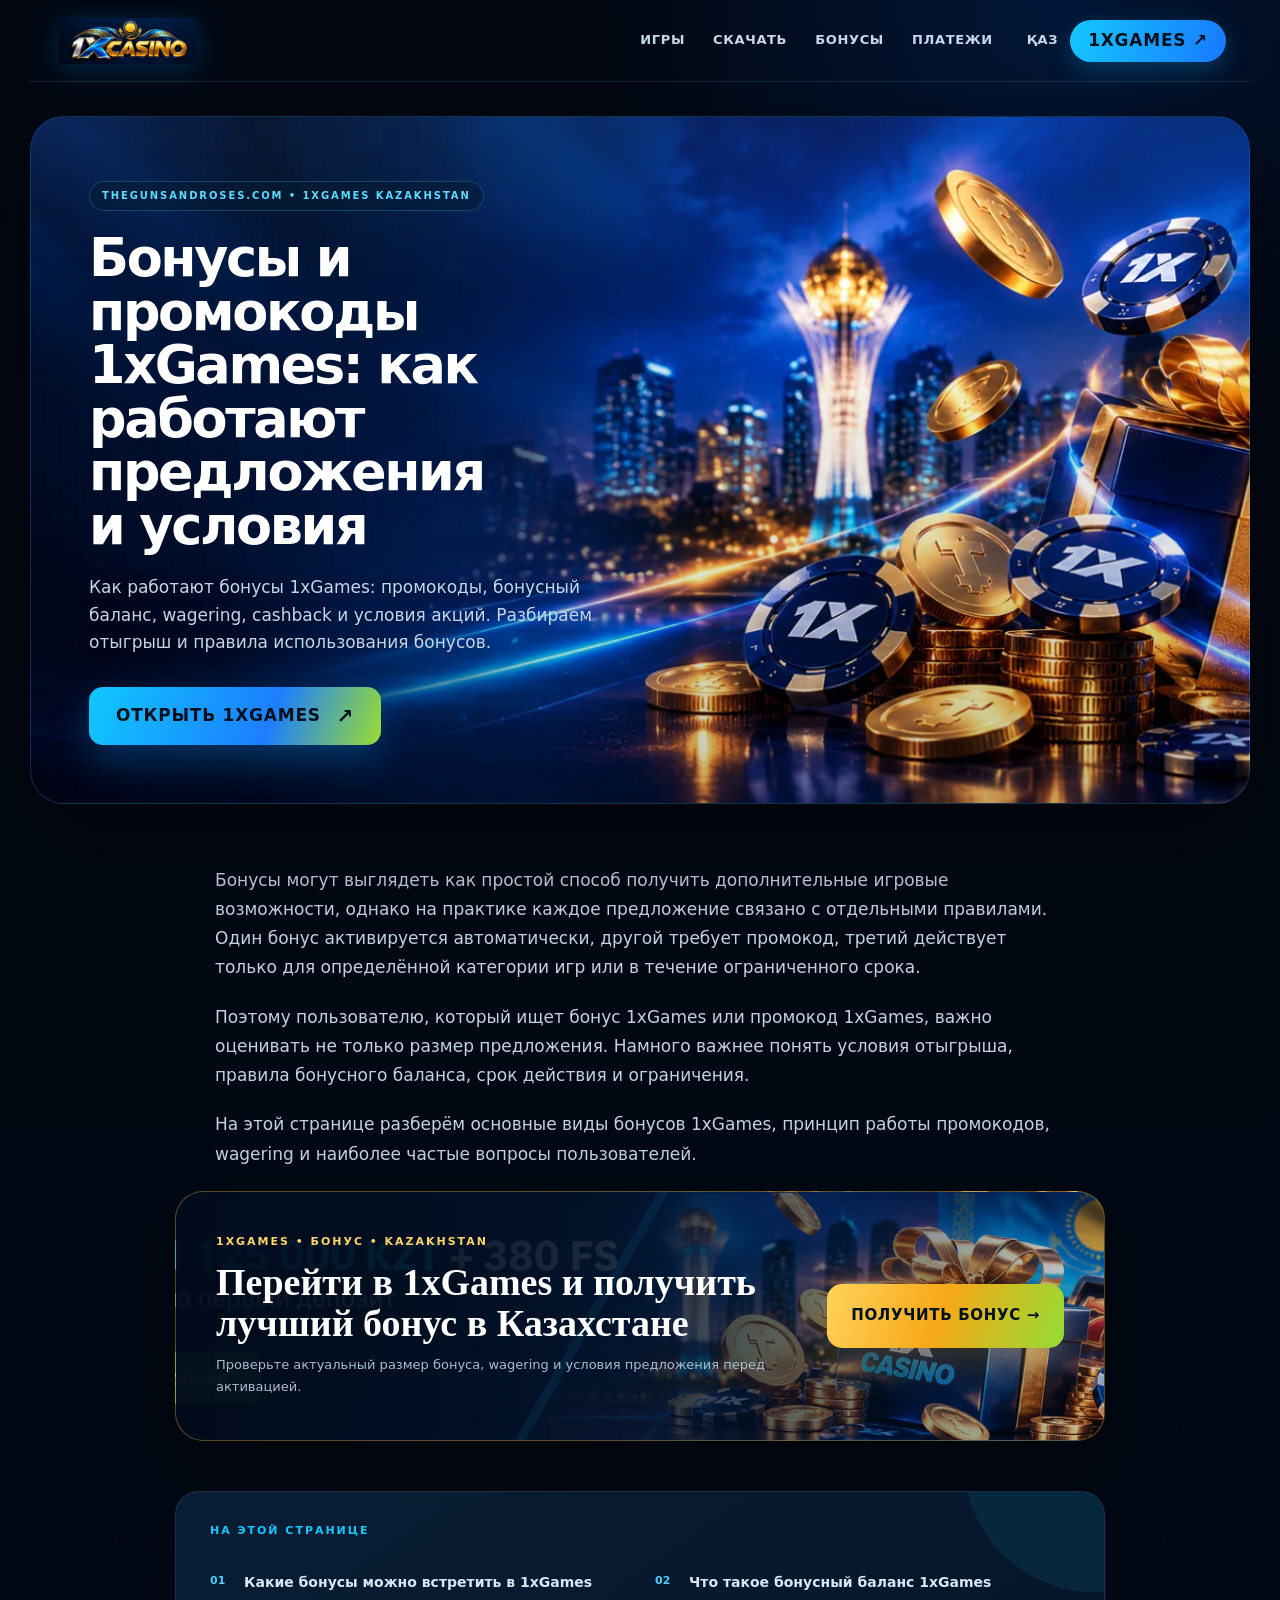
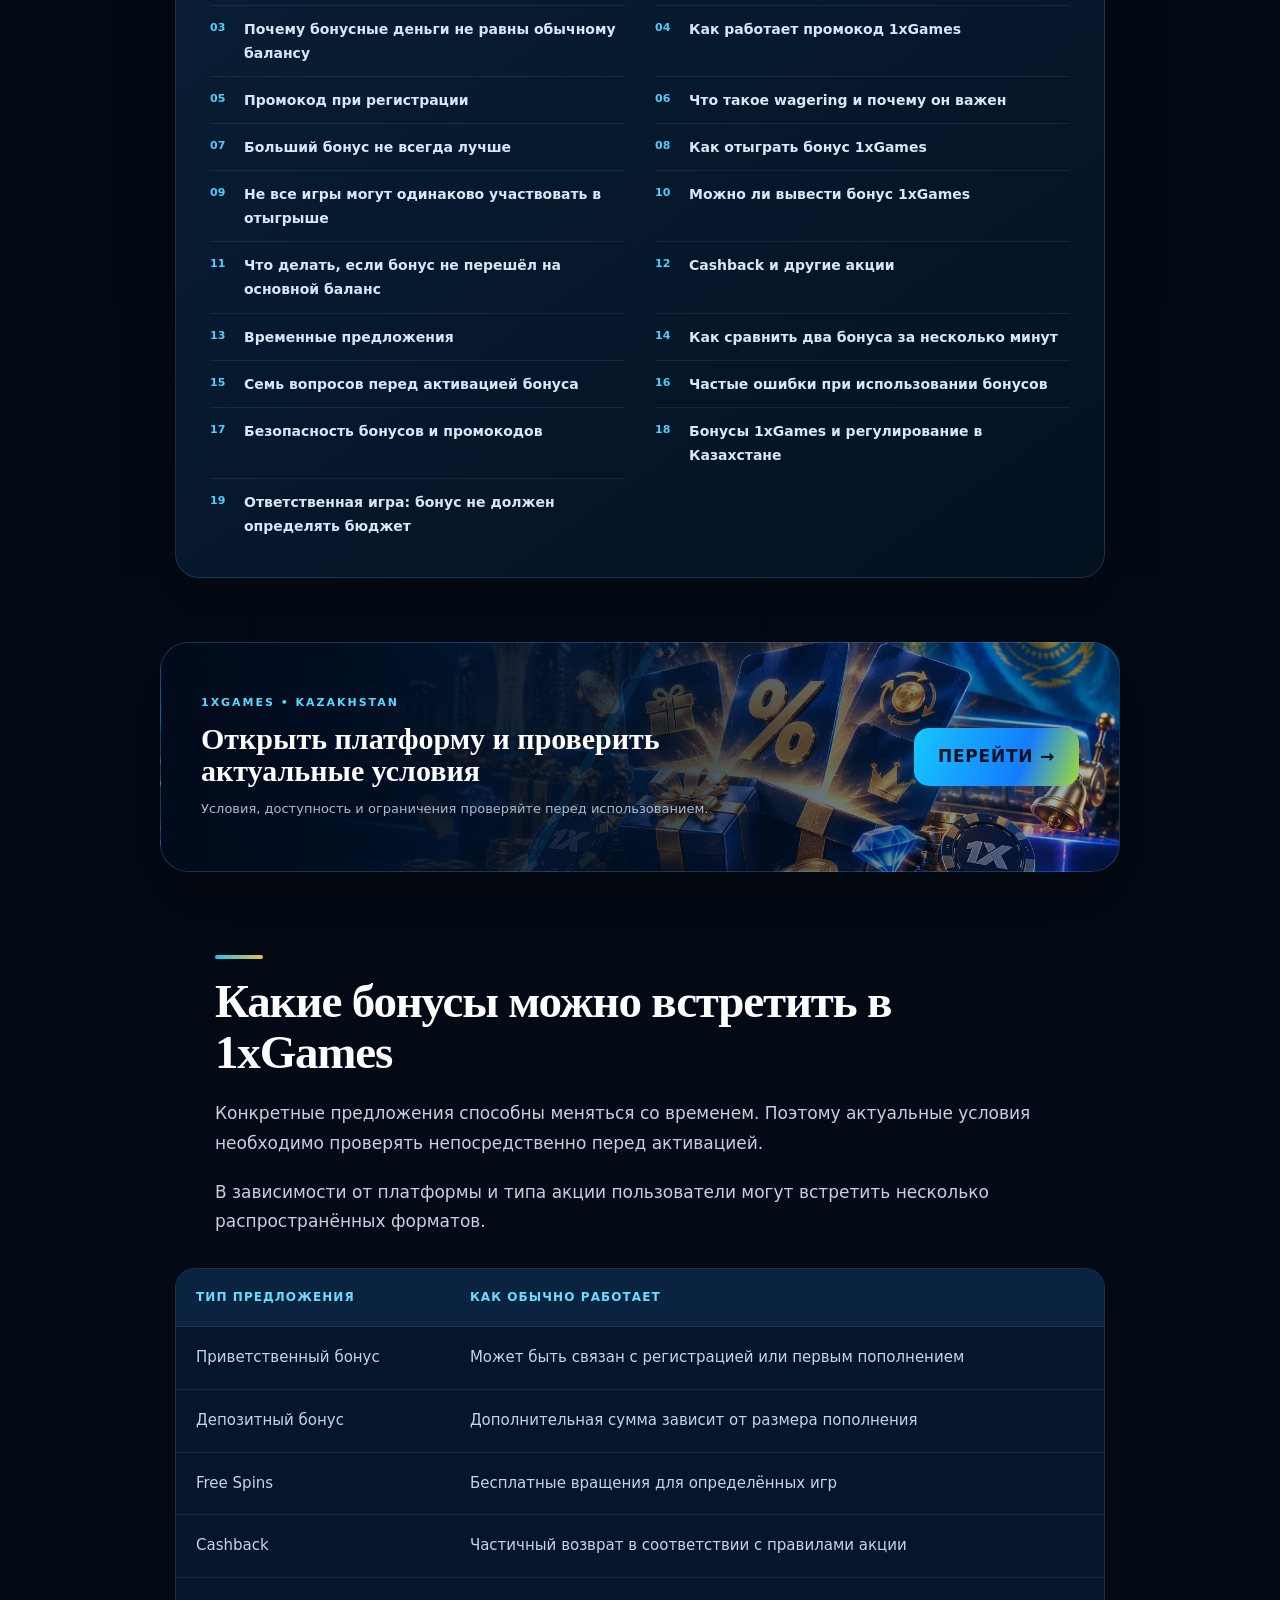
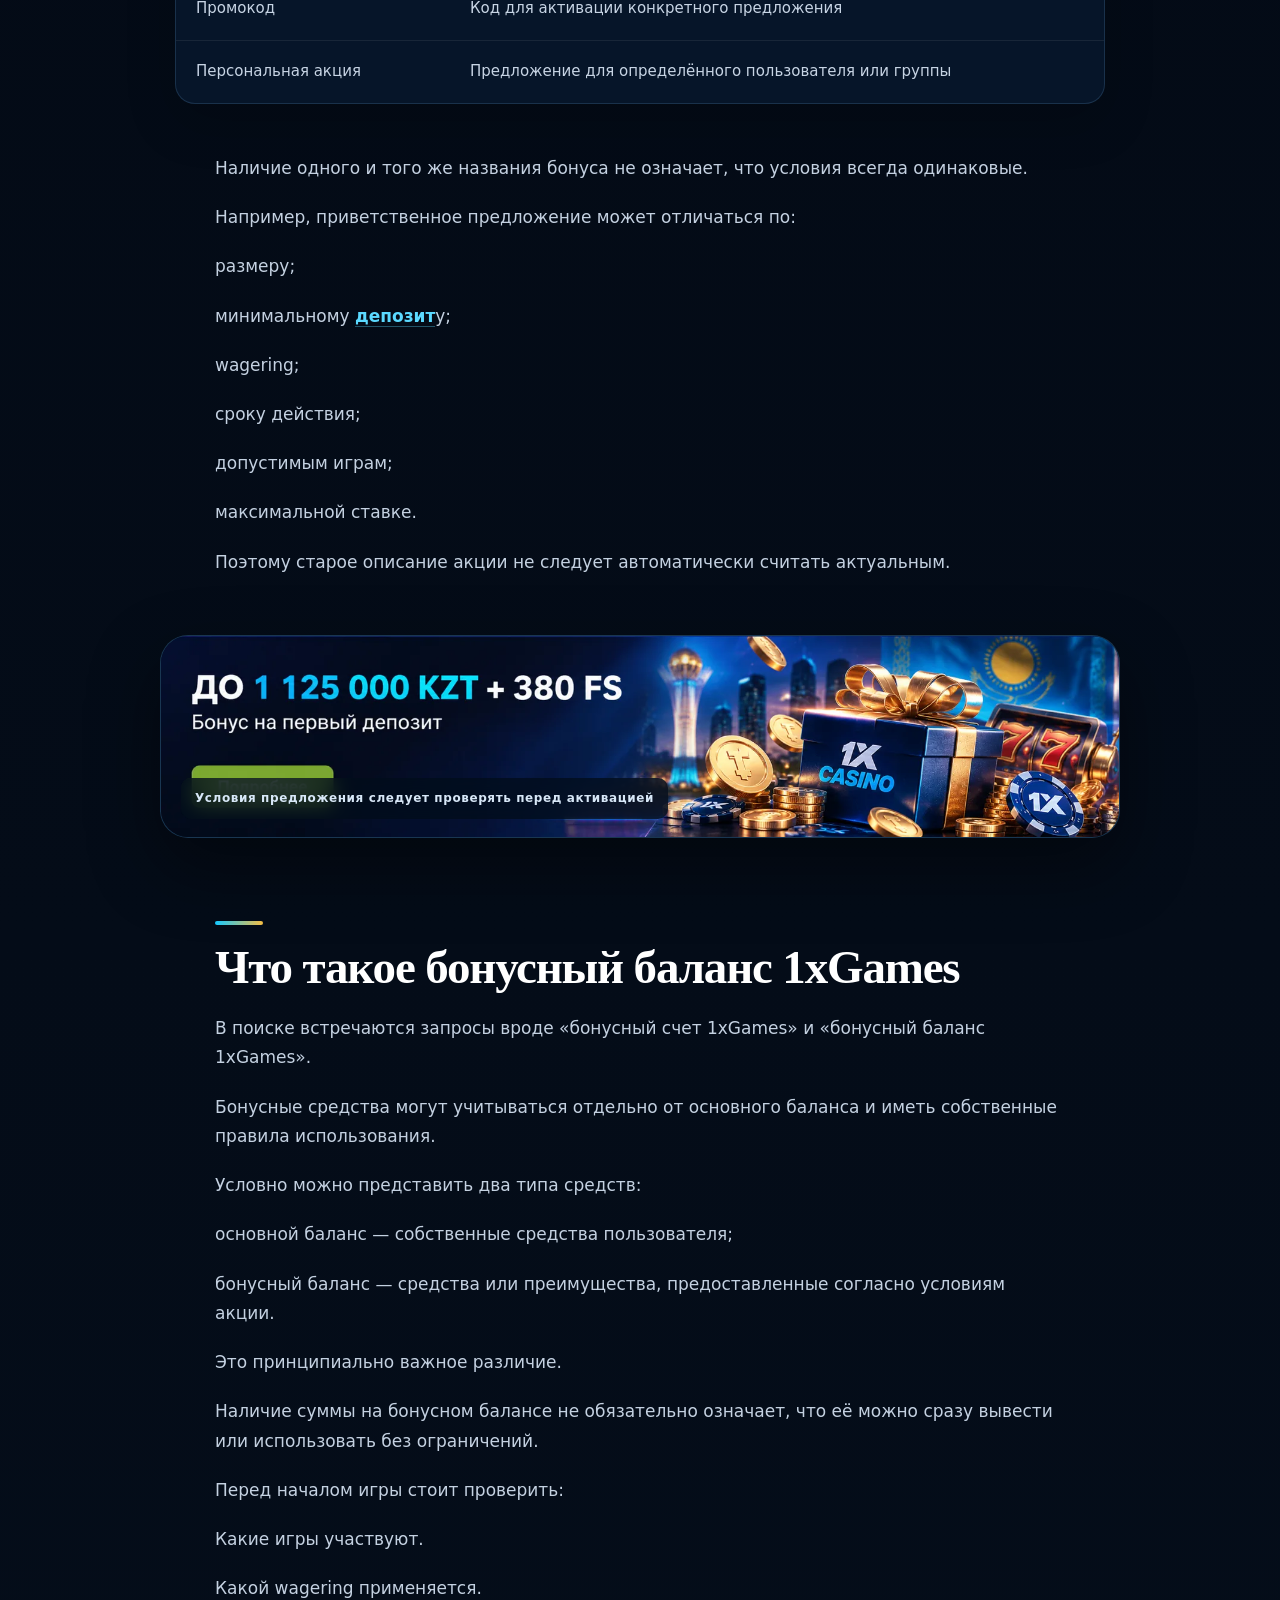
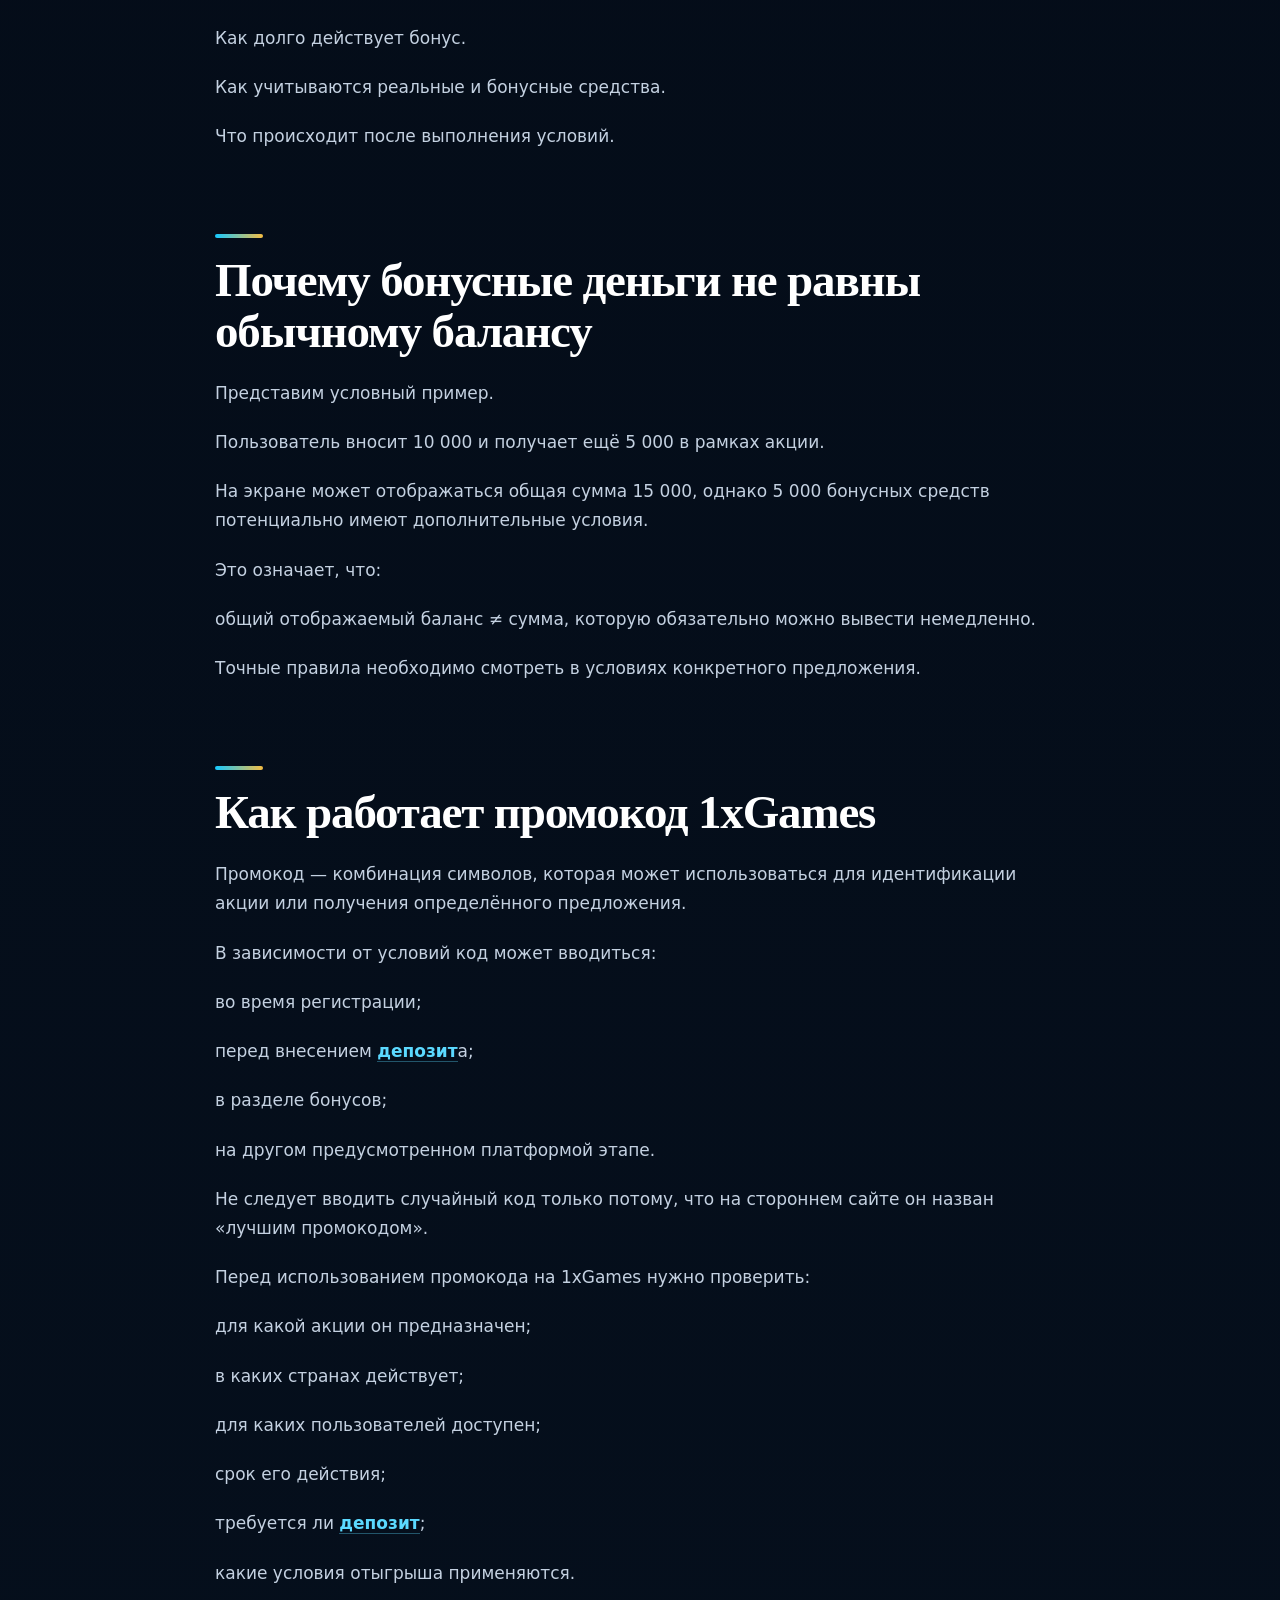
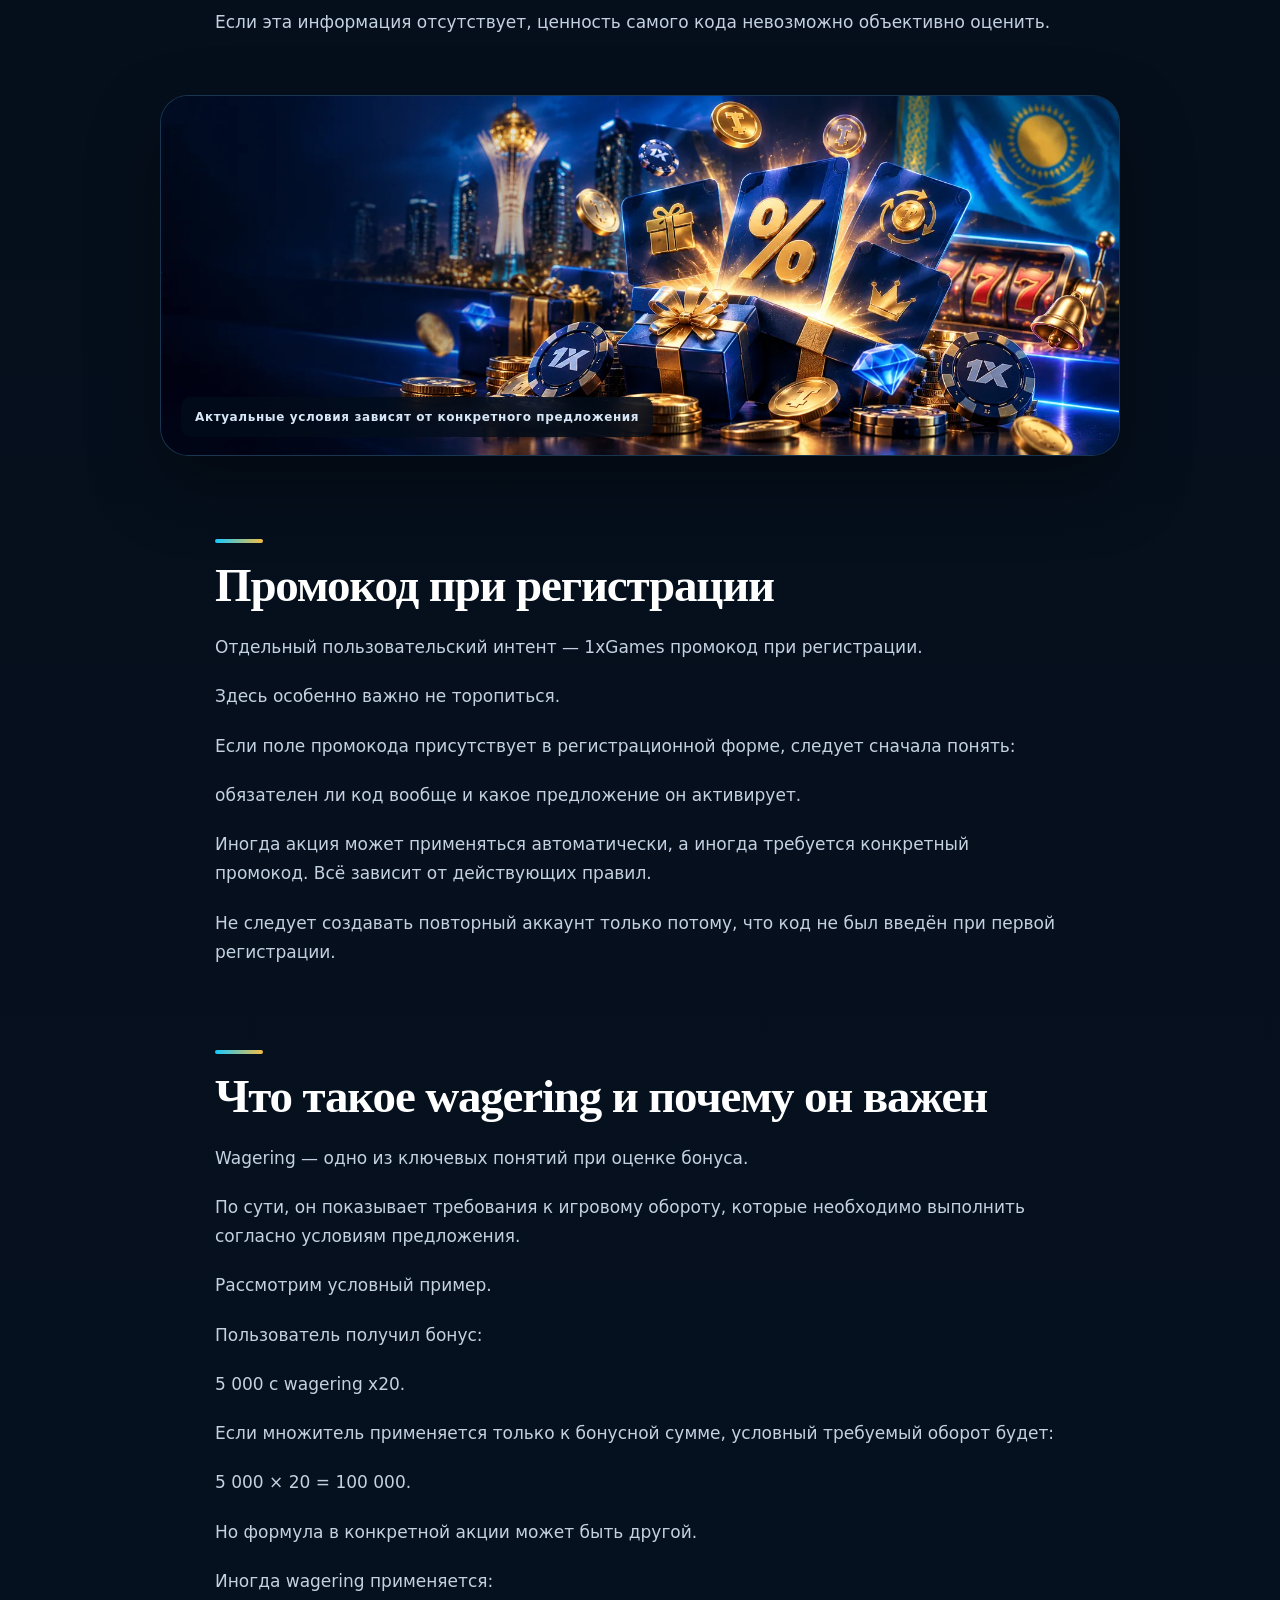
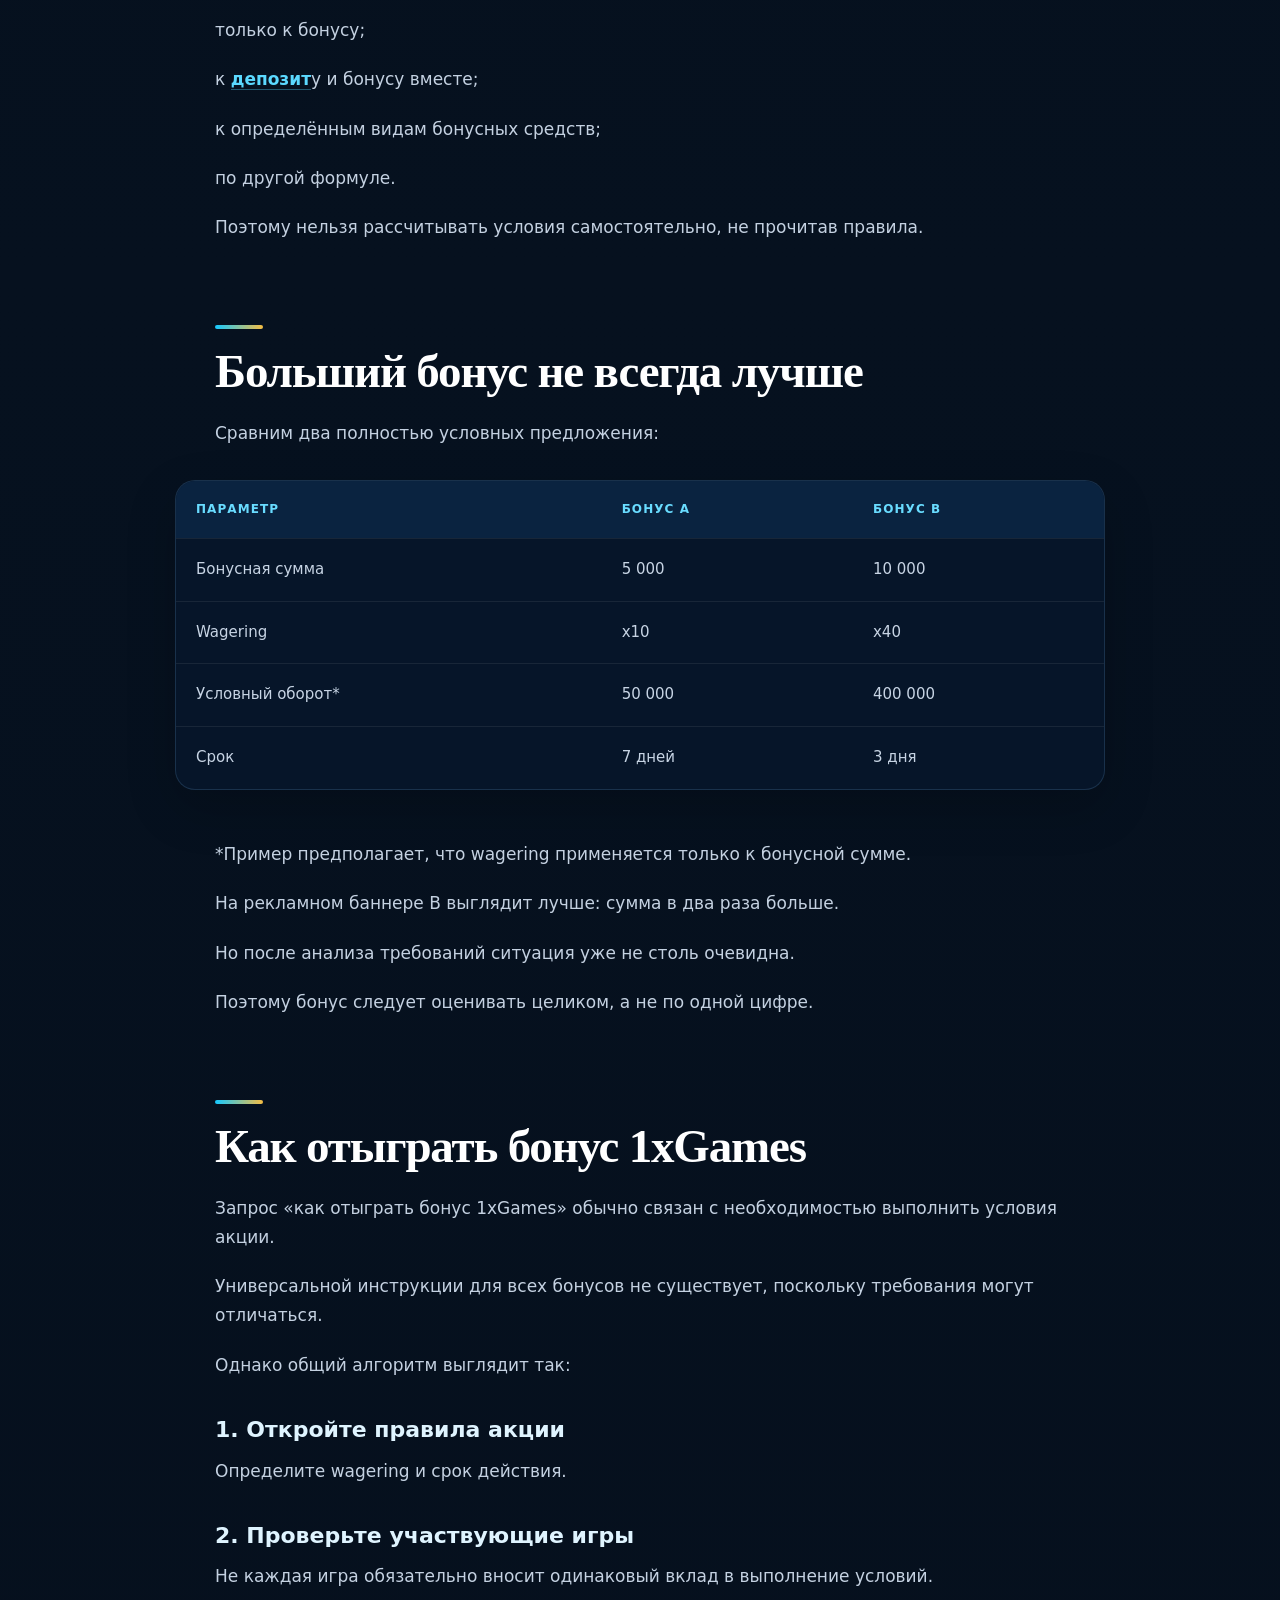
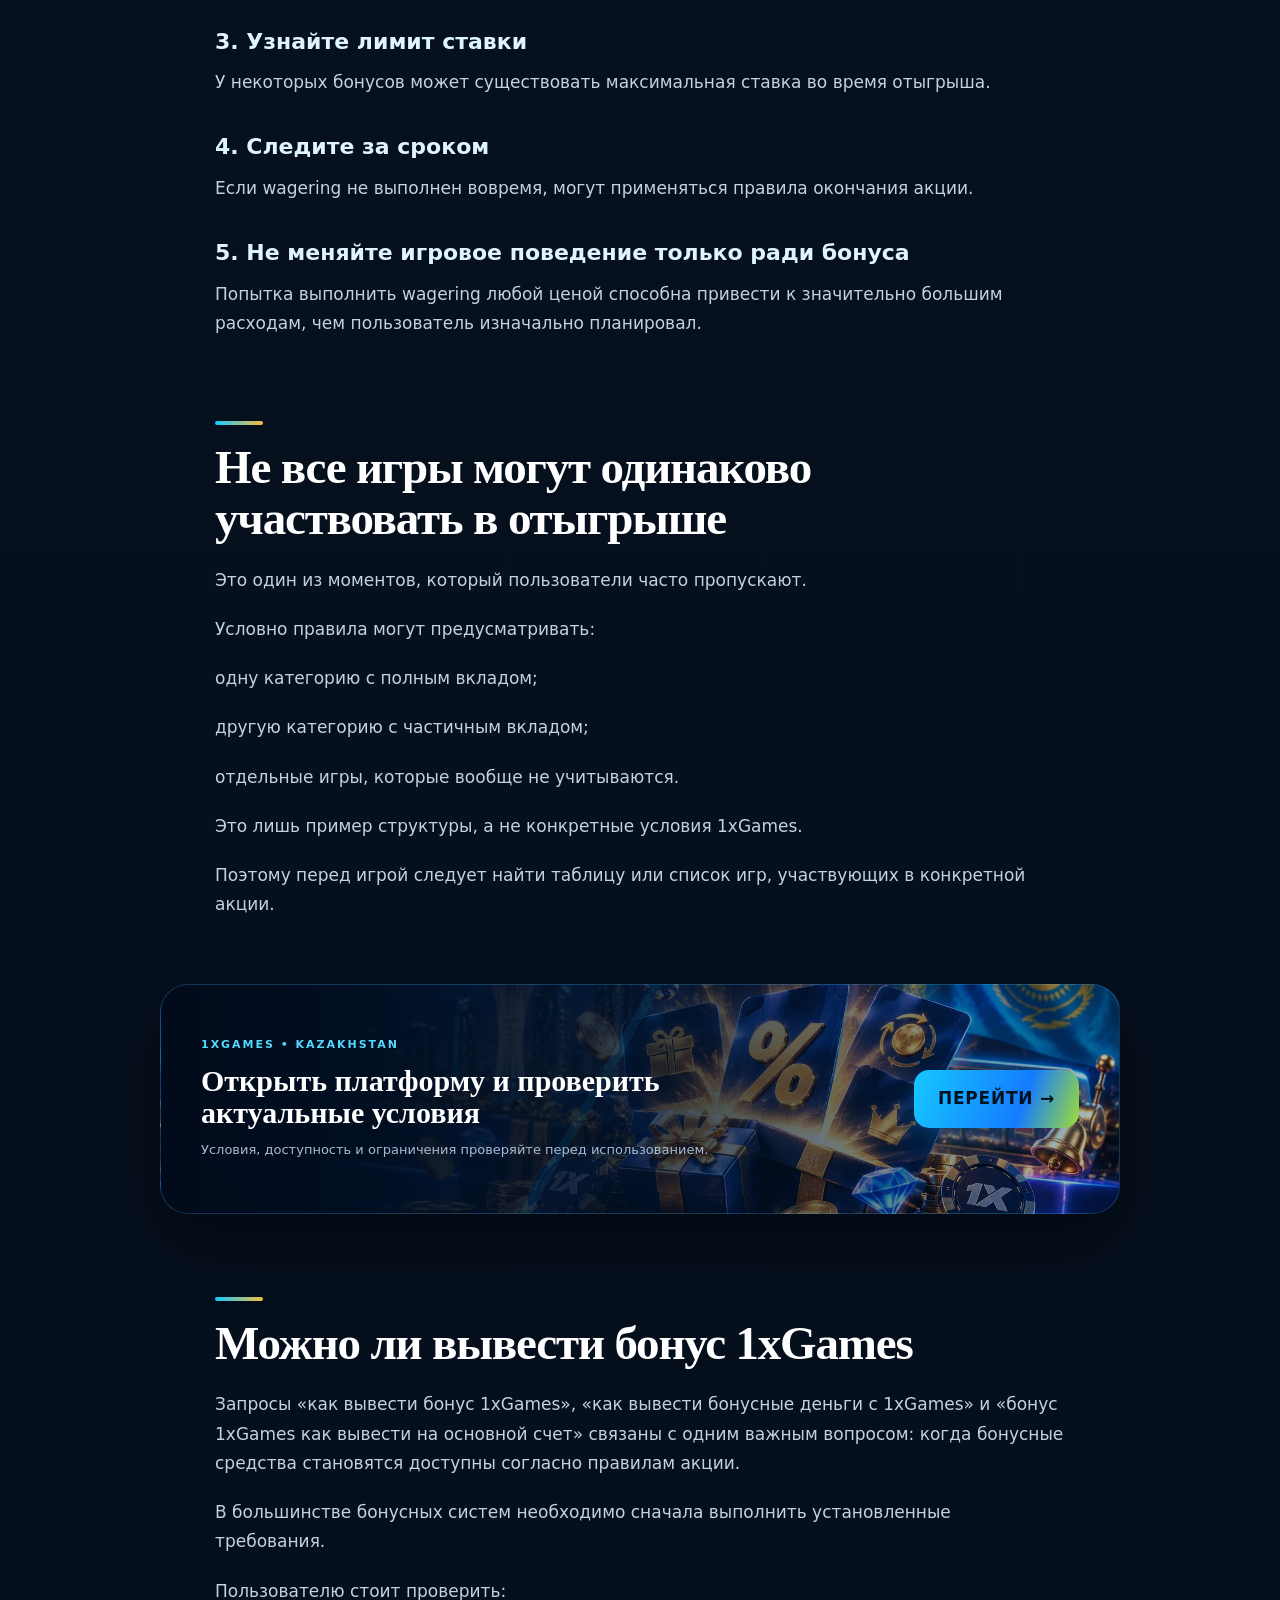
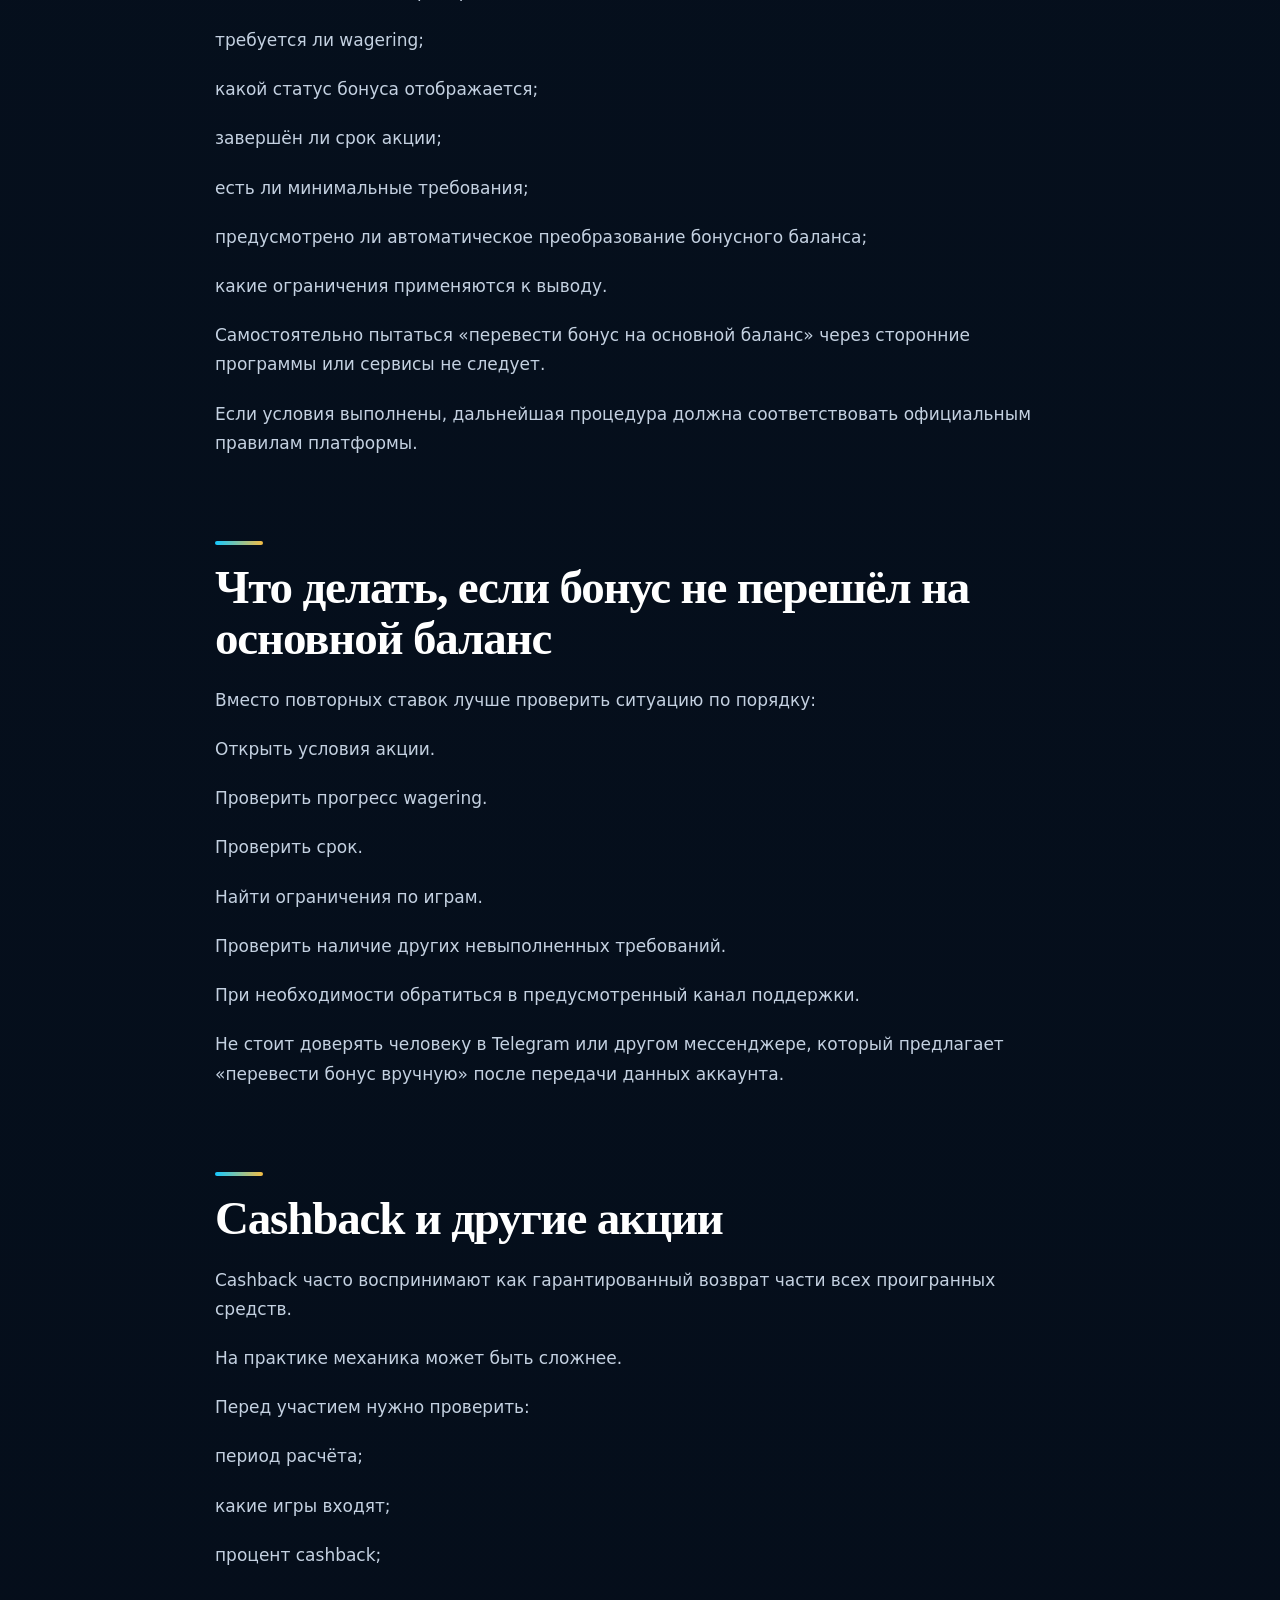
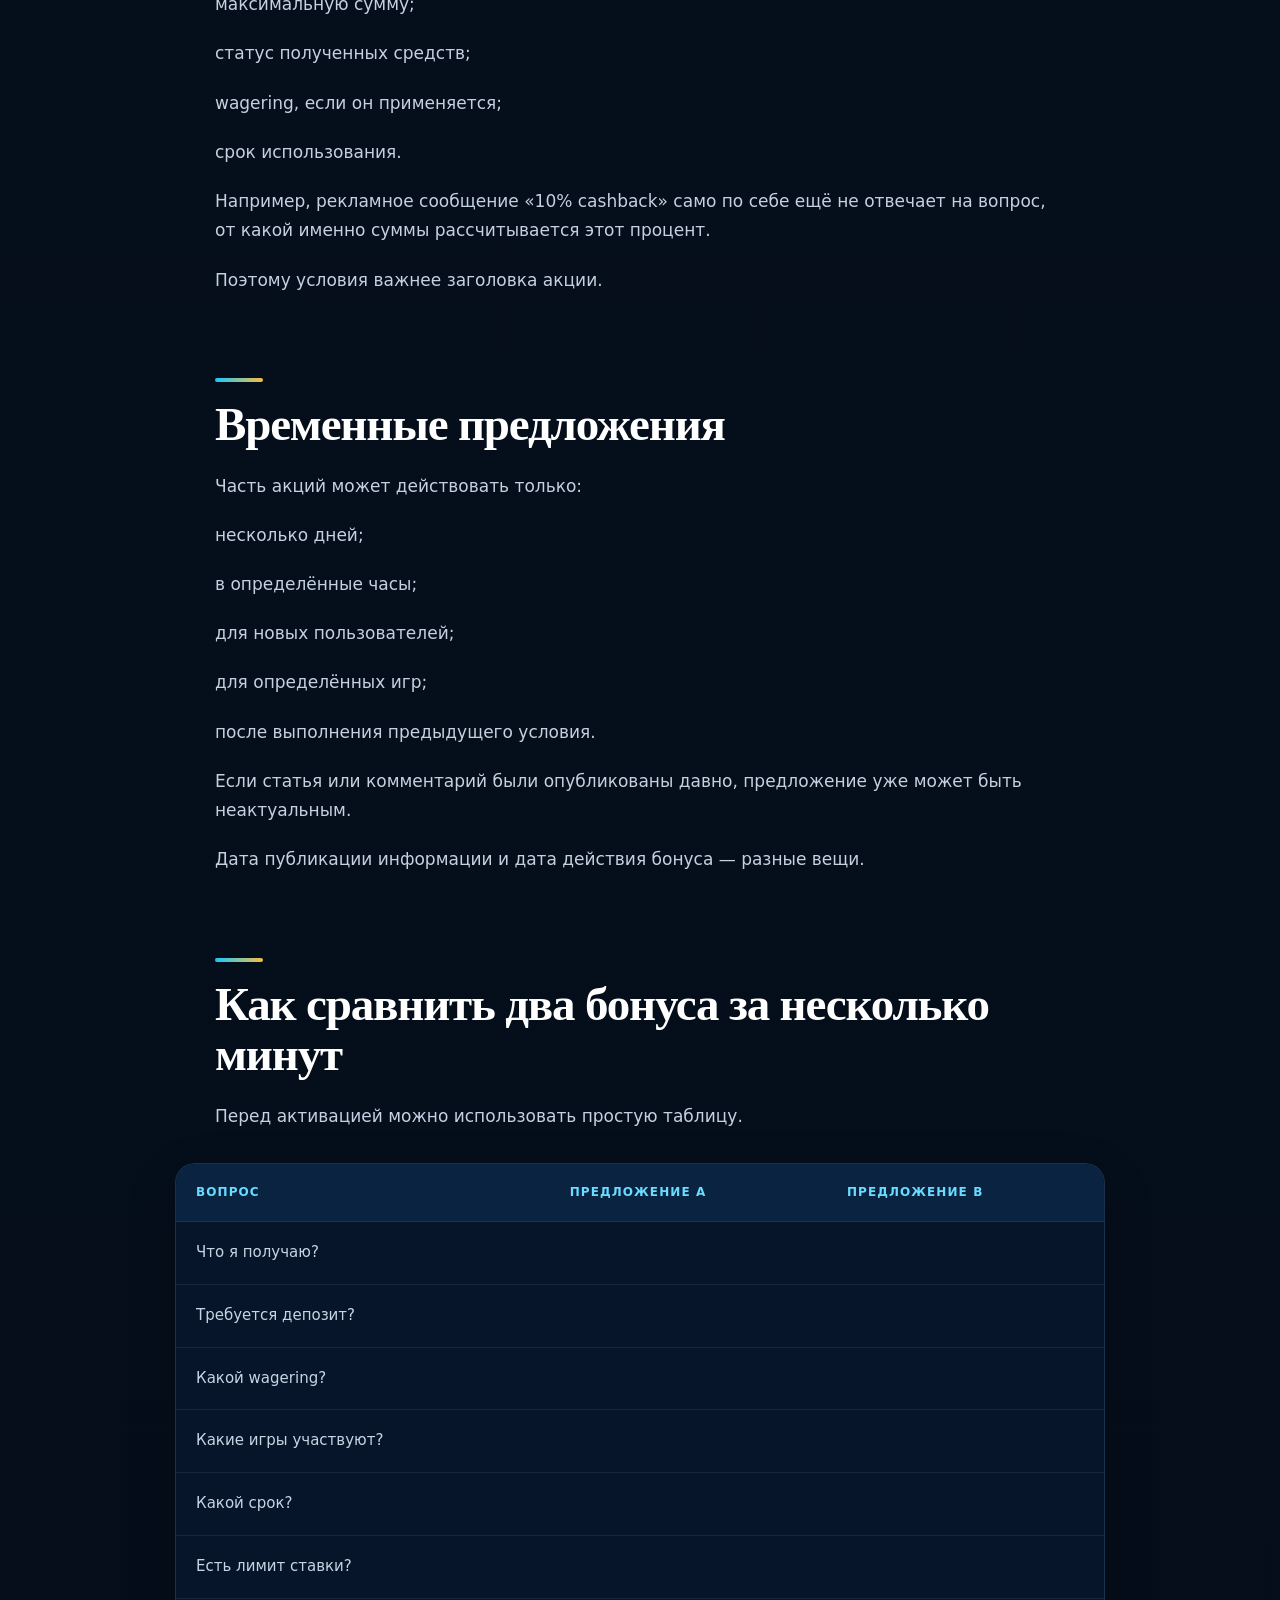
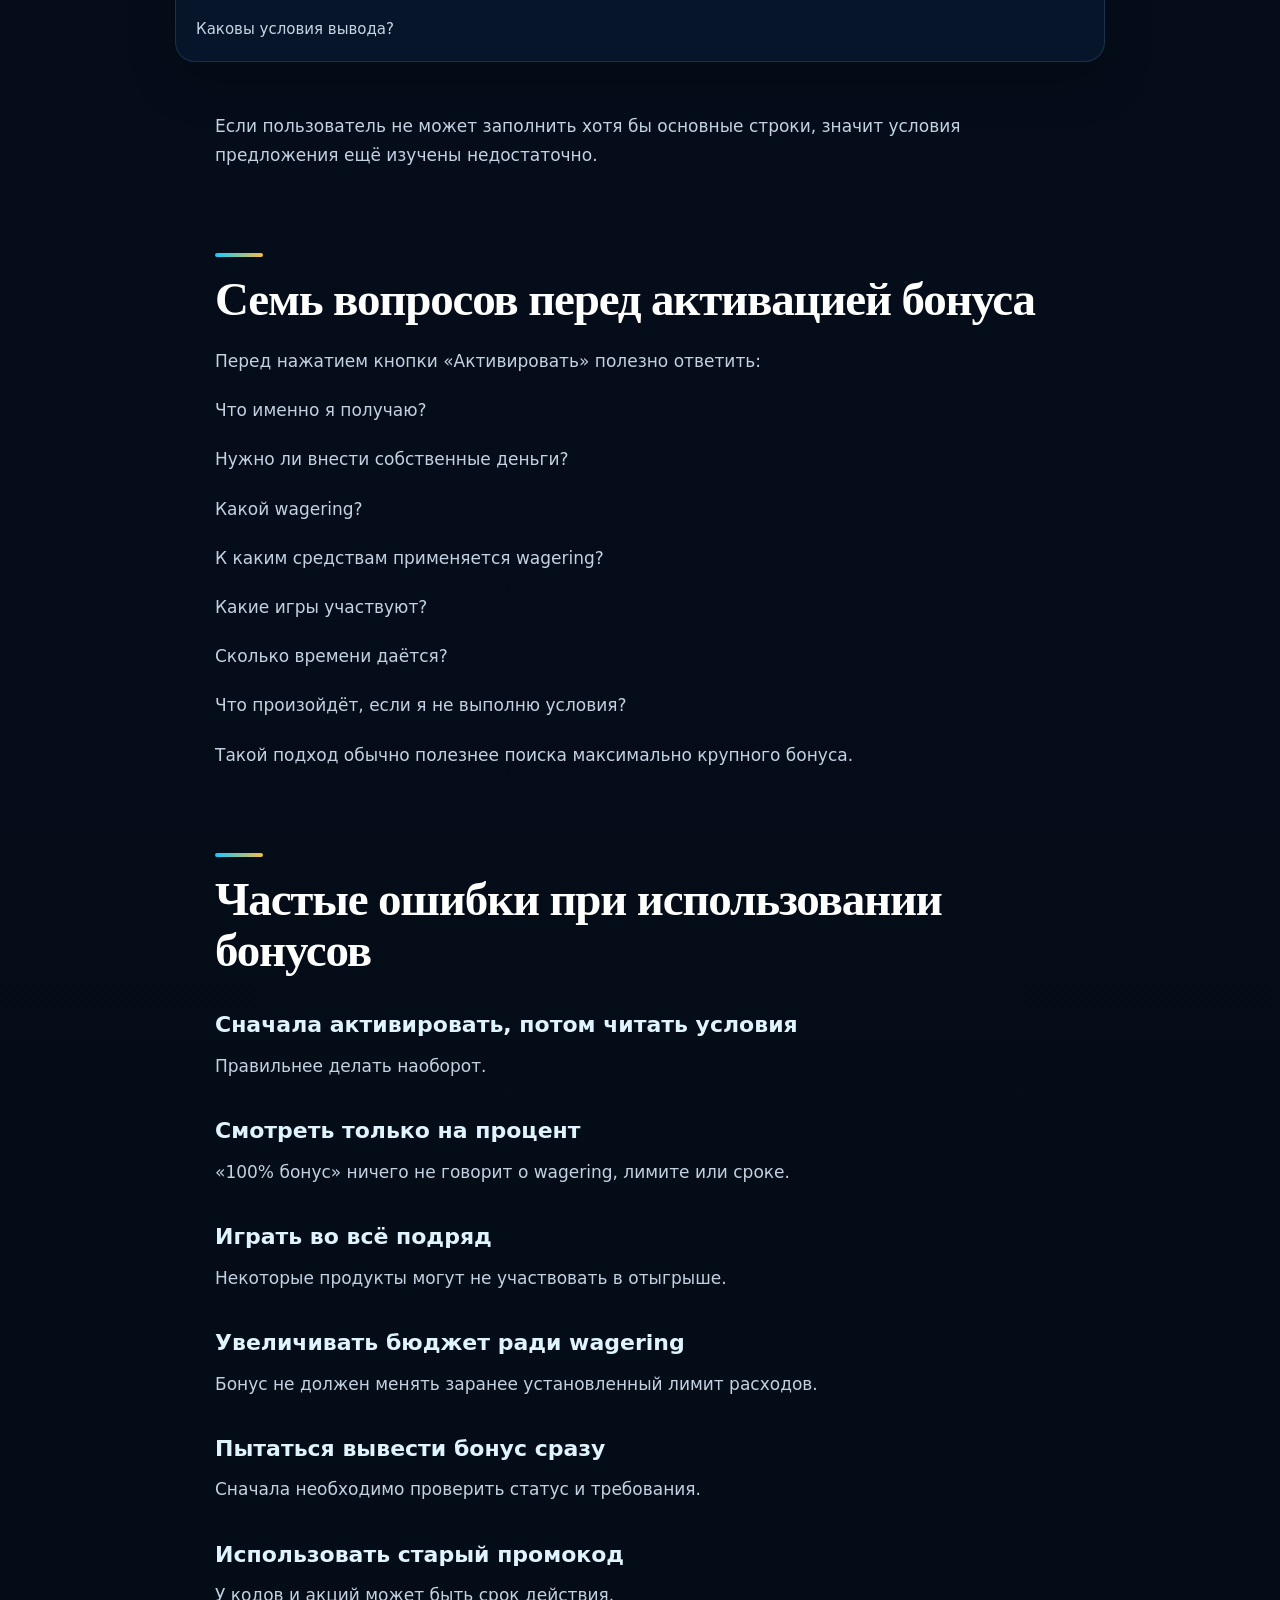
==== commit ffcd66f9: "Update6" ====
--- a/bonuses/index.html
+++ b/bonuses/index.html
@@ -1,5 +1,5 @@
-<!doctype html><html lang="ru"><head><meta charset="utf-8"><meta name="viewport" content="width=device-width,initial-scale=1"><title>Бонусы 1xGames — промокоды, условия и отыгрыш</title><meta name="description" content="Как работают бонусы 1xGames: промокоды, бонусный баланс, wagering, cashback и условия акций. Разбираем отыгрыш и правила использования бонусов."><link rel="canonical" href="https://thegunsandroses.com/bonuses/"><meta name="robots" content="index,follow"><meta name="google-site-verification" content="P_tBZTkmZBPvhhTVpAWwyuTfqRqusBLi5eSHK2BmX5U" /><meta property="og:title" content="Бонусы 1xGames — промокоды, условия и отыгрыш"><meta property="og:description" content="Как работают бонусы 1xGames: промокоды, бонусный баланс, wagering, cashback и условия акций. Разбираем отыгрыш и правила использования бонусов."><meta property="og:url" content="https://thegunsandroses.com/bonuses/"><meta property="og:type" content="article"><link rel="icon" href="/assets/img/favicon.webp" type="image/webp"><link rel="stylesheet" href="/assets/css/site.css?v=5"></head><body class="route-bonuses">
+<!doctype html><html lang="ru"><head><meta charset="utf-8"><meta name="viewport" content="width=device-width,initial-scale=1"><title>Бонусы 1xGames — промокоды, условия и отыгрыш</title><meta name="description" content="Как работают бонусы 1xGames: промокоды, бонусный баланс, wagering, cashback и условия акций. Разбираем отыгрыш и правила использования бонусов."><link rel="canonical" href="https://thegunsandroses.com/bonuses/"><meta name="robots" content="index,follow"><meta name="google-site-verification" content="P_tBZTkmZBPvhhTVpAWwyuTfqRqusBLi5eSHK2BmX5U" /><meta property="og:title" content="Бонусы 1xGames — промокоды, условия и отыгрыш"><meta property="og:description" content="Как работают бонусы 1xGames: промокоды, бонусный баланс, wagering, cashback и условия акций. Разбираем отыгрыш и правила использования бонусов."><meta property="og:url" content="https://thegunsandroses.com/bonuses/"><meta property="og:type" content="article"><link rel="icon" href="/assets/img/favicon.webp" type="image/webp"><link rel="stylesheet" href="/assets/css/site.css?v=6"></head><body class="route-bonuses">
 <header class="mast"><a class="brand" href="/"><img src="/assets/img/logo.webp" alt="1xCasino Kazakhstan"></a><nav class="desk-nav"><a href="/games/">Игры</a><a href="/download/">Скачать</a><a href="/bonuses/">Бонусы</a><a href="/payments/">Платежи</a></nav><div class="head-actions"><a class="lang" href="/kz/bonuses/">ҚАЗ</a><a class="head-cta" href="/go/">1XGAMES ↗</a></div></header>
-<main><section class="hero"><div class="hero-copy"><div class="eyebrow">THEGUNSANDROSES.COM / 1XGAMES GUIDE</div><h1>Бонусы и промокоды 1xGames: как работают предложения и условия</h1><p>Как работают бонусы 1xGames: промокоды, бонусный баланс, wagering, cashback и условия акций. Разбираем отыгрыш и правила использования бонусов.</p><a class="hero-btn" href="/go/">ОТКРЫТЬ 1XGAMES <span>↗</span></a></div><div class="hero-art" aria-hidden="true"><div class="grid-card"><span>1X</span><b>GAMES • MOBILE • KZ</b><em>18+</em></div></div></section>
+<main><section class="hero"><div class="hero-copy"><div class="eyebrow">THEGUNSANDROSES.COM • 1XGAMES KAZAKHSTAN</div><h1>Бонусы и промокоды 1xGames: как работают предложения и условия</h1><p>Как работают бонусы 1xGames: промокоды, бонусный баланс, wagering, cashback и условия акций. Разбираем отыгрыш и правила использования бонусов.</p><a class="hero-btn" href="/go/">ОТКРЫТЬ 1XGAMES <span>↗</span></a></div><div class="hero-art" aria-hidden="true"><div class="grid-card"><span>1X</span><b>GAMES • MOBILE • KZ</b><em>18+</em></div></div></section>
 <article class="content-shell"><p>Бонусы могут выглядеть как простой способ получить дополнительные игровые возможности, однако на практике каждое предложение связано с отдельными правилами. Один бонус активируется автоматически, другой требует промокод, третий действует только для определённой категории игр или в течение ограниченного срока.</p><p>Поэтому пользователю, который ищет бонус 1xGames или промокод 1xGames, важно оценивать не только размер предложения. Намного важнее понять условия отыгрыша, правила бонусного баланса, срок действия и ограничения.</p><p>На этой странице разберём основные виды бонусов 1xGames, принцип работы промокодов, wagering и наиболее частые вопросы пользователей.</p><aside class="ref-panel first-offer"><div><span class="ref-label">1XGAMES • БОНУС • KAZAKHSTAN</span><strong>Перейти в 1xGames и получить лучший бонус в Казахстане</strong><small>Проверьте актуальный размер бонуса, wagering и условия предложения перед активацией.</small></div><a class="action-btn" href="/go/">ПОЛУЧИТЬ БОНУС →</a></aside><nav class="toc"><div class="toc-kicker">НА ЭТОЙ СТРАНИЦЕ</div><ol><li><a href="#какие-бонусы-можно-встретить-в-1xgames">Какие бонусы можно встретить в 1xGames</a></li><li><a href="#что-такое-бонусный-баланс-1xgames">Что такое бонусный баланс 1xGames</a></li><li><a href="#почему-бонусные-деньги-не-равны-обычному-балансу">Почему бонусные деньги не равны обычному балансу</a></li><li><a href="#как-работает-промокод-1xgames">Как работает промокод 1xGames</a></li><li><a href="#промокод-при-регистрации">Промокод при регистрации</a></li><li><a href="#что-такое-wagering-и-почему-он-важен">Что такое wagering и почему он важен</a></li><li><a href="#больший-бонус-не-всегда-лучше">Больший бонус не всегда лучше</a></li><li><a href="#как-отыграть-бонус-1xgames">Как отыграть бонус 1xGames</a></li><li><a href="#не-все-игры-могут-одинаково-участвовать-в-отыгрыше">Не все игры могут одинаково участвовать в отыгрыше</a></li><li><a href="#можно-ли-вывести-бонус-1xgames">Можно ли вывести бонус 1xGames</a></li><li><a href="#что-делать-если-бонус-не-перешёл-на-основной-баланс">Что делать, если бонус не перешёл на основной баланс</a></li><li><a href="#cashback-и-другие-акции">Cashback и другие акции</a></li><li><a href="#временные-предложения">Временные предложения</a></li><li><a href="#как-сравнить-два-бонуса-за-несколько-минут">Как сравнить два бонуса за несколько минут</a></li><li><a href="#семь-вопросов-перед-активацией-бонуса">Семь вопросов перед активацией бонуса</a></li><li><a href="#частые-ошибки-при-использовании-бонусов">Частые ошибки при использовании бонусов</a></li><li><a href="#безопасность-бонусов-и-промокодов">Безопасность бонусов и промокодов</a></li><li><a href="#бонусы-1xgames-и-регулирование-в-казахстане">Бонусы 1xGames и регулирование в Казахстане</a></li><li><a href="#ответственная-игра-бонус-не-должен-определять-бюджет">Ответственная игра: бонус не должен определять бюджет</a></li></ol></nav><aside class="ref-panel"><div><span class="ref-label">1XGAMES • KAZAKHSTAN</span><strong>Открыть платформу и проверить актуальные условия</strong><small>Условия, доступность и ограничения проверяйте перед использованием.</small></div><a class="action-btn" href="/go/">ПЕРЕЙТИ →</a></aside><h2 id="какие-бонусы-можно-встретить-в-1xgames">Какие бонусы можно встретить в 1xGames</h2><p>Конкретные предложения способны меняться со временем. Поэтому актуальные условия необходимо проверять непосредственно перед активацией.</p><p>В зависимости от платформы и типа акции пользователи могут встретить несколько распространённых форматов.</p><div class="table-wrap"><table><tr><th>Тип предложения</th><th>Как обычно работает</th></tr><tr><td>Приветственный бонус</td><td>Может быть связан с регистрацией или первым пополнением</td></tr><tr><td>Депозитный бонус</td><td>Дополнительная сумма зависит от размера пополнения</td></tr><tr><td>Free Spins</td><td>Бесплатные вращения для определённых игр</td></tr><tr><td>Cashback</td><td>Частичный возврат в соответствии с правилами акции</td></tr><tr><td>Промокод</td><td>Код для активации конкретного предложения</td></tr><tr><td>Персональная акция</td><td>Предложение для определённого пользователя или группы</td></tr></table></div><p>Наличие одного и того же названия бонуса не означает, что условия всегда одинаковые.</p><p>Например, приветственное предложение может отличаться по:</p><p>размеру;</p><p>минимальному <a class="text-link" href="/payments/">депозит</a>у;</p><p>wagering;</p><p>сроку действия;</p><p>допустимым играм;</p><p>максимальной ставке.</p><p>Поэтому старое описание акции не следует автоматически считать актуальным.</p><figure class="editorial-image wide"><img src="/assets/img/bonus.webp" alt="Бонусное предложение" loading="lazy"><figcaption class="image-note">Условия предложения следует проверять перед активацией</figcaption></figure><h2 id="что-такое-бонусный-баланс-1xgames">Что такое бонусный баланс 1xGames</h2><p>В поиске встречаются запросы вроде «бонусный счет 1xGames» и «бонусный баланс 1xGames».</p><p>Бонусные средства могут учитываться отдельно от основного баланса и иметь собственные правила использования.</p><p>Условно можно представить два типа средств:</p><p>основной баланс — собственные средства пользователя;</p><p>бонусный баланс — средства или преимущества, предоставленные согласно условиям акции.</p><p>Это принципиально важное различие.</p><p>Наличие суммы на бонусном балансе не обязательно означает, что её можно сразу вывести или использовать без ограничений.</p><p>Перед началом игры стоит проверить:</p><p>Какие игры участвуют.</p><p>Какой wagering применяется.</p><p>Как долго действует бонус.</p><p>Как учитываются реальные и бонусные средства.</p><p>Что происходит после выполнения условий.</p><h2 id="почему-бонусные-деньги-не-равны-обычному-балансу">Почему бонусные деньги не равны обычному балансу</h2><p>Представим условный пример.</p><p>Пользователь вносит 10 000 и получает ещё 5 000 в рамках акции.</p><p>На экране может отображаться общая сумма 15 000, однако 5 000 бонусных средств потенциально имеют дополнительные условия.</p><p>Это означает, что:</p><p>общий отображаемый баланс ≠ сумма, которую обязательно можно вывести немедленно.</p><p>Точные правила необходимо смотреть в условиях конкретного предложения.</p><h2 id="как-работает-промокод-1xgames">Как работает промокод 1xGames</h2><p>Промокод — комбинация символов, которая может использоваться для идентификации акции или получения определённого предложения.</p><p>В зависимости от условий код может вводиться:</p><p>во время регистрации;</p><p>перед внесением <a class="text-link" href="/payments/">депозит</a>а;</p><p>в разделе бонусов;</p><p>на другом предусмотренном платформой этапе.</p><p>Не следует вводить случайный код только потому, что на стороннем сайте он назван «лучшим промокодом».</p><p>Перед использованием промокода на 1xGames нужно проверить:</p><p>для какой акции он предназначен;</p><p>в каких странах действует;</p><p>для каких пользователей доступен;</p><p>срок его действия;</p><p>требуется ли <a class="text-link" href="/payments/">депозит</a>;</p><p>какие условия отыгрыша применяются.</p><p>Если эта информация отсутствует, ценность самого кода невозможно объективно оценить.</p><figure class="editorial-image wide"><img src="/assets/img/promo.webp" alt="Промо и акции" loading="lazy"><figcaption class="image-note">Актуальные условия зависят от конкретного предложения</figcaption></figure><h2 id="промокод-при-регистрации">Промокод при регистрации</h2><p>Отдельный пользовательский интент — 1xGames промокод при регистрации.</p><p>Здесь особенно важно не торопиться.</p><p>Если поле промокода присутствует в регистрационной форме, следует сначала понять:</p><p>обязателен ли код вообще и какое предложение он активирует.</p><p>Иногда акция может применяться автоматически, а иногда требуется конкретный промокод. Всё зависит от действующих правил.</p><p>Не следует создавать повторный аккаунт только потому, что код не был введён при первой регистрации.</p><h2 id="что-такое-wagering-и-почему-он-важен">Что такое wagering и почему он важен</h2><p>Wagering — одно из ключевых понятий при оценке бонуса.</p><p>По сути, он показывает требования к игровому обороту, которые необходимо выполнить согласно условиям предложения.</p><p>Рассмотрим условный пример.</p><p>Пользователь получил бонус:</p><p>5 000 с wagering x20.</p><p>Если множитель применяется только к бонусной сумме, условный требуемый оборот будет:</p><p>5 000 × 20 = 100 000.</p><p>Но формула в конкретной акции может быть другой.</p><p>Иногда wagering применяется:</p><p>только к бонусу;</p><p>к <a class="text-link" href="/payments/">депозит</a>у и бонусу вместе;</p><p>к определённым видам бонусных средств;</p><p>по другой формуле.</p><p>Поэтому нельзя рассчитывать условия самостоятельно, не прочитав правила.</p><h2 id="больший-бонус-не-всегда-лучше">Больший бонус не всегда лучше</h2><p>Сравним два полностью условных предложения:</p><div class="table-wrap"><table><tr><th>Параметр</th><th>Бонус A</th><th>Бонус B</th></tr><tr><td>Бонусная сумма</td><td>5 000</td><td>10 000</td></tr><tr><td>Wagering</td><td>x10</td><td>x40</td></tr><tr><td>Условный оборот*</td><td>50 000</td><td>400 000</td></tr><tr><td>Срок</td><td>7 дней</td><td>3 дня</td></tr></table></div><p>*Пример предполагает, что wagering применяется только к бонусной сумме.</p><p>На рекламном баннере B выглядит лучше: сумма в два раза больше.</p><p>Но после анализа требований ситуация уже не столь очевидна.</p><p>Поэтому бонус следует оценивать целиком, а не по одной цифре.</p><h2 id="как-отыграть-бонус-1xgames">Как отыграть бонус 1xGames</h2><p>Запрос «как отыграть бонус 1xGames» обычно связан с необходимостью выполнить условия акции.</p><p>Универсальной инструкции для всех бонусов не существует, поскольку требования могут отличаться.</p><p>Однако общий алгоритм выглядит так:</p><h3>1. Откройте правила акции</h3><p>Определите wagering и срок действия.</p><h3>2. Проверьте участвующие игры</h3><p>Не каждая игра обязательно вносит одинаковый вклад в выполнение условий.</p><h3>3. Узнайте лимит ставки</h3><p>У некоторых бонусов может существовать максимальная ставка во время отыгрыша.</p><h3>4. Следите за сроком</h3><p>Если wagering не выполнен вовремя, могут применяться правила окончания акции.</p><h3>5. Не меняйте игровое поведение только ради бонуса</h3><p>Попытка выполнить wagering любой ценой способна привести к значительно большим расходам, чем пользователь изначально планировал.</p><h2 id="не-все-игры-могут-одинаково-участвовать-в-отыгрыше">Не все игры могут одинаково участвовать в отыгрыше</h2><p>Это один из моментов, который пользователи часто пропускают.</p><p>Условно правила могут предусматривать:</p><p>одну категорию с полным вкладом;</p><p>другую категорию с частичным вкладом;</p><p>отдельные игры, которые вообще не учитываются.</p><p>Это лишь пример структуры, а не конкретные условия 1xGames.</p><p>Поэтому перед игрой следует найти таблицу или список игр, участвующих в конкретной акции.</p><aside class="ref-panel"><div><span class="ref-label">1XGAMES • KAZAKHSTAN</span><strong>Открыть платформу и проверить актуальные условия</strong><small>Условия, доступность и ограничения проверяйте перед использованием.</small></div><a class="action-btn" href="/go/">ПЕРЕЙТИ →</a></aside><h2 id="можно-ли-вывести-бонус-1xgames">Можно ли вывести бонус 1xGames</h2><p>Запросы «как вывести бонус 1xGames», «как вывести бонусные деньги с 1xGames» и «бонус 1xGames как вывести на основной счет» связаны с одним важным вопросом: когда бонусные средства становятся доступны согласно правилам акции.</p><p>В большинстве бонусных систем необходимо сначала выполнить установленные требования.</p><p>Пользователю стоит проверить:</p><p>требуется ли wagering;</p><p>какой статус бонуса отображается;</p><p>завершён ли срок акции;</p><p>есть ли минимальные требования;</p><p>предусмотрено ли автоматическое преобразование бонусного баланса;</p><p>какие ограничения применяются к выводу.</p><p>Самостоятельно пытаться «перевести бонус на основной баланс» через сторонние программы или сервисы не следует.</p><p>Если условия выполнены, дальнейшая процедура должна соответствовать официальным правилам платформы.</p><h2 id="что-делать-если-бонус-не-перешёл-на-основной-баланс">Что делать, если бонус не перешёл на основной баланс</h2><p>Вместо повторных ставок лучше проверить ситуацию по порядку:</p><p>Открыть условия акции.</p><p>Проверить прогресс wagering.</p><p>Проверить срок.</p><p>Найти ограничения по играм.</p><p>Проверить наличие других невыполненных требований.</p><p>При необходимости обратиться в предусмотренный канал поддержки.</p><p>Не стоит доверять человеку в Telegram или другом мессенджере, который предлагает «перевести бонус вручную» после передачи данных аккаунта.</p><h2 id="cashback-и-другие-акции">Cashback и другие акции</h2><p>Cashback часто воспринимают как гарантированный возврат части всех проигранных средств.</p><p>На практике механика может быть сложнее.</p><p>Перед участием нужно проверить:</p><p>период расчёта;</p><p>какие игры входят;</p><p>процент cashback;</p><p>максимальную сумму;</p><p>статус полученных средств;</p><p>wagering, если он применяется;</p><p>срок использования.</p><p>Например, рекламное сообщение «10% cashback» само по себе ещё не отвечает на вопрос, от какой именно суммы рассчитывается этот процент.</p><p>Поэтому условия важнее заголовка акции.</p><h2 id="временные-предложения">Временные предложения</h2><p>Часть акций может действовать только:</p><p>несколько дней;</p><p>в определённые часы;</p><p>для новых пользователей;</p><p>для определённых игр;</p><p>после выполнения предыдущего условия.</p><p>Если статья или комментарий были опубликованы давно, предложение уже может быть неактуальным.</p><p>Дата публикации информации и дата действия бонуса — разные вещи.</p><h2 id="как-сравнить-два-бонуса-за-несколько-минут">Как сравнить два бонуса за несколько минут</h2><p>Перед активацией можно использовать простую таблицу.</p><div class="table-wrap"><table><tr><th>Вопрос</th><th>Предложение A</th><th>Предложение B</th></tr><tr><td>Что я получаю?</td><td></td><td></td></tr><tr><td>Требуется депозит?</td><td></td><td></td></tr><tr><td>Какой wagering?</td><td></td><td></td></tr><tr><td>Какие игры участвуют?</td><td></td><td></td></tr><tr><td>Какой срок?</td><td></td><td></td></tr><tr><td>Есть лимит ставки?</td><td></td><td></td></tr><tr><td>Каковы условия вывода?</td><td></td><td></td></tr></table></div><p>Если пользователь не может заполнить хотя бы основные строки, значит условия предложения ещё изучены недостаточно.</p><h2 id="семь-вопросов-перед-активацией-бонуса">Семь вопросов перед активацией бонуса</h2><p>Перед нажатием кнопки «Активировать» полезно ответить:</p><p>Что именно я получаю?</p><p>Нужно ли внести собственные деньги?</p><p>Какой wagering?</p><p>К каким средствам применяется wagering?</p><p>Какие игры участвуют?</p><p>Сколько времени даётся?</p><p>Что произойдёт, если я не выполню условия?</p><p>Такой подход обычно полезнее поиска максимально крупного бонуса.</p><h2 id="частые-ошибки-при-использовании-бонусов">Частые ошибки при использовании бонусов</h2><h3>Сначала активировать, потом читать условия</h3><p>Правильнее делать наоборот.</p><h3>Смотреть только на процент</h3><p>«100% бонус» ничего не говорит о wagering, лимите или сроке.</p><h3>Играть во всё подряд</h3><p>Некоторые продукты могут не участвовать в отыгрыше.</p><h3>Увеличивать бюджет ради wagering</h3><p>Бонус не должен менять заранее установленный лимит расходов.</p><h3>Пытаться вывести бонус сразу</h3><p>Сначала необходимо проверить статус и требования.</p><h3>Использовать старый промокод</h3><p>У кодов и акций может быть срок действия.</p><h3>Создавать второй аккаунт ради нового бонуса</h3><p>Это может противоречить условиям платформы и создать проблемы с идентификацией профиля.</p><h2 id="безопасность-бонусов-и-промокодов">Безопасность бонусов и промокодов</h2><p>Бонусная тематика часто используется в фишинговых схемах.</p><p>Пользователю могут обещать:</p><p>эксклюзивный промокод;</p><p>секретный бонус;</p><p>увеличение бонусного баланса;</p><p>вывод без wagering;</p><p>«активацию VIP-предложения».</p><p>В обмен злоумышленник может попросить пароль или одноразовый код.</p><p>Никогда не передавайте третьим лицам:</p><p>пароль от 1xGames;</p><p>код подтверждения;</p><p>банковские реквизиты;</p><p>данные электронной почты;</p><p>документы;</p><p>удалённый доступ к устройству.</p><p>Сам промокод не требует передачи аккаунта незнакомому человеку.</p><p>Особенно осторожно следует относиться к ссылкам, которые предлагают авторизоваться ради получения «эксклюзивного бонуса».</p><h2 id="бонусы-1xgames-и-регулирование-в-казахстане">Бонусы 1xGames и регулирование в Казахстане</h2><p>Маркетинговое предложение не определяет правовой статус азартной игры.</p><p>В Республике Казахстан сфера азартных игр регулируется законодательством, и к операторам, отдельным продуктам и пользователям могут применяться специальные требования и ограничения.</p><p>Наличие бонуса, промокода или акции с упоминанием Казахстана само по себе не означает, что конкретному пользователю разрешено участвовать.</p><p>Перед использованием необходимо проверить:</p><p>актуальное законодательство Казахстана;</p><p>возрастные требования;</p><p>правовой статус оператора;</p><p>условия платформы;</p><p>ограничения конкретной акции.</p><p>Не следует использовать бонус или технические способы доступа для обхода правовых ограничений.</p><h2 id="ответственная-игра-бонус-не-должен-определять-бюджет">Ответственная игра: бонус не должен определять бюджет</h2><p>Одна из наиболее полезных проверок перед активацией акции звучит так:</p><p>«Сделал бы я этот <a class="text-link" href="/payments/">депозит</a>, если бы бонуса не существовало?»</p><p>Если ответ «нет», предложение уже влияет на решение потратить деньги.</p><p>Бонус не должен быть причиной:</p><p>увеличивать бюджет;</p><p>вносить средства сверх первоначального плана;</p><p>продолжать игру после установленного времени;</p><p>пытаться выполнить wagering любой ценой;</p><p>использовать кредит или заёмные средства;</p><p>отыгрывать предыдущие потери.</p><p>Правильная последовательность:</p><p>сначала бюджет → затем оценка бонуса.</p><p>Не наоборот.</p><p>Если акция требует большего финансового риска, чем пользователь готов был принять изначально, от неё можно отказаться.</p><p>Отказ от бонуса — нормальное решение.</p><div class="faq-grid"><details><summary>Что такое бонус 1xGames?</summary><div class="faq-answer"><p>Это предложение, которое может предоставлять дополнительные средства, free spins, cashback или другое преимущество при выполнении установленных условий.</p></div></details><details><summary>Что такое бонусный баланс 1xGames?</summary><div class="faq-answer"><p>Бонусные средства могут учитываться отдельно от основного баланса и иметь собственные правила использования и отыгрыша.</p></div></details><details><summary>Как использовать бонус 1xGames?</summary><div class="faq-answer"><p>Сначала необходимо изучить условия акции, проверить wagering, участвующие игры, срок и ограничения. После этого бонус используется согласно установленным правилам.</p></div></details><details><summary>Как отыграть бонус 1xGames?</summary><div class="faq-answer"><p>Необходимо выполнить требования к игровому обороту, предусмотренные конкретной акцией. Формула wagering и вклад разных игр могут отличаться.</p></div></details><details><summary>Можно ли вывести бонус 1xGames?</summary><div class="faq-answer"><p>Это зависит от правил предложения. Бонусные средства могут требовать выполнения wagering или других условий до того, как их статус изменится согласно правилам платформы.</p></div></details><details><summary>Как перевести бонус 1xGames на основной счёт?</summary><div class="faq-answer"><p>Следует проверить, предусмотрен ли такой процесс условиями акции и выполнены ли все требования. Не используйте сторонние программы или услуги для «перевода бонуса».</p></div></details><details><summary>Что значит wagering x20?</summary><div class="faq-answer"><p>В упрощённом виде это множитель игрового оборота. Но необходимо отдельно проверить, применяется x20 только к бонусу, к <a class="text-link" href="/payments/">депозит</a>у и бонусу или к другой сумме.</p></div></details><details><summary>Что такое промокод 1xGames?</summary><div class="faq-answer"><p>Промокод — комбинация символов, которая может активировать определённую акцию. Сам код не объясняет условия предложения, поэтому их нужно читать отдельно.</p></div></details><details><summary>Где вводить промокод 1xGames?</summary><div class="faq-answer"><p>Это зависит от актуального интерфейса и условий акции. Код может использоваться при регистрации, в бонусном разделе или на другом предусмотренном этапе.</p></div></details><details><summary>Что делать, если промокод 1xGames не работает?</summary><div class="faq-answer"><p>Проверьте срок действия, регион, требования к пользователю и правильность ввода. Старый или предназначенный для другой акции код может быть недействителен.</p></div></details><details><summary>Что такое cashback 1xGames?</summary><div class="faq-answer"><p>Cashback — механика частичного возврата согласно правилам конкретной акции. Процент, период расчёта, лимиты и статус полученных средств необходимо проверять в условиях.</p></div></details><details><summary>Стоит ли выбирать самый большой бонус?</summary><div class="faq-answer"><p>Не обязательно. Размер бонуса нужно сравнивать с wagering, сроком, ограничениями игр, лимитами ставок и условиями вывода.</p></div></details></div><aside class="ref-panel"><div><span class="ref-label">1XGAMES • KAZAKHSTAN</span><strong>Открыть платформу и проверить актуальные условия</strong><small>Условия, доступность и ограничения проверяйте перед использованием.</small></div><a class="action-btn" href="/go/">ПЕРЕЙТИ →</a></aside></article></main>
 <footer><div class="foot-brand">1X GAMES <span>/ KZ</span></div><div class="foot-links"><a href="/responsible-gaming/">Ответственная игра</a><a href="/privacy-policy/">Privacy</a><a href="/terms/">Terms</a></div><p>18+ • Информационный сайт. Азартные игры связаны с финансовым риском.</p></footer><script src="/assets/js/site.js" defer></script></body></html>
--- a/assets/css/site.css
+++ b/assets/css/site.css
@@ -14,3 +14,71 @@
 .first-offer .ref-label{color:#ffd56b}.first-offer strong{font-size:clamp(27px,3vw,38px);max-width:600px}.first-offer .action-btn{min-width:190px;min-height:64px;font-size:15px;background:linear-gradient(110deg,#ffd35c,#f6a817 48%,#93dc35);box-shadow:0 14px 40px rgba(245,176,34,.25)}
 @media(max-width:900px){.hero{grid-template-columns:1fr;gap:28px;margin-top:28px}.hero h1{font-size:clamp(38px,9vw,56px);max-width:760px}.hero-art{width:100%;aspect-ratio:16/10}.first-offer{grid-template-columns:1fr;min-height:0}.first-offer .action-btn{width:100%}}
 @media(max-width:560px){.hero{padding:0 18px;margin-bottom:38px}.hero h1{font-size:clamp(34px,10.5vw,46px);line-height:1.06}.hero-copy>p{font-size:16px}.hero-art{aspect-ratio:4/3;border-radius:20px}.grid-card{display:none}.first-offer{margin:18px auto 34px;padding:28px 22px;border-radius:22px}.first-offer strong{font-size:27px}.toc{margin-top:34px}}
+
+/* v6 — cinematic Kazakhstan hero, unique to thegunsandroses.com */
+.hero{
+  max-width:1220px;
+  min-height:540px;
+  margin:34px auto 62px;
+  padding:0;
+  display:block;
+  position:relative;
+  border:1px solid rgba(61,178,255,.22);
+  border-radius:34px;
+  overflow:hidden;
+  background:#03101f url('/assets/img/hero-kz-v6.webp') center/cover no-repeat;
+  box-shadow:0 34px 90px rgba(0,0,0,.48);
+}
+.hero:before{
+  content:"";
+  position:absolute;
+  inset:0;
+  width:auto;height:auto;border-radius:0;right:auto;top:auto;
+  background:linear-gradient(90deg,rgba(1,7,17,.98) 0%,rgba(2,12,27,.93) 30%,rgba(2,12,27,.58) 47%,rgba(2,12,27,.08) 70%,rgba(2,12,27,.03) 100%);
+  pointer-events:none;
+}
+.hero:after{
+  content:"";
+  position:absolute;inset:0;
+  background:linear-gradient(180deg,rgba(255,255,255,.035),transparent 25%,rgba(0,5,14,.22));
+  pointer-events:none;
+}
+.hero-copy{
+  position:relative;z-index:3;
+  width:min(54%,650px);
+  min-height:540px;
+  padding:64px 0 58px 58px;
+  display:flex;flex-direction:column;justify-content:center;align-items:flex-start;
+}
+.eyebrow{
+  margin:0 0 20px;
+  padding:8px 12px;
+  border:1px solid rgba(71,208,255,.24);
+  border-radius:999px;
+  background:rgba(5,28,51,.54);
+  backdrop-filter:blur(8px);
+  font-size:10px;line-height:1.2;letter-spacing:.19em;color:#5bdcff;
+}
+.hero h1{
+  font-family:Inter,ui-sans-serif,system-ui,-apple-system,"Segoe UI",Arial,sans-serif;
+  font-size:clamp(42px,4.1vw,62px);
+  line-height:1.02;letter-spacing:-.045em;
+  max-width:610px;margin:0 0 22px;color:#fff;text-wrap:balance;
+}
+.hero-copy>p{font-size:17px;line-height:1.62;max-width:555px;margin:0 0 30px;color:#c6d5e6;text-shadow:0 2px 14px rgba(0,0,0,.35)}
+.hero-btn{min-height:58px;padding:0 27px;border-radius:14px;box-shadow:0 15px 38px rgba(12,153,255,.3)}
+.hero-art{display:none!important}
+@media(max-width:900px){
+ .hero{margin:22px 18px 48px;min-height:570px;background-position:62% center;border-radius:26px}
+ .hero:before{background:linear-gradient(90deg,rgba(1,7,17,.98) 0%,rgba(2,12,27,.91) 48%,rgba(2,12,27,.28) 78%,rgba(2,12,27,.12) 100%)}
+ .hero-copy{width:72%;min-height:570px;padding:50px 0 48px 38px}
+ .hero h1{font-size:clamp(38px,7vw,55px)}
+}
+@media(max-width:640px){
+ .hero{margin:16px 12px 42px;min-height:620px;background-position:68% center;border-radius:22px}
+ .hero:before{background:linear-gradient(180deg,rgba(1,7,17,.93) 0%,rgba(2,12,27,.87) 57%,rgba(2,12,27,.55) 100%)}
+ .hero-copy{width:100%;min-height:620px;padding:38px 22px 34px;justify-content:flex-end}
+ .eyebrow{font-size:9px;letter-spacing:.13em}
+ .hero h1{font-size:clamp(34px,10.4vw,46px);max-width:100%}
+ .hero-copy>p{font-size:15px;max-width:100%}
+}
